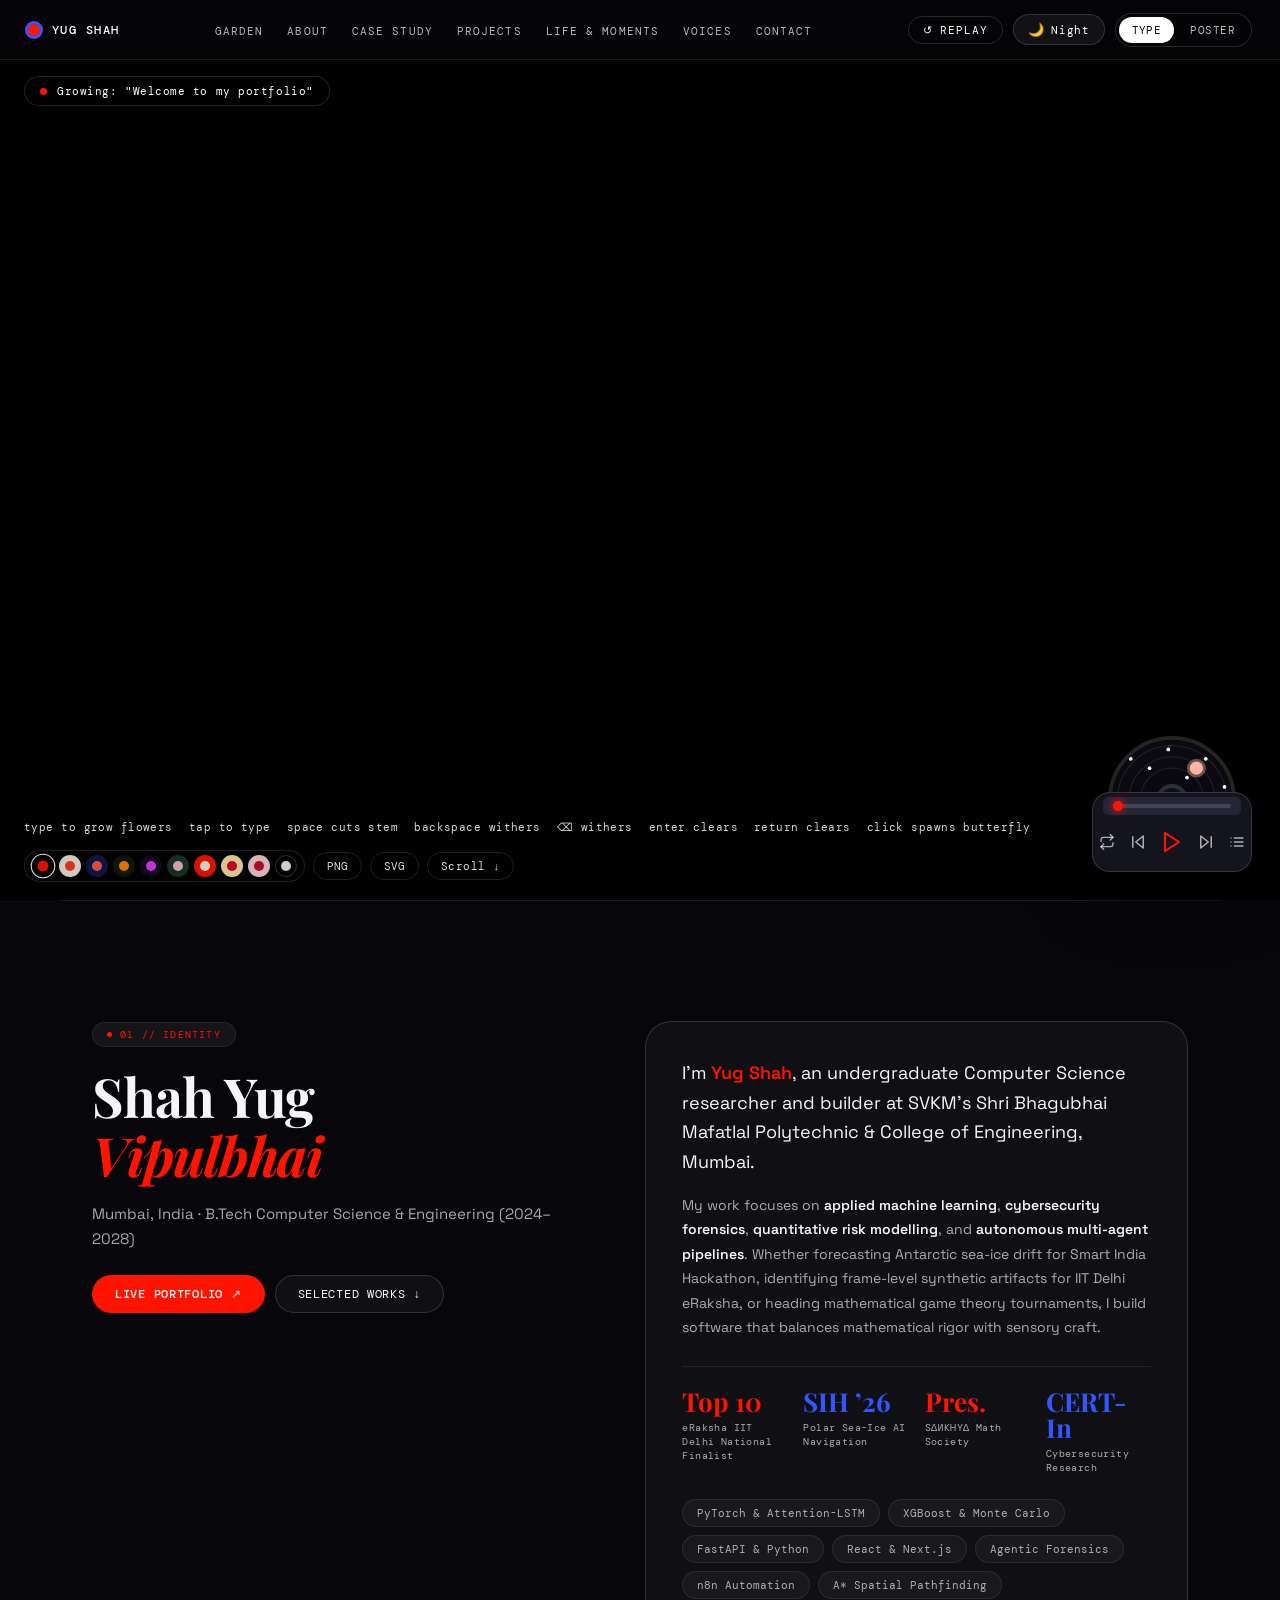
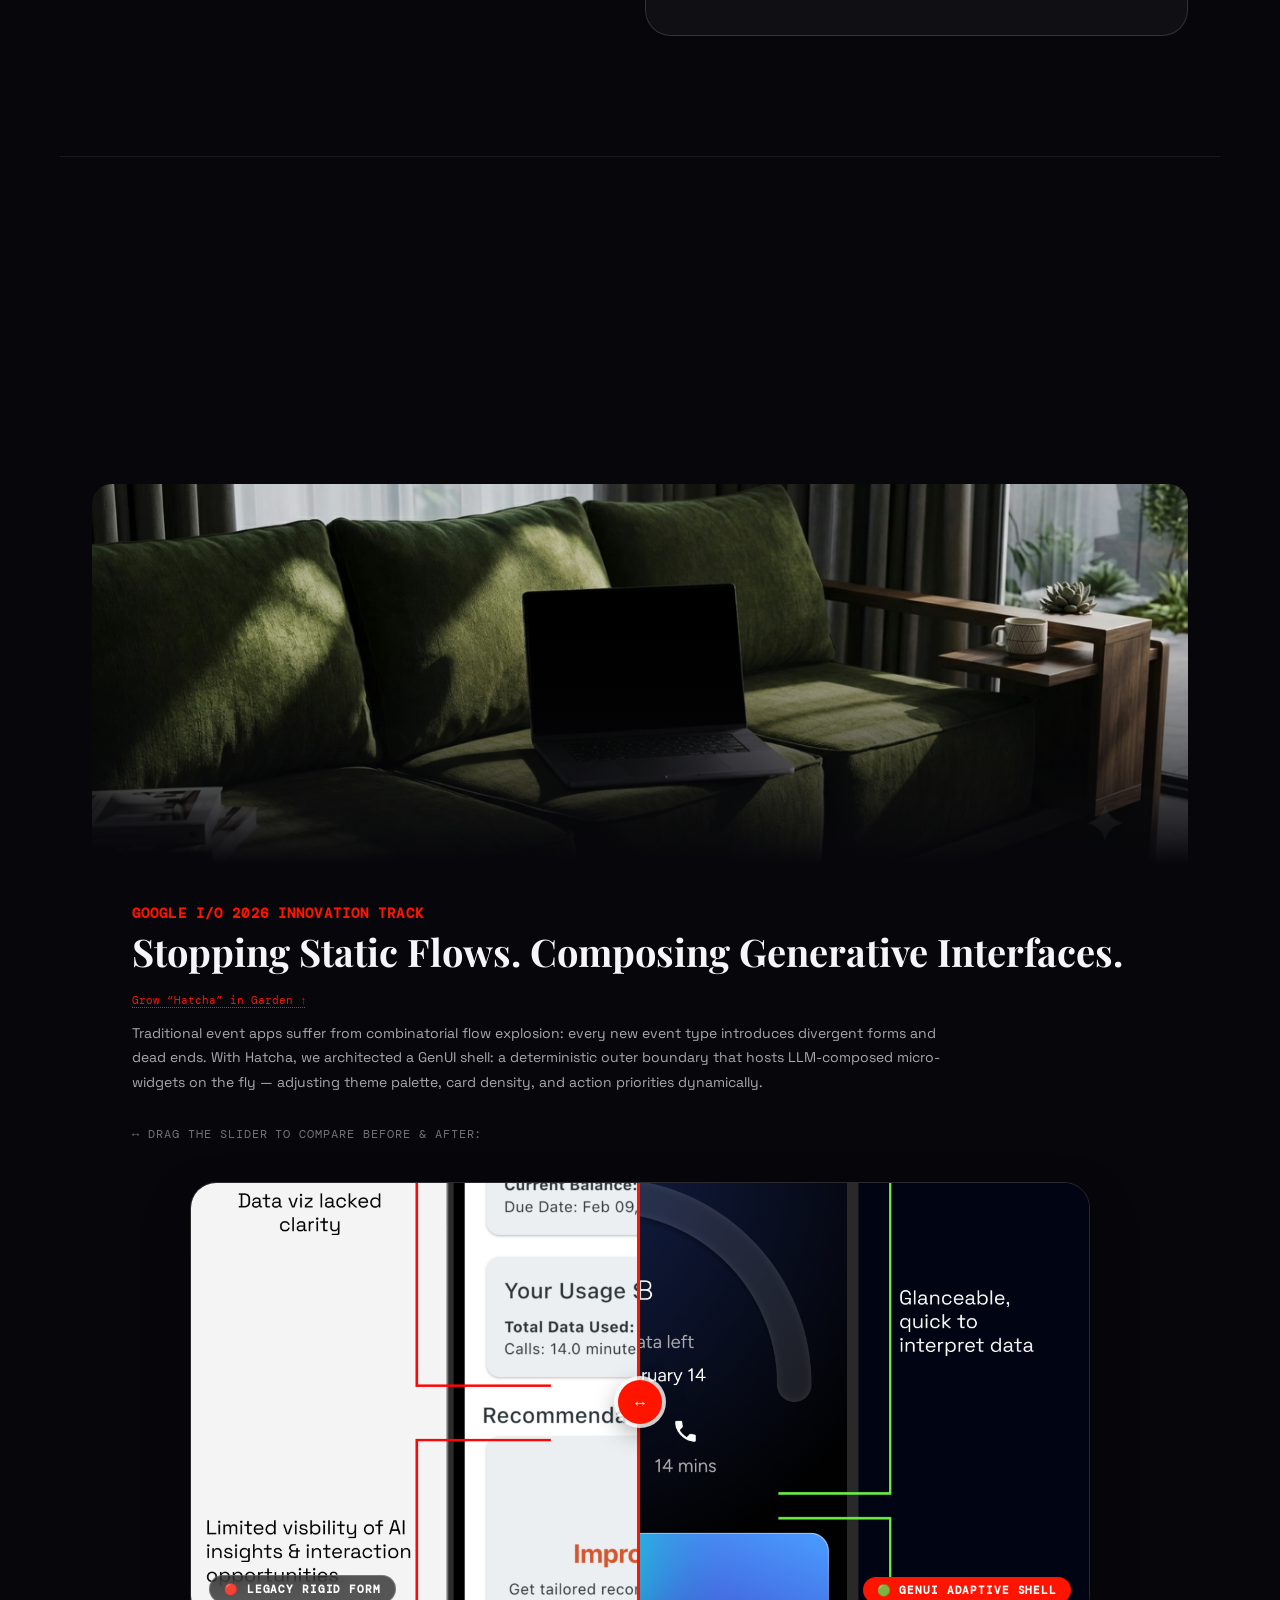
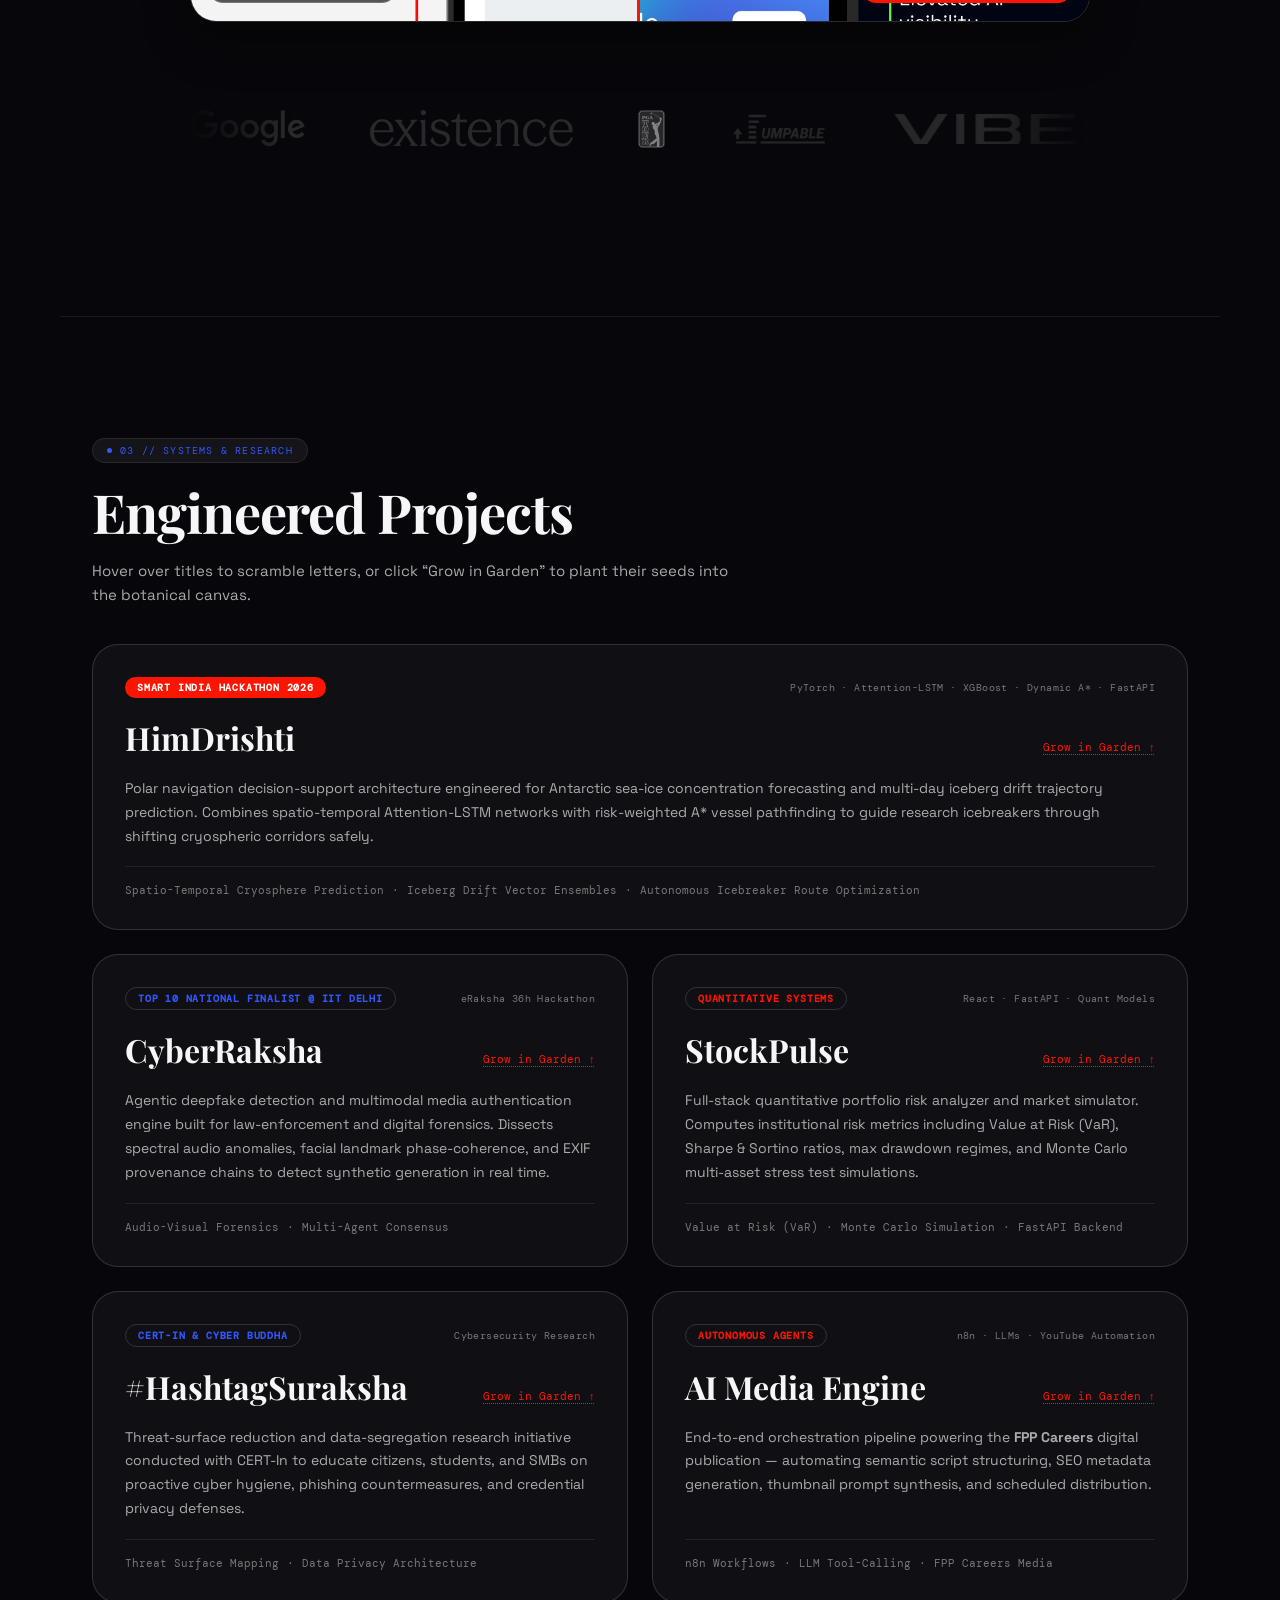
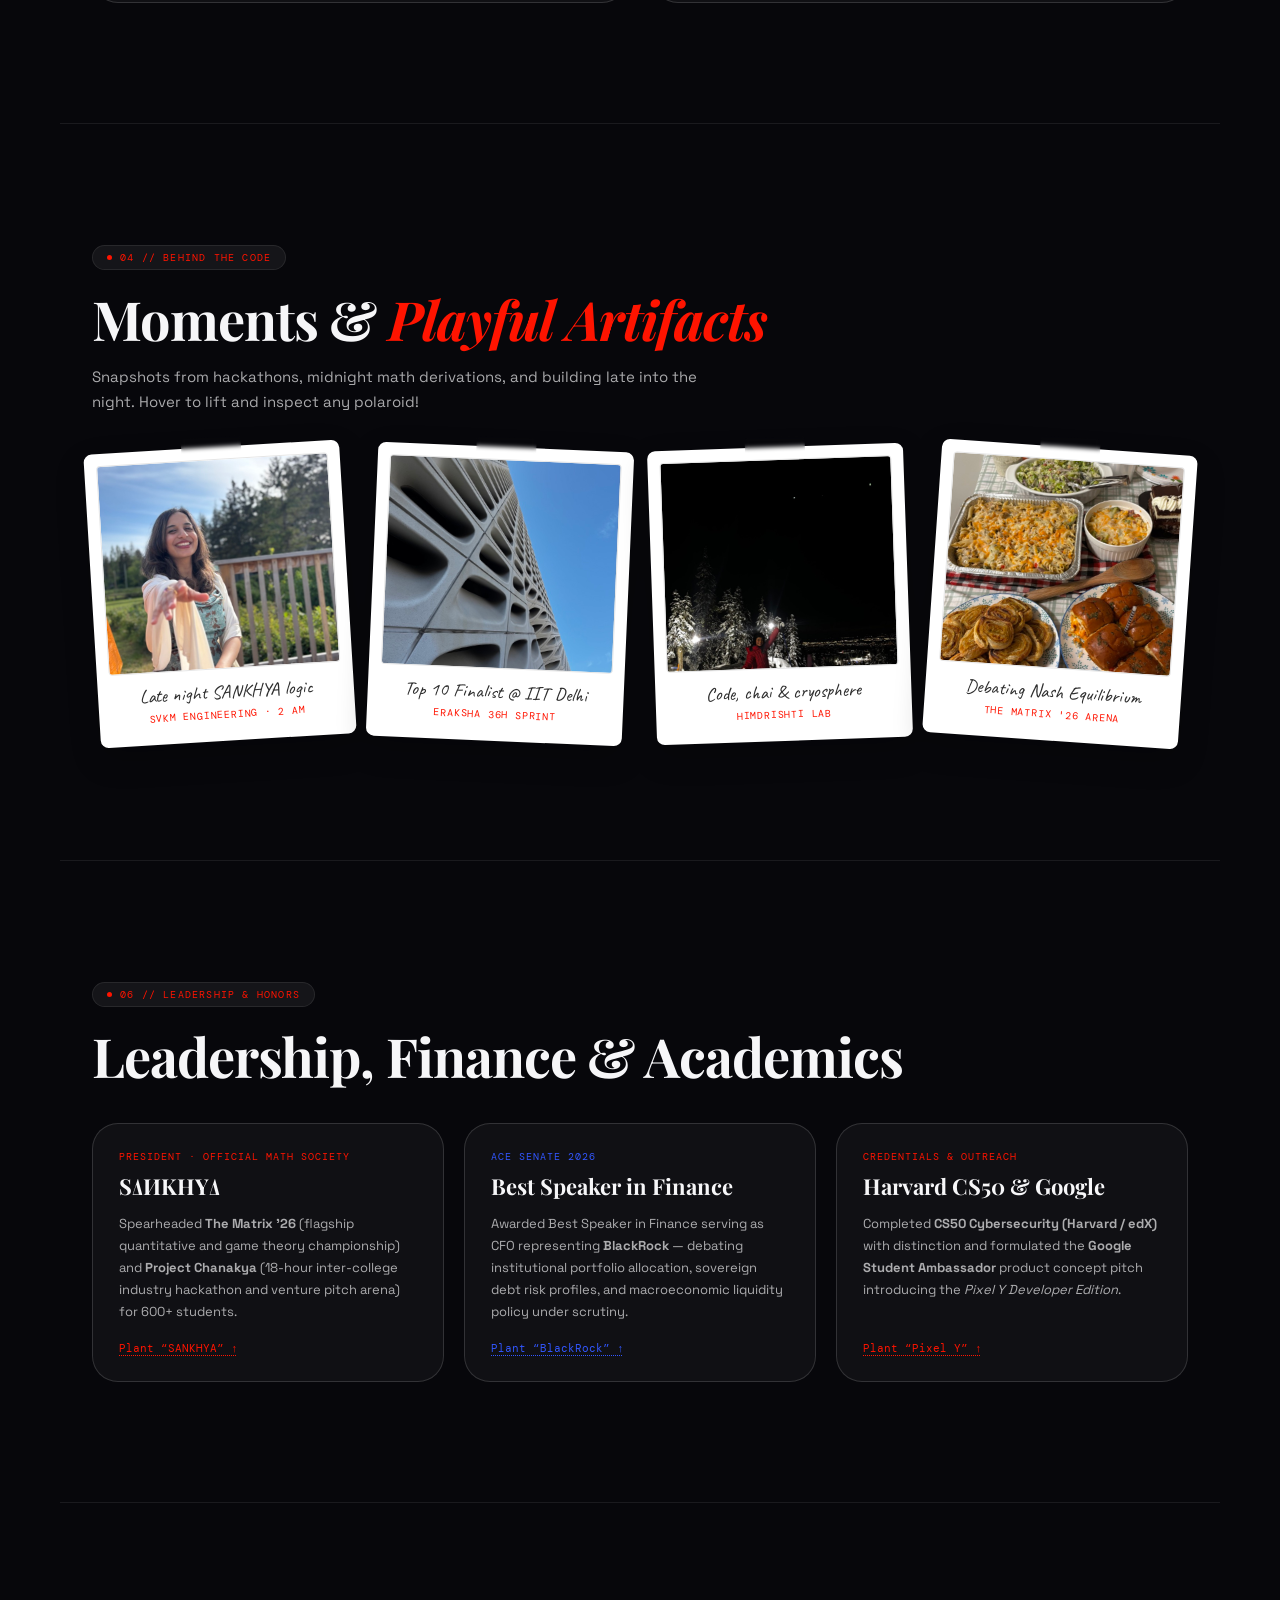
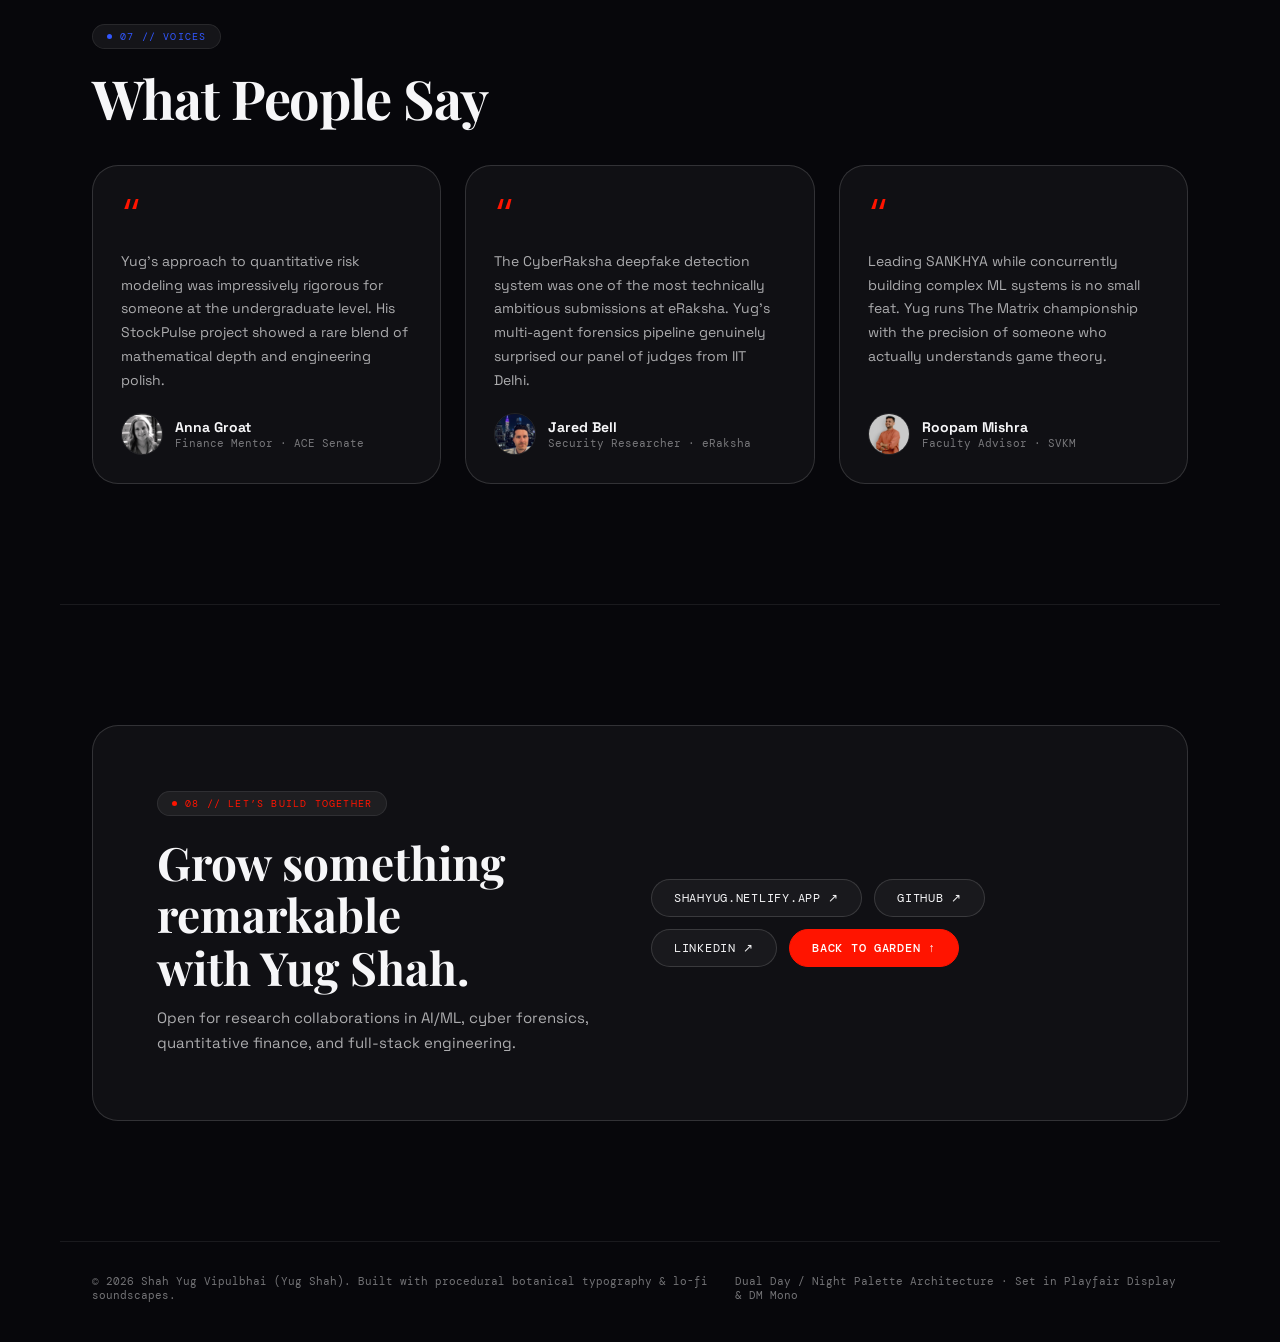
==== index.html @ ced17c8a "feat: add portfolio assets, styling, and navigation components" ====
<!DOCTYPE html>
<html lang="en">

<head>
  <meta charset="UTF-8">
  <meta name="viewport" content="width=device-width, initial-scale=1.0">
  <title>Yug Shah — Interactive Type Garden & Playful Portfolio</title>
  <meta name="description"
    content="Shah Yug Vipulbhai (Yug Shah) — Computer Science & Engineering researcher, AI/ML builder, quantitative systems developer. Interactive procedural botanical typography, lo-fi music player, and creative works.">
  <link rel="icon" type="image/webp" href="./index_files/favicon.webp">

  <!-- Google Fonts: DM Mono, Playfair Display, Space Grotesk, Caveat for playful notes -->
  <link rel="preconnect" href="https://fonts.googleapis.com">
  <link rel="preconnect" href="https://fonts.gstatic.com" crossorigin>
  <link
    href="https://fonts.googleapis.com/css2?family=Caveat:wght@600;700&family=DM+Mono:ital,wght@0,300;0,400;0,500;1,400&family=Playfair+Display:ital,wght@0,400;0,600;0,700;1,400;1,700&family=Space+Grotesk:wght@300;400;500;600;700&display=swap"
    rel="stylesheet">

  <style>
    /* ══════════════════════════════════════════════════
       DESIGN TOKENS — BOTANICAL DAY & NIGHT THEMES
       ══════════════════════════════════════════════════ */
    :root {
      --flower: #FF1400;
      --stem: #3257FF;
      --line: #FFB4A8;
      --garden-bg: #000000;
      --garden-text: #FFFFFF;
      --flower-glow: rgba(255, 20, 0, 0.4);
      --stem-glow: rgba(50, 87, 255, 0.4);

      --bg-base: #07070B;
      --bg-surface: #0E0E16;
      --bg-card: rgba(255, 255, 255, 0.04);
      --bg-card-hover: rgba(255, 255, 255, 0.08);
      --border: rgba(255, 255, 255, 0.13);
      --border-subtle: rgba(255, 255, 255, 0.08);
      --border-accent: rgba(255, 20, 0, 0.5);
      --text-primary: #F6F6F8;
      --text-secondary: rgba(246, 246, 248, 0.68);
      --text-muted: rgba(246, 246, 248, 0.45);
      --nav-bg: rgba(7, 7, 11, 0.65);
      --badge-bg: rgba(255, 255, 255, 0.06);

      --player-card-bg: #14141F;
      --player-card-text: #FFFFFF;
      --player-bar-bg: #252538;

      --ease-out: cubic-bezier(0.16, 1, 0.3, 1);
      --ease-spring: cubic-bezier(0.34, 1.56, 0.64, 1);
      --radius-sm: 10px;
      --radius-md: 18px;
      --radius-lg: 26px;
      --radius-full: 999px;
    }

    html.day {
      --flower: #E8320F;
      --stem: #1A3ECC;
      --line: #FFAA99;
      --garden-bg: #FDF8F0;
      --garden-text: #1A1A1A;
      --flower-glow: rgba(232, 50, 15, 0.28);
      --stem-glow: rgba(26, 62, 204, 0.28);

      --bg-base: #FBF7F0;
      --bg-surface: #FFFFFF;
      --bg-card: rgba(0, 0, 0, 0.035);
      --bg-card-hover: rgba(0, 0, 0, 0.065);
      --border: rgba(0, 0, 0, 0.12);
      --border-subtle: rgba(0, 0, 0, 0.07);
      --border-accent: rgba(232, 50, 15, 0.4);
      --text-primary: #18181B;
      --text-secondary: rgba(24, 24, 27, 0.72);
      --text-muted: rgba(24, 24, 27, 0.48);
      --nav-bg: rgba(251, 247, 240, 0.75);
      --badge-bg: rgba(0, 0, 0, 0.05);

      --player-card-bg: #FFFFFF;
      --player-card-text: #18181B;
      --player-bar-bg: #EBE8E1;
    }

    /* ══ BASE RESET ══ */
    *,
    *::before,
    *::after {
      box-sizing: border-box;
      margin: 0;
      padding: 0;
    }

    html {
      scroll-behavior: smooth;
      -webkit-font-smoothing: antialiased;
    }

    body {
      background-color: var(--bg-base);
      color: var(--text-primary);
      font-family: 'DM Mono', ui-monospace, monospace;
      overflow-x: hidden;
      overscroll-behavior-y: none;
      transition: background-color 0.45s ease, color 0.45s ease;
    }

    a {
      color: inherit;
      text-decoration: none;
    }

    img {
      display: block;
      max-width: 100%;
    }

    button {
      cursor: pointer;
      font: inherit;
      background: none;
      border: none;
    }

    input[type=range] {
      accent-color: var(--flower);
    }

    .font-serif {
      font-family: 'Playfair Display', Georgia, serif;
      font-weight: 700;
    }

    .font-sans {
      font-family: 'Space Grotesk', system-ui, sans-serif;
    }

    .font-mono {
      font-family: 'DM Mono', ui-monospace, monospace;
    }

    .font-hand {
      font-family: 'Caveat', cursive;
      font-size: 1.15em;
    }

    /* ════ TOP NAVBAR ════ */
    #top-nav {
      position: fixed;
      top: 0;
      left: 0;
      right: 0;
      z-index: 100;
      height: 60px;
      padding: 0 28px;
      display: flex;
      align-items: center;
      justify-content: space-between;
      background: var(--nav-bg);
      backdrop-filter: blur(16px);
      -webkit-backdrop-filter: blur(16px);
      border-bottom: 1px solid var(--border-subtle);
      transition: background 0.4s ease, border-color 0.4s ease;
    }

    .nav-brand {
      display: flex;
      align-items: center;
      gap: 12px;
    }

    .nav-flower-dot {
      width: 12px;
      height: 12px;
      border-radius: 50%;
      background: var(--flower);
      box-shadow: 0 0 0 3px var(--stem);
      transition: transform 0.3s var(--ease-spring), background 0.3s ease;
    }

    .nav-brand:hover .nav-flower-dot {
      transform: scale(1.35) rotate(45deg);
    }

    .nav-brand-title {
      font-size: 12px;
      font-weight: 500;
      letter-spacing: 0.12em;
      text-transform: uppercase;
      color: var(--garden-text);
    }

    .nav-brand-title span {
      opacity: 0.5;
      font-size: 11px;
      margin-left: 6px;
    }

    .nav-links {
      display: flex;
      align-items: center;
      gap: 24px;
      list-style: none;
    }

    @media (max-width: 1024px) {
      .nav-links {
        display: none;
      }
    }

    .nav-links a {
      font-size: 11px;
      letter-spacing: 0.1em;
      text-transform: uppercase;
      color: var(--garden-text);
      opacity: 0.72;
      transition: opacity 0.2s, color 0.2s;
    }

    .nav-links a:hover {
      opacity: 1;
      color: var(--flower);
    }

    .nav-controls {
      display: flex;
      align-items: center;
      gap: 10px;
    }

    .nav-btn {
      font-size: 11px;
      letter-spacing: 0.08em;
      text-transform: uppercase;
      padding: 6px 14px;
      border-radius: var(--radius-full);
      border: 1px solid var(--border);
      color: var(--garden-text);
      transition: all 0.2s ease;
      display: inline-flex;
      align-items: center;
      gap: 6px;
    }

    .nav-btn:hover {
      border-color: var(--flower);
      color: var(--flower);
      transform: translateY(-1px);
    }

    /* Equalizer in Nav */
    .nav-music-pill {
      border: 1px solid var(--border);
      background: var(--badge-bg);
      border-radius: var(--radius-full);
      padding: 5px 12px;
      font-size: 11px;
      color: var(--garden-text);
      display: flex;
      align-items: center;
      gap: 7px;
      cursor: pointer;
      transition: all 0.2s ease;
    }

    .nav-music-pill:hover {
      border-color: var(--flower);
      color: var(--flower);
    }

    .eq-bars {
      display: flex;
      align-items: flex-end;
      gap: 2px;
      height: 12px;
    }

    .eq-bar {
      width: 2.5px;
      height: 100%;
      background: var(--flower);
      border-radius: 1px;
      animation: eqBounce 1s ease-in-out infinite alternate;
    }

    .eq-bar:nth-child(1) {
      height: 40%;
      animation-delay: 0.1s;
    }

    .eq-bar:nth-child(2) {
      height: 90%;
      animation-delay: 0.3s;
    }

    .eq-bar:nth-child(3) {
      height: 60%;
      animation-delay: 0.2s;
    }

    .eq-bar:nth-child(4) {
      height: 100%;
      animation-delay: 0.4s;
    }

    .eq-paused .eq-bar {
      animation: none;
      height: 35% !important;
      opacity: 0.5;
    }

    @keyframes eqBounce {
      0% {
        height: 20%;
      }

      100% {
        height: 100%;
      }
    }

    #theme-toggle {
      border: 1px solid var(--border);
      background: var(--badge-bg);
      border-radius: var(--radius-full);
      padding: 6px 14px;
      font-size: 11px;
      letter-spacing: 0.06em;
      color: var(--garden-text);
      display: flex;
      align-items: center;
      gap: 7px;
      transition: all 0.25s ease;
    }

    #theme-toggle:hover {
      border-color: var(--flower);
    }

    .toggle-icon {
      font-size: 13px;
      transition: transform 0.4s var(--ease-spring);
    }

    #theme-toggle:hover .toggle-icon {
      transform: rotate(20deg) scale(1.15);
    }

    #modes {
      display: flex;
      gap: 3px;
      padding: 3px;
      border: 1px solid var(--border);
      border-radius: var(--radius-full);
      background: rgba(0, 0, 0, 0.25);
    }

    html.day #modes {
      background: rgba(0, 0, 0, 0.04);
    }

    #modes button {
      border: 0;
      border-radius: var(--radius-full);
      padding: 5px 12px;
      font-size: 11px;
      letter-spacing: 0.06em;
      text-transform: uppercase;
      background: transparent;
      color: var(--text-secondary);
      transition: all 0.15s ease;
    }

    #modes button.active {
      background: var(--garden-text);
      color: var(--garden-bg);
      font-weight: 500;
    }

    /* ════ HERO: INTERACTIVE TYPE GARDEN ════ */
    #garden {
      position: relative;
      width: 100%;
      height: 100vh;
      overflow: hidden;
      background-color: var(--garden-bg);
      transition: background-color 0.45s ease;
    }

    #app {
      position: absolute;
      inset: 0;
      background-color: var(--garden-bg);
      cursor: text;
      font-family: 'DM Mono', monospace;
      transition: background-color 0.45s ease;
    }

    #cv {
      position: absolute;
      inset: 0;
      width: 100%;
      height: 100%;
      display: block;
    }

    #peers {
      position: absolute;
      inset: 0;
      pointer-events: none;
      overflow: hidden;
      z-index: 4;
    }

    #inp {
      position: fixed;
      left: 0;
      top: 0;
      width: 1px;
      height: 1px;
      margin: 0;
      padding: 0;
      border: 0;
      opacity: 0;
      font-size: 16px;
      color: transparent;
      background: transparent;
      caret-color: transparent;
      pointer-events: none;
    }

    .hero-sky-glow {
      position: absolute;
      inset: 0;
      pointer-events: none;
      z-index: 0;
      opacity: 0;
      transition: opacity 1.2s ease;
    }

    html.day .hero-sky-glow {
      opacity: 1;
      background: radial-gradient(ellipse 900px 700px at 75% 15%, rgba(255, 210, 120, 0.35) 0%, rgba(253, 248, 240, 0) 70%);
    }

    .hero-stars {
      position: absolute;
      inset: 0;
      pointer-events: none;
      z-index: 0;
      opacity: 0;
      transition: opacity 1.5s ease;
      background-image:
        radial-gradient(1px 1px at 12% 20%, rgba(255, 255, 255, 0.7) 0%, transparent 100%),
        radial-gradient(1.5px 1.5px at 70% 15%, rgba(255, 255, 255, 0.6) 0%, transparent 100%),
        radial-gradient(1px 1px at 40% 55%, rgba(255, 255, 255, 0.5) 0%, transparent 100%),
        radial-gradient(1.5px 1.5px at 85% 40%, rgba(255, 255, 255, 0.65) 0%, transparent 100%),
        radial-gradient(1px 1px at 28% 78%, rgba(255, 255, 255, 0.4) 0%, transparent 100%),
        radial-gradient(1.5px 1.5px at 58% 30%, rgba(255, 255, 255, 0.55) 0%, transparent 100%),
        radial-gradient(2px 2px at 92% 75%, rgba(255, 255, 255, 0.7) 0%, transparent 100%);
    }

    html:not(.day) .hero-stars {
      opacity: 1;
    }

    #intro-badge {
      position: absolute;
      top: 76px;
      left: 24px;
      z-index: 10;
      display: flex;
      align-items: center;
      gap: 10px;
      padding: 7px 15px;
      border-radius: var(--radius-full);
      font-size: 11px;
      letter-spacing: 0.05em;
      pointer-events: none;
      background: rgba(0, 0, 0, 0.55);
      border: 1px solid var(--border);
      backdrop-filter: blur(10px);
      color: var(--garden-text);
      transition: opacity 0.3s ease;
    }

    html.day #intro-badge {
      background: rgba(253, 248, 240, 0.75);
    }

    #intro-dot {
      width: 7px;
      height: 7px;
      border-radius: 50%;
      background: var(--flower);
      animation: tg-pulse 2.2s ease-in-out infinite;
    }

    @keyframes tg-pulse {

      0%,
      100% {
        opacity: 1;
        transform: scale(1);
      }

      50% {
        opacity: 0.25;
        transform: scale(0.85);
      }
    }

    #hero-prompt {
      position: absolute;
      left: 50%;
      bottom: 84px;
      transform: translateX(-50%);
      z-index: 10;
      width: min(92%, 660px);
      padding: 16px 22px;
      border-radius: var(--radius-md);
      display: flex;
      align-items: center;
      justify-content: space-between;
      gap: 14px;
      background: rgba(10, 10, 14, 0.82);
      border: 1px solid var(--border);
      box-shadow: 0 16px 40px rgba(0, 0, 0, 0.4);
      backdrop-filter: blur(16px);
      color: #FFFFFF;
      opacity: 0;
      pointer-events: none;
      transition: opacity 0.5s ease, transform 0.5s ease;
      animation: floatBanner 3.6s ease-in-out infinite;
    }

    html.day #hero-prompt {
      background: rgba(253, 248, 240, 0.92);
      color: var(--text-primary);
      box-shadow: 0 16px 40px rgba(0, 0, 0, 0.1);
    }

    @keyframes floatBanner {

      0%,
      100% {
        transform: translateX(-50%) translateY(0);
      }

      50% {
        transform: translateX(-50%) translateY(-6px);
      }
    }

    .prompt-text {
      font-size: 12px;
      line-height: 1.6;
    }

    .prompt-text strong {
      color: var(--flower);
      font-weight: 600;
    }

    .prompt-buttons {
      display: flex;
      align-items: center;
      gap: 8px;
      flex-shrink: 0;
    }

    #prompt-clear-btn {
      padding: 7px 15px;
      border-radius: var(--radius-full);
      border: 1px solid var(--border);
      font-size: 11px;
      letter-spacing: 0.05em;
      color: inherit;
      transition: all 0.2s;
    }

    #prompt-clear-btn:hover {
      border-color: var(--flower);
      color: var(--flower);
    }

    #prompt-scroll-btn {
      padding: 7px 16px;
      border-radius: var(--radius-full);
      background: var(--flower);
      color: #FFFFFF;
      font-size: 11px;
      font-weight: 500;
      letter-spacing: 0.05em;
      transition: transform 0.2s, filter 0.2s;
    }

    #prompt-scroll-btn:hover {
      transform: scale(1.05);
      filter: brightness(1.1);
    }

    #bar {
      position: absolute;
      left: 24px;
      right: 24px;
      bottom: 18px;
      z-index: 10;
      display: flex;
      justify-content: space-between;
      align-items: center;
      gap: 16px;
      flex-wrap: wrap;
      font-size: 11px;
      letter-spacing: 0.04em;
      color: var(--garden-text);
      opacity: 0.85;
    }

    [data-tg="hints"] {
      display: flex;
      gap: 16px;
      flex-wrap: wrap;
      align-items: center;
    }

    [data-tg="ctrls"] {
      display: flex;
      gap: 8px;
      align-items: center;
    }

    #type-pal {
      display: flex;
      gap: 5px;
      align-items: center;
      padding: 4px 7px;
      border: 1px solid var(--border);
      border-radius: var(--radius-full);
      background: rgba(0, 0, 0, 0.3);
    }

    html.day #type-pal {
      background: rgba(255, 255, 255, 0.6);
    }

    [data-tg="btn"] {
      background: transparent;
      border: 1px solid var(--border);
      color: var(--garden-text);
      font: inherit;
      padding: 6px 13px;
      border-radius: var(--radius-full);
      cursor: pointer;
      transition: all 0.2s;
    }

    [data-tg="btn"]:hover {
      border-color: var(--flower);
      color: var(--flower);
    }

    #poster {
      position: absolute;
      inset: 0;
      padding-top: 60px;
      display: none;
      grid-template-columns: minmax(280px, 340px) 1fr;
      background: #000000;
      cursor: default;
      color: #EDEDED;
      font-size: 12px;
      z-index: 20;
    }

    [data-tg="panel"] {
      border-right: 1px solid #1E1E1E;
      overflow-y: auto;
      overflow-x: hidden;
      padding: 24px 20px 32px;
      display: flex;
      flex-direction: column;
      gap: 22px;
      background: #0A0A0A;
    }

    [data-tg="stage"] {
      display: flex;
      align-items: center;
      justify-content: center;
      padding: 28px;
    }

    #pcv {
      width: min(100%, calc(100vh - 120px));
      height: auto;
      aspect-ratio: 1 / 1;
      display: block;
      border: 1px solid #1E1E1E;
    }

    #p-text {
      background: #000;
      border: 1px solid #2A2A2A;
      border-radius: 10px;
      color: #FFFFFF;
      font-family: 'Playfair Display', serif;
      font-weight: 700;
      font-size: 20px;
      padding: 10px 12px;
      outline: none;
      width: 100%;
    }

    #p-text:focus {
      border-color: #FFFFFF;
    }

    #btn-reshuffle {
      background: transparent;
      border: 1px solid #2A2A2A;
      color: #EDEDED;
      font: inherit;
      padding: 7px 12px;
      border-radius: var(--radius-full);
      cursor: pointer;
      align-self: flex-start;
    }

    #btn-reshuffle:hover {
      border-color: #FFFFFF;
    }

    #poster-presets {
      display: grid;
      grid-template-columns: 1fr 1fr;
      gap: 7px;
    }

    #poster-palettes {
      display: grid;
      grid-template-columns: 1fr 1fr;
      gap: 7px;
    }

    #btn-export-video {
      background: #FFFFFF;
      border: 0;
      color: #000000;
      font: inherit;
      font-weight: 600;
      padding: 11px 14px;
      border-radius: var(--radius-full);
      cursor: pointer;
      width: 100%;
    }

    #btn-export-frames {
      background: transparent;
      border: 1px solid #3A3A3A;
      color: #EDEDED;
      font: inherit;
      padding: 10px 14px;
      border-radius: var(--radius-full);
      cursor: pointer;
      width: 100%;
    }

    #btn-export-frames:hover {
      border-color: #FFFFFF;
    }

    #export-status {
      color: #8C8C8C;
      min-height: 16px;
      font-size: 11px;
    }

    .tg-peer {
      position: absolute;
      left: 0;
      top: 0;
      will-change: transform;
      transition: opacity .45s;
      font-family: 'DM Mono', monospace;
      font-size: 11px;
    }

    .tg-peer svg {
      display: block;
      overflow: visible;
    }

    .tg-peer span {
      position: absolute;
      left: 14px;
      top: 18px;
      padding: 3px 8px;
      border-radius: 999px;
      color: #000;
      white-space: nowrap;
    }

    [data-tg="count"]:empty {
      display: none;
    }

    [data-tg="count"]::before {
      content: "";
      display: inline-block;
      width: 6px;
      height: 6px;
      border-radius: 50%;
      background: currentColor;
      margin-right: 7px;
      vertical-align: 1px;
      animation: tg-pulse 2.2s ease-in-out infinite;
    }

    /* ══════════════════════════════════════════════════
       UIVERSE.IO PLAYFUL VINYL MUSIC PLAYER
       ══════════════════════════════════════════════════ */
    .music-widget-fixed {
      position: fixed;
      right: 28px;
      bottom: 28px;
      z-index: 90;
      transition: transform 0.3s var(--ease-spring);
    }

    @media (max-width: 640px) {
      .music-widget-fixed {
        right: 14px;
        bottom: 14px;
      }
    }

    /* Outer Wrapper with Hover Transition */
    .player-uiverse-wrap {
      display: flex;
      flex-direction: column;
      align-items: center;
      user-select: none;
      -webkit-user-select: none;
      filter: drop-shadow(0 14px 32px rgba(0, 0, 0, 0.45));
    }

    .player-disc-peek {
      position: relative;
      z-index: 0;
      height: 64px;
      margin-bottom: -8px;
      transition: all 0.25s cubic-bezier(0.4, 0, 0.2, 1);
    }

    .player-uiverse-wrap:hover .player-disc-peek {
      height: 0px;
      margin-bottom: 0px;
      opacity: 0;
      pointer-events: none;
    }

    /* Spinning vinyl animation */
    .vinyl-spinning {
      animation: vinylSpin 3s linear infinite;
    }

    .vinyl-paused {
      animation-play-state: paused !important;
    }

    @keyframes vinylSpin {
      0% {
        transform: rotate(0deg);
      }

      100% {
        transform: rotate(360deg);
      }
    }

    /* Expandable Card */
    .player-card-box {
      z-index: 30;
      display: flex;
      flex-direction: column;
      width: 160px;
      height: 80px;
      border-radius: 18px;
      background: var(--player-card-bg);
      color: var(--player-card-text);
      border: 1px solid var(--border);
      box-shadow: 0 10px 30px rgba(0, 0, 0, 0.25);
      transition: width 0.3s var(--ease-spring), height 0.3s var(--ease-spring), background 0.3s ease;
      overflow: hidden;
      padding-bottom: 6px;
    }

    .player-uiverse-wrap:hover .player-card-box {
      width: 290px;
      height: 160px;
    }

    /* Top info row */
    .player-info-row {
      display: flex;
      flex-direction: row;
      width: 100%;
      height: 0px;
      overflow: hidden;
      transition: height 0.3s ease;
    }

    .player-uiverse-wrap:hover .player-info-row {
      height: 80px;
    }

    .player-disc-mini-wrap {
      position: relative;
      display: flex;
      align-items: center;
      justify-content: center;
      width: 88px;
      height: 88px;
      top: 0px;
      left: 0px;
      opacity: 0;
      transition: all 0.2s ease;
    }

    .player-uiverse-wrap:hover .player-disc-mini-wrap {
      top: -12px;
      left: -10px;
      opacity: 1;
    }

    .player-track-meta {
      display: flex;
      flex-direction: column;
      justify-content: center;
      width: 100%;
      padding-left: 10px;
      margin-left: -70px;
      white-space: nowrap;
      transition: margin-left 0.25s ease;
    }

    .player-uiverse-wrap:hover .player-track-meta {
      margin-left: -6px;
    }

    .player-title-text {
      font-size: 15px;
      font-weight: 700;
      line-height: 1.2;
      color: var(--text-primary);
      font-family: 'Space Grotesk', sans-serif;
    }

    .player-artist-text {
      font-size: 11px;
      color: var(--text-muted);
      font-family: 'DM Mono', monospace;
    }

    /* Scrubber Slider */
    .player-scrubber-row {
      display: flex;
      flex-direction: row;
      align-items: center;
      margin: 4px 10px;
      background: var(--player-bar-bg);
      border-radius: 6px;
      min-height: 18px;
      padding: 2px 6px;
      transition: margin-top 0.2s ease;
    }

    .player-uiverse-wrap:hover .player-scrubber-row {
      margin-top: 0;
    }

    .player-time-badge {
      display: none;
      font-size: 10px;
      color: var(--text-secondary);
      padding: 0 4px;
    }

    .player-uiverse-wrap:hover .player-time-badge {
      display: inline-block;
    }

    .player-range-input {
      width: 80px;
      flex-grow: 1;
      height: 4px;
      margin: auto 4px;
      background: var(--border);
      border-radius: var(--radius-full);
      appearance: none;
      -webkit-appearance: none;
      outline: none;
      cursor: pointer;
    }

    .player-range-input::-webkit-slider-thumb {
      appearance: none;
      -webkit-appearance: none;
      width: 10px;
      height: 10px;
      background: var(--flower);
      border-radius: 50%;
      box-shadow: 0 0 8px var(--flower);
      cursor: pointer;
    }

    /* Controls Row */
    .player-controls-row {
      display: flex;
      flex-direction: row;
      align-items: center;
      justify-content: center;
      flex-grow: 1;
      margin: 0 10px;
      gap: 14px;
    }

    .player-ctrl-btn {
      display: flex;
      align-items: center;
      justify-content: center;
      cursor: pointer;
      color: var(--text-secondary);
      transition: color 0.15s, transform 0.15s;
    }

    .player-ctrl-btn:hover {
      color: var(--flower);
      transform: scale(1.15);
    }

    .player-play-btn {
      color: var(--flower);
      transform: scale(1.1);
    }

    /* ════ MAIN CONTENT LAYOUT ════ */
    main {
      position: relative;
      z-index: 10;
      background-color: var(--bg-base);
      transition: background-color 0.45s ease;
    }

    .section-wrap {
      max-width: 1160px;
      margin: 0 auto;
      padding: 120px 32px;
      border-top: 1px solid var(--border-subtle);
      position: relative;
      z-index: 1;
    }

    @media (max-width: 640px) {
      .section-wrap {
        padding: 80px 20px;
      }
    }

    .eyebrow {
      display: inline-flex;
      align-items: center;
      gap: 8px;
      padding: 5px 14px;
      border-radius: var(--radius-full);
      border: 1px solid var(--border-subtle);
      background: var(--badge-bg);
      font-size: 10px;
      letter-spacing: 0.12em;
      text-transform: uppercase;
      color: var(--flower);
      margin-bottom: 20px;
    }

    .eyebrow-dot {
      width: 5px;
      height: 5px;
      border-radius: 50%;
      background: var(--flower);
    }

    .eyebrow.stem {
      color: var(--stem);
    }

    .eyebrow.stem .eyebrow-dot {
      background: var(--stem);
    }

    .section-title {
      font-family: 'Playfair Display', Georgia, serif;
      font-weight: 700;
      font-size: clamp(34px, 4.8vw, 54px);
      line-height: 1.1;
      letter-spacing: -0.02em;
      color: var(--text-primary);
      margin-bottom: 16px;
    }

    .section-title em {
      font-style: italic;
      color: var(--flower);
    }

    .section-subtitle {
      font-family: 'Space Grotesk', sans-serif;
      font-size: 15px;
      line-height: 1.65;
      color: var(--text-secondary);
      max-width: 640px;
    }

    .reveal {
      opacity: 0;
      transform: translateY(28px);
      transition: opacity 0.75s var(--ease-out), transform 0.75s var(--ease-out);
    }

    .reveal.in-view {
      opacity: 1;
      transform: none;
    }

    .delay-1 {
      transition-delay: 0.1s;
    }

    .delay-2 {
      transition-delay: 0.2s;
    }

    .delay-3 {
      transition-delay: 0.35s;
    }

    /* ─── ABOUT & IDENTITY ─── */
    .about-grid {
      display: grid;
      grid-template-columns: 1fr 1.1fr;
      gap: 60px;
      align-items: start;
    }

    @media (max-width: 880px) {
      .about-grid {
        grid-template-columns: 1fr;
        gap: 40px;
      }
    }

    .about-bio-card {
      background: var(--bg-card);
      border: 1px solid var(--border);
      border-radius: var(--radius-lg);
      padding: clamp(24px, 4vw, 36px);
      transition: border-color 0.3s;
    }

    .about-bio-card:hover {
      border-color: var(--border-accent);
    }

    .bio-lead {
      font-family: 'Space Grotesk', sans-serif;
      font-size: 18px;
      line-height: 1.65;
      color: var(--text-primary);
      margin-bottom: 16px;
    }

    .bio-lead strong {
      color: var(--flower);
      font-weight: 600;
    }

    .bio-body {
      font-family: 'Space Grotesk', sans-serif;
      font-size: 14px;
      line-height: 1.75;
      color: var(--text-secondary);
    }

    .bio-body strong {
      color: var(--text-primary);
      font-weight: 600;
    }

    .about-metrics {
      display: grid;
      grid-template-columns: repeat(4, 1fr);
      gap: 16px;
      margin-top: 26px;
      padding-top: 22px;
      border-top: 1px solid var(--border-subtle);
    }

    @media (max-width: 640px) {
      .about-metrics {
        grid-template-columns: repeat(2, 1fr);
        gap: 18px;
      }
    }

    .metric-value {
      font-family: 'Playfair Display', serif;
      font-weight: 700;
      font-size: 26px;
      color: var(--flower);
      line-height: 1;
    }

    .metric-value.stem {
      color: var(--stem);
    }

    .metric-label {
      font-size: 10px;
      color: var(--text-secondary);
      letter-spacing: 0.04em;
      margin-top: 6px;
      line-height: 1.4;
    }

    .skills-cluster {
      display: flex;
      flex-wrap: wrap;
      gap: 8px;
      margin-top: 24px;
    }

    .skill-badge {
      padding: 6px 14px;
      border-radius: var(--radius-full);
      border: 1px solid var(--border-subtle);
      background: var(--bg-card);
      font-size: 11px;
      color: var(--text-secondary);
      transition: all 0.2s;
    }

    .skill-badge:hover {
      border-color: var(--flower);
      color: var(--flower);
      transform: translateY(-2px);
    }

    /* ══════════════════════════════════════════════════
       PLAYFUL POLAROID PHOTO PILE (ABOUT_FILES)
       ══════════════════════════════════════════════════ */
    .polaroid-pile-section {
      margin-top: 64px;
      position: relative;
    }

    .polaroid-grid {
      display: grid;
      grid-template-columns: repeat(4, 1fr);
      gap: 24px;
      margin-top: 32px;
    }

    @media (max-width: 900px) {
      .polaroid-grid {
        grid-template-columns: repeat(2, 1fr);
      }
    }

    @media (max-width: 520px) {
      .polaroid-grid {
        grid-template-columns: 1fr;
      }
    }

    .polaroid-card {
      background: #FFFFFF;
      color: #1A1A1A;
      border-radius: 8px;
      padding: 12px 12px 20px 12px;
      box-shadow: 0 12px 30px rgba(0, 0, 0, 0.22);
      transition: transform 0.35s var(--ease-spring), box-shadow 0.35s ease, z-index 0s;
      position: relative;
      cursor: pointer;
      text-align: center;
    }

    .polaroid-card:hover {
      transform: scale(1.08) rotate(0deg) !important;
      z-index: 20;
      box-shadow: 0 24px 50px rgba(0, 0, 0, 0.35), 0 0 0 2px var(--flower);
    }

    .polaroid-card:nth-child(1) {
      transform: rotate(-3.5deg);
    }

    .polaroid-card:nth-child(2) {
      transform: rotate(2.5deg);
    }

    .polaroid-card:nth-child(3) {
      transform: rotate(-2deg);
    }

    .polaroid-card:nth-child(4) {
      transform: rotate(4deg);
    }

    .polaroid-photo {
      width: 100%;
      height: 210px;
      object-fit: cover;
      border-radius: 4px;
      border: 1px solid rgba(0, 0, 0, 0.1);
    }

    .polaroid-tape {
      position: absolute;
      top: -10px;
      left: 50%;
      transform: translateX(-50%);
      width: 60px;
      height: 18px;
      background: rgba(255, 230, 160, 0.7);
      backdrop-filter: blur(2px);
      border-radius: 2px;
      box-shadow: 0 2px 4px rgba(0, 0, 0, 0.1);
    }

    .polaroid-caption {
      margin-top: 12px;
      font-family: 'Caveat', cursive;
      font-size: 19px;
      color: #2D2D2D;
      line-height: 1.2;
    }

    .polaroid-tag {
      font-size: 10px;
      letter-spacing: 0.08em;
      text-transform: uppercase;
      color: var(--flower);
      font-family: 'DM Mono', monospace;
      margin-top: 4px;
    }

    /* ══════════════════════════════════════════════════
       INTERACTIVE BEFORE / AFTER SLIDER (GENUI)
       ══════════════════════════════════════════════════ */
    .compare-container {
      position: relative;
      width: 100%;
      max-width: 900px;
      height: 440px;
      margin: 40px auto 0;
      border-radius: var(--radius-lg);
      overflow: hidden;
      border: 1px solid var(--border);
      box-shadow: 0 20px 48px rgba(0, 0, 0, 0.3);
      user-select: none;
      -webkit-user-select: none;
    }

    @media (max-width: 640px) {
      .compare-container {
        height: 280px;
      }
    }

    .compare-img {
      position: absolute;
      inset: 0;
      width: 100%;
      height: 100%;
      object-fit: cover;
    }

    .compare-overlay {
      position: absolute;
      inset: 0;
      width: 50%;
      overflow: hidden;
      border-right: 3px solid var(--flower);
    }

    .compare-overlay img {
      position: absolute;
      top: 0;
      left: 0;
      height: 100%;
      width: 900px;
      max-width: none;
      object-fit: cover;
    }

    @media (max-width: 640px) {
      .compare-overlay img {
        width: 100vw;
      }
    }

    .compare-handle {
      position: absolute;
      top: 50%;
      left: 50%;
      transform: translate(-50%, -50%);
      width: 44px;
      height: 44px;
      border-radius: 50%;
      background: var(--flower);
      color: #FFF;
      display: flex;
      align-items: center;
      justify-content: center;
      font-size: 16px;
      box-shadow: 0 0 0 4px rgba(255, 255, 255, 0.8), 0 8px 24px rgba(0, 0, 0, 0.4);
      cursor: ew-resize;
      pointer-events: none;
    }

    .compare-badge {
      position: absolute;
      bottom: 18px;
      padding: 6px 14px;
      border-radius: var(--radius-full);
      font-size: 11px;
      letter-spacing: 0.08em;
      text-transform: uppercase;
      font-weight: 600;
      backdrop-filter: blur(8px);
      z-index: 5;
    }

    .compare-badge.before {
      left: 18px;
      background: rgba(0, 0, 0, 0.65);
      color: #FFF;
      border: 1px solid rgba(255, 255, 255, 0.2);
    }

    .compare-badge.after {
      right: 18px;
      background: var(--flower);
      color: #FFF;
    }

    /* ══════════════════════════════════════════════════
       EXPEDITION / HIKES CARDS (ABOUT-HIKE-1..3)
       ══════════════════════════════════════════════════ */
    .hike-grid {
      display: grid;
      grid-template-columns: repeat(3, 1fr);
      gap: 24px;
      margin-top: 36px;
    }

    @media (max-width: 860px) {
      .hike-grid {
        grid-template-columns: 1fr;
      }
    }

    .hike-card {
      background: var(--bg-card);
      border: 1px solid var(--border);
      border-radius: var(--radius-lg);
      overflow: hidden;
      transition: transform 0.3s var(--ease-out), border-color 0.3s ease;
    }

    .hike-card:hover {
      transform: translateY(-5px);
      border-color: var(--flower);
    }

    .hike-img {
      width: 100%;
      height: 230px;
      object-fit: cover;
    }

    .hike-content {
      padding: 22px 24px;
    }

    .hike-title {
      font-family: 'Playfair Display', serif;
      font-size: 20px;
      font-weight: 700;
      color: var(--text-primary);
    }

    .hike-meta {
      display: flex;
      gap: 12px;
      font-size: 11px;
      color: var(--flower);
      margin: 6px 0 10px;
    }

    .hike-desc {
      font-family: 'Space Grotesk', sans-serif;
      font-size: 13px;
      line-height: 1.65;
      color: var(--text-secondary);
    }

    /* ══════════════════════════════════════════════════
       SCROLL-DRIVEN PAPER AIRPLANE & FLIGHT TRAIL
       ══════════════════════════════════════════════════ */
    .plane-fly {
      position: absolute;
      top: 0;
      left: 50%;
      transform: translateX(-50%);
      width: min(100vw, 1536px);
      height: 3200px;
      pointer-events: none;
      overflow: visible;
      z-index: 0;
    }

    .plane-trail-svg {
      position: absolute;
      inset: 0;
      width: 100%;
      height: 100%;
      pointer-events: none;
      overflow: visible;
    }

    #planeTrailPath {
      stroke: var(--flower);
      stroke-width: 2.2px;
      stroke-dasharray: 10 7;
      stroke-linecap: round;
      fill: none;
      pointer-events: none;
      transition: stroke 0.4s ease;
      filter: drop-shadow(0 2px 8px rgba(255, 20, 0, 0.45));
    }

    html.day #planeTrailPath {
      stroke: var(--flower);
      filter: drop-shadow(0 2px 6px rgba(232, 50, 15, 0.35));
    }

    .plane-sprite {
      position: absolute;
      top: 0;
      left: 0;
      width: 68px;
      height: auto;
      transform-origin: center center;
      transform: translate(-50%, -50%);
      will-change: transform, opacity;
      pointer-events: none;
      filter: drop-shadow(0 8px 18px rgba(255, 20, 0, 0.45));
      transition: filter 0.3s ease;
      opacity: 0;
    }

    html.day .plane-sprite {
      filter: drop-shadow(0 8px 16px rgba(0, 0, 0, 0.35));
    }

    /* ════ PROJECTS GRID & SCRAMBLE ════ */
    .projects-grid {
      display: grid;
      grid-template-columns: repeat(2, 1fr);
      gap: 24px;
      margin-top: 36px;
    }

    @media (max-width: 840px) {
      .projects-grid {
        grid-template-columns: 1fr;
      }
    }

    .project-card {
      background: var(--bg-card);
      border: 1px solid var(--border);
      border-radius: var(--radius-lg);
      padding: 32px;
      display: flex;
      flex-direction: column;
      justify-content: space-between;
      gap: 18px;
      transition: border-color 0.3s, transform 0.3s var(--ease-out), box-shadow 0.3s;
    }

    .project-card:hover {
      border-color: var(--flower);
      transform: translateY(-5px);
      box-shadow: 0 20px 48px -18px var(--flower-glow);
    }

    .project-card.featured {
      grid-column: 1 / -1;
    }

    .project-top-row {
      display: flex;
      align-items: center;
      justify-content: space-between;
      gap: 12px;
      flex-wrap: wrap;
    }

    .project-badge {
      padding: 4px 12px;
      border-radius: var(--radius-full);
      font-size: 10px;
      letter-spacing: 0.08em;
      text-transform: uppercase;
      font-weight: 600;
    }

    .project-badge.flower {
      background: var(--flower);
      color: #FFFFFF;
    }

    .project-badge.stem {
      border: 1px solid var(--border);
      color: var(--stem);
    }

    .project-badge.subtle {
      border: 1px solid var(--border);
      color: var(--flower);
    }

    .project-meta {
      font-size: 10px;
      color: var(--text-muted);
      letter-spacing: 0.04em;
    }

    .project-name-row {
      display: flex;
      align-items: baseline;
      justify-content: space-between;
      gap: 14px;
    }

    .project-name {
      font-family: 'Playfair Display', serif;
      font-weight: 700;
      font-size: clamp(22px, 2.6vw, 32px);
      color: var(--text-primary);
      cursor: pointer;
    }

    .grow-btn {
      font-size: 11px;
      color: var(--flower);
      text-decoration: underline dotted;
      text-underline-offset: 3px;
      cursor: pointer;
      transition: opacity 0.2s;
      white-space: nowrap;
      flex-shrink: 0;
    }

    .grow-btn:hover {
      opacity: 0.75;
    }

    .project-description {
      font-family: 'Space Grotesk', sans-serif;
      font-size: 14px;
      line-height: 1.7;
      color: var(--text-secondary);
      flex: 1;
    }

    .project-tags {
      display: flex;
      flex-wrap: wrap;
      gap: 8px;
      padding-top: 16px;
      border-top: 1px solid var(--border-subtle);
      font-size: 11px;
      color: var(--text-muted);
    }

    /* ════ PARTNER LOGO MARQUEE ════ */
    .marquee-container {
      position: relative;
      overflow: hidden;
      margin: 48px auto;
      max-width: 900px;
    }

    .marquee-container::before,
    .marquee-container::after {
      content: '';
      position: absolute;
      top: 0;
      bottom: 0;
      width: 100px;
      z-index: 2;
      pointer-events: none;
    }

    .marquee-container::before {
      left: 0;
      background: linear-gradient(to right, var(--bg-base), transparent);
    }

    .marquee-container::after {
      right: 0;
      background: linear-gradient(to left, var(--bg-base), transparent);
    }

    .marquee-track {
      display: flex;
      align-items: center;
      gap: 64px;
      width: max-content;
      animation: marqueeScroll 26s linear infinite;
    }

    .marquee-track:hover {
      animation-play-state: paused;
    }

    @keyframes marqueeScroll {
      0% {
        transform: translateX(0);
      }

      100% {
        transform: translateX(-50%);
      }
    }

    .marquee-logo {
      height: 38px;
      width: auto;
      object-fit: contain;
      filter: grayscale(1) opacity(0.5);
      transition: filter 0.3s, opacity 0.3s;
    }

    .marquee-logo:hover {
      filter: grayscale(0) opacity(1);
    }

    html.day .marquee-logo {
      filter: grayscale(1) opacity(0.4);
    }

    html.day .marquee-logo:hover {
      filter: grayscale(0) opacity(0.85);
    }

    /* ════ LEADERSHIP, VOICES & CONTACT ════ */
    .leadership-grid {
      display: grid;
      grid-template-columns: repeat(3, 1fr);
      gap: 20px;
      margin-top: 36px;
    }

    @media (max-width: 860px) {
      .leadership-grid {
        grid-template-columns: 1fr;
      }
    }

    .lead-card {
      background: var(--bg-card);
      border: 1px solid var(--border);
      border-radius: var(--radius-lg);
      padding: 26px;
      display: flex;
      flex-direction: column;
      justify-content: space-between;
      transition: border-color 0.3s, transform 0.3s var(--ease-out);
    }

    .lead-card:hover {
      border-color: var(--flower);
      transform: translateY(-4px);
    }

    .lead-role {
      font-size: 10px;
      letter-spacing: 0.1em;
      text-transform: uppercase;
      color: var(--flower);
      margin-bottom: 8px;
    }

    .lead-role.stem {
      color: var(--stem);
    }

    .lead-title {
      font-family: 'Playfair Display', serif;
      font-weight: 700;
      font-size: 22px;
      color: var(--text-primary);
      margin-bottom: 12px;
    }

    .lead-body {
      font-family: 'Space Grotesk', sans-serif;
      font-size: 13px;
      line-height: 1.7;
      color: var(--text-secondary);
    }

    .testimonials-grid {
      display: grid;
      grid-template-columns: repeat(3, 1fr);
      gap: 24px;
      margin-top: 36px;
    }

    @media (max-width: 860px) {
      .testimonials-grid {
        grid-template-columns: 1fr;
      }
    }

    .t-card {
      background: var(--bg-card);
      border: 1px solid var(--border);
      border-radius: var(--radius-lg);
      padding: 28px;
      display: flex;
      flex-direction: column;
      justify-content: space-between;
      gap: 20px;
      transition: border-color 0.3s, transform 0.3s var(--ease-out);
    }

    .t-card:hover {
      border-color: var(--border-accent);
      transform: translateY(-3px);
    }

    .t-quote-symbol {
      font-size: 36px;
      color: var(--flower);
      line-height: 1;
    }

    .t-quote {
      font-family: 'Space Grotesk', sans-serif;
      font-size: 14px;
      line-height: 1.7;
      color: var(--text-secondary);
      flex: 1;
    }

    .t-author {
      display: flex;
      align-items: center;
      gap: 12px;
    }

    .t-avatar {
      width: 42px;
      height: 42px;
      border-radius: 50%;
      object-fit: cover;
      border: 1px solid var(--border-subtle);
      flex-shrink: 0;
    }

    .t-name {
      font-family: 'Space Grotesk', sans-serif;
      font-size: 14px;
      font-weight: 700;
      color: var(--text-primary);
    }

    .t-role {
      font-size: 11px;
      color: var(--text-muted);
    }

    .contact-box {
      background: var(--bg-card);
      border: 1px solid var(--border);
      border-radius: var(--radius-lg);
      padding: clamp(32px, 5vw, 64px);
      display: flex;
      flex-direction: column;
      gap: 32px;
      position: relative;
      overflow: hidden;
    }

    @media (min-width: 860px) {
      .contact-box {
        flex-direction: row;
        align-items: center;
        justify-content: space-between;
      }
    }

    .contact-cta-title {
      font-family: 'Playfair Display', serif;
      font-weight: 700;
      font-size: clamp(28px, 4vw, 46px);
      color: var(--text-primary);
      line-height: 1.15;
    }

    .contact-links {
      display: flex;
      flex-wrap: wrap;
      gap: 12px;
    }

    .contact-pill {
      padding: 10px 22px;
      border-radius: var(--radius-full);
      border: 1px solid var(--border);
      background: var(--bg-card);
      font-size: 12px;
      letter-spacing: 0.06em;
      text-transform: uppercase;
      color: var(--text-primary);
      transition: all 0.2s ease;
      white-space: nowrap;
    }

    .contact-pill:hover {
      border-color: var(--flower);
      color: var(--flower);
      transform: translateY(-2px);
    }

    .contact-pill.primary {
      background: var(--flower);
      border-color: var(--flower);
      color: #FFFFFF;
      font-weight: 500;
    }

    .contact-pill.primary:hover {
      filter: brightness(1.1);
      transform: scale(1.04);
    }

    footer {
      padding: 32px 32px 40px;
      border-top: 1px solid var(--border-subtle);
      display: flex;
      align-items: center;
      justify-content: space-between;
      gap: 16px;
      font-size: 11px;
      color: var(--text-muted);
      max-width: 1160px;
      margin: 0 auto;
    }

    @media (max-width: 640px) {
      footer {
        flex-direction: column;
        text-align: center;
      }
    }
  </style>
</head>

<body>

  <!-- ════ TOP NAVIGATION ════ -->
  <header id="top-nav">
    <a href="#garden" class="nav-brand">
      <span class="nav-flower-dot"></span>
      <span class="nav-brand-title">Yug Shah
    </a>

    <nav>
      <ul class="nav-links">
        <li><a href="#garden">Garden</a></li>
        <li><a href="#about">About</a></li>
        <li><a href="#case-study">Case Study</a></li>
        <li><a href="#projects">Projects</a></li>
        <li><a href="#polaroids">Life &amp; Moments</a></li>
        <li><a href="#testimonials">Voices</a></li>
        <li><a href="#contact">Contact</a></li>
      </ul>
    </nav>

    <div class="nav-controls">

      <button id="nav-replay-btn" class="nav-btn" title="Replay flower typing animation">
        ↺ Replay
      </button>

      <button id="theme-toggle" aria-label="Toggle day or night theme">
        <span class="toggle-icon" id="theme-icon">🌙</span>
        <span id="theme-label">Night</span>
      </button>

      <div id="modes"></div>
    </div>
  </header>

  <!-- ════ HERO: INTERACTIVE TYPE GARDEN ════ -->
  <section id="garden">
    <div id="app" data-tg="app">
      <div class="hero-sky-glow"></div>
      <div class="hero-stars"></div>
      <canvas id="cv"></canvas>
      <div id="peers" data-tg="peers" aria-hidden="true"></div>
      <input id="inp" data-tg="input" aria-label="Type to grow a garden" autocapitalize="off" autocomplete="off"
        autocorrect="off" spellcheck="false">

      <div id="intro-badge">
        <span id="intro-dot"></span>
        <span id="intro-status-text">Growing intro sequence… (press any key to take over)</span>
      </div>

      <div id="hero-prompt">
        <div class="prompt-text">
          <span
            style="display:inline-block;width:8px;height:8px;border-radius:50%;background:var(--flower);margin-right:6px;vertical-align:middle;"></span>
          <strong>Start typing anything</strong> to grow your botanical letters &mdash; or scroll down to explore my
          engineering works ↓
        </div>
        <div class="prompt-buttons">
          <button id="prompt-clear-btn" type="button">Type Now</button>
          <a href="#about" id="prompt-scroll-btn">Explore Works ↓</a>
        </div>
      </div>

      <div id="bar" data-tg="bar">
        <div data-tg="hints">
          <span data-tg="fine">type to grow flowers</span><span data-tg="coarse">tap to type</span>
          <span>space cuts stem</span>
          <span data-tg="fine">backspace withers</span><span data-tg="coarse">⌫ withers</span>
          <span data-tg="fine">enter clears</span><span data-tg="coarse">return clears</span>
          <span data-tg="fine" class="hidden xl:inline">click spawns butterfly</span>
          <span data-tg="count"></span>
        </div>
        <div data-tg="ctrls">
          <div id="type-pal" data-tg="pal"></div>
          <button id="btn-png" data-tg="btn">PNG</button>
          <button id="btn-svg" data-tg="btn">SVG</button>
          <a href="#about" data-tg="btn">Scroll ↓</a>
        </div>
      </div>

      <div id="poster" data-tg="poster" hidden>
        <div data-tg="panel">
          <div>
            <div style="font-family:'Playfair Display',Georgia,serif;font-weight:700;font-size:24px;color:#FFFFFF">
              Poster Studio</div>
            <div id="info-label" style="color:#8C8C8C;font-size:11px;margin-top:4px">1:1 · 3s loop · 30 fps</div>
          </div>
          <div style="display:flex;flex-direction:column;gap:8px">
            <div style="color:#8C8C8C;text-transform:uppercase;font-size:10px;letter-spacing:0.08em">Words</div>
            <input id="p-text" value="Yug Shah" spellcheck="false">
            <button id="btn-reshuffle">Regrow garden</button>
          </div>
          <div style="display:flex;flex-direction:column;gap:8px">
            <div style="color:#8C8C8C;text-transform:uppercase;font-size:10px;letter-spacing:0.08em">Motion Preset</div>
            <div id="poster-presets"></div>
          </div>
          <div style="display:flex;flex-direction:column;gap:8px">
            <div style="color:#8C8C8C;text-transform:uppercase;font-size:10px;letter-spacing:0.08em">Botanical Palette
            </div>
            <div id="poster-palettes"></div>
          </div>
          <div style="display:flex;flex-direction:column;gap:8px;border-top:1px solid #1E1E1E;padding-top:16px">
            <div style="color:#8C8C8C;text-transform:uppercase;font-size:10px;letter-spacing:0.08em">Export Loop</div>
            <button id="btn-export-video">Export loop (MP4/WebM)</button>
            <button id="btn-export-frames">PNG frames (.zip)</button>
            <div id="export-status"></div>
          </div>
        </div>
        <div data-tg="stage">
          <canvas id="pcv" width="1080" height="1080"></canvas>
        </div>
      </div>
    </div>
  </section>

  <!-- ════ MAIN PORTFOLIO SECTIONS ════ -->
  <main>

    <!-- ══════════════════════════════════════════════════
         SCROLL-DRIVEN PAPER AIRPLANE & FLIGHT TRAIL
         ══════════════════════════════════════════════════ -->
    <div class="plane-fly" id="plane-fly" aria-hidden="true">
      <svg class="plane-trail-svg" id="plane-svg" viewBox="0 0 1536 3200" fill="none" preserveAspectRatio="none">
        <defs>
          <mask id="planeTrailMask" maskUnits="userSpaceOnUse" x="0" y="0" width="1536" height="3200">
            <path id="planeTrailMaskPath" fill="none" stroke="#FFFFFF" stroke-width="48" stroke-linecap="round"
              style="stroke-dasharray: 8250; stroke-dashoffset: 8250;"
              d="M 257.6 130.4 C 157.6 220.4 117.6 345.4 135.6 430.4 C 150.6 508.4 239.6 548.4 302.6 575.4 C 666.7 731.5 888.5 686.4 1265.0 809.7 C 1437.6 866.2 1445.8 1128.4 1218.0 1217.6 C 979.4 1311.0 833.7 1224.5 577.6 1233.3 C 397.3 1239.5 47.7 1394.5 172.1 1783.4 C 238.4 1910.4 481.0 2074.5 733.7 1906.1 C 1092.4 1667.2 1440.0 1710.5 1440.0 2038.1 C 1440.0 2370.0 1131.5 2424.7 873.1 2344.7 C 614.8 2264.8 334.3 2238.9 259.8 2523.2 C 180.7 2824.8 603.6 2969.2 847.1 2813.1 C 1090.6 2657.0 1430.7 2852.1 1293.2 3145.8">
            </path>
          </mask>
        </defs>
        <!-- Continuous invisible motion path -->
        <path id="planeMotionPath" fill="none" stroke="none"
          d="M 257.6 130.4 C 157.6 220.4 117.6 345.4 135.6 430.4 C 150.6 508.4 239.6 548.4 302.6 575.4 C 666.7 731.5 888.5 686.4 1265.0 809.7 C 1437.6 866.2 1445.8 1128.4 1218.0 1217.6 C 979.4 1311.0 833.7 1224.5 577.6 1233.3 C 397.3 1239.5 47.7 1394.5 172.1 1783.4 C 238.4 1910.4 481.0 2074.5 733.7 1906.1 C 1092.4 1667.2 1440.0 1710.5 1440.0 2038.1 C 1440.0 2370.0 1131.5 2424.7 873.1 2344.7 C 614.8 2264.8 334.3 2238.9 259.8 2523.2 C 180.7 2824.8 603.6 2969.2 847.1 2813.1 C 1090.6 2657.0 1430.7 2852.1 1293.2 3145.8">
        </path>
        <!-- Visible dashed trail that gets unmasked as plane moves -->
        <path id="planeTrailPath" mask="url(#planeTrailMask)"
          d="M 257.6 130.4 C 157.6 220.4 117.6 345.4 135.6 430.4 C 150.6 508.4 239.6 548.4 302.6 575.4 C 666.7 731.5 888.5 686.4 1265.0 809.7 C 1437.6 866.2 1445.8 1128.4 1218.0 1217.6 C 979.4 1311.0 833.7 1224.5 577.6 1233.3 C 397.3 1239.5 47.7 1394.5 172.1 1783.4 C 238.4 1910.4 481.0 2074.5 733.7 1906.1 C 1092.4 1667.2 1440.0 1710.5 1440.0 2038.1 C 1440.0 2370.0 1131.5 2424.7 873.1 2344.7 C 614.8 2264.8 334.3 2238.9 259.8 2523.2 C 180.7 2824.8 603.6 2969.2 847.1 2813.1 C 1090.6 2657.0 1430.7 2852.1 1293.2 3145.8">
        </path>
      </svg>
      <img class="plane-sprite" id="plane-sprite" src="./index_files/plane.svg" alt="Paper airplane">
    </div>

    <!-- ── 01. ABOUT & IDENTITY ── -->
    <section id="about" class="section-wrap">
      <div class="about-grid">
        <div class="reveal">
          <div class="eyebrow"><span class="eyebrow-dot"></span>01 // Identity</div>
          <h1 class="section-title">Shah Yug<br><em>Vipulbhai</em></h1>
          <p class="section-subtitle">
            Mumbai, India &middot; B.Tech Computer Science &amp; Engineering (2024&ndash;2028)
          </p>
          <div style="margin-top: 24px; display: flex; flex-wrap: wrap; gap: 10px;">
            <a href="https://shahyug.netlify.app" target="_blank" rel="noopener" class="contact-pill primary">Live
              Portfolio &#8599;</a>
            <a href="#projects" class="contact-pill">Selected Works &#8595;</a>
          </div>
        </div>

        <div class="about-bio-card reveal delay-1">
          <p class="bio-lead">
            I’m <strong>Yug Shah</strong>, an undergraduate Computer Science researcher and builder at SVKM’s Shri
            Bhagubhai Mafatlal Polytechnic &amp; College of Engineering, Mumbai.
          </p>
          <p class="bio-body">
            My work focuses on <strong>applied machine learning</strong>, <strong>cybersecurity forensics</strong>,
            <strong>quantitative risk modelling</strong>, and <strong>autonomous multi-agent pipelines</strong>. Whether
            forecasting Antarctic sea-ice drift for Smart India Hackathon, identifying frame-level synthetic artifacts
            for IIT Delhi eRaksha, or heading mathematical game theory tournaments, I build software that balances
            mathematical rigor with sensory craft.
          </p>

          <div class="about-metrics">
            <div>
              <div class="metric-value">Top 10</div>
              <div class="metric-label">eRaksha IIT Delhi National Finalist</div>
            </div>
            <div>
              <div class="metric-value stem">SIH ’26</div>
              <div class="metric-label">Polar Sea-Ice AI Navigation</div>
            </div>
            <div>
              <div class="metric-value">Pres.</div>
              <div class="metric-label">SΔИKHYΔ Math Society</div>
            </div>
            <div>
              <div class="metric-value stem">CERT-In</div>
              <div class="metric-label">Cybersecurity Research</div>
            </div>
          </div>

          <div class="skills-cluster">
            <span class="skill-badge">PyTorch &amp; Attention-LSTM</span>
            <span class="skill-badge">XGBoost &amp; Monte Carlo</span>
            <span class="skill-badge">FastAPI &amp; Python</span>
            <span class="skill-badge">React &amp; Next.js</span>
            <span class="skill-badge">Agentic Forensics</span>
            <span class="skill-badge">n8n Automation</span>
            <span class="skill-badge">A* Spatial Pathfinding</span>
          </div>
        </div>
      </div>
    </section>

    <!-- ── 02. FLAGSHIP CASE STUDY: HATCHA + BEFORE/AFTER SLIDER ── -->
    <section id="case-study" class="section-wrap">
      <div class="reveal">
        <div class="eyebrow"><span class="eyebrow-dot"></span>02 // Flagship Case Study</div>
        <h2 class="section-title">Hatcha &mdash; <em>Generative UI Engine</em></h2>
        <p class="section-subtitle">
          An event planner that dynamically reconstructs its user interface around real-time context. Shipped at Google
          I/O 2026.
        </p>
      </div>

      <div class="case-card reveal delay-1" style="margin-top: 36px;">
        <div class="case-hero-banner"
          style="position:relative;height:380px;overflow:hidden;border-radius:20px 20px 0 0;">
          <img src="./index_files/hero-plate.jpg" alt="Hatcha Generative UI Hero Showcase"
            style="width:100%;height:100%;object-fit:cover;">
          <div
            style="position:absolute;inset:0;background:linear-gradient(to top, var(--bg-base) 0%, transparent 60%);">
          </div>
        </div>

        <div style="padding: clamp(24px, 4vw, 40px);">
          <div
            style="display:flex;align-items:baseline;justify-content:space-between;gap:16px;flex-wrap:wrap;margin-bottom:14px;">
            <div>
              <div
                style="font-size:14px;color:var(--flower);font-weight:600;text-transform:uppercase;letter-spacing:0.08em;">
                Google I/O 2026 Innovation Track</div>
              <h3
                style="font-family:'Playfair Display',serif;font-size:clamp(26px,3.5vw,38px);color:var(--text-primary);margin-top:4px;">
                Stopping Static Flows. Composing Generative Interfaces.</h3>
            </div>
            <button type="button" class="grow-btn" data-plant-word="Hatcha">Grow &ldquo;Hatcha&rdquo; in Garden
              &#8593;</button>
          </div>

          <p
            style="font-family:'Space Grotesk',sans-serif;font-size:14px;line-height:1.75;color:var(--text-secondary);max-width:820px;">
            Traditional event apps suffer from combinatorial flow explosion: every new event type introduces divergent
            forms and dead ends. With Hatcha, we architected a GenUI shell: a deterministic outer boundary that hosts
            LLM-composed micro-widgets on the fly &mdash; adjusting theme palette, card density, and action priorities
            dynamically.
          </p>

          <!-- Interactive Before / After Slider -->
          <div style="margin-top: 32px;">
            <div
              style="font-size:12px;letter-spacing:0.08em;text-transform:uppercase;color:var(--text-muted);margin-bottom:8px;">
              ↔ Drag the slider to compare Before &amp; After:
            </div>
            <div class="compare-container" id="genui-slider">
              <!-- After (Background) -->
              <img src="./index_files/after.png" class="compare-img" alt="GenUI Adaptive Interface (After)">
              <div class="compare-badge after">🟢 GenUI Adaptive Shell</div>

              <!-- Before (Foreground overlay) -->
              <div class="compare-overlay" id="compare-clip">
                <img src="./index_files/before.png" alt="Static Rigid Forms (Before)">
              </div>
              <div class="compare-badge before">🔴 Legacy Rigid Form</div>

              <!-- Handle -->
              <div class="compare-handle" id="compare-knob">↔</div>
            </div>
          </div>
        </div>
      </div>

      <!-- Partner Marquee -->
      <div class="marquee-container reveal delay-2">
        <div class="marquee-track">
          <img src="./index_files/logo-google.svg" class="marquee-logo" alt="Google" loading="lazy">
          <img src="./index_files/logo-existence.svg" class="marquee-logo" alt="Existence" loading="lazy">
          <img src="./index_files/logo-pga.png" class="marquee-logo" alt="PGA" loading="lazy">
          <img src="./index_files/logo-jumpable.png" class="marquee-logo" alt="Jumpable" loading="lazy">
          <img src="./index_files/logo-vibes.png" class="marquee-logo" alt="Vibes" loading="lazy">
          <!-- Duplicated for seamless loop -->
          <img src="./index_files/logo-google.svg" class="marquee-logo" alt="Google" loading="lazy">
          <img src="./index_files/logo-existence.svg" class="marquee-logo" alt="Existence" loading="lazy">
          <img src="./index_files/logo-pga.png" class="marquee-logo" alt="PGA" loading="lazy">
          <img src="./index_files/logo-jumpable.png" class="marquee-logo" alt="Jumpable" loading="lazy">
          <img src="./index_files/logo-vibes.png" class="marquee-logo" alt="Vibes" loading="lazy">
        </div>
      </div>
    </section>

    <!-- ── 03. SELECTED SYSTEMS (WITH INTERACTIVE SCRAMBLE) ── -->
    <section id="projects" class="section-wrap">
      <div class="reveal">
        <div class="eyebrow stem"><span class="eyebrow-dot"></span>03 // Systems &amp; Research</div>
        <h2 class="section-title">Engineered Projects</h2>
        <p class="section-subtitle">
          Hover over titles to scramble letters, or click &ldquo;Grow in Garden&rdquo; to plant their seeds into the
          botanical canvas.
        </p>
      </div>

      <div class="projects-grid">
        <article class="project-card featured reveal">
          <div class="project-top-row">
            <span class="project-badge flower">Smart India Hackathon 2026</span>
            <span class="project-meta">PyTorch &middot; Attention-LSTM &middot; XGBoost &middot; Dynamic A* &middot;
              FastAPI</span>
          </div>
          <div class="project-name-row">
            <h3 class="project-name scramble-target" data-original="HimDrishti">HimDrishti</h3>
            <button type="button" class="grow-btn" data-plant-word="HimDrishti">Grow in Garden &#8593;</button>
          </div>
          <p class="project-description">
            Polar navigation decision-support architecture engineered for Antarctic sea-ice concentration forecasting
            and multi-day iceberg drift trajectory prediction. Combines spatio-temporal Attention-LSTM networks with
            risk-weighted A* vessel pathfinding to guide research icebreakers through shifting cryospheric corridors
            safely.
          </p>
          <div class="project-tags">
            <span>Spatio-Temporal Cryosphere Prediction</span>
            <span>&middot;</span>
            <span>Iceberg Drift Vector Ensembles</span>
            <span>&middot;</span>
            <span>Autonomous Icebreaker Route Optimization</span>
          </div>
        </article>

        <article class="project-card reveal delay-1">
          <div class="project-top-row">
            <span class="project-badge stem">Top 10 National Finalist @ IIT Delhi</span>
            <span class="project-meta">eRaksha 36h Hackathon</span>
          </div>
          <div class="project-name-row">
            <h3 class="project-name scramble-target" data-original="CyberRaksha">CyberRaksha</h3>
            <button type="button" class="grow-btn" data-plant-word="CyberRaksha">Grow in Garden &#8593;</button>
          </div>
          <p class="project-description">
            Agentic deepfake detection and multimodal media authentication engine built for law-enforcement and digital
            forensics. Dissects spectral audio anomalies, facial landmark phase-coherence, and EXIF provenance chains to
            detect synthetic generation in real time.
          </p>
          <div class="project-tags">
            <span>Audio-Visual Forensics</span>
            <span>&middot;</span>
            <span>Multi-Agent Consensus</span>
          </div>
        </article>

        <article class="project-card reveal delay-2">
          <div class="project-top-row">
            <span class="project-badge subtle">Quantitative Systems</span>
            <span class="project-meta">React &middot; FastAPI &middot; Quant Models</span>
          </div>
          <div class="project-name-row">
            <h3 class="project-name scramble-target" data-original="StockPulse">StockPulse</h3>
            <button type="button" class="grow-btn" data-plant-word="StockPulse">Grow in Garden &#8593;</button>
          </div>
          <p class="project-description">
            Full-stack quantitative portfolio risk analyzer and market simulator. Computes institutional risk metrics
            including Value at Risk (VaR), Sharpe &amp; Sortino ratios, max drawdown regimes, and Monte Carlo
            multi-asset stress test simulations.
          </p>
          <div class="project-tags">
            <span>Value at Risk (VaR)</span>
            <span>&middot;</span>
            <span>Monte Carlo Simulation</span>
            <span>&middot;</span>
            <span>FastAPI Backend</span>
          </div>
        </article>

        <article class="project-card reveal delay-1">
          <div class="project-top-row">
            <span class="project-badge stem">CERT-In &amp; Cyber Buddha</span>
            <span class="project-meta">Cybersecurity Research</span>
          </div>
          <div class="project-name-row">
            <h3 class="project-name scramble-target" data-original="#HashtagSuraksha">#HashtagSuraksha</h3>
            <button type="button" class="grow-btn" data-plant-word="Suraksha">Grow in Garden &#8593;</button>
          </div>
          <p class="project-description">
            Threat-surface reduction and data-segregation research initiative conducted with CERT-In to educate
            citizens, students, and SMBs on proactive cyber hygiene, phishing countermeasures, and credential privacy
            defenses.
          </p>
          <div class="project-tags">
            <span>Threat Surface Mapping</span>
            <span>&middot;</span>
            <span>Data Privacy Architecture</span>
          </div>
        </article>

        <article class="project-card reveal delay-2">
          <div class="project-top-row">
            <span class="project-badge subtle">Autonomous Agents</span>
            <span class="project-meta">n8n &middot; LLMs &middot; YouTube Automation</span>
          </div>
          <div class="project-name-row">
            <h3 class="project-name scramble-target" data-original="AI Media Engine">AI Media Engine</h3>
            <button type="button" class="grow-btn" data-plant-word="FPP Careers">Grow in Garden &#8593;</button>
          </div>
          <p class="project-description">
            End-to-end orchestration pipeline powering the <strong>FPP Careers</strong> digital publication &mdash;
            automating semantic script structuring, SEO metadata generation, thumbnail prompt synthesis, and scheduled
            distribution.
          </p>
          <div class="project-tags">
            <span>n8n Workflows</span>
            <span>&middot;</span>
            <span>LLM Tool-Calling</span>
            <span>&middot;</span>
            <span>FPP Careers Media</span>
          </div>
        </article>
      </div>
    </section>

    <!-- ── 04. PLAYFUL POLAROID PHOTO PILE (FROM ABOUT_FILES) ── -->
    <section id="polaroids" class="section-wrap">
      <div class="reveal">
        <div class="eyebrow"><span class="eyebrow-dot"></span>04 // Behind the Code</div>
        <h2 class="section-title">Moments &amp; <em>Playful Artifacts</em></h2>
        <p class="section-subtitle">
          Snapshots from hackathons, midnight math derivations, and building late into the night. Hover to lift and
          inspect any polaroid!
        </p>
      </div>

      <div class="polaroid-grid reveal delay-1">
        <div class="polaroid-card">
          <div class="polaroid-tape"></div>
          <img src="./index_files/about-photo-1.jpg" class="polaroid-photo" alt="Late night session" loading="lazy">
          <div class="polaroid-caption">Late night SANKHYA logic</div>
          <div class="polaroid-tag">SVKM Engineering &middot; 2 AM</div>
        </div>

        <div class="polaroid-card">
          <div class="polaroid-tape"></div>
          <img src="./index_files/about-photo-2.jpg" class="polaroid-photo" alt="IIT Delhi eRaksha Final"
            loading="lazy">
          <div class="polaroid-caption">Top 10 Finalist @ IIT Delhi</div>
          <div class="polaroid-tag">eRaksha 36h Sprint</div>
        </div>

        <div class="polaroid-card">
          <div class="polaroid-tape"></div>
          <img src="./index_files/about-photo-3.jpg" class="polaroid-photo" alt="Algorithms and chai" loading="lazy">
          <div class="polaroid-caption">Code, chai &amp; cryosphere</div>
          <div class="polaroid-tag">HimDrishti Lab</div>
        </div>

        <div class="polaroid-card">
          <div class="polaroid-tape"></div>
          <img src="./index_files/about-photo-4.jpg" class="polaroid-photo" alt="Debating game theory" loading="lazy">
          <div class="polaroid-caption">Debating Nash Equilibrium</div>
          <div class="polaroid-tag">The Matrix &apos;26 Arena</div>
        </div>
      </div>
    </section>

    <!-- ── 06. LEADERSHIP & HONORS ── -->
    <section id="leadership" class="section-wrap">
      <div class="reveal">
        <div class="eyebrow"><span class="eyebrow-dot"></span>06 // Leadership &amp; Honors</div>
        <h2 class="section-title">Leadership, Finance &amp; Academics</h2>
      </div>

      <div class="leadership-grid">
        <div class="lead-card reveal delay-1">
          <div>
            <div class="lead-role">President &middot; Official Math Society</div>
            <h3 class="lead-title">SΔИKHYΔ</h3>
            <p class="lead-body">Spearheaded <strong>The Matrix ’26</strong> (flagship quantitative and game theory
              championship) and <strong>Project Chanakya</strong> (18-hour inter-college industry hackathon and venture
              pitch arena) for 600+ students.</p>
          </div>
          <button type="button" class="grow-btn" data-plant-word="SANKHYA"
            style="margin-top: 18px; align-self: flex-start;">
            Plant &ldquo;SANKHYA&rdquo; &#8593;
          </button>
        </div>

        <div class="lead-card reveal delay-2">
          <div>
            <div class="lead-role stem">ACE Senate 2026</div>
            <h3 class="lead-title">Best Speaker in Finance</h3>
            <p class="lead-body">Awarded Best Speaker in Finance serving as CFO representing <strong>BlackRock</strong>
              &mdash; debating institutional portfolio allocation, sovereign debt risk profiles, and macroeconomic
              liquidity policy under scrutiny.</p>
          </div>
          <button type="button" class="grow-btn" data-plant-word="BlackRock"
            style="margin-top: 18px; align-self: flex-start; color: var(--stem);">
            Plant &ldquo;BlackRock&rdquo; &#8593;
          </button>
        </div>

        <div class="lead-card reveal delay-3">
          <div>
            <div class="lead-role">Credentials &amp; Outreach</div>
            <h3 class="lead-title">Harvard CS50 &amp; Google</h3>
            <p class="lead-body">Completed <strong>CS50 Cybersecurity (Harvard / edX)</strong> with distinction and
              formulated the <strong>Google Student Ambassador</strong> product concept pitch introducing the <em>Pixel
                Y Developer Edition</em>.</p>
          </div>
          <button type="button" class="grow-btn" data-plant-word="Pixel Y"
            style="margin-top: 18px; align-self: flex-start;">
            Plant &ldquo;Pixel Y&rdquo; &#8593;
          </button>
        </div>
      </div>
    </section>

    <!-- ── 07. TESTIMONIALS (FROM INDEX_FILES) ── -->
    <section id="testimonials" class="section-wrap">
      <div class="reveal">
        <div class="eyebrow stem"><span class="eyebrow-dot"></span>07 // Voices</div>
        <h2 class="section-title">What People Say</h2>
      </div>

      <div class="testimonials-grid">
        <div class="t-card reveal delay-1">
          <div class="t-quote-symbol">&ldquo;</div>
          <p class="t-quote">Yug’s approach to quantitative risk modeling was impressively rigorous for someone at the
            undergraduate level. His StockPulse project showed a rare blend of mathematical depth and engineering
            polish.</p>
          <div class="t-author">
            <img src="./index_files/t-anna-groat.jpeg" class="t-avatar" alt="Anna Groat" loading="lazy">
            <div>
              <div class="t-name">Anna Groat</div>
              <div class="t-role">Finance Mentor &middot; ACE Senate</div>
            </div>
          </div>
        </div>

        <div class="t-card reveal delay-2">
          <div class="t-quote-symbol">&ldquo;</div>
          <p class="t-quote">The CyberRaksha deepfake detection system was one of the most technically ambitious
            submissions at eRaksha. Yug’s multi-agent forensics pipeline genuinely surprised our panel of judges from
            IIT Delhi.</p>
          <div class="t-author">
            <img src="./index_files/t-jared-bell.jpeg" class="t-avatar" alt="Jared Bell" loading="lazy">
            <div>
              <div class="t-name">Jared Bell</div>
              <div class="t-role">Security Researcher &middot; eRaksha</div>
            </div>
          </div>
        </div>

        <div class="t-card reveal delay-3">
          <div class="t-quote-symbol">&ldquo;</div>
          <p class="t-quote">Leading SANKHYA while concurrently building complex ML systems is no small feat. Yug runs
            The Matrix championship with the precision of someone who actually understands game theory.</p>
          <div class="t-author">
            <img src="./index_files/t-roopam-mishra.jpeg" class="t-avatar" alt="Roopam Mishra" loading="lazy">
            <div>
              <div class="t-name">Roopam Mishra</div>
              <div class="t-role">Faculty Advisor &middot; SVKM</div>
            </div>
          </div>
        </div>
      </div>
    </section>

    <!-- ── 08. CONTACT ── -->
    <section id="contact" class="section-wrap">

      <div class="contact-box reveal">
        <div>
          <div class="eyebrow"><span class="eyebrow-dot"></span>08 // Let&rsquo;s Build Together</div>
          <h2 class="contact-cta-title">Grow something remarkable<br>with Yug Shah.</h2>
          <p class="section-subtitle" style="margin-top: 12px;">
            Open for research collaborations in AI/ML, cyber forensics, quantitative finance, and full-stack
            engineering.
          </p>
        </div>

        <div class="contact-links">
          <a href="https://shahyug.netlify.app" target="_blank" rel="noopener" class="contact-pill">shahyug.netlify.app
            &#8599;</a>
          <a href="https://github.com/Yug-the-pirate-king" target="_blank" rel="noopener" class="contact-pill">GitHub
            &#8599;</a>
          <a href="https://www.linkedin.com/in/yug-shah26" target="_blank" rel="noopener" class="contact-pill">LinkedIn
            &#8599;</a>
          <a href="#garden" id="footer-back-top" class="contact-pill primary">Back to Garden &#8593;</a>
        </div>
      </div>
    </section>

  </main>

  <!-- ════ DOCKED / FLOATING UIVERSE.IO VINYL MUSIC PLAYER ════ -->
  <aside class="music-widget-fixed" id="music-widget" aria-label="Lo-fi Music Player">
    <!-- From Uiverse.io by hoshikawamaki (Adapted for Type Garden Dual Theme) -->
    <div class="player-uiverse-wrap">
      <!-- Peeking top vinyl: disappears when card expands on hover -->
      <div class="player-disc-peek">
        <svg width="128" height="128" viewBox="0 0 128 128" class="vinyl-spinning vinyl-disc-art" id="vinyl-peek-svg"
          style="border: 4px solid var(--border); border-radius: 50%; box-shadow: 0 8px 24px rgba(0,0,0,0.4); display: block;">
          <rect width="128" height="128" fill="#0A0A10"></rect>
          <!-- Celestial Botanical Vinyl Grooves & Art in Type Garden Colors -->
          <circle cx="64" cy="64" r="58" fill="none" stroke="rgba(255,255,255,0.08)" stroke-width="1.5"></circle>
          <circle cx="64" cy="64" r="46" fill="none" stroke="rgba(255,255,255,0.08)" stroke-width="1.5"></circle>
          <circle cx="64" cy="64" r="34" fill="none" stroke="rgba(255,255,255,0.08)" stroke-width="1.5"></circle>
          <circle cx="20" cy="20" r="2" fill="#FFFFFF"></circle>
          <circle cx="40" cy="30" r="2" fill="#FFFFFF"></circle>
          <circle cx="60" cy="10" r="2" fill="#FFFFFF"></circle>
          <circle cx="80" cy="40" r="2" fill="#FFFFFF"></circle>
          <circle cx="100" cy="20" r="2" fill="#FFFFFF"></circle>
          <circle cx="120" cy="50" r="2" fill="#FFFFFF"></circle>
          <circle cx="90" cy="30" r="10" fill="var(--line)" fill-opacity="0.4"></circle>
          <circle cx="90" cy="30" r="7" fill="var(--line)"></circle>
          <path d="M0 128 Q32 64 64 128 T128 128" fill="var(--stem)" stroke="#000" stroke-width="1"></path>
          <path d="M0 128 Q32 48 64 128 T128 128" fill="var(--flower)" stroke="#000" stroke-width="1"></path>
          <path d="M0 128 Q32 32 64 128 T128 128" fill="var(--line)" stroke="#000" stroke-width="1"></path>
          <path d="M0 128 Q16 64 32 128 T64 128" fill="var(--stem)" stroke="#000" stroke-width="1"></path>
          <path d="M64 128 Q80 64 96 128 T128 128" fill="var(--flower)" stroke="#000" stroke-width="1"></path>
        </svg>
        <div
          style="position: absolute; z-index: 10; width: 32px; height: 32px; background: var(--bg-surface); border: 4px solid var(--border); border-radius: 50%; top: 48px; left: 48px;">
        </div>
      </div>

      <!-- Player Card Box -->
      <div class="player-card-box">
        <!-- Top Info Row (Revealed on hover) -->
        <div class="player-info-row">
          <div class="player-disc-mini-wrap">
            <!-- Custom Thumbnail Container or Default Theme SVG -->
            <div id="player-thumb-slot"
              style="width: 80px; height: 80px; border-radius: 50%; overflow: hidden; position: relative;">
              <svg width="80" height="80" viewBox="0 0 128 128" class="vinyl-spinning vinyl-disc-art"
                id="vinyl-card-svg" style="border: 3px solid var(--border); border-radius: 50%;">
                <rect width="128" height="128" fill="#0A0A10"></rect>
                <circle cx="64" cy="64" r="58" fill="none" stroke="rgba(255,255,255,0.08)" stroke-width="1.5"></circle>
                <circle cx="64" cy="64" r="46" fill="none" stroke="rgba(255,255,255,0.08)" stroke-width="1.5"></circle>
                <circle cx="20" cy="20" r="2" fill="#FFFFFF"></circle>
                <circle cx="40" cy="30" r="2" fill="#FFFFFF"></circle>
                <circle cx="60" cy="10" r="2" fill="#FFFFFF"></circle>
                <circle cx="80" cy="40" r="2" fill="#FFFFFF"></circle>
                <circle cx="90" cy="30" r="8" fill="var(--line)"></circle>
                <path d="M0 128 Q32 64 64 128 T128 128" fill="var(--stem)" stroke="#000" stroke-width="1"></path>
                <path d="M0 128 Q32 48 64 128 T128 128" fill="var(--flower)" stroke="#000" stroke-width="1"></path>
                <path d="M0 128 Q32 32 64 128 T128 128" fill="var(--line)" stroke="#000" stroke-width="1"></path>
              </svg>
              <!-- Center spindle hole -->
              <div
                style="position: absolute; z-index: 10; width: 20px; height: 20px; background: var(--bg-surface); border: 3px solid var(--border); border-radius: 50%; top: 30px; left: 30px;">
              </div>
            </div>
          </div>

          <div class="player-track-meta">
            <p class="player-title-text" id="player-title">Botanical Lo-Fi</p>
            <p class="player-artist-text" id="player-artist">Yug Shah &middot; Type Garden</p>
          </div>
        </div>

        <!-- Progress bar row -->
        <div class="player-scrubber-row">
          <span class="player-time-badge" id="player-cur-time">0:00</span>
          <input type="range" min="0" max="100" value="0" class="player-range-input" id="player-seek-slider"
            aria-label="Seek track position">
          <span class="player-time-badge" id="player-dur-time">2:30</span>
        </div>

        <!-- Buttons row -->
        <div class="player-controls-row">
          <!-- Mode (Loop/Shuffle) -->
          <div class="player-ctrl-btn" id="btn-player-mode" title="Toggle Loop Mode">
            <svg width="16" height="16" viewBox="0 0 24 24" fill="none" stroke="currentColor" stroke-width="2"
              stroke-linecap="round" stroke-linejoin="round">
              <polyline points="17 1 21 5 17 9"></polyline>
              <path d="M3 11V9a4 4 0 0 1 4-4h14"></path>
              <polyline points="7 23 3 19 7 15"></polyline>
              <path d="M21 13v2a4 4 0 0 1-4 4H3"></path>
            </svg>
          </div>

          <!-- Prev Track -->
          <div class="player-ctrl-btn" id="btn-player-prev" title="Previous Track">
            <svg width="18" height="18" viewBox="0 0 24 24" fill="none" stroke="currentColor" stroke-width="2"
              stroke-linecap="round" stroke-linejoin="round">
              <polygon points="19 20 9 12 19 4 19 20"></polygon>
              <line x1="5" y1="19" x2="5" y2="5"></line>
            </svg>
          </div>

          <!-- Play / Pause -->
          <div class="player-ctrl-btn player-play-btn" id="btn-player-play" title="Play / Pause">
            <svg id="icon-play" width="22" height="22" viewBox="0 0 24 24" fill="none" stroke="currentColor"
              stroke-width="2" stroke-linecap="round" stroke-linejoin="round">
              <polygon points="5 3 19 12 5 21 5 3"></polygon>
            </svg>
            <svg id="icon-pause" width="22" height="22" viewBox="0 0 24 24" fill="none" stroke="currentColor"
              stroke-width="2" stroke-linecap="round" stroke-linejoin="round" style="display:none;">
              <rect x="6" y="4" width="4" height="16"></rect>
              <rect x="14" y="4" width="4" height="16"></rect>
            </svg>
          </div>

          <!-- Next Track -->
          <div class="player-ctrl-btn" id="btn-player-next" title="Next Track">
            <svg width="18" height="18" viewBox="0 0 24 24" fill="none" stroke="currentColor" stroke-width="2"
              stroke-linecap="round" stroke-linejoin="round">
              <polygon points="5 4 15 12 5 20 5 4"></polygon>
              <line x1="19" y1="5" x2="19" y2="19"></line>
            </svg>
          </div>

          <!-- Tracklist / Sound mode -->
          <div class="player-ctrl-btn" id="btn-player-sound" title="Sound Source: Audio File / Ambient Synth">
            <svg width="16" height="16" viewBox="0 0 24 24" fill="none" stroke="currentColor" stroke-width="2"
              stroke-linecap="round" stroke-linejoin="round">
              <line x1="8" y1="6" x2="21" y2="6"></line>
              <line x1="8" y1="12" x2="21" y2="12"></line>
              <line x1="8" y1="18" x2="21" y2="18"></line>
              <line x1="3" y1="6" x2="3.01" y2="6"></line>
              <line x1="3" y1="12" x2="3.01" y2="12"></line>
              <line x1="3" y1="18" x2="3.01" y2="18"></line>
            </svg>
          </div>
        </div>
      </div>
    </div>
  </aside>

  <!-- ════ FOOTER ════ -->
  <footer>
    <div>&copy; 2026 Shah Yug Vipulbhai (Yug Shah). Built with procedural botanical typography &amp; lo-fi soundscapes.
    </div>
    <div>Dual Day / Night Palette Architecture &middot; Set in Playfair Display &amp; DM Mono</div>
  </footer>

  <!-- ════ JAVASCRIPT: BOTANICAL ENGINE, LO-FI AUDIO & INTERACTIONS ════ -->
  <script>


    /* ══════════════════════════════════════════════════
       1. THEME SYSTEM & SYNC
       ══════════════════════════════════════════════════ */
    (function () {
      var saved = localStorage.getItem('portfolio-theme') || 'night';
      if (saved === 'day') document.documentElement.classList.add('day');
    })();

    function initThemeSync(tgInstance) {
      var toggleBtn = document.getElementById('theme-toggle');
      var icon = document.getElementById('theme-icon');
      var label = document.getElementById('theme-label');
      if (!toggleBtn) return;

      var isDay = document.documentElement.classList.contains('day');
      icon.textContent = isDay ? '☀️' : '🌙';
      label.textContent = isDay ? 'Day' : 'Night';
      if (tgInstance && isDay && tgInstance.state.palette === 0) {
        tgInstance.state.palette = 1;
      }

      toggleBtn.addEventListener('click', function () {
        isDay = document.documentElement.classList.toggle('day');
        localStorage.setItem('portfolio-theme', isDay ? 'day' : 'night');
        icon.textContent = isDay ? '☀️' : '🌙';
        label.textContent = isDay ? 'Day' : 'Night';

        if (tgInstance) {
          if (isDay && tgInstance.state.palette === 0) tgInstance.setState({ palette: 1 });
          else if (!isDay && tgInstance.state.palette === 1) tgInstance.setState({ palette: 0 });
          tgInstance.syncDOM();
        }
      });
    }

    /* ══════════════════════════════════════════════════
       2. SCROLL REVEAL OBSERVER
       ══════════════════════════════════════════════════ */
    (function () {
      var observer = new IntersectionObserver(function (entries) {
        entries.forEach(function (entry) {
          if (entry.isIntersecting) {
            entry.target.classList.add('in-view');
            observer.unobserve(entry.target);
          }
        });
      }, { threshold: 0.12, rootMargin: '0px 0px -40px 0px' });

      document.querySelectorAll('.reveal').forEach(function (el) { observer.observe(el); });
    })();

    /* ══════════════════════════════════════════════════
       SCROLL-DRIVEN PAPER AIRPLANE & FLIGHT TRAIL
       ══════════════════════════════════════════════════ */
    function initPaperPlaneFlight() {
      var flyZone = document.getElementById('plane-fly');
      var motionPath = document.getElementById('planeMotionPath');
      var maskPath = document.getElementById('planeTrailMaskPath');
      var planeSprite = document.getElementById('plane-sprite');
      if (!flyZone || !motionPath || !maskPath || !planeSprite) return;

      var motionLen = motionPath.getTotalLength();
      maskPath.style.strokeDasharray = motionLen;
      maskPath.style.strokeDashoffset = motionLen;

      var ticking = false;

      function updatePlane() {
        ticking = false;
        var rect = flyZone.getBoundingClientRect();
        var vh = window.innerHeight;

        // Flight begins as user leaves the hero section and enters main:
        var enterAt = vh * 0.75;
        var totalTravel = rect.height; // 3200px flight span
        var scrolled = enterAt - rect.top;
        var progress = scrolled / totalTravel;
        progress = Math.max(0, Math.min(1, progress));

        var d = progress * motionLen;
        var pt = motionPath.getPointAtLength(d);

        var sampleDelta = 2;
        var pPrev = motionPath.getPointAtLength(Math.max(0, d - sampleDelta));
        var pNext = motionPath.getPointAtLength(Math.min(motionLen, d + sampleDelta));

        var w = flyZone.clientWidth;
        var h = flyZone.clientHeight;
        var scaleX = w / 1536;
        var scaleY = h / 3200;

        var actualX = pt.x * scaleX;
        var actualY = pt.y * scaleY;
        var dx = (pNext.x - pPrev.x) * scaleX;
        var dy = (pNext.y - pPrev.y) * scaleY;
        var angle = Math.atan2(dy, dx) * 180 / Math.PI;

        var PLANE_OFFSET = -31;
        planeSprite.style.transform = 'translate(' + actualX.toFixed(1) + 'px, ' + actualY.toFixed(1) + 'px) translate(-50%, -50%) rotate(' + (angle + PLANE_OFFSET).toFixed(1) + 'deg)';

        // Reveal the dotted trail exactly behind the paper plane:
        maskPath.style.strokeDashoffset = (motionLen - d).toFixed(1);

        // Opacity control: fade in upon entering main, fade out at end of flight path
        if (progress <= 0.002) {
          planeSprite.style.opacity = '0';
        } else if (progress >= 0.985) {
          planeSprite.style.opacity = Math.max(0, (1 - progress) * 65).toFixed(2);
        } else {
          planeSprite.style.opacity = Math.min(1, progress * 16).toFixed(2);
        }
      }

      function onScroll() {
        if (!ticking) {
          requestAnimationFrame(updatePlane);
          ticking = true;
        }
      }

      window.addEventListener('scroll', onScroll, { passive: true });
      window.addEventListener('resize', onScroll, { passive: true });
      updatePlane();
    }

    /* ══════════════════════════════════════════════════
       3. BEFORE / AFTER INTERACTIVE SLIDER
       ══════════════════════════════════════════════════ */
    function initBeforeAfterSlider() {
      var container = document.getElementById('genui-slider');
      var clip = document.getElementById('compare-clip');
      var knob = document.getElementById('compare-knob');
      if (!container || !clip || !knob) return;

      var isDown = false;
      function update(clientX) {
        var rect = container.getBoundingClientRect();
        var x = clientX - rect.left;
        var pct = Math.max(0, Math.min(100, (x / rect.width) * 100));
        clip.style.width = pct + '%';
        knob.style.left = pct + '%';
      }

      container.addEventListener('mousedown', function (e) { isDown = true; update(e.clientX); });
      window.addEventListener('mouseup', function () { isDown = false; });
      window.addEventListener('mousemove', function (e) { if (isDown) update(e.clientX); });

      container.addEventListener('touchstart', function (e) { isDown = true; update(e.touches[0].clientX); }, { passive: true });
      window.addEventListener('touchend', function () { isDown = false; });
      window.addEventListener('touchmove', function (e) { if (isDown) update(e.touches[0].clientX); }, { passive: true });
    }

    /* ══════════════════════════════════════════════════
       4. PLAYFUL TEXT SCRAMBLE EFFECT
       ══════════════════════════════════════════════════ */
    function initTextScramble() {
      var glyphs = 'ABCDEF0123456789§±#*~+';
      document.querySelectorAll('.scramble-target').forEach(function (el) {
        var orig = el.getAttribute('data-original') || el.textContent;
        var timer = null;

        el.addEventListener('mouseenter', function () {
          var count = 0;
          clearInterval(timer);
          timer = setInterval(function () {
            var str = '';
            for (var i = 0; i < orig.length; i++) {
              if (i < count) {
                str += orig[i];
              } else {
                str += glyphs[Math.floor(Math.random() * glyphs.length)];
              }
            }
            el.textContent = str;
            if (count >= orig.length) {
              clearInterval(timer);
              el.textContent = orig;
            }
            count += 1 / 2;
          }, 35);
        });
      });
    }

    /* ══════════════════════════════════════════════════
       5. PLANT CUSTOM WORD BUTTONS
       ══════════════════════════════════════════════════ */
    function bindPlantButtons(tgInstance) {
      document.querySelectorAll('[data-plant-word]').forEach(function (btn) {
        btn.addEventListener('click', function (e) {
          e.preventDefault();
          var word = btn.getAttribute('data-plant-word');
          if (word && tgInstance && typeof tgInstance.plantCustomPhrase === 'function') {
            tgInstance.plantCustomPhrase(word);
          }
        });
      });
    }

    function initBackToTop(tgInstance) {
      var btn = document.getElementById('footer-back-top');
      if (!btn) return;
      btn.addEventListener('click', function (e) {
        e.preventDefault();
        if (tgInstance && tgInstance.state.mode !== 'type') tgInstance.setState({ mode: 'type' });
        window.scrollTo({ top: 0, behavior: 'smooth' });
        setTimeout(function () {
          if (tgInstance) {
            tgInstance.prepareForUserTyping();
            if (tgInstance.inp && tgInstance.inp.current) tgInstance.inp.current.focus({ preventScroll: true });
          }
        }, 450);
      });
    }

    /* ══════════════════════════════════════════════════
       6. LO-FI MUSIC PLAYER ENGINE & THUMBNAIL HANDLER
       ══════════════════════════════════════════════════ */
    var LoFiPlayer = (function () {
      var audioEl = new Audio();
      var isPlaying = false;
      var trackIndex = 0;
      var webAudioCtx = null;
      var synthInterval = null;
      var isWebAudioMode = false;

      var tracks = [
        { title: 'Botanical Lo-Fi', artist: 'Type Garden Ambient', file: './audio/track.mp3', duration: 165 },
        { title: 'Antarctic Drift', artist: 'HimDrishti Soundscape', file: './audio/himdrishti.mp3', duration: 180 },
        { title: 'Cyber Midnight', artist: 'IIT Delhi eRaksha', file: './audio/cyberraksha.mp3', duration: 150 },
        { title: 'Game Theory Chords', artist: 'SANKHYA The Matrix', file: './audio/sankhya.mp3', duration: 195 }
      ];

      // DOM Elements
      var playBtn = document.getElementById('btn-player-play');
      var iconPlay = document.getElementById('icon-play');
      var iconPause = document.getElementById('icon-pause');
      var prevBtn = document.getElementById('btn-player-prev');
      var nextBtn = document.getElementById('btn-player-next');
      var seekSlider = document.getElementById('player-seek-slider');
      var curTimeEl = document.getElementById('player-cur-time');
      var durTimeEl = document.getElementById('player-dur-time');
      var titleEl = document.getElementById('player-title');
      var artistEl = document.getElementById('player-artist');
      var navMusicToggle = document.getElementById('nav-music-toggle');
      var navEq = document.getElementById('nav-eq');
      var vinylPeek = document.getElementById('vinyl-peek-svg');
      var vinylCard = document.getElementById('vinyl-card-svg');
      var thumbSlot = document.getElementById('player-thumb-slot');

      function fmtTime(sec) {
        var m = Math.floor(sec / 60);
        var s = Math.floor(sec % 60);
        return m + ':' + (s < 10 ? '0' : '') + s;
      }

      // Check custom thumbnail in audio folder
      function checkCustomThumbnail() {
        var img = new Image();
        img.src = './audio/cover.jpg';
        img.onload = function () {
          // Custom thumbnail found! Replace inner of thumbSlot
          if (thumbSlot) {
            thumbSlot.innerHTML = '<img src="./audio/cover.jpg" class="vinyl-spinning" style="width:80px;height:80px;border-radius:50%;object-fit:cover;border:3px solid var(--border);display:block;"><div style="position:absolute;z-index:10;width:20px;height:20px;background:var(--bg-surface);border:3px solid var(--border);border-radius:50%;top:30px;left:30px;"></div>';
          }
        };
        img.onerror = function () {
          // No custom thumbnail -> default botanical celestial vinyl theme remains!
        };
      }

      // Web Audio Botanical Lo-Fi Ambient Synthesizer
      function startWebAudioSynth() {
        isWebAudioMode = true;
        try {
          if (!webAudioCtx) {
            var AudioContext = window.AudioContext || window.webkitAudioContext;
            webAudioCtx = new AudioContext();
          }
          if (webAudioCtx.state === 'suspended') {
            webAudioCtx.resume();
          }
        } catch (e) { return; }

        var chords = [
          [261.63, 329.63, 392.00, 493.88], // Cmaj7
          [220.00, 261.63, 329.63, 392.00], // Am7
          [174.61, 220.00, 261.63, 329.63], // Fmaj7
          [196.00, 246.94, 293.66, 349.23]  // G7
        ];
        var cIdx = 0;

        function playChord() {
          if (!isPlaying || !isWebAudioMode || !webAudioCtx) return;
          var notes = chords[cIdx % chords.length];
          cIdx++;
          var now = webAudioCtx.currentTime;

          notes.forEach(function (freq, i) {
            var osc = webAudioCtx.createOscillator();
            var gain = webAudioCtx.createGain();
            var filter = webAudioCtx.createBiquadFilter();

            osc.type = i % 2 === 0 ? 'sine' : 'triangle';
            osc.frequency.setValueAtTime(freq, now + i * 0.08);

            filter.type = 'lowpass';
            filter.frequency.setValueAtTime(600 + Math.random() * 200, now);

            gain.gain.setValueAtTime(0.0001, now);
            gain.gain.linearRampToValueAtTime(0.08, now + 0.3 + i * 0.08);
            gain.gain.exponentialRampToValueAtTime(0.0001, now + 3.2);

            osc.connect(filter);
            filter.connect(gain);
            gain.connect(webAudioCtx.destination);

            osc.start(now + i * 0.08);
            osc.stop(now + 3.5);
          });
        }

        playChord();
        clearInterval(synthInterval);
        synthInterval = setInterval(playChord, 3200);
      }

      function stopWebAudioSynth() {
        clearInterval(synthInterval);
        isWebAudioMode = false;
      }

      function updateTrackMeta() {
        var t = tracks[trackIndex];
        if (titleEl) titleEl.textContent = t.title;
        if (artistEl) artistEl.textContent = t.artist;
        if (durTimeEl) durTimeEl.textContent = fmtTime(t.duration);
      }

      function setPlayingState(playing) {
        isPlaying = playing;
        if (iconPlay) iconPlay.style.display = isPlaying ? 'none' : 'block';
        if (iconPause) iconPause.style.display = isPlaying ? 'block' : 'none';

        if (navEq) {
          if (isPlaying) navEq.classList.remove('eq-paused');
          else navEq.classList.add('eq-paused');
        }

        var discs = document.querySelectorAll('.vinyl-spinning');
        discs.forEach(function (d) {
          if (isPlaying) d.classList.remove('vinyl-paused');
          else d.classList.add('vinyl-paused');
        });
      }

      function playTrack() {
        updateTrackMeta();
        var t = tracks[trackIndex];

        // Try HTML5 audio file
        audioEl.src = t.file;
        var playPromise = audioEl.play();
        if (playPromise !== undefined) {
          playPromise.then(function () {
            stopWebAudioSynth();
            setPlayingState(true);
          }).catch(function () {
            // Audio file not present in audio/ -> fallback to Web Audio Ambient Synthesizer
            startWebAudioSynth();
            setPlayingState(true);
          });
        } else {
          startWebAudioSynth();
          setPlayingState(true);
        }
      }

      function pauseTrack() {
        audioEl.pause();
        stopWebAudioSynth();
        setPlayingState(false);
      }

      function togglePlay() {
        if (isPlaying) pauseTrack();
        else playTrack();
      }

      // Audio element time tracking
      audioEl.addEventListener('timeupdate', function () {
        if (audioEl.duration && !isNaN(audioEl.duration)) {
          var pct = (audioEl.currentTime / audioEl.duration) * 100;
          if (seekSlider) seekSlider.value = pct;
          if (curTimeEl) curTimeEl.textContent = fmtTime(audioEl.currentTime);
          if (durTimeEl) durTimeEl.textContent = fmtTime(audioEl.duration);
        }
      });

      // Simulated progress when in synth mode
      var fakeCur = 0;
      setInterval(function () {
        if (isPlaying && isWebAudioMode) {
          fakeCur = (fakeCur + 1) % tracks[trackIndex].duration;
          if (curTimeEl) curTimeEl.textContent = fmtTime(fakeCur);
          if (seekSlider) seekSlider.value = (fakeCur / tracks[trackIndex].duration) * 100;
        }
      }, 1000);

      if (seekSlider) {
        seekSlider.addEventListener('input', function () {
          if (audioEl.duration && !isNaN(audioEl.duration)) {
            audioEl.currentTime = (seekSlider.value / 100) * audioEl.duration;
          }
        });
      }

      if (playBtn) playBtn.addEventListener('click', togglePlay);
      if (navMusicToggle) navMusicToggle.addEventListener('click', togglePlay);

      if (nextBtn) {
        nextBtn.addEventListener('click', function () {
          trackIndex = (trackIndex + 1) % tracks.length;
          fakeCur = 0;
          playTrack();
        });
      }
      if (prevBtn) {
        prevBtn.addEventListener('click', function () {
          trackIndex = (trackIndex - 1 + tracks.length) % tracks.length;
          fakeCur = 0;
          playTrack();
        });
      }

      return {
        init: function () {
          updateTrackMeta();
          checkCustomThumbnail();
          // Start in paused state
          setPlayingState(false);
        }
      };
    })();

    /* ══════════════════════════════════════════════════
       7. PATCH TYPEGARDEN PROTOTYPE
       ══════════════════════════════════════════════════ */
    function patchTypeGarden() {
      if (typeof TypeGarden === 'undefined') return;

      TypeGarden.prototype.isHeroInView = function () {
        var sect = document.getElementById('garden');
        if (!sect) return true;
        var rect = sect.getBoundingClientRect();
        return rect.bottom > window.innerHeight * 0.25;
      };

      TypeGarden.prototype.plantCustomPhrase = function (phrase) {
        var self = this;
        self.cancelIntroSequence();
        self.awaitingFirstUserKey = false;
        if (self.state.mode !== 'type') self.setState({ mode: 'type' });
        window.scrollTo({ top: 0, behavior: 'smooth' });
        self.letters = [];
        self.layout(true);

        if (self.heroPromptEl) {
          self.heroPromptEl.style.opacity = '0';
          self.heroPromptEl.style.pointerEvents = 'none';
        }
        if (self.introStatusTextEl) {
          self.introStatusTextEl.textContent = 'Growing "' + phrase + '" — keep typing to add more flowers!';
        }

        var delay = 350;
        for (var i = 0; i < phrase.length; i++) {
          (function (ch, d) {
            var id = setTimeout(function () {
              var now = performance.now();
              self.lastKey = now;
              self.add(ch, now);
            }, d);
            self.introTimers.push(id);
          })(phrase[i], delay);
          delay += 85;
        }
      };
    }

    /* ══════════════════════════════════════════════════
       8. BOOT INITIALIZATION
       ══════════════════════════════════════════════════ */
    document.addEventListener('DOMContentLoaded', function () {
      patchTypeGarden();
      window._tg = window.gardenApp = new TypeGarden();

      initThemeSync(window._tg);
      bindPlantButtons(window._tg);
      initBackToTop(window._tg);
      initBeforeAfterSlider();
      initTextScramble();
      initPaperPlaneFlight();
      LoFiPlayer.init();

      var replayBtn = document.getElementById('nav-replay-btn');
      if (replayBtn) {
        replayBtn.addEventListener('click', function () {
          if (window._tg) {
            if (window._tg.state.mode !== 'type') window._tg.setState({ mode: 'type' });
            window.scrollTo({ top: 0, behavior: 'smooth' });
            window._tg.startIntroSequence();
          }
        });
      }
    });


    class TypeGarden {
      constructor() {
        // DOM Elements
        this.heroSection = document.getElementById('garden');
        this.appEl = document.getElementById('app');
        this.cv = { current: document.getElementById('cv') };
        this.inp = { current: document.getElementById('inp') };
        this.pcv = { current: document.getElementById('pcv') };
        this.modesEl = document.getElementById('modes');
        this.barEl = document.getElementById('bar');
        this.typePalEl = document.getElementById('type-pal');
        this.posterEl = document.getElementById('poster');
        this.infoLabelEl = document.getElementById('info-label');
        this.pTextEl = document.getElementById('p-text');
        this.presetsEl = document.getElementById('poster-presets');
        this.posterPalEl = document.getElementById('poster-palettes');
        this.btnVideoEl = document.getElementById('btn-export-video');
        this.btnFramesEl = document.getElementById('btn-export-frames');
        this.statusEl = document.getElementById('export-status');

        this.introBadgeEl = document.getElementById('intro-badge');
        this.introDotEl = document.getElementById('intro-dot');
        this.introStatusTextEl = document.getElementById('intro-status-text');
        this.heroPromptEl = document.getElementById('hero-prompt');

        // Default Props from DCLogic
        this.props = {
          boil: true,
          recoil: 20,
          density: 1,
          showHint: true
        };

        // Intro state tracking
        this.introTimers = [];
        this.introActive = false;
        this.awaitingFirstUserKey = false;

        this.LIVE = { url: '', key: '' };
        this.FLOWERS = ['iris', 'fern', 'poppy', 'tulip', 'violet', 'clover', 'daisy', 'lilac', 'aster', 'peony', 'sorrel', 'yarrow', 'thistle', 'bluebell', 'foxglove', 'primrose'];
        this.TINTS = ['#FF8A00', '#E63CFF', '#7FD18B', '#9FB4FF', '#FFB7C5', '#FFE2B8', '#2FB8A6', '#FFD23F'];
        this.SENT = String.fromCharCode(0x200b);
        this.F = '"Playfair Display",Georgia,serif';
        this.C = { red: '#FF1400', blue: '#3257FF', line: '#FFB4A8', text: '#FFFFFF', vein: '#000000' };
        this.PRESETS = [
          { id: 'breathe', label: 'Breathe', sub: 'Slow sway · 3s', T: 3000 },
          { id: 'grow', label: 'Grow & wither', sub: 'Bloom, then back · 6s', T: 6000 },
          { id: 'typed', label: 'Typed', sub: 'Type, cut, repeat · 5s', T: 5000 },
          { id: 'wind', label: 'Gust', sub: 'Wind sweeps through · 4s', T: 4000 },
          { id: 'reach', label: 'Reach', sub: 'Stems follow a light · 6s', T: 6000 },
          { id: 'scatter', label: 'Scatter', sub: 'Random bloom, fade · 6s', T: 6000 },
          { id: 'visit', label: 'Visitor', sub: 'Butterfly drops by · 7s', T: 7000 }
        ];
        // name, background, flower, stem & leaf, flower line, type
        this.PAL = [
          ['Rose noir', '#000000', '#FF1400', '#3257FF', '#FFB4A8', '#FFFFFF'],
          ['Paper', '#F3EEE4', '#FF3B1F', '#1C2B8F', '#FFD2C4', '#111111'],
          ['Midnight', '#0D1B4C', '#FF5A4E', '#9FB4FF', '#FFD6CF', '#FFFFFF'],
          ['Citrus', '#0E1A12', '#FF8A00', '#1FA463', '#FFE2B8', '#FFF6E8'],
          ['Orchid', '#140A1F', '#E63CFF', '#2FB8A6', '#F9D1FF', '#FFFFFF'],
          ['Moss', '#133A2A', '#FFB7C5', '#7FD18B', '#FFFFFF', '#F6F1E7'],
          ['Tomato', '#FF1400', '#FFF1E0', '#0B0B0B', '#FF1400', '#000000'],
          ['Butter', '#FFE9A8', '#E4002B', '#0F5132', '#FFC2C2', '#1A1A1A'],
          ['Blush', '#FAD4D8', '#C8102E', '#274690', '#FFE3E6', '#1A1A1A'],
          ['Mono', '#000000', '#F2F2F2', '#6E6E6E', '#000000', '#FFFFFF']
        ];
        this.state = { mode: 'type', preset: 'breathe', palette: 0, text: 'Yug Shah', seed: 7, status: '', busy: false };

        this.bindUIEvents();
        this.componentDidMount();
      }

      // Check if hero garden is significantly visible in viewport
      isHeroInView() {
        const rect = this.heroSection.getBoundingClientRect();
        return rect.bottom > window.innerHeight * 0.35;
      }

      // Automated Portfolio Intro Sequence:
      // 1) "Hello I am Yug Shah" -> bloom pause -> 2) clear -> 3) "Welcome to my portfolio" -> show prompt
      startIntroSequence() {
        this.cancelIntroSequence();
        this.letters = [];
        this.layout(true);
        this.introActive = true;
        this.awaitingFirstUserKey = false;

        if (this.heroPromptEl) {
          this.heroPromptEl.style.opacity = '0';
          this.heroPromptEl.style.pointerEvents = 'none';
        }
        if (this.introBadgeEl) {
          this.introBadgeEl.style.opacity = '1';
          this.introDotEl.style.display = 'inline-block';
          this.introStatusTextEl.textContent = 'Growing intro: "Hello I am Yug Shah" · Press any key to type';
        }

        const phrase1 = 'Hello I am Yug Shah';
        const phrase2 = 'Welcome to my portfolio';
        const charDelay = 95;
        let t = 450;

        const schedule = (fn, delay) => {
          const id = setTimeout(fn, delay);
          this.introTimers.push(id);
        };

        // Step 1: Type "Hello I am Yug Shah"
        for (let i = 0; i < phrase1.length; i++) {
          const ch = phrase1[i];
          schedule(() => {
            if (!this.introActive) return;
            const now = performance.now();
            this.lastKey = now;
            this.add(ch, now);
          }, t);
          t += ch === ' ' ? charDelay * 1.35 : charDelay;
        }

        // Spawn a celebratory butterfly mid-bloom
        schedule(() => {
          if (!this.introActive) return;
          this.spawnFly(this.W * 0.65, this.H * 0.38);
        }, t + 500);

        // Step 2: Pause ~2.2 seconds for roses to bloom fully
        t += 2250;

        // Step 3: Smoothly wither all letters (like clearing the garden)
        schedule(() => {
          if (!this.introActive) return;
          const now = performance.now();
          for (const l of this.letters) {
            if (!l.dead) l.dead = now;
          }
          if (this.introStatusTextEl) {
            this.introStatusTextEl.textContent = 'Clearing garden…';
          }
        }, t);

        t += 520;
        schedule(() => {
          if (!this.introActive) return;
          this.letters = [];
          this.layout(true);
          if (this.introStatusTextEl) {
            this.introStatusTextEl.textContent = 'Growing: "Welcome to my portfolio"';
          }
        }, t);

        t += 220;

        // Step 4: Type "Welcome to my portfolio"
        for (let i = 0; i < phrase2.length; i++) {
          const ch = phrase2[i];
          schedule(() => {
            if (!this.introActive) return;
            const now = performance.now();
            this.lastKey = now;
            this.add(ch, now);
          }, t);
          t += ch === ' ' ? charDelay * 1.35 : charDelay;
        }

        // Step 5: Reveal interactive prompt & arm first-key auto-clear
        t += 700;
        schedule(() => {
          if (!this.introActive) return;
          this.introActive = false;
          this.awaitingFirstUserKey = true;
          this.spawnFly(this.W * 0.35, this.H * 0.42);
          if (this.introStatusTextEl) {
            this.introDotEl.style.display = 'none';
            this.introStatusTextEl.textContent = 'Interactive Garden Ready — Type anything or scroll ↓';
          }
          if (this.heroPromptEl) {
            this.heroPromptEl.style.opacity = '1';
            this.heroPromptEl.style.pointerEvents = 'auto';
          }
        }, t);
      }

      cancelIntroSequence() {
        for (const id of this.introTimers) clearTimeout(id);
        this.introTimers = [];
        this.introActive = false;
      }

      prepareForUserTyping() {
        if (this.introActive || this.awaitingFirstUserKey) {
          this.cancelIntroSequence();
          this.awaitingFirstUserKey = false;
          this.letters = [];
          this.layout(true);
          if (this.heroPromptEl) {
            this.heroPromptEl.style.opacity = '0';
            this.heroPromptEl.style.pointerEvents = 'none';
          }
          if (this.introStatusTextEl) {
            this.introDotEl.style.display = 'none';
            this.introStatusTextEl.textContent = 'Your Garden · Space cuts stems, Backspace withers, Enter clears';
          }
        }
      }

      plantCustomPhrase(phrase) {
        this.cancelIntroSequence();
        this.awaitingFirstUserKey = false;
        if (this.state.mode !== 'type') {
          this.setState({ mode: 'type' });
        }
        window.scrollTo({ top: 0, behavior: 'smooth' });
        this.letters = [];
        this.layout(true);
        if (this.heroPromptEl) {
          this.heroPromptEl.style.opacity = '0';
          this.heroPromptEl.style.pointerEvents = 'none';
        }
        if (this.introStatusTextEl) {
          this.introStatusTextEl.textContent = `Growing "${phrase}" — keep typing to add more!`;
        }
        let delay = 350;
        for (const ch of phrase) {
          const id = setTimeout(() => {
            const now = performance.now();
            this.lastKey = now;
            this.add(ch, now);
          }, delay);
          this.introTimers.push(id);
          delay += 90;
        }
      }

      setState(patch, cb) {
        Object.assign(this.state, patch);
        this.syncDOM();
        if (cb) cb();
      }

      forceUpdate() {
        this.syncDOM();
      }

      bindUIEvents() {
        // App pointerdown & click focus
        this.appEl.addEventListener('pointerdown', ev => {
          if (this.state.mode !== 'type' || !this.inp.current) return;
          const touch = ev && ev.pointerType && ev.pointerType !== 'mouse';
          const onCanvas = ev && ev.target === this.cv.current;
          if (touch) {
            if (ev.cancelable && (onCanvas || (ev.target.closest && ev.target.closest('button')))) ev.preventDefault();
          } else if (onCanvas) {
            this.inp.current.focus({ preventScroll: true });
          }
          if (onCanvas) this.spawnFly(ev.clientX, ev.clientY);
        });

        this.appEl.addEventListener('click', ev => {
          if (this.state.mode === 'type' && this.inp.current && this.ptype !== 'mouse' && ev.target === this.cv.current) {
            this.inp.current.focus({ preventScroll: true });
          }
        });

        // Hidden input diffing
        this.inp.current.addEventListener('input', e => this.inputDiff(e.target));

        // PNG & SVG save buttons
        document.getElementById('btn-png').addEventListener('click', () => {
          this.savePNG();
          this.refocus();
        });
        document.getElementById('btn-svg').addEventListener('click', () => {
          this.saveSVG();
          this.refocus();
        });

        // Replay intro & prompt buttons
        document.getElementById('nav-replay-btn').addEventListener('click', () => {
          if (this.state.mode !== 'type') this.setState({ mode: 'type' });
          window.scrollTo({ top: 0, behavior: 'smooth' });
          this.startIntroSequence();
        });

        document.getElementById('prompt-clear-btn').addEventListener('click', e => {
          e.stopPropagation();
          this.prepareForUserTyping();
          if (this.inp.current) this.inp.current.focus({ preventScroll: true });
        });

        document.getElementById('footer-back-top').addEventListener('click', () => {
          if (this.state.mode !== 'type') this.setState({ mode: 'type' });
          window.scrollTo({ top: 0, behavior: 'smooth' });
          setTimeout(() => {
            this.prepareForUserTyping();
            if (this.inp.current) this.inp.current.focus({ preventScroll: true });
          }, 450);
        });

        // Project "Grow in Garden" buttons
        document.querySelectorAll('[data-plant-word]').forEach(btn => {
          btn.addEventListener('click', () => {
            const word = btn.getAttribute('data-plant-word');
            if (word) this.plantCustomPhrase(word);
          });
        });

        // Poster controls
        this.pTextEl.addEventListener('input', e => this.upd({ text: e.target.value }));
        this.pTextEl.addEventListener('change', e => this.upd({ text: e.target.value }));
        document.getElementById('btn-reshuffle').addEventListener('click', () => {
          this.upd({ seed: Math.floor(Math.random() * 1e6) });
        });
        this.btnVideoEl.addEventListener('click', () => this.exportVideo());
        this.btnFramesEl.addEventListener('click', () => this.exportFrames());
      }

      isLightHex(hex) {
        const c = hex.replace('#', '');
        const r = parseInt(c.substring(0, 2), 16);
        const g = parseInt(c.substring(2, 4), 16);
        const b = parseInt(c.substring(4, 6), 16);
        return (r * 0.299 + g * 0.587 + b * 0.114) > 155;
      }

      syncDOM() {
        const s = this.state;
        const isType = s.mode === 'type';
        const pr = this.preset();
        const palObj = this.pal();
        const tint = this.PAL[s.palette];

        if (tint) {
          this._tint = tint;
          const ds = document.documentElement.style;
          const lightBg = this.isLightHex(tint[1]);
          ds.setProperty('--bg', tint[1]);
          ds.setProperty('--flower', tint[2]);
          ds.setProperty('--stem', tint[3]);
          ds.setProperty('--line', tint[4]);
          ds.setProperty('--text', tint[5]);
          ds.setProperty('--surface', lightBg ? 'rgba(0, 0, 0, 0.04)' : 'rgba(255, 255, 255, 0.04)');
          ds.setProperty('--border', lightBg ? 'rgba(0, 0, 0, 0.15)' : 'rgba(255, 255, 255, 0.14)');
          ds.setProperty('--muted', lightBg ? 'rgba(0, 0, 0, 0.65)' : 'rgba(255, 255, 255, 0.65)');
        }

        // Background and colors
        this.appEl.style.background = palObj.bg;
        this.cv.current.style.display = isType ? 'block' : 'none';
        document.getElementById('peers').style.display = isType ? 'block' : 'none';

        // Hint bar
        const showTypeHint = isType && (this.props.showHint ?? true);
        this.barEl.style.display = showTypeHint ? 'flex' : 'none';
        this.barEl.style.color = palObj.C.text;
        this.typePalEl.style.background = palObj.bg;

        // Poster container
        if (isType) {
          this.posterEl.setAttribute('hidden', '');
          this.posterEl.style.display = 'none';
        } else {
          this.posterEl.removeAttribute('hidden');
          this.posterEl.style.display = 'grid';
        }

        // Modes pill
        this.modesEl.innerHTML = '';
        [['type', 'Type'], ['poster', 'Poster']].forEach(([id, label]) => {
          const btn = document.createElement('button');
          const active = s.mode === id;
          btn.textContent = label;
          btn.style.cssText = `border:0;border-radius:999px;padding:6px 13px;font:inherit;font-size:11px;letter-spacing:0.04em;cursor:pointer;background:${active ? '#FFFFFF' : 'transparent'};color:${active ? '#000000' : '#BDBDBD'}`;
          btn.addEventListener('click', e => {
            e.stopPropagation();
            if (id === 'poster' && s.mode !== 'poster') {
              this.cancelIntroSequence();
              this.upd({ mode: 'poster', text: this.liveText() || s.text });
            } else if (id === 'type') {
              this.setState({ mode: 'type' }, () => {
                this.resize();
                if (this.inp.current) this.inp.current.focus({ preventScroll: true });
              });
            }
          });
          this.modesEl.appendChild(btn);
        });

        // Type mode palette swatches
        this.typePalEl.innerHTML = '';
        this.PAL.forEach((p, i) => {
          const active = s.palette === i;
          const ring = active ? palObj.C.text : (p[1] === palObj.bg ? '#3A3A3A' : 'transparent');
          const scale = active ? 1.12 : 1;
          const sw = document.createElement('button');
          sw.setAttribute('data-tg', 'sw');
          sw.setAttribute('aria-label', p[0]);
          sw.setAttribute('title', p[0]);
          sw.style.cssText = `width:22px;height:22px;padding:0;border-radius:999px;cursor:pointer;background:${p[1]};border:1.5px solid ${ring};display:flex;align-items:center;justify-content:center;transform:scale(${scale})`;
          const dot = document.createElement('span');
          dot.setAttribute('data-tg', 'dot');
          dot.style.cssText = `width:10px;height:10px;border-radius:999px;background:${p[2]}`;
          sw.appendChild(dot);
          sw.addEventListener('click', e => {
            e.stopPropagation();
            this.setState({ palette: i }, () => this.refocus());
          });
          this.typePalEl.appendChild(sw);
        });

        // Poster mode UI updates
        this.infoLabelEl.textContent = `1:1 · ${pr.T / 1000}s loop · 30 fps`;
        if (document.activeElement !== this.pTextEl && this.pTextEl.value !== s.text) {
          this.pTextEl.value = s.text;
        }

        // Poster Motion Presets
        this.presetsEl.innerHTML = '';
        this.PRESETS.forEach(p => {
          const active = s.preset === p.id;
          const btn = document.createElement('button');
          btn.style.cssText = `text-align:left;background:${active ? '#161616' : 'transparent'};border:1px solid ${active ? '#FFFFFF' : '#2A2A2A'};color:#FFFFFF;font:inherit;padding:10px 12px;border-radius:10px;cursor:pointer;display:flex;flex-direction:column;gap:4px`;
          btn.innerHTML = `<span style="font-size:13px">${p.label}</span><span style="color:#8C8C8C;font-size:11px">${p.sub}</span>`;
          btn.addEventListener('click', () => this.upd({ preset: p.id }));
          this.presetsEl.appendChild(btn);
        });

        // Poster Palette Cards
        this.posterPalEl.innerHTML = '';
        this.PAL.forEach((p, i) => {
          const active = s.palette === i;
          const btn = document.createElement('button');
          btn.className = 'tg-pal-card';
          btn.setAttribute('aria-label', p[0]);
          btn.style.cssText = `display:flex;flex-direction:column;gap:8px;align-items:stretch;background:transparent;border:1px solid ${active ? '#FFFFFF' : '#2A2A2A'};color:#EDEDED;font:inherit;padding:6px 6px 8px;border-radius:12px;cursor:pointer;text-align:left`;
          btn.innerHTML = `
            <span style="display:flex;align-items:center;justify-content:center;height:44px;border-radius:8px;background:${p[1]}">
              <span style="width:18px;height:18px;border-radius:50%;background:${p[2]}"></span>
              <span style="width:12px;height:12px;border-radius:50%;background:${p[3]};margin-left:-4px"></span>
              <span style="font-family:'Playfair Display',Georgia,serif;font-weight:700;font-size:18px;color:${p[5]};margin-left:8px">Aa</span>
            </span>
            <span style="padding:0 4px">${p[0]}</span>
          `;
          btn.addEventListener('click', e => {
            e.stopPropagation();
            this.setState({ palette: i }, () => this.refocus());
          });
          this.posterPalEl.appendChild(btn);
        });

        // Export buttons & status
        this.btnVideoEl.disabled = s.busy;
        this.btnFramesEl.disabled = s.busy;
        this.btnVideoEl.textContent = this.vmime
          ? (s.busy ? 'Exporting…' : `Export ${this.vmime.includes('mp4') ? 'MP4' : 'WebM'} loop`)
          : 'Video export unavailable';
        this.statusEl.textContent = s.status;
      }

      componentDidMount() {
        this.letters = []; this.uid = 1; this.cache = {}; this.Sd = 0; this.St = 0; this.wrapped = false;
        this.t0 = performance.now(); this.lastKey = 0; this.rand = Math.random;
        this.g = this.cv.current.getContext('2d');
        this.onResize = () => this.resize();
        window.addEventListener('resize', this.onResize);
        this.resize();
        this.onKey = e => this.key(e);
        window.addEventListener('keydown', this.onKey);
        this.fa = {}; this.mx = null; this.flies = []; this.perch = [];
        this.onMove = e => {
          const rect = this.cv.current.getBoundingClientRect();
          this.mx = e.clientX - rect.left;
          this.my = e.clientY - rect.top;
        };
        this.onLeave = () => { this.mx = null; };
        window.addEventListener('pointermove', this.onMove);
        // ---------- phone ----------
        this.touch = !!(window.matchMedia && matchMedia('(pointer: coarse)').matches);
        if (this.touch) document.documentElement.setAttribute('data-touch', '');
        this.ptype = 'mouse';
        this.onPD = e => { this.ptype = e.pointerType || 'mouse'; };
        window.addEventListener('pointerdown', this.onPD, true);
        this.onUp = e => { if (e.pointerType && e.pointerType !== 'mouse') this.mx = null; };
        window.addEventListener('pointerup', this.onUp);
        window.addEventListener('pointercancel', this.onUp);
        const fld = this.inp.current;
        this.iv = this.SENT; if (fld) fld.value = this.SENT;
        this.onCS = () => { this.composing = true; };
        this.onCE = () => { this.composing = false; setTimeout(() => { const f = this.inp.current; if (f && !this.composing) this.inputDiff(f); }, 0); };
        if (fld) { fld.addEventListener('compositionstart', this.onCS); fld.addEventListener('compositionend', this.onCE); }
        this.peers = new Map(); this.gifts = []; this.liveInit();
        document.addEventListener('pointerleave', this.onLeave);
        if (document.fonts) {
          document.fonts.load(`700 100px ${this.F}`).then(() => {
            this.cache = {};
            this.layout();
            this.buildPoster();
          }).catch(() => { });
        }
        this.vmime = typeof MediaRecorder !== 'undefined' ? ['video/mp4;codecs=avc1.42E01E', 'video/mp4', 'video/webm;codecs=vp9', 'video/webm'].find(m => MediaRecorder.isTypeSupported(m)) : null;
        this.buildPoster();
        const loop = () => { this.raf = requestAnimationFrame(loop); this.frame(); };
        loop();
        setTimeout(() => this.glyphs(), 1500);
        if (!this.touch) setTimeout(() => this.inp.current && this.inp.current.focus({ preventScroll: true }), 50);
        this.forceUpdate();

        // Start automated portfolio greeting sequence!
        this.startIntroSequence();
      }

      spawnFly(cx, cy) {
        if (this.flies.length >= 6) { const o = this.flies.find(f => f.st !== 'leave'); if (o) this.flyOff(o); }
        const taken = new Set(this.flies.filter(f => f.st !== 'leave').map(f => f.pid));
        let best = null, bd = 1e9;
        for (const p of this.perch) { if (taken.has(p.id)) continue; const d = Math.hypot(p.x - cx, p.y - cy); if (d < bd) { bd = d; best = p; } }
        const left = cx < this.W / 2, sz = Math.max(9, this.Sd * 0.09);
        this.flies.push({
          x: left ? -40 : this.W + 40, y: cy + (Math.random() - 0.5) * this.H * 0.4, vx: 0, vy: 0,
          st: best ? 'fly' : 'wander', pid: best ? best.id : null, hx: cx, hy: cy, t0: performance.now(), ph: Math.random() * 6, sz, seed: Math.random() * 100, ang: 0
        });
      }

      flyOff(f) { f.st = 'leave'; f.pid = null; f.ex = f.x < this.W / 2 ? -80 : this.W + 80; f.ey = f.y - this.H * 0.3; }

      drawFlies(B, now, C) {
        const dt = Math.min(48, now - (this._fl || now)); this._fl = now;
        const byId = {}; for (const p of this.perch) byId[p.id] = p;
        this.flies = this.flies.filter(f => {
          const t = (now - f.t0) / 1000;
          let tx, ty;
          if (f.st === 'sit' || f.st === 'fly') {
            const p = byId[f.pid];
            if (!p) { this.flyOff(f); }
            else { tx = p.x + p.R * 0.05; ty = p.y - p.R * 0.55; }
          }
          if (f.st === 'wander') {
            tx = f.hx + Math.sin(t * 1.3 + f.seed) * 70; ty = f.hy + Math.sin(t * 2.1 + f.seed) * 40;
            if (t > 3.5) this.flyOff(f);
          }
          if (f.st === 'leave') { tx = f.ex; ty = f.ey; }
          if (f.st === 'sit') {
            f.x += (tx - f.x) * 0.35; f.y += (ty - f.y) * 0.35; f.ang *= 0.85;
            f.ph += dt * 0.004;
            const burst = Math.sin(now / 1000 * 0.9 + f.seed) > 0.75;
            f.open = burst ? 0.2 + 0.8 * Math.abs(Math.cos(now / 1000 * 9 + f.seed)) : 0.25 + 0.15 * Math.sin(f.ph);
          } else {
            const dx = tx - f.x, dy = ty - f.y, d = Math.hypot(dx, dy) || 1, sp = f.st === 'leave' ? 0.42 : Math.min(0.34, 0.06 + d * 0.0016);
            const flut = Math.sin(t * 7 + f.seed) * 0.12, wob = Math.cos(t * 4.3 + f.seed) * 0.1;
            const ax = (dx / d * sp + wob) - f.vx, ay = (dy / d * sp + flut) - f.vy;
            f.vx += ax * 0.06 * dt / 16; f.vy += ay * 0.06 * dt / 16;
            f.x += f.vx * dt; f.y += f.vy * dt + Math.sin(t * 13 + f.seed) * 0.6;
            f.ang += (Math.max(-0.5, Math.min(0.5, f.vx * 1.4)) - f.ang) * 0.1;
            f.open = Math.abs(Math.cos(t * 17 + f.seed));
            if (f.st === 'fly' && d < 5) { f.st = 'sit'; f.ph = 0; }
            if (f.st === 'leave' && (f.x < -60 || f.x > this.W + 60 || f.y < -60)) return false;
          }
          this.butterfly(B, f.x, f.y, f.sz, f.ang, f.open, C);
          return true;
        });
      }

      butterfly(B, x, y, s, ang, o, C) {
        const ca = Math.cos(ang), sa = Math.sin(ang), T = (px, py) => [x + (px * ca - py * sa) * s, y + (px * sa + py * ca) * s];
        const wing = (cx, cy, rx, ry, a, side) => {
          const pts = [], c = Math.cos(a), sn = Math.sin(a);
          for (let k = 0; k < 22; k++) { const th = k / 22 * Math.PI * 2, r = 1 + 0.08 * Math.sin(th * 3), lx = Math.cos(th) * rx * r, ly = Math.sin(th) * ry * r; pts.push(T(side * (cx + lx * c - ly * sn) * (0.12 + 0.88 * o), cy + lx * sn + ly * c)); }
          return pts;
        };
        for (const sd of [-1, 1]) {
          B.fill(wing(0.46, 0.28, 0.36, 0.3, 0.5 * sd * sd, sd), C.text);
          B.fill(wing(0.55, -0.32, 0.55, 0.36, -0.55, sd), C.text);
          if (o > 0.35) B.fill(wing(0.66, -0.4, 0.13, 0.11, 0, sd), C.red);
        }
        const body = []; for (let k = 0; k < 18; k++) { const th = k / 18 * Math.PI * 2; body.push(T(Math.cos(th) * 0.08, Math.sin(th) * 0.48)); }
        B.fill(body, C.blue);
        const lw = Math.max(0.8, s * 0.05);
        B.stroke([T(0, -0.42), T(-0.14, -0.72), T(-0.24, -0.86)], C.blue, lw);
        B.stroke([T(0, -0.42), T(0.14, -0.72), T(0.24, -0.86)], C.blue, lw);
      }

      faceTurn(e, x, y) {
        let wx = 0, wy = 0;
        const A = this.near(x, y);
        if (A) {
          const dx = A[0] - x, dy = A[1] - y, d = Math.hypot(dx, dy), reach = 300;
          if (d < reach && d > 0.001) {
            const w = 1 - d / reach, s = w * w * (3 - 2 * w) * Math.min(1, d / 40);
            wx = dx / d * s; wy = dy / d * s;
          }
        }
        const c = this.fa[e.id] || [0, 0];
        c[0] += (wx - c[0]) * 0.09; c[1] += (wy - c[1]) * 0.09;
        this.fa[e.id] = c;
        return c;
      }

      upd(patch) { this.setState(patch, () => this.buildPoster()); }

      // ---------- math ----------
      h(n) { const x = Math.sin(n) * 43758.5453; return x - Math.floor(x); }
      spr(t, k = 7, w = 16) { if (t <= 0) return 0; return 1 - Math.exp(-t * k) * Math.cos(t * w); }
      eo(t) { if (t <= 0) return 0; if (t >= 1) return 1; return 1 - Math.pow(1 - t, 3); }
      eb(t) { if (t <= 0) return 0; if (t >= 1) return 1; const c1 = 1.70158, c3 = c1 + 1; return 1 + c3 * Math.pow(t - 1, 3) + c1 * Math.pow(t - 1, 2); }
      rng(seed) {
        let s = seed | 0;
        return () => { s = (s + 0x6D2B79F5) | 0; let t = Math.imul(s ^ (s >>> 15), 1 | s); t = (t + Math.imul(t ^ (t >>> 7), 61 | t)) ^ t; return ((t ^ (t >>> 14)) >>> 0) / 4294967296; };
      }
      bez(a, b, c, d, n) {
        const P = [];
        for (let i = 0; i <= n; i++) {
          const t = i / n, u = 1 - t;
          P.push([u * u * u * a[0] + 3 * u * u * t * b[0] + 3 * u * t * t * c[0] + t * t * t * d[0], u * u * u * a[1] + 3 * u * u * t * b[1] + 3 * u * t * t * c[1] + t * t * t * d[1]]);
        }
        return P;
      }
      at(P, u) {
        const n = P.length; const i = Math.min(n - 2, Math.max(1, Math.round(u * (n - 1))));
        return [P[i], Math.atan2(P[i + 1][1] - P[i - 1][1], P[i + 1][0] - P[i - 1][0])];
      }
      jit(id, f, amp) {
        if (!amp) return [0, 0, 0];
        return [(this.h(id * 1.37 + f * 7.13) * 2 - 1) * amp, (this.h(id * 2.71 + f * 3.11) * 2 - 1) * amp, (this.h(id * 5.3 + f * 1.7) * 2 - 1) * 0.035];
      }
      path(c, p, closed) {
        const n = p.length; if (n < 2) return;
        const m = (a, b) => [(a[0] + b[0]) / 2, (a[1] + b[1]) / 2];
        if (closed) {
          const s = m(p[n - 1], p[0]); c.moveTo(s[0], s[1]);
          for (let i = 0; i < n; i++) { const q = m(p[i], p[(i + 1) % n]); c.quadraticCurveTo(p[i][0], p[i][1], q[0], q[1]); }
          c.closePath();
        } else {
          c.moveTo(p[0][0], p[0][1]);
          for (let i = 1; i < n - 1; i++) { const q = m(p[i], p[i + 1]); c.quadraticCurveTo(p[i][0], p[i][1], q[0], q[1]); }
          c.lineTo(p[n - 1][0], p[n - 1][1]);
        }
      }
      backend(g) {
        return {
          fill: (p, col) => { g.beginPath(); this.path(g, p, true); g.fillStyle = col; g.fill(); },
          stroke: (p, col, w) => { g.beginPath(); this.path(g, p, false); g.strokeStyle = col; g.lineWidth = w; g.lineCap = 'round'; g.lineJoin = 'round'; g.stroke(); },
          rect: (x, y, w, h, col) => { g.fillStyle = col; g.fillRect(x, y, w, h); },
          text: (ch, x, y, S, col) => { g.font = `700 ${S}px ${this.F}`; g.textAlign = 'center'; g.textBaseline = 'alphabetic'; g.fillStyle = col; g.fillText(ch, x, y); }
        };
      }
      vine(base, dir, len, amp, waves, ph, bend, n) {
        n = n || 40; const P = [[base[0], base[1]]], step = len / n; let x = base[0], y = base[1];
        for (let i = 1; i <= n; i++) {
          const u = i / n, a = dir + bend * u + amp * Math.sin(u * Math.PI * waves + ph) * Math.min(1, u * 3);
          x += Math.cos(a) * step; y += Math.sin(a) * step; P.push([x, y]);
        }
        return P;
      }
      curl(P, sign, rad) {
        const n = P.length, e = P[n - 1], a = Math.atan2(e[1] - P[n - 2][1], e[0] - P[n - 2][0]);
        const c = [e[0] - Math.sin(a) * sign * rad, e[1] + Math.cos(a) * sign * rad];
        const a0 = Math.atan2(e[1] - c[1], e[0] - c[0]);
        for (let i = 1; i <= 14; i++) { const u = i / 14, t = a0 + sign * u * Math.PI * 1.6, rr = rad * (1 - 0.5 * u); P.push([c[0] + Math.cos(t) * rr, c[1] + Math.sin(t) * rr]); }
        return P;
      }
      weave(r, startLayer) {
        const cuts = []; const nc = 1 + Math.floor(r() * 3);
        for (let i = 0; i < nc; i++) cuts.push(0.15 + r() * 0.7);
        cuts.sort((a, b) => a - b);
        const segs = []; let u0 = 0, layer = startLayer;
        for (const c of cuts) {
          if (c <= u0) continue;
          segs.push({ u0, u1: c, layer });
          if (r() < 0.3) { const g = 0.02 + r() * 0.03; u0 = Math.min(0.98, c + g); } else u0 = c;
          layer = 1 - layer;
        }
        segs.push({ u0, u1: 1, layer });
        return segs;
      }
      layerAt(segs, u) { for (const s of segs) if (u >= s.u0 && u <= s.u1) return s.layer; return segs[segs.length - 1].layer; }

      // ---------- layout ----------
      resize() {
        const c = this.cv.current, r = c.getBoundingClientRect(), d = window.devicePixelRatio || 1;
        if (!r.width) return;
        this.W = r.width; this.H = r.height; this.dpr = d;
        c.width = Math.round(r.width * d); c.height = Math.round(r.height * d);
        this.layout(true);
      }
      mw(ch) {
        if (this.cache[ch] != null) return this.cache[ch];
        this.g.font = `700 100px ${this.F}`;
        let w = this.g.measureText(ch).width / 100;
        if (ch === ' ') w *= 1.4;
        return (this.cache[ch] = w);
      }
      layoutCore(A, W, H, prevWrapped) {
        const maxW = W * 0.8, S0 = H * 0.28, LH = 2.1;
        const ws = A.map(l => this.mw(l.ch));
        const words = []; let cur = null;
        A.forEach((l, i) => {
          if (l.ch === ' ') { if (cur) { words.push(cur); cur = null; } words.push({ sp: true, idx: [i] }); }
          else { if (!cur) cur = { idx: [] }; cur.idx.push(i); }
        });
        if (cur) words.push(cur);
        const lineW = (li, S) => { let e = li.length; while (e > 0 && A[li[e - 1]].ch === ' ') e--; let w = 0; for (let k = 0; k < e; k++) w += ws[li[k]]; return w * S; };
        const wrap = S => {
          const lines = [[]]; let lw = 0;
          for (const w of words) {
            const ww = w.idx.reduce((s, i) => s + ws[i], 0) * S;
            if (!w.sp && lw > 0 && lw + ww > maxW) { lines.push([]); lw = 0; }
            lines[lines.length - 1].push(...w.idx); lw += ww;
          }
          return lines;
        };
        let lines = [A.map((_, i) => i)];
        const unit = lineW(lines[0], 1);
        let S = unit > 0 ? Math.min(S0, maxW / unit) : S0;
        const multi = words.filter(w => !w.sp).length > 1;
        let wrapped = multi && (S < H * 0.1 || (prevWrapped && S < H * 0.14));
        if (wrapped) {
          let lo = H * 0.03, hi = H * 0.15;
          for (let k = 0; k < 22; k++) {
            const mid = (lo + hi) / 2, ls = wrap(mid);
            const ok = ls.every(li => lineW(li, mid) <= maxW) && ls.length * LH * mid <= H * 0.82;
            if (ok) lo = mid; else hi = mid;
          }
          S = lo; lines = wrap(S);
          if (lines.length < 2) wrapped = false;
        }
        const n = lines.length, lh = LH * S;
        lines.forEach((li, k) => {
          let x = W / 2 - lineW(li, S) / 2;
          const y = H / 2 + (k - (n - 1) / 2) * lh + 0.33 * S;
          li.forEach(i => { const l = A[i], w = ws[i] * S; l.tx = x + w / 2; l.ty = y; l.tw = w; l.line = k; x += w; });
        });
        return { S, wrapped, n };
      }
      layout(snap) {
        if (!this.W) return;
        const A = this.letters.filter(l => !l.dead);
        const res = this.layoutCore(A, this.W, this.H, this.wrapped);
        this.wrapped = res.wrapped;
        A.forEach(l => { if (l.x == null) { l.x = l.tx; l.y = l.ty; } });
        const S = res.S, last = A[A.length - 1];
        this.St = S;
        this.ctx_ = last ? last.tx + last.tw / 2 + 0.07 * S : this.W / 2;
        this.cty = last ? last.ty - 0.33 * S : this.H / 2;
        if (snap || !this.Sd) { this.Sd = S; this.cx = this.ctx_; this.cy = this.cty; A.forEach(l => { l.x = l.tx; l.y = l.ty; }); }
      }

      // ---------- live: other gardeners ----------
      liveInit() {
        const pick = a => a[Math.floor(Math.random() * a.length)];
        this.me = { id: Math.random().toString(36).slice(2, 10), n: pick(this.FLOWERS), c: pick(this.TINTS) };
        this.others = 0; this.lastSend = 0; this.sentX = null; this.sentY = null; this.roster = {};
        this.onPlant = e => {
          if (this.state.mode !== 'type' || e.target !== this.cv.current) return;
          const rect = this.cv.current.getBoundingClientRect();
          const cx = e.clientX - rect.left, cy = e.clientY - rect.top;
          const now = performance.now(), lp = this.lastTap;
          this.lastTap = { t: now, x: cx, y: cy };
          if (lp && now - lp.t < 340 && Math.hypot(cx - lp.x, cy - lp.y) < 40 && now - (this.lastPlant || 0) > 1800) {
            this.lastPlant = now; this.lastTap = null;
            const g = { x: Math.round(cx / this.W * 1000) / 1000, y: Math.round(cy / this.H * 1000) / 1000, s: Math.floor(Math.random() * 1e6) };
            this.liveRose(g); this.liveSend('r', g);
          }
        };
        window.addEventListener('pointerdown', this.onPlant);
        this.onOut = e => { if (!e.relatedTarget) { this.mx = null; this.sentX = null; this.liveSend('p', { i: this.me.id, h: 1 }); } };
        document.addEventListener('mouseout', this.onOut);
        this.onVis = () => {
          if (document.hidden) { this.liveSend('p', { i: this.me.id, h: 1 }); this._idleT = setTimeout(() => this.liveClose(), 60000); }
          else { clearTimeout(this._idleT); if (!this.net) this.liveConnect(); }
        };
        document.addEventListener('visibilitychange', this.onVis);
        setTimeout(() => this.liveConnect(), 1200);
      }
      liveConnect() {
        if (this.net || this._connecting) return;
        if (/[?&]tglocal/.test(location.search) || (!this.LIVE.url && typeof BroadcastChannel !== 'undefined')) return this.liveLocal();
      }
      liveLocal() {
        try {
          const bc = new BroadcastChannel('tg-live'), roster = new Map();
          const publish = () => { const now = Date.now(), out = {}; for (const [k, v] of roster) { if (now - v.t > 3500) roster.delete(k); else out[k] = { n: v.n, c: v.c }; } this.livePresence(out); };
          const beat = () => { roster.set(this.me.id, { n: this.me.n, c: this.me.c, t: Date.now() }); bc.postMessage({ k: 'hello', id: this.me.id, n: this.me.n, c: this.me.c }); publish(); };
          bc.onmessage = ({ data: d }) => {
            if (d.k === 'hello') { const had = roster.has(d.id); roster.set(d.id, { n: d.n, c: d.c, t: Date.now() }); if (!had) publish(); }
            else if (d.k === 'bye') { roster.delete(d.id); publish(); }
            else if (d.k === 'p') this.livePeer(d.payload);
            else if (d.k === 'r') this.liveRose(d.payload);
          };
          beat(); this._beat = setInterval(beat, 1000);
          this.net = { send: (ev, payload) => bc.postMessage({ k: ev, payload }), close: () => { bc.postMessage({ k: 'bye', id: this.me.id }); clearInterval(this._beat); bc.close(); } };
        } catch (e) { }
      }
      liveClose() {
        if (this.net) { this.net.close(); this.net = null; }
        for (const id of [...this.peers.keys()]) this.peerDrop(id);
        this.others = 0; this.liveCount(1);
      }
      liveSend(ev, payload) { if (this.net && this.others > 0) { try { this.net.send(ev, payload); } catch (e) { } } }
      livePresence(meta) {
        this.roster = meta || {};
        const n = new Set([...Object.keys(this.roster), this.me.id]).size;
        this.others = n - 1;
        for (const id of [...this.peers.keys()]) if (!this.roster[id]) this.peerDrop(id);
        for (const [id, p] of this.peers) { const r = this.roster[id]; if (r && (r.n !== p.n || r.c !== p.c)) this.peerStyle(p, r); }
        this.liveCount(n);
      }
      liveCount(n) {
        const el = document.querySelector('[data-tg="count"]');
        if (el) el.textContent = n > 1 ? n + ' gardeners here' : '';
      }
      livePeer(d) {
        if (!d || typeof d.i !== 'string' || d.i === this.me.id) return;
        let p = this.peers.get(d.i);
        if (!p) { if (this.peers.size >= 40) return; p = this.peerMake(d.i); }
        p.t = performance.now(); p.h = !!d.h;
        if (!d.h && typeof d.x === 'number' && typeof d.y === 'number') {
          p.tx = Math.min(1.02, Math.max(-0.02, d.x)); p.ty = Math.min(1.02, Math.max(-0.02, d.y));
          if (p.x == null) { p.x = p.tx * this.W; p.y = p.ty * this.H; }
        }
      }
      peerMake(id) {
        const el = document.createElement('div');
        el.className = 'tg-peer'; el.style.opacity = '0';
        el.innerHTML = '<svg width="18" height="20" viewBox="0 0 18 20"><path d="M1 1L1 16L5.5 12L8.5 19L11.5 17.6L8.6 11H15Z" stroke="#000" stroke-width="1.2" stroke-linejoin="round"/></svg><span></span>';
        const layer = document.querySelector('[data-tg="peers"]'); if (layer) layer.appendChild(el);
        const p = { id, el, x: null, y: null, tx: 0, ty: 0, t: 0, h: true, op: 0 };
        this.peers.set(id, p); this.peerStyle(p, this.roster[id] || {});
        return p;
      }
      peerStyle(p, r) {
        p.n = r.n || 'visitor'; p.c = /^#[0-9A-Fa-f]{6}$/.test(r.c || '') ? r.c : '#FFFFFF';
        p.el.querySelector('path').setAttribute('fill', p.c);
        const s = p.el.querySelector('span'); s.textContent = p.n; s.style.background = p.c;
      }
      peerDrop(id) { const p = this.peers.get(id); if (p) { p.el.remove(); this.peers.delete(id); } }
      liveStep(now, dt) {
        const N = this.others + 1, iv = Math.min(10000, Math.max(125, (1000 * N * N) / 40));
        if (this.net && this.others > 0 && this.mx != null && !document.hidden && now - this.lastSend >= iv) {
          const x = Math.round((this.mx / this.W) * 1000) / 1000, y = Math.round((this.my / this.H) * 1000) / 1000;
          if (x !== this.sentX || y !== this.sentY) { this.lastSend = now; this.sentX = x; this.sentY = y; this.liveSend('p', { i: this.me.id, x, y }); }
        }
        if (!this.peers.size) return;
        const tau = Math.min(900, Math.max(70, 0.55 * iv)), k = 1 - Math.exp(-dt / tau);
        let shown = 0;
        for (const p of [...this.peers.values()].sort((a, b) => b.t - a.t)) {
          const idle = now - p.t, vis = !p.h && p.x != null && idle < 45000 && shown < 24;
          if (vis) {
            shown++;
            p.x += (p.tx * this.W - p.x) * k; p.y += (p.ty * this.H - p.y) * k;
            p.el.style.transform = `translate(${p.x.toFixed(1)}px,${p.y.toFixed(1)}px)`;
          }
          const op = !vis ? 0 : idle < 8000 ? 1 : 0.35;
          if (p.op !== op) { p.op = op; p.el.style.opacity = String(op); }
        }
      }
      near(x, y) {
        let best = this.mx != null ? [this.mx, this.my] : null, bd = best ? Math.hypot(best[0] - x, best[1] - y) : 1e9;
        if (this.peers && this.peers.size) {
          const now = performance.now();
          for (const p of this.peers.values()) {
            if (p.h || p.x == null || now - p.t > 8000) continue;
            const d = Math.hypot(p.x - x, p.y - y); if (d < bd) { bd = d; best = [p.x, p.y]; }
          }
        }
        return best;
      }
      liveRose(g) {
        if (!g || typeof g.x !== 'number' || typeof g.y !== 'number') return;
        const r = this.rng((g.s | 0) || 1);
        this.gifts.push({
          x: Math.min(1, Math.max(0, g.x)), y: Math.min(1, Math.max(0, g.y)), t0: performance.now(), rot: (r() - 0.5) * 0.8,
          e: { ph1: r() * 6.283, ph2: r() * 6.283, turns: 1.4 + r() * 0.5 }
        });
        if (this.gifts.length > 14) this.gifts.shift();
      }

      refocus() { if (this.ptype === 'mouse' && this.state.mode === 'type' && this.isHeroInView() && this.inp.current) this.inp.current.focus({ preventScroll: true }); }
      liveText() { return (this.letters || []).filter(l => !l.dead).map(l => l.ch).join('').trim(); }
      wither(now) {
        const A = this.letters.filter(l => !l.dead), last = A[A.length - 1];
        if (!last) return;
        last.dead = now;
        const pv = A[A.length - 2];
        if (pv && pv.ch !== ' ') { pv.cut = null; pv.endEls = null; pv.tb = now; }
        this.layout();
      }
      inputDiff(el) {
        const S = this.SENT;
        if (this.state.mode !== 'type' || this._kd) { this.iv = this.composing ? el.value : S; if (!this.composing) el.value = S; return; }
        this.prepareForUserTyping();
        const old = this.iv == null ? S : this.iv, cur = el.value;
        let p = 0; while (p < old.length && p < cur.length && old[p] === cur[p]) p++;
        let dels = old.length - p;
        if (p === 0 && old[0] === S && old.length > 1) dels -= 1;
        const now = performance.now(); this.lastKey = now;
        for (let i = 0; i < dels; i++) this.wither(now);
        for (const ch of cur.slice(p)) {
          if (ch === S) continue;
          if (ch.charCodeAt(0) === 10) { this.letters = []; this.layout(); } else this.add(ch, now);
        }
        if (this.composing) this.iv = cur; else { el.value = S; this.iv = S; }
      }

      // ---------- input ----------
      key(e) {
        if (this.state.mode !== 'type') return;
        // Allow normal scrolling keys when user is browsing portfolio or pressing Down/PageDown
        if (!this.isHeroInView()) return;
        if (e.target && (e.target.tagName === 'INPUT' && e.target !== this.inp.current)) return;

        if (e.metaKey || e.ctrlKey || e.altKey) {
          if ((e.metaKey || e.ctrlKey) && e.key.toLowerCase() === 's') { e.preventDefault(); e.shiftKey ? this.saveSVG() : this.savePNG(); }
          return;
        }
        if (e.target && e.target.tagName === 'BUTTON' && (e.key === 'Enter' || e.key === ' ')) return;
        if (e.key === 'ArrowDown' || e.key === 'ArrowUp' || e.key === 'PageDown' || e.key === 'PageUp') return;

        const now = performance.now();
        if (e.key === 'Backspace') {
          e.preventDefault();
          this.mark();
          if (this.introActive || this.awaitingFirstUserKey) {
            this.prepareForUserTyping();
            return;
          }
          const A = this.letters.filter(l => !l.dead), last = A[A.length - 1];
          if (!last) return;
          last.dead = now;
          const pv = A[A.length - 2];
          if (pv && pv.ch !== ' ') { pv.cut = null; pv.endEls = null; pv.tb = now; }
          this.layout(); return;
        }
        if (e.key === 'Enter') {
          e.preventDefault();
          this.mark();
          this.cancelIntroSequence();
          this.awaitingFirstUserKey = false;
          this.letters = [];
          this.layout();
          return;
        }
        if (e.key.length !== 1) return;
        e.preventDefault();
        this.mark();
        this.prepareForUserTyping();
        this.add(e.key, now);
      }
      mark() { this.lastKey = performance.now(); this._kd = true; setTimeout(() => { this._kd = false; }, 0); }
      add(ch, now) {
        const A = this.letters.filter(l => !l.dead), last = A[A.length - 1];
        if (ch === ' ') {
          if (last && last.ch !== ' ') { last.cut = now; this.genEnd(last, now - last.birth); }
          this.letters.push({ ch: ' ', id: this.uid++, birth: now, els: [] });
          this.layout(); return;
        }
        const same = last && last.ch !== ' ';
        const l = { ch, id: this.uid++, birth: now, tb: now, ws: same ? last.ws : Math.floor(this.rand() * 1e9), wi: same ? last.wi + 1 : 0, prev: same ? last : null };
        this.gen(l);
        this.letters.push(l);
        this.layout();
      }

      // ---------- growth ----------
      wordParams(ws) {
        const r = this.rng(ws * 7 + 13), dens = this.props.density ?? 1;
        return { roseP: 0.3 + r() * 0.3, leafy: (0.6 + r() * 0.8) * dens, dens, lean: (r() - 0.5) * 0.6, big: 0.85 + r() * 0.45, curvy: 0.8 + r() * 0.6, bridgeP: Math.min(0.95, (0.45 + r() * 0.35) * dens), w: 0.5 };
      }
      grow(r, E, nid, p, o) {
        const tip = o.tip || (r() < p.roseP ? 'rose' : r() < 0.45 ? 'fan' : r() < 0.6 ? 'leaf' : 'curl');
        let P = o.pts || this.vine(o.base, o.dir, o.len, (0.35 + r() * 0.45) * p.curvy, 1 + r() * 1.6, r() * 6.28, (r() - 0.5) * 1.2, 40);
        if (tip === 'curl') P = this.curl(P, r() < 0.5 ? -1 : 1, 0.05 + r() * 0.05);
        const segs = this.weave(r, o.layer0 != null ? o.layer0 : (r() < 0.5 ? 0 : 1));
        const dur = Math.max(320, (o.len || 0.8) * 620);
        const thorns = []; const nt = Math.floor(r() * 2.5);
        for (let i = 0; i < nt; i++) thorns.push({ u: 0.15 + r() * 0.65, s: r() < 0.5 ? -1 : 1 });
        E.push({ t: 'stem', id: nid(), pts: P, segs, d0: o.d0, dur, w: o.depth ? 0.82 : 1, thorns });
        const nl = Math.floor(r() * 2.8 * p.leafy);
        let sd = r() < 0.5 ? -1 : 1;
        for (let i = 0; i < nl; i++) {
          const u = 0.25 + r() * 0.6, [q, a] = this.at(P, u); sd = -sd;
          E.push({ t: 'leaf', id: nid(), x: q[0], y: q[1], a: a + sd * (0.55 + r() * 0.5), L: (0.14 + r() * 0.2) * (o.depth ? 0.8 : 1), bend: (r() - 0.5) * 1.2, layer: this.layerAt(segs, u), d0: o.d0 + dur * u });
        }
        const [tp, ta] = this.at(P, 1), td = o.d0 + dur * 0.8, tl = this.layerAt(segs, 1);
        if (tip === 'rose') {
          const R = (0.13 + r() * 0.15) * p.big * (o.depth ? 0.75 : 1);
          const over = tp[1] > -0.78 && tp[1] < 0.05 && Math.abs(tp[0]) < p.w * 0.5;
          const layer = over ? (r() < 0.22 ? 1 : 0) : (r() < 0.6 ? 1 : tl);
          E.push({ t: 'rose', id: nid(), x: tp[0], y: tp[1], R, rot: (r() - 0.5) * 1.0, ph1: r() * 6.28, ph2: r() * 6.28, turns: 1.8 + r() * 1, layer, d0: td });
          if (r() < 0.2) { const oo = ta + (r() < 0.5 ? 1 : -1) * 1.3; E.push({ t: 'rose', id: nid(), x: tp[0] + Math.cos(oo) * R * 1.4, y: tp[1] + Math.sin(oo) * R * 1.4, R: R * (0.6 + r() * 0.3), rot: (r() - 0.5) * 1.2, ph1: r() * 6.28, ph2: r() * 6.28, turns: 1.8 + r(), layer, d0: td + 120 }); }
        } else if (tip === 'fan') {
          const spread = 0.6 + r() * 0.3;
          for (let j = 0; j < 2; j++) E.push({ t: 'leaf', id: nid(), x: tp[0], y: tp[1], a: ta + (j - 0.5) * spread, L: 0.2 + r() * 0.2, bend: (j - 0.5) * 0.8, layer: tl, d0: td + j * 60 });
        } else if (tip === 'leaf') {
          E.push({ t: 'leaf', id: nid(), x: tp[0], y: tp[1], a: ta + (r() - 0.5) * 0.3, L: 0.16 + r() * 0.16, bend: (r() - 0.5), layer: tl, d0: td });
        }
        if (!o.depth && r() < 0.3) {
          const u = 0.35 + r() * 0.35, [q, a] = this.at(P, u);
          this.grow(r, E, nid, p, { base: q, dir: a + (r() < 0.5 ? -1 : 1) * (0.7 + r() * 0.4), len: (o.len || 0.8) * (0.35 + r() * 0.2), d0: o.d0 + dur * u, depth: 1, layer0: this.layerAt(segs, u) });
        }
        return P;
      }
      gen(l) {
        const r = this.rng((l.ws ^ Math.imul(l.wi + 1, 2654435761)) + Math.floor(this.rand() * 1e6));
        const p = this.wordParams(l.ws), E = []; let k0 = 0; const nid = () => l.id * 100 + (k0++);
        const w = this.mw(l.ch), inX = () => (r() - 0.5) * w * 0.7; p.w = w;
        const nUp = 1 + (r() < 0.45 * p.dens ? 1 : 0);
        for (let i = 0; i < nUp; i++) {
          this.grow(r, E, nid, p, { base: [inX(), -r() * 0.3], dir: -Math.PI / 2 + p.lean * 0.5 + (r() - 0.5) * 0.7, len: 0.6 + r() * 0.5, d0: 40 + i * 130, tip: l.wi === 0 && i === 0 ? 'rose' : null });
        }
        if (r() < 0.4 * p.dens) this.grow(r, E, nid, p, { base: [inX(), -0.1 - r() * 0.35], dir: Math.PI / 2 + (r() - 0.5) * 0.8, len: 0.35 + r() * 0.35, d0: 160 });
        if (l.prev && r() < p.bridgeP) {
          const px = -(this.mw(l.prev.ch) + w) / 2;
          const a = [inX(), -0.05 - r() * 0.55], b = [px + (r() - 0.5) * 0.25, -0.05 - r() * 0.55];
          const bulge = (r() < 0.55 ? -1 : 1) * (0.4 + r() * 0.4), dx = b[0] - a[0];
          let P = this.bez(a, [a[0] + dx * 0.15, a[1] + bulge], [b[0] - dx * 0.15, b[1] + bulge * 0.9], b, 40);
          if (r() < 0.45) P = P.slice(0, Math.floor(P.length * (0.7 + r() * 0.2)));
          this.grow(r, E, nid, p, { pts: P, len: Math.abs(dx) + Math.abs(bulge), d0: 90, tip: r() < 0.5 ? 'curl' : r() < 0.5 ? 'leaf' : 'rose' });
        }
        if (l.wi === 0) this.grow(r, E, nid, p, { base: [-w * 0.3, -0.15 - r() * 0.4], dir: Math.PI + (r() - 0.5) * 1.2, len: 0.45 + r() * 0.3, d0: 120, tip: 'curl' });
        l.els = E;
        l.endEls = null;
        const T = [], tr = this.rng(l.id * 977 + Math.floor(this.rand() * 1e6));
        this.grow(tr, T, () => l.id * 100 + 90 + T.length, p, { base: [w * 0.25, -0.1 - tr() * 0.45], dir: (tr() - 0.5) * 1.4, len: 0.45 + tr() * 0.25, d0: 0, tip: 'curl', depth: 1 });
        l.tend = T.filter(e => e.t === 'stem').slice(0, 1);
      }
      genEnd(l, rel) {
        const r = this.rng(l.ws + l.wi * 31 + Math.floor(this.rand() * 1e6)), p = this.wordParams(l.ws), E = [];
        let k0 = 50; const nid = () => l.id * 100 + (k0++);
        const w = this.mw(l.ch), n = 1 + Math.floor(r() * 2.5); p.w = w;
        for (let i = 0; i < n; i++) {
          const dir = -Math.PI / 2 + 0.6 + (i - (n - 1) / 2) * 0.9 + (r() - 0.5) * 0.4;
          this.grow(r, E, nid, p, { base: [(r() - 0.2) * w * 0.6, -r() * 0.5], dir, len: 0.4 + r() * 0.45, d0: rel + 40 + i * 90, depth: 1, tip: i === 0 || r() < 0.5 ? 'rose' : 'fan' });
        }
        l.endEls = E;
      }

      strokeRange(B, P, a, b, col, w) {
        const n = P.length - 1, ia = a * n, ib = b * n;
        const lerp = t => { const i = Math.min(n - 1, Math.floor(t)), f = t - i; return [P[i][0] + (P[i + 1][0] - P[i][0]) * f, P[i][1] + (P[i + 1][1] - P[i][1]) * f]; };
        const pts = [lerp(ia)];
        for (let i = Math.floor(ia) + 1; i < ib; i++) pts.push(P[i]);
        pts.push(lerp(ib));
        if (pts.length >= 2) B.stroke(pts, col, w);
      }
      thorn(B, P, u, s, S) {
        const [p, a] = this.at(P, u), d = a + s * 2.3, L = S * 0.045;
        B.stroke([p, [p[0] + Math.cos(d) * L, p[1] + Math.sin(d) * L]], this.cc.blue, S * 0.022);
      }
      leaf(B, bx, by, a, L, bend) {
        if (L < 0.5) return;
        const ca = Math.cos(a), sa = Math.sin(a), px = -sa, py = ca;
        const ax = u => { const b = Math.sin(Math.PI * u) * bend * 0.15 * L; return [bx + ca * u * L + px * b, by + sa * u * L + py * b]; };
        const hw = u => L * 0.18 * Math.sin(Math.PI * Math.pow(u, 0.8));
        const N = 12, s1 = [], s2 = [];
        for (let i = 0; i <= N; i++) { const u = i / N, c = ax(u), w = hw(u); s1.push([c[0] + px * w, c[1] + py * w]); s2.push([c[0] - px * w, c[1] - py * w]); }
        const tip = ax(1), base = ax(0);
        B.fill([base, ...s1.slice(1, N), tip, tip, ...s2.slice(1, N).reverse(), base], this.cc.blue);
        if (L > 6) { const v = []; for (let i = 0; i <= 8; i++) v.push(ax(0.08 + 0.72 * i / 8)); B.stroke(v, this.cc.vein, Math.max(0.8, L * 0.03)); }
      }
      rose(B, cx, cy, R, rot, e, a, tl) {
        const cr = Math.cos(rot), sr = Math.sin(rot);
        const tm = tl ? Math.hypot(tl[0], tl[1]) : 0, ux = tm ? tl[0] / tm : 0, uy = tm ? tl[1] / tm : 0, sq = -0.28 * tm;
        const T = (x, y, z = 0) => {
          let dx = x * cr - y * sr, dy = x * sr + y * cr;
          if (tm) { const k = (dx * ux + dy * uy) * sq; dx += k * ux + tl[0] * R * z; dy += k * uy + tl[1] * R * z; }
          return [cx + dx, cy + dy];
        };
        const P = [
          [0, -0.36, 0.56, 0.54, 0, 0, 0],
          [-0.5, -0.06, 0.6, 0.6, -0.35, 0, 0],
          [0.52, -0.06, 0.6, 0.6, 0.35, 0, 0],
          [-0.42, 0.3, 0.62, 0.48, 0.2, 0.12, 1],
          [0.47, 0.3, 0.62, 0.48, -0.2, 0.12, 1],
          [0.05, 0.42, 0.56, 0.38, 0, 0.14, 0]
        ];
        const ax0 = 0, ay0 = 0.5, lw = Math.max(0.8, R * 0.045), st = 85;
        P.forEach((q, i) => {
          const s = this.spr((a - i * st) / 1000, 8, 14); if (s <= 0.001) return;
          const open = (1 - Math.min(1, s)) * (q[0] < 0 ? 0.5 : -0.5), ang = q[4] + open, ca = Math.cos(ang), sa = Math.sin(ang);
          const pt = (th, j) => {
            const rr = 1 + 0.08 * Math.sin(3 * th + e.ph1 + i) + 0.04 * Math.sin(5 * th + e.ph2);
            const lx = Math.cos(th) * q[2] * rr, ly = Math.sin(th) * q[3] * rr;
            const px = q[0] + lx * ca - ly * sa, py = q[1] + lx * sa + ly * ca;
            return T((ax0 + (px - ax0) * s) * R, (ay0 + (py - ay0) * s) * R, q[5]);
          };
          const pts = []; for (let k = 0; k < 26; k++) pts.push(pt(k / 26 * Math.PI * 2));
          B.fill(pts, this.cc.red);
          if (q[6] && R >= 12 && s > 0.4) {
            const arc = []; for (let k = 0; k <= 14; k++) arc.push(pt(Math.PI * (1.18 + 0.64 * k / 14)));
            this.strokeRange(B, arc, 0, Math.min(1, (s - 0.4) / 0.5), this.cc.line, lw * 0.8);
          }
        });
        const fr = this.eo((a - P.length * st - 80) / 520);
        if (fr > 0 && R > 3) {
          const sp = [], scl = [];
          const turns = R < 20 ? Math.min(e.turns, 1.3) : R < 32 ? e.turns * 0.8 : e.turns;
          for (let i = 0; i <= 70; i++) { const u = i / 70, th = e.ph1 + u * turns * Math.PI * 2, rr = R * (0.08 + 0.57 * u); sp.push(T(Math.cos(th) * rr * 1.05, Math.sin(th) * rr * 0.72 - 0.12 * R, 0.34 - 0.24 * u)); }
          this.strokeRange(B, sp, 0, fr, this.cc.line, lw);
          if (R >= 14) {
            for (let i = 0; i <= 36; i++) { const u = i / 36; scl.push(T((-0.72 + 1.5 * u) * R, 0.36 * R + 0.16 * R * Math.abs(Math.sin(u * Math.PI * 3)), 0.18)); }
            this.strokeRange(B, scl, 0, fr, this.cc.line, lw);
          }
        }
      }

      // ---------- render ----------
      frame() {
        const now = performance.now(), dt = Math.min(64, now - (this.lt || now)); this.lt = now;
        if (this.state.mode === 'poster') {
          const c = this.pcv.current;
          if (c && !this.state.busy) this.posterDraw(c.getContext('2d'), now - (this.pt0 || 0));
          return;
        }
        const k = 1 - Math.exp(-dt / 80);
        this.Sd += (this.St - this.Sd) * k;
        this.cx += (this.ctx_ - this.cx) * k; this.cy += (this.cty - this.cy) * k;
        for (const l of this.letters) if (!l.dead && l.tx != null) { l.x += (l.tx - l.x) * k; l.y += (l.ty - l.y) * k; }
        this.letters = this.letters.filter(l => !(l.dead && now - l.dead > 300));
        this.liveStep(now, dt);
        this.paint(now, true);
      }
      pal() { const p = this.PAL[this.state.palette] || this.PAL[0]; return { bg: p[1], C: { red: p[2], blue: p[3], line: p[4], text: p[5], vein: p[1] } }; }
      mainState() { return { letters: this.letters, S: this.Sd, C: this.pal().C, boil: this.props.boil ?? true, recoil: this.props.recoil ?? 20, speed: 1, wither: 260, face: true }; }
      paint(now, caret) {
        const g = this.g, d = this.dpr;
        g.setTransform(d, 0, 0, d, 0, 0); g.fillStyle = this.pal().bg; g.fillRect(0, 0, this.W, this.H);
        const B = this.backend(g), st = this.mainState();
        this.render(B, now, st);
        this.drawFlies(B, now, st.C);
        if (caret && this.gifts && this.gifts.length) {
          const LIFE = 60000; this.gifts = this.gifts.filter(gf => now - gf.t0 < LIFE);
          for (const gf of this.gifts) {
            const age = now - gf.t0, w = 1 - this.eo((age - (LIFE - 2200)) / 2200);
            g.globalAlpha = Math.max(0, w);
            this.rose(B, gf.x * this.W, gf.y * this.H + (1 - w) * this.Sd * 0.3, this.Sd * 0.24 * (0.65 + 0.35 * w), gf.rot + (1 - w) * 0.6, gf.e, age, null);
          }
          g.globalAlpha = 1;
        }
        if (caret) {
          const S = this.Sd, on = now - this.lastKey < 500 || Math.floor(now / 530) % 2 === 0, hf = this.eo((now - this.t0) / 600);
          if (on && hf > 0) { const h = 0.8 * S * hf, w = Math.max(2, S * 0.03); B.rect(this.cx - w / 2, this.cy - h / 2, w, h, st.C.text); }
        }
      }
      render(B, now, st) {
        const S = st.S, L = st.letters, act = L.filter(l => !l.dead), sp = st.speed || 1;
        this.cc = st.C; this._now = now; if (st.face) this.perch = [];
        if (st.face) for (const l of L) {
          let tx = 0, ty = 0;
          const A = !l.dead && l.ch !== ' ' ? this.near(l.x, l.y - S * 0.6) : null;
          if (A) {
            const dx = A[0] - l.x, dy = A[1] - (l.y - S * 0.6), d = Math.hypot(dx, dy), reach = Math.max(260, S * 3.2);
            if (d < reach && d > 1) { const w = 1 - d / reach, s = w * w * (3 - 2 * w); tx = dx / d * s; ty = dy / d * s; }
          }
          const c = l.lean || (l.lean = [0, 0]);
          c[0] += (tx - c[0]) * 0.07; c[1] += (ty - c[1]) * 0.07;
        }
        const f = st.boil ? Math.floor(now / 120) : 0, amp = st.boil ? Math.max(0.8, S * 0.01) : 0;
        const kd = l => l.dead ? 1 - this.eo((now - l.dead) / st.wither) : 1;
        const draw = layer => {
          for (const l of L) {
            if (l.ch === ' ' || !l.els) continue;
            const age = (now - l.birth) * sp, kk = kd(l);
            const each = e => { if (e.t === 'stem') this.drawStem(B, e, l, age, kk, st, f, amp, layer); else if (e.layer === layer) this.drawEl(B, e, l, age, kk, st, f, amp); };
            l.els.forEach(each);
            if (l.endEls) l.endEls.forEach(each);
            const i = act.indexOf(l), nx = i >= 0 ? act[i + 1] : null;
            if (l.tend && (l.dead || !nx || nx.ch === ' ')) {
              let fr = this.eo(((now - l.tb) * sp - 150) / 450);
              if (l.cut != null) fr *= 1 - this.eo((now - l.cut) * sp / 150) * Math.min(0.85, st.recoil / (0.6 * S));
              for (const e of l.tend) this.drawStem(B, e, l, age, kk, st, f, amp, layer, fr * kk);
            }
          }
        };
        draw(0);
        for (const l of L) if (l.ch !== ' ' && (st.textAll || !l.dead)) B.text(l.ch, l.x, l.y, S, st.C.text);
        draw(1);
      }
      wpt(st, l, x, y) {
        if (l.birth != null && this._now != null) {
          const t = (this._now - l.birth) * (st.speed || 1) / 1000;
          if (t > 0 && t < 2.5) {
            const hh = Math.max(0, (l.y - y) / st.S), dmp = Math.exp(-t * 3.2), dir = (l.id % 2 ? 1 : -1);
            x += st.S * 0.07 * hh * dmp * Math.sin(t * 11) * dir;
            y += st.S * 0.035 * hh * dmp * Math.sin(t * 11 + 1.2);
          }
        }
        if (st.face && l.lean) {
          const hh = Math.min(2.5, Math.max(0, (l.y - y) / st.S)), f = hh * hh * 0.5 + hh * 0.5;
          x += l.lean[0] * st.S * 0.1 * f;
          y += l.lean[1] * st.S * 0.05 * f;
        }
        return st.warp ? st.warp(x, y, l) : [x, y];
      }
      drawStem(B, e, l, age, kk, st, f, amp, layer, frO) {
        const S = st.S, fr = frO != null ? frO : this.eo((age - e.d0) / e.dur) * kk; if (fr <= 0) return;
        const j = this.jit(e.id, f, amp);
        const P = e.pts.map(p => this.wpt(st, l, l.x + p[0] * S + j[0], l.y + p[1] * S + j[1]));
        for (const sg of e.segs) {
          if (sg.layer !== layer) continue;
          const b = Math.min(sg.u1, fr); if (b <= sg.u0) continue;
          this.strokeRange(B, P, sg.u0, b, st.C.blue, S * 0.022 * (e.w || 1));
        }
        for (const th of e.thorns) if (fr > th.u && this.layerAt(e.segs, th.u) === layer) this.thorn(B, P, th.u, th.s, S);
      }
      drawEl(B, e, l, age, kk, st, f, amp) {
        const S = st.S, j = this.jit(e.id, f, amp), wx = (x, y) => this.wpt(st, l, l.x + x * S + j[0], l.y + y * S + j[1]);
        const rw = st.rotw ? st.rotw(e) : 0;
        if (e.t === 'leaf') {
          const sc = this.spr((age - e.d0) / 1000, 7, 15) * kk; if (sc <= 0) return;
          const p = wx(e.x, e.y); this.leaf(B, p[0], p[1], e.a + j[2] + rw, e.L * S * sc, e.bend);
        } else if (e.t === 'rose') {
          const a = age - e.d0; if (a < 0) return;
          if (kk <= 0.001) return;
          const p = wx(e.x, e.y), tl = st.face ? this.faceTurn(e, p[0], p[1]) : null;
          if ((st.face || st.perchOn) && !l.dead && a > 700) this.perch.push({ id: e.id, x: p[0], y: p[1], R: e.R * S * kk });
          this.rose(B, p[0], p[1], e.R * S * kk, e.rot + j[2] + rw + (tl ? tl[0] * 0.22 : 0), e, a, tl);
        }
      }

      // ---------- poster ----------
      preset() { return this.PRESETS.find(p => p.id === this.state.preset) || this.PRESETS[0]; }
      buildPoster() {
        if (!this.g) return;
        const s = this.state, pr = this.preset(), text = (s.text || '').slice(0, 40) || ' ';
        this.rand = this.rng(s.seed * 7919 + 1);
        const L = []; let prev = null, uid = 1;
        for (const ch of text) {
          if (ch === ' ') { const sp = { ch: ' ', id: 9000 + uid++, els: [] }; L.push(sp); prev = sp; continue; }
          const same = prev && prev.ch !== ' ';
          const l = { ch, id: 9000 + uid++, ws: same ? prev.ws : Math.floor(this.rand() * 1e9), wi: same ? prev.wi + 1 : 0, prev: same ? prev : null };
          this.gen(l); L.push(l); prev = l;
        }
        const n = L.length;
        const step = pr.id === 'reference' ? 30 : pr.id === 'grow' ? Math.min(110, 3000 / n) : pr.id === 'typed' ? Math.min(85, 3600 / n) : 0;
        const off = pr.id === 'grow' ? 200 : pr.id === 'typed' ? 300 : 0;
        L.forEach((l, i) => { l.b = off + i * step; });
        if (pr.id === 'scatter') { const r = this.rng(s.seed * 31 + 5); L.forEach(l => { l.b = 150 + r() * 2400; }); }
        const wd = Math.min(60, 900 / n);
        L.forEach((l, i) => {
          l.d = pr.id === 'scatter' ? 4700 + i * 8 : 4200 + (n - 1 - i) * wd;
          const nx = L[i + 1];
          l.cutRel = null;
          if (pr.id !== 'scatter' && l.ch !== ' ' && nx && nx.ch === ' ') { l.cutRel = Math.max(30, nx.b - l.b); this.genEnd(l, l.cutRel); }
        });
        this.rand = Math.random;
        const res = this.layoutCore(L, 1080, 1080, false);
        let S = res.S, x0 = 1e9, y0 = 1e9, x1 = -1e9, y1 = -1e9;
        const addP = (l, x, y, r) => { const X = l.tx + x * S, Y = l.ty + y * S, R = (r || 0) * S; x0 = Math.min(x0, X - R); x1 = Math.max(x1, X + R); y0 = Math.min(y0, Y - R); y1 = Math.max(y1, Y + R); };
        for (const l of L) {
          if (l.ch === ' ') continue;
          addP(l, -l.tw / S / 2, -0.75); addP(l, l.tw / S / 2, 0.1);
          const all = [...l.els, ...(l.endEls || [])];
          for (const e of all) {
            if (e.t === 'stem') e.pts.forEach(q => addP(l, q[0], q[1], 0.02));
            else if (e.t === 'leaf') addP(l, e.x, e.y, e.L);
            else addP(l, e.x, e.y, e.R * 1.15);
          }
        }
        let tx0 = 1e9, tx1 = -1e9, ty0 = 1e9, ty1 = -1e9;
        for (const l of L) if (l.ch !== ' ') { tx0 = Math.min(tx0, l.tx - l.tw / 2); tx1 = Math.max(tx1, l.tx + l.tw / 2); ty0 = Math.min(ty0, l.ty - 0.72 * S); ty1 = Math.max(ty1, l.ty); }
        const Z = 1080, half = Z * 0.44, bcx = (tx0 + tx1) / 2, bcy = (ty0 + ty1) / 2;
        const k = Math.min(1.25, half / Math.max(1, bcx - x0, x1 - bcx), half / Math.max(1, bcy - y0, y1 - bcy));
        L.forEach(l => { l.tx = Z / 2 + (l.tx - bcx) * k; l.ty = Z / 2 + (l.ty - bcy) * k; l.tw *= k; l.x = l.tx; l.y = l.ty; });
        this.P = { letters: L, S: S * k, T: pr.T, preset: pr.id };
        this.pt0 = performance.now();
      }
      posterFly(B, tt, P, C) {
        const ps = this.perch.slice().sort((a, b) => a.x - b.x);
        if (!ps.length) return;
        const p1 = ps[Math.floor(ps.length * 0.25)], p2 = ps[Math.min(ps.length - 1, Math.floor(ps.length * 0.75))];
        const A = [-80, 300], s1 = [p1.x, p1.y - p1.R * 0.55], s2 = [p2.x, p2.y - p2.R * 0.55], E = [1160, 260];
        const sz = Math.max(12, P.S * 0.09), t = tt / 1000, eo = v => this.eo(Math.max(0, Math.min(1, v)));
        const leg = (a, b, u, lift) => { const e = eo(u); return [a[0] + (b[0] - a[0]) * e, a[1] + (b[1] - a[1]) * e - Math.sin(e * Math.PI) * lift]; };
        let p, flying = true, vx = 0;
        if (t < 1.8) { p = leg(A, s1, t / 1.8, 160); vx = 1; }
        else if (t < 3.4) { p = s1; flying = false; }
        else if (t < 4.6) { p = leg(s1, s2, (t - 3.4) / 1.2, 140); vx = s2[0] > s1[0] ? 1 : -1; }
        else if (t < 5.8) { p = s2; flying = false; }
        else { p = leg(s2, E, (t - 5.8) / 1.2, 60); vx = 1; }
        let o, ang;
        if (flying) { o = Math.abs(Math.cos(t * 17)); p = [p[0] + Math.sin(t * 7) * 6, p[1] + Math.sin(t * 13) * 4]; ang = vx * 0.3; }
        else { const burst = (t > 2.4 && t < 2.8) || (t > 5 && t < 5.3); o = burst ? 0.2 + 0.8 * Math.abs(Math.cos(t * 9)) : 0.3 + 0.1 * Math.sin(t * 3); ang = 0; }
        this.butterfly(B, p[0], p[1], sz, ang, o, C);
      }
      drawBg(g, Z) { g.fillStyle = this.pal().bg; g.fillRect(0, 0, Z, Z); }
      bars(B, P, st, spread, hf) {
        const S = P.S, byLine = {};
        for (const l of P.letters) { if (l.ch === ' ') continue; const b = byLine[l.line] || (byLine[l.line] = { a: 1e9, z: -1e9, y: l.ty }); b.a = Math.min(b.a, l.tx - l.tw / 2); b.z = Math.max(b.z, l.tx + l.tw / 2); }
        const w = Math.max(2, S * 0.035), h = 1.0 * S * hf;
        for (const k in byLine) {
          const b = byLine[k], cx = (b.a + b.z) / 2, half = (b.z - b.a) / 2 + 0.14 * S, cy = b.y - 0.33 * S;
          B.rect(cx - half * spread - w / 2, cy - h / 2, w, h, st.C.text);
          B.rect(cx + half * spread - w / 2, cy - h / 2, w, h, st.C.text);
        }
      }
      posterDraw(g, t) {
        const P = this.P; if (!P) return;
        const Z = 1080, pc = this.pal();
        g.setTransform(1, 0, 0, 1, 0, 0);
        this.drawBg(g, Z);
        const tt = ((t % P.T) + P.T) % P.T, L = P.letters, B = this.backend(g);
        const st = { letters: L, S: P.S, C: pc.C, boil: this.props.boil ?? true, recoil: this.props.recoil ?? 20, speed: 1, wither: 600, textAll: true };
        L.forEach(l => { l.x = l.tx; l.y = l.ty; l.dead = null; });
        const set = base => L.forEach(l => { l.birth = base + l.b; l.tb = l.birth; l.cut = l.cutRel != null ? l.birth + l.cutRel : null; });
        let bars = null;
        if (P.preset === 'reference') {
          if (tt < 1950) { set(-1e5); bars = 1; }
          else if (tt < 2050) return;
          else if (tt < 2600) { this.bars(B, P, st, 0, this.eo((tt - 2050) / 550)); return; }
          else {
            const e = this.eo((tt - 2600) / 400); const lc = {}; L.forEach(l => { if (l.ch === ' ') return; const b = lc[l.line] || (lc[l.line] = [1e9, -1e9]); b[0] = Math.min(b[0], l.tx - l.tw / 2); b[1] = Math.max(b[1], l.tx + l.tw / 2); });
            L.forEach(l => { const b = lc[l.line], c = b ? (b[0] + b[1]) / 2 : 540; l.x = c + (l.tx - c) * e; }); set(3000); st.speed = 2.2; bars = e;
          }
        } else if (P.preset === 'breathe') {
          set(-1e5);
          const ph = tt / P.T * Math.PI * 2, S = P.S;
          st.warp = (x, y, l) => { const h = Math.max(0, (l.y - y) / S); return [x + Math.sin(ph + l.x * 0.004 + h * 1.1) * S * 0.03 * h, y + Math.cos(ph + x * 0.003) * S * 0.008 * h]; };
          st.rotw = e => Math.sin(ph + e.id * 0.7) * 0.12;
        } else if (P.preset === 'grow' || P.preset === 'scatter') {
          set(0);
          L.forEach(l => { if (tt >= l.d) l.dead = l.d; });
        } else if (P.preset === 'wind') {
          set(-1e5);
          const S = P.S, u = tt / P.T, front = -0.35 + u * 1.9;
          st.warp = (x, y, l) => {
            const hh = Math.max(0, (l.y - y) / S), d = l.x / 1080 - front;
            const g = d < 0 ? Math.exp(d * 2.2) * Math.cos(-d * 9) : Math.exp(-d * d * 30);
            const idle = Math.sin(tt / 1000 * 1.6 + l.x * 0.01) * 0.012;
            return [x + (g * 0.13 + idle) * S * hh * hh * 0.6 + (g * 0.13 + idle) * S * hh * 0.4, y + Math.abs(g) * 0.02 * S * hh];
          };
          st.rotw = e => { const d = e.x / 1080 - front; return (d < 0 ? Math.exp(d * 2.2) * Math.cos(-d * 9) : Math.exp(-d * d * 30)) * 0.35; };
        } else if (P.preset === 'reach') {
          set(-1e5);
          const S = P.S, ph = tt / P.T * Math.PI * 2, lx = 540 + Math.sin(ph) * 430, ly = 540 + Math.sin(ph * 2) * 260;
          this._light = [lx, ly];
          st.warp = (x, y, l) => {
            const dx = lx - l.x, dy = ly - (l.y - S * 0.6), d = Math.hypot(dx, dy) || 1, w = Math.max(0, 1 - d / 560), s = w * w * (3 - 2 * w);
            const hh = Math.min(2.5, Math.max(0, (l.y - y) / S)), f = hh * hh * 0.5 + hh * 0.5;
            return [x + dx / d * s * S * 0.12 * f, y + dy / d * s * S * 0.06 * f];
          };
          st.rotw = e => { const a = Math.atan2(ly - e.y, lx - e.x); return Math.sin(a) * 0.15; };
        } else if (P.preset === 'visit') {
          set(-1e5);
          st.perchOn = true; this.perch = [];
          const ph = tt / P.T * Math.PI * 2;
          st.warp = (x, y, l) => { const hh = Math.max(0, (l.y - y) / P.S); return [x + Math.sin(ph + l.x * 0.004 + hh) * P.S * 0.015 * hh, y]; };
        } else {
          if (tt >= 4400) return;
          set(0);
          st.letters = L.filter(l => tt >= l.birth);
          st.textAll = false;
        }
        this.render(B, tt, st);
        if (bars != null) this.bars(B, P, st, bars, 1);
        if (P.preset === 'reach') {
          const [lx, ly] = this._light, r = P.S * 0.09, pts = [];
          for (let k = 0; k < 20; k++) { const a = k / 20 * Math.PI * 2; pts.push([lx + Math.cos(a) * r, ly + Math.sin(a) * r]); }
          B.fill(pts, st.C.line);
        }
        if (P.preset === 'visit') this.posterFly(B, tt, P, st.C);
        if (P.preset === 'typed') {
          const born = st.letters, last = born[born.length - 1], S = P.S;
          if (Math.floor(tt / 400) % 2 === 0 || (last && tt - last.birth < 300)) {
            const x = last ? last.tx + last.tw / 2 + 0.07 * S : 540, y = last ? last.ty - 0.33 * S : 540, w = Math.max(2, S * 0.03), h = 0.8 * S;
            B.rect(x - w / 2, y - h / 2, w, h, st.C.text);
          }
        }
      }

      // ---------- export ----------
      dl(blob, name) {
        const a = document.createElement('a'); a.href = URL.createObjectURL(blob); a.download = name;
        document.body.appendChild(a); a.click(); a.remove(); setTimeout(() => URL.revokeObjectURL(a.href), 4000);
      }
      savePNG() {
        this.paint(performance.now(), false);
        this.cv.current.toBlob(b => b && this.dl(b, 'yug-shah-garden.png'));
      }
      glyphs() {
        if (!this._glp) this._glp = Promise.resolve(this._gl = null);
        return this._glp;
      }
      glyphPath(ch, x, y, S) {
        const F = (this._gl && this._gl.faces) || [], f = F.find(o => o.g[ch]), g = f && f.g[ch];
        if (!g) return null;
        const k = S / f.upm, x0 = x - (g[0] * k) / 2, n = v => Math.round(v * 100) / 100;
        let d = '', px = null, sep = '';
        for (const tok of g[1].match(/[MLCQZ]|-?[0-9.]+/g) || []) {
          if (tok >= 'A') { d += tok; sep = ''; continue; }
          const v = +tok;
          if (px === null) { px = v; continue; }
          d += sep + n(x0 + px * k) + ' ' + n(y - v * k); sep = ' '; px = null;
        }
        return d;
      }
      saveSVG() {
        if (this._gl === undefined) { this.glyphs().then(() => this.saveSVG()); return; }
        const seen = {}, lid = ch => {
          const b = ch.toLowerCase() !== ch.toUpperCase() ? ch : /[0-9]/.test(ch) ? 'digit-' + ch : 'glyph';
          seen[b] = (seen[b] || 0) + 1;
          return seen[b] > 1 ? b + '-' + seen[b] : b;
        };
        const parts = [], n = v => Math.round(v * 100) / 100;
        const pb = () => ({ d: '', moveTo(x, y) { this.d += `M${n(x)} ${n(y)}`; }, lineTo(x, y) { this.d += `L${n(x)} ${n(y)}`; }, quadraticCurveTo(a, b, x, y) { this.d += `Q${n(a)} ${n(b)} ${n(x)} ${n(y)}`; }, closePath() { this.d += 'Z'; } });
        const esc = s => s.replace(/&/g, '&amp;').replace(/</g, '&lt;').replace(/>/g, '&gt;').replace(/"/g, '&quot;');
        const B = {
          fill: (p, col) => { const b = pb(); this.path(b, p, true); parts.push(`<path d="${b.d}" fill="${col}"/>`); },
          stroke: (p, col, w) => { const b = pb(); this.path(b, p, false); parts.push(`<path d="${b.d}" fill="none" stroke="${col}" stroke-width="${n(w)}" stroke-linecap="round" stroke-linejoin="round"/>`); },
          rect: () => { },
          text: (ch, x, y, S, col) => {
            const d = this.glyphPath(ch, x, y, S);
            if (d) parts.push(`<path id="${lid(ch)}" d="${d}" fill="${col}"/>`);
            else parts.push(`<text x="${n(x)}" y="${n(y)}" text-anchor="middle" font-family="Playfair Display, Georgia, serif" font-weight="700" font-size="${n(S)}" fill="${col}">${esc(ch)}</text>`);
          }
        };
        this.render(B, performance.now(), this.mainState());
        const svg = `<svg xmlns="http://www.w3.org/2000/svg" width="${n(this.W)}" height="${n(this.H)}" viewBox="0 0 ${n(this.W)} ${n(this.H)}"><rect width="100%" height="100%" fill="${this.pal().bg}"/>${parts.join('')}</svg>`;
        this.dl(new Blob([svg], { type: 'image/svg+xml' }), 'yug-shah-garden.svg');
      }
      fname() { return 'garden-' + (this.state.text || 'loop').trim().replace(/[^a-z0-9]+/gi, '-').toLowerCase().slice(0, 24) + '-' + this.state.preset; }
      async exportVideo() {
        if (!this.vmime || this.state.busy) { this.setState({ status: 'Video export isn’t supported in this browser — use PNG frames.' }); return; }
        const P = this.P, c = document.createElement('canvas'); c.width = c.height = 1080;
        const g = c.getContext('2d'), stream = c.captureStream(0), track = stream.getVideoTracks()[0];
        const rec = new MediaRecorder(stream, { mimeType: this.vmime, videoBitsPerSecond: 14e6 }), chunks = [];
        rec.ondataavailable = e => e.data && e.data.size && chunks.push(e.data);
        const done = new Promise(r => { rec.onstop = r; });
        this.setState({ busy: true, status: 'Recording…' });
        this.posterDraw(g, 0); rec.start();
        const N = Math.round(P.T / 1000 * 30), wait = ms => new Promise(r => setTimeout(r, ms));
        const t0 = performance.now();
        for (let i = 0; i < N; i++) {
          this.posterDraw(g, i * 1000 / 30);
          if (track.requestFrame) track.requestFrame();
          if (i % 15 === 0) this.setState({ status: `Recording ${Math.round(i / N * 100)}%` });
          const target = t0 + (i + 1) * 1000 / 30; await wait(Math.max(0, target - performance.now()));
        }
        rec.stop(); await done;
        const ext = this.vmime.includes('mp4') ? 'mp4' : 'webm';
        this.dl(new Blob(chunks, { type: this.vmime.split(';')[0] }), `${this.fname()}.${ext}`);
        this.setState({ busy: false, status: `Saved ${ext.toUpperCase()} · ${N} frames` });
      }
      async exportFrames() {
        if (this.state.busy) return;
        const P = this.P, c = document.createElement('canvas'); c.width = c.height = 1080;
        const g = c.getContext('2d'), N = Math.round(P.T / 1000 * 30), files = [];
        this.setState({ busy: true, status: 'Rendering frames…' });
        for (let i = 0; i < N; i++) {
          this.posterDraw(g, i * 1000 / 30);
          const b = await new Promise(r => c.toBlob(r, 'image/png'));
          files.push({ name: `frame_${String(i + 1).padStart(4, '0')}.png`, data: new Uint8Array(await b.arrayBuffer()) });
          if (i % 10 === 0) this.setState({ status: `Rendering ${Math.round(i / N * 100)}%` });
        }
        this.dl(this.zip(files), `${this.fname()}-frames.zip`);
        this.setState({ busy: false, status: `Saved ${N} PNG frames · 30 fps` });
      }
      zip(files) {
        const crcT = this._crcT || (this._crcT = (() => { const t = new Uint32Array(256); for (let n = 0; n < 256; n++) { let c = n; for (let k = 0; k < 8; k++) c = c & 1 ? 0xEDB88320 ^ (c >>> 1) : c >>> 1; t[n] = c >>> 0; } return t; })());
        const crc = d => { let c = 0xFFFFFFFF; for (let i = 0; i < d.length; i++) c = crcT[(c ^ d[i]) & 255] ^ (c >>> 8); return (c ^ 0xFFFFFFFF) >>> 0; };
        const enc = new TextEncoder(), parts = [], cen = []; let off = 0;
        for (const f of files) {
          const nm = enc.encode(f.name), cr = crc(f.data), sz = f.data.length;
          const h = new DataView(new ArrayBuffer(30));
          h.setUint32(0, 0x04034b50, true); h.setUint16(4, 20, true); h.setUint16(8, 0, true); h.setUint16(12, 33, true);
          h.setUint32(14, cr, true); h.setUint32(18, sz, true); h.setUint32(22, sz, true); h.setUint16(26, nm.length, true);
          parts.push(h.buffer, nm, f.data);
          const c = new DataView(new ArrayBuffer(46));
          c.setUint32(0, 0x02014b50, true); c.setUint16(4, 20, true); c.setUint16(6, 20, true); c.setUint16(14, 33, true);
          c.setUint32(16, cr, true); c.setUint32(20, sz, true); c.setUint32(24, sz, true); c.setUint16(28, nm.length, true); c.setUint32(42, off, true);
          cen.push(c.buffer, nm);
          off += 30 + nm.length + sz;
        }
        const cs = cen.reduce((s, b) => s + (b.byteLength || b.length), 0);
        const e = new DataView(new ArrayBuffer(22));
        e.setUint32(0, 0x06054b50, true); e.setUint16(8, files.length, true); e.setUint16(10, files.length, true); e.setUint32(12, cs, true); e.setUint32(16, off, true);
        return new Blob([...parts, ...cen, e.buffer], { type: 'application/zip' });
      }
    }

    // TypeGarden boot handled by portfolio initialization

  </script>
</body>

</html>
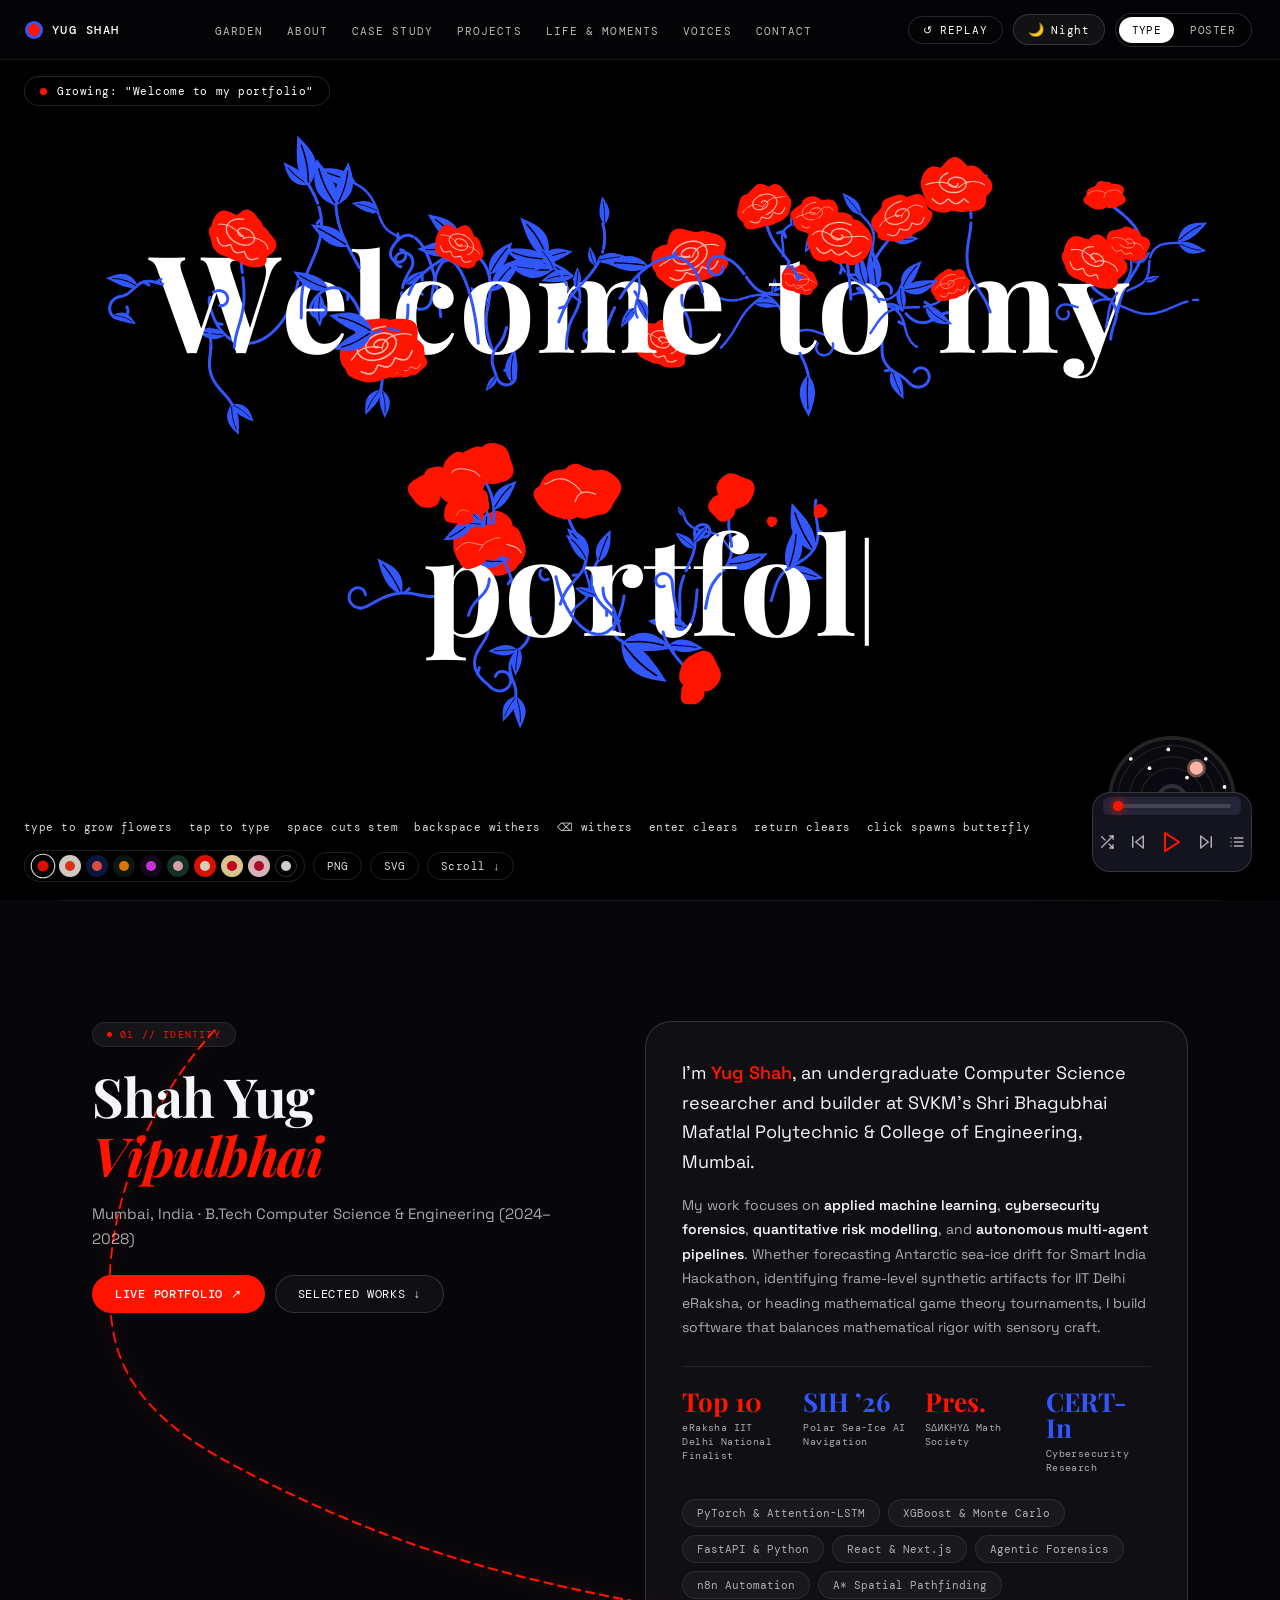
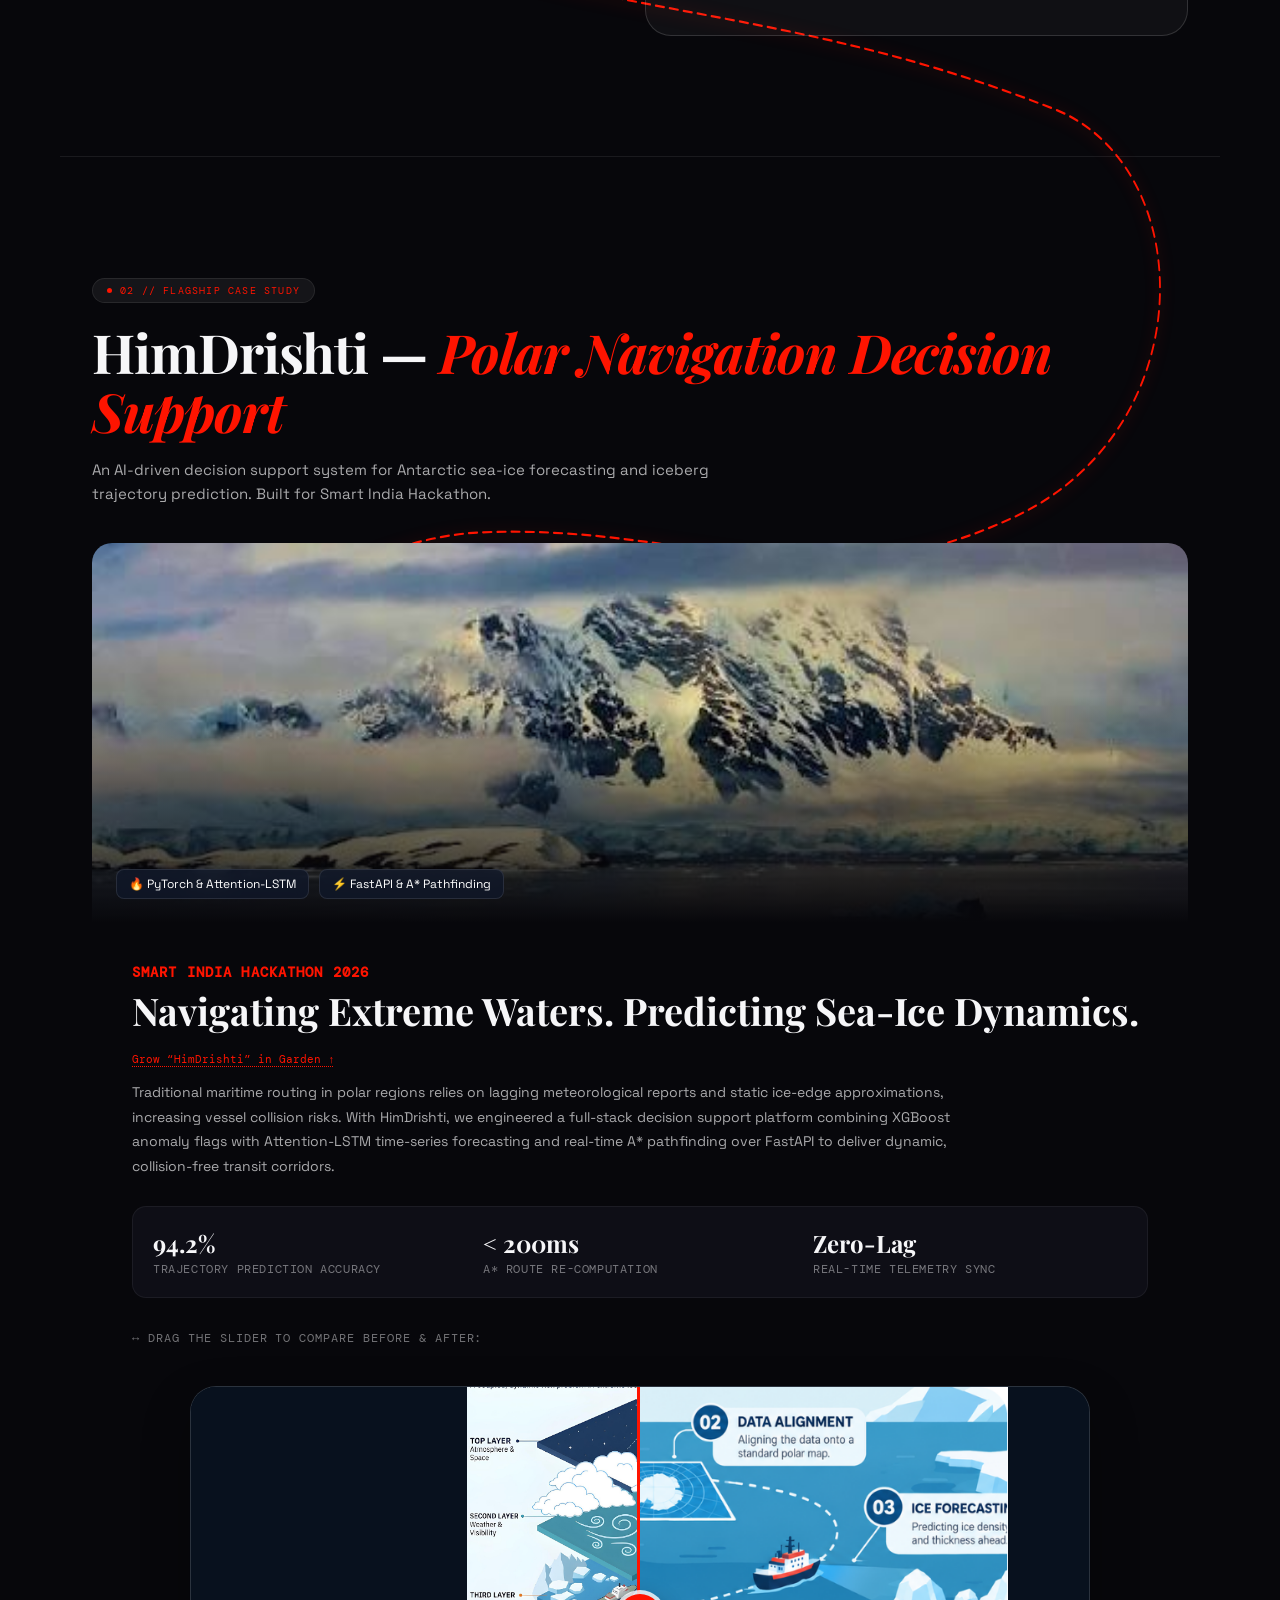
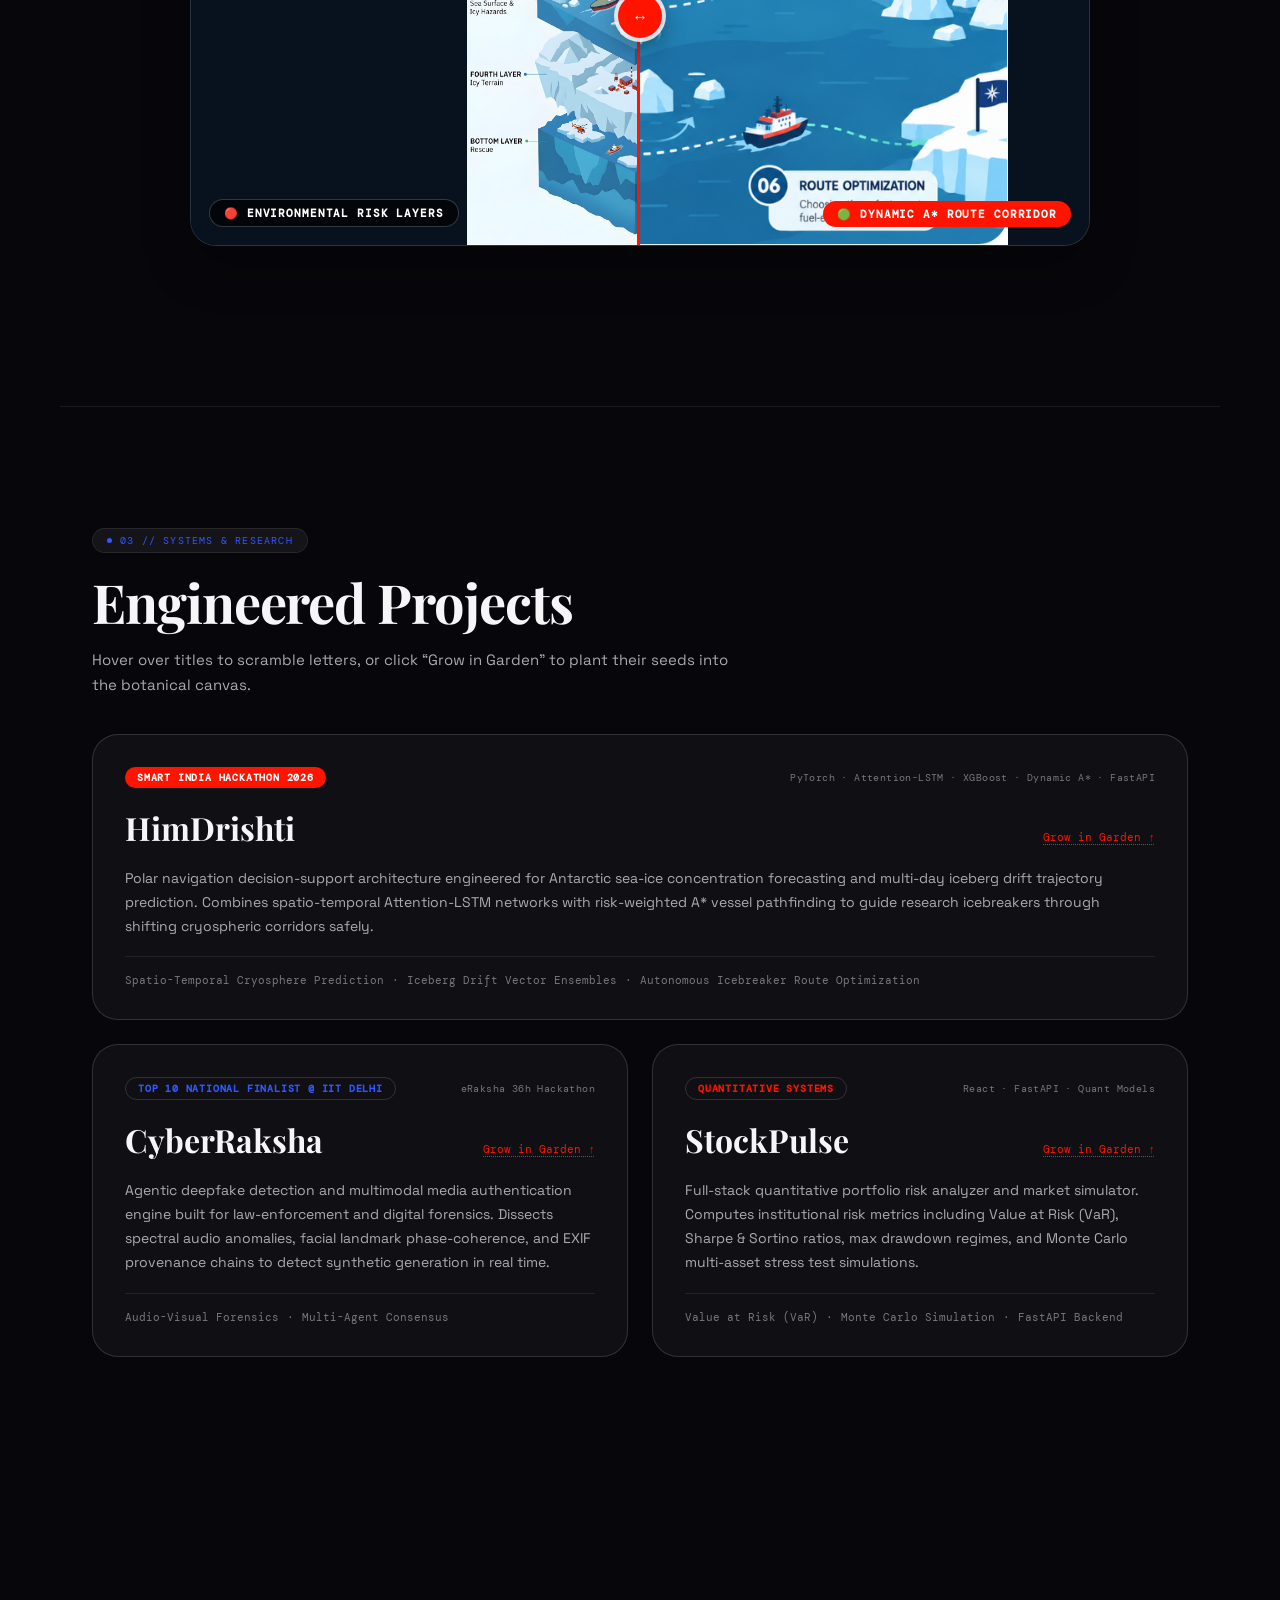
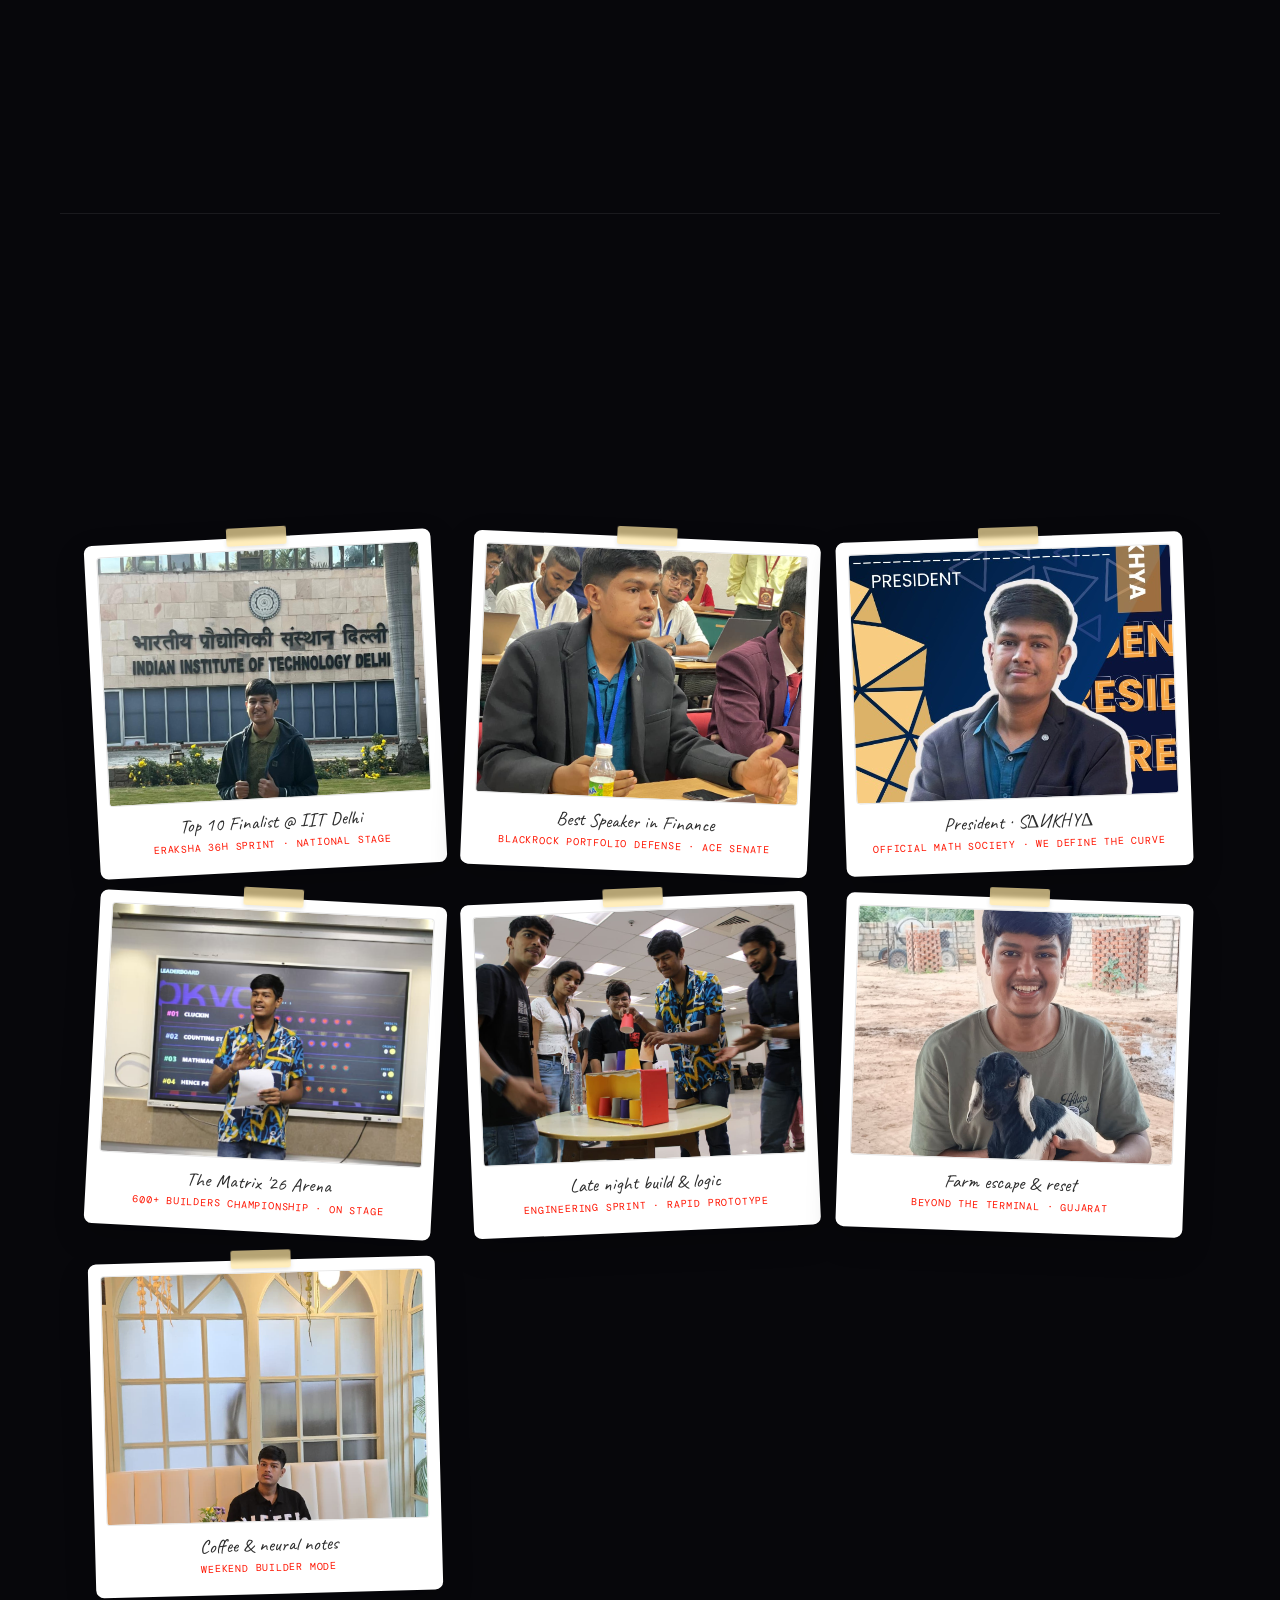
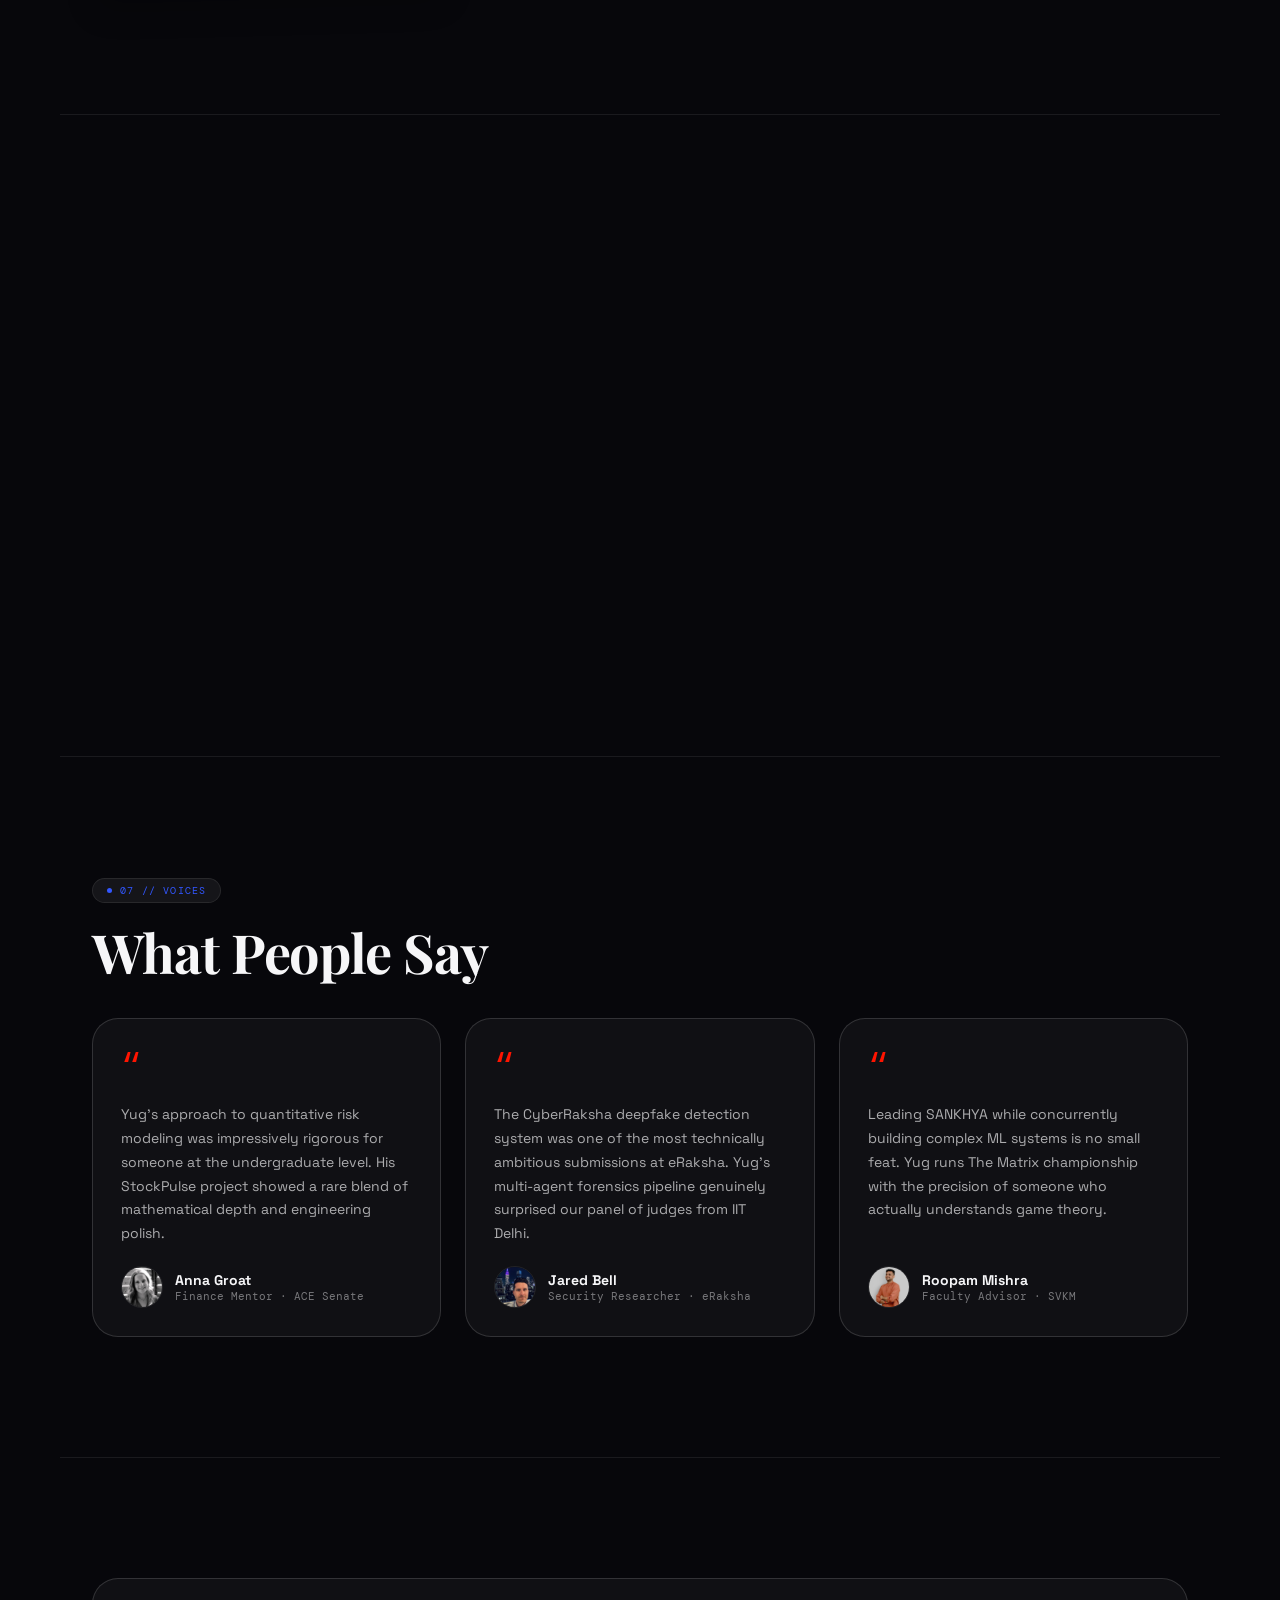
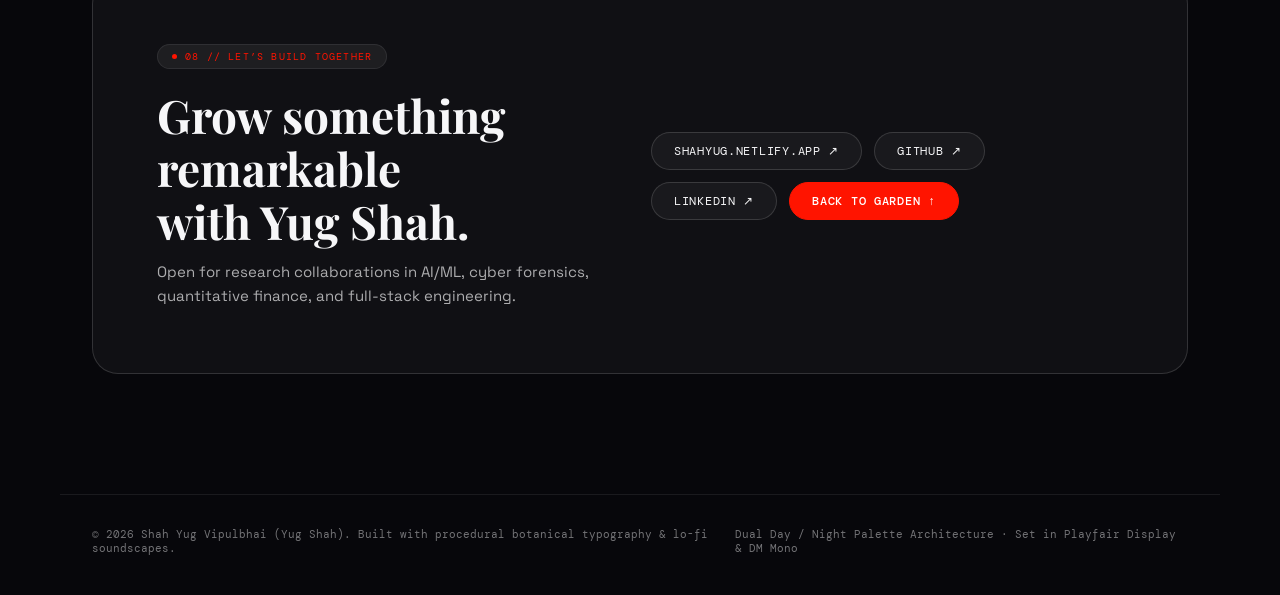
==== commit 22251ce6: "feat: add music player playlist UI and update polaroid grid layout" ====
--- a/index.html
+++ b/index.html
@@ -1032,7 +1032,7 @@
       justify-content: center;
       cursor: pointer;
       color: var(--text-secondary);
-      transition: color 0.15s, transform 0.15s;
+      transition: color 0.15s, transform 0.15s, filter 0.15s;
     }
 
     .player-ctrl-btn:hover {
@@ -1040,9 +1040,279 @@
       transform: scale(1.15);
     }
 
+    .player-ctrl-btn.active {
+      color: var(--flower) !important;
+      filter: drop-shadow(0 0 6px var(--flower));
+    }
+
     .player-play-btn {
       color: var(--flower);
       transform: scale(1.1);
+    }
+
+    /* ════ PLAYLIST & UP NEXT POPUP MENU ════ */
+    .player-playlist-menu {
+      position: absolute;
+      bottom: calc(100% + 14px);
+      right: 0;
+      width: 320px;
+      max-width: calc(100vw - 32px);
+      background: var(--player-card-bg);
+      border: 1px solid var(--border);
+      border-radius: 20px;
+      box-shadow: 0 18px 45px rgba(0, 0, 0, 0.45);
+      backdrop-filter: blur(20px);
+      -webkit-backdrop-filter: blur(20px);
+      padding: 14px;
+      z-index: 100;
+      opacity: 0;
+      visibility: hidden;
+      pointer-events: none;
+      transform: translateY(12px) scale(0.96);
+      transition: opacity 0.25s var(--ease-out), transform 0.25s var(--ease-out), visibility 0.25s;
+      user-select: none;
+      -webkit-user-select: none;
+    }
+
+    .player-playlist-menu.show {
+      opacity: 1;
+      visibility: visible;
+      pointer-events: auto;
+      transform: translateY(0) scale(1);
+    }
+
+    .playlist-header {
+      display: flex;
+      align-items: center;
+      justify-content: space-between;
+      padding-bottom: 10px;
+      border-bottom: 1px solid var(--border-subtle);
+      margin-bottom: 10px;
+    }
+
+    .playlist-header-title {
+      display: flex;
+      align-items: center;
+      gap: 7px;
+      font-size: 13px;
+      font-weight: 700;
+      font-family: 'Space Grotesk', sans-serif;
+      color: var(--text-primary);
+      letter-spacing: 0.02em;
+    }
+
+    .playlist-header-title svg {
+      color: var(--flower);
+    }
+
+    .playlist-close-btn {
+      width: 24px;
+      height: 24px;
+      display: flex;
+      align-items: center;
+      justify-content: center;
+      border: none;
+      background: transparent;
+      color: var(--text-muted);
+      font-size: 18px;
+      line-height: 1;
+      border-radius: 50%;
+      cursor: pointer;
+      transition: color 0.15s, background-color 0.15s;
+    }
+
+    .playlist-close-btn:hover {
+      color: var(--text-primary);
+      background: var(--bg-card-hover);
+    }
+
+    /* Up Next Banner Box */
+    .playlist-upnext-card {
+      display: flex;
+      align-items: center;
+      gap: 10px;
+      padding: 8px 12px;
+      border-radius: 12px;
+      background: var(--player-bar-bg);
+      border: 1px solid var(--border-subtle);
+      margin-bottom: 12px;
+      transition: border-color 0.2s ease;
+    }
+
+    .playlist-upnext-card:hover {
+      border-color: var(--border-accent);
+    }
+
+    .upnext-badge {
+      display: inline-flex;
+      align-items: center;
+      gap: 5px;
+      font-size: 9px;
+      font-weight: 700;
+      font-family: 'DM Mono', monospace;
+      letter-spacing: 0.08em;
+      padding: 3px 7px;
+      border-radius: var(--radius-full);
+      background: var(--flower);
+      color: #FFFFFF;
+      white-space: nowrap;
+      flex-shrink: 0;
+    }
+
+    .upnext-info {
+      flex: 1;
+      min-width: 0;
+      overflow: hidden;
+    }
+
+    .upnext-title {
+      font-size: 12px;
+      font-weight: 600;
+      color: var(--text-primary);
+      white-space: nowrap;
+      overflow: hidden;
+      text-overflow: ellipsis;
+      font-family: 'Space Grotesk', sans-serif;
+    }
+
+    .upnext-artist {
+      font-size: 10px;
+      color: var(--text-muted);
+      white-space: nowrap;
+      overflow: hidden;
+      text-overflow: ellipsis;
+      font-family: 'DM Mono', monospace;
+    }
+
+    /* Tracklist items */
+    .playlist-track-list {
+      display: flex;
+      flex-direction: column;
+      gap: 4px;
+      max-height: 290px;
+      overflow-y: auto;
+      padding-right: 2px;
+    }
+
+    .playlist-track-list::-webkit-scrollbar {
+      width: 4px;
+    }
+
+    .playlist-track-list::-webkit-scrollbar-thumb {
+      background: var(--border);
+      border-radius: 4px;
+    }
+
+    .playlist-item {
+      display: flex;
+      align-items: center;
+      gap: 10px;
+      padding: 7px 10px;
+      border-radius: 10px;
+      cursor: pointer;
+      transition: background 0.15s ease, transform 0.15s ease;
+    }
+
+    .playlist-item:hover {
+      background: var(--bg-card-hover);
+      transform: translateX(2px);
+    }
+
+    .playlist-item.active {
+      background: rgba(255, 20, 0, 0.12);
+      border-left: 3px solid var(--flower);
+    }
+
+    html.day .playlist-item.active {
+      background: rgba(232, 50, 15, 0.08);
+      border-left: 3px solid var(--flower);
+    }
+
+    .playlist-item-num {
+      width: 18px;
+      font-size: 11px;
+      font-family: 'DM Mono', monospace;
+      color: var(--text-muted);
+      text-align: center;
+      flex-shrink: 0;
+      display: flex;
+      align-items: center;
+      justify-content: center;
+    }
+
+    .playlist-item.active .playlist-item-num {
+      color: var(--flower);
+      font-weight: 700;
+    }
+
+    .playlist-item-info {
+      flex: 1;
+      min-width: 0;
+    }
+
+    .playlist-item-title {
+      font-size: 12px;
+      font-weight: 600;
+      color: var(--text-primary);
+      white-space: nowrap;
+      overflow: hidden;
+      text-overflow: ellipsis;
+      font-family: 'Space Grotesk', sans-serif;
+    }
+
+    .playlist-item.active .playlist-item-title {
+      color: var(--flower);
+    }
+
+    .playlist-item-artist {
+      font-size: 10px;
+      color: var(--text-muted);
+      white-space: nowrap;
+      overflow: hidden;
+      text-overflow: ellipsis;
+      font-family: 'DM Mono', monospace;
+    }
+
+    .playlist-item-dur {
+      font-size: 10px;
+      color: var(--text-muted);
+      font-family: 'DM Mono', monospace;
+      flex-shrink: 0;
+    }
+
+    /* Fixed open state while playlist menu is displayed */
+    .music-widget-fixed.playlist-open .player-card-box {
+      width: 290px;
+      height: 160px;
+    }
+
+    .music-widget-fixed.playlist-open .player-disc-peek {
+      height: 0px;
+      margin-bottom: 0px;
+      opacity: 0;
+      pointer-events: none;
+    }
+
+    .music-widget-fixed.playlist-open .player-info-row {
+      height: 80px;
+    }
+
+    .music-widget-fixed.playlist-open .player-disc-mini-wrap {
+      top: -12px;
+      left: -10px;
+      opacity: 1;
+    }
+
+    .music-widget-fixed.playlist-open .player-track-meta {
+      margin-left: -6px;
+    }
+
+    .music-widget-fixed.playlist-open .player-time-badge {
+      display: inline-block;
+    }
+
+    .music-widget-fixed.playlist-open .player-scrubber-row {
+      margin-top: 0;
     }
 
     /* ════ MAIN CONTENT LAYOUT ════ */
@@ -1265,20 +1535,15 @@
 
     .polaroid-grid {
       display: grid;
-      grid-template-columns: repeat(4, 1fr);
-      gap: 24px;
+      grid-template-columns: repeat(auto-fill, minmax(260px, 1fr));
+      gap: 28px;
       margin-top: 32px;
     }
 
-    @media (max-width: 900px) {
-      .polaroid-grid {
-        grid-template-columns: repeat(2, 1fr);
-      }
-    }
-
-    @media (max-width: 520px) {
+    @media (max-width: 640px) {
       .polaroid-grid {
         grid-template-columns: 1fr;
+        gap: 24px;
       }
     }
 
@@ -1295,13 +1560,13 @@
     }
 
     .polaroid-card:hover {
-      transform: scale(1.08) rotate(0deg) !important;
+      transform: scale(1.06) rotate(0deg) !important;
       z-index: 20;
       box-shadow: 0 24px 50px rgba(0, 0, 0, 0.35), 0 0 0 2px var(--flower);
     }
 
     .polaroid-card:nth-child(1) {
-      transform: rotate(-3.5deg);
+      transform: rotate(-3deg);
     }
 
     .polaroid-card:nth-child(2) {
@@ -1313,13 +1578,26 @@
     }
 
     .polaroid-card:nth-child(4) {
-      transform: rotate(4deg);
+      transform: rotate(3deg);
+    }
+
+    .polaroid-card:nth-child(5) {
+      transform: rotate(-2.5deg);
+    }
+
+    .polaroid-card:nth-child(6) {
+      transform: rotate(2deg);
+    }
+
+    .polaroid-card:nth-child(7) {
+      transform: rotate(-1.5deg);
     }
 
     .polaroid-photo {
       width: 100%;
-      height: 210px;
+      height: 250px;
       object-fit: cover;
+      object-position: center 25%;
       border-radius: 4px;
       border: 1px solid rgba(0, 0, 0, 0.1);
     }
@@ -1355,13 +1633,13 @@
     }
 
     /* ══════════════════════════════════════════════════
-       INTERACTIVE BEFORE / AFTER SLIDER (GENUI)
+       INTERACTIVE BEFORE / AFTER SLIDER (HIMDRISHTI)
        ══════════════════════════════════════════════════ */
     .compare-container {
       position: relative;
       width: 100%;
       max-width: 900px;
-      height: 440px;
+      height: 460px;
       margin: 40px auto 0;
       border-radius: var(--radius-lg);
       overflow: hidden;
@@ -1369,6 +1647,7 @@
       box-shadow: 0 20px 48px rgba(0, 0, 0, 0.3);
       user-select: none;
       -webkit-user-select: none;
+      background: #08111e;
     }
 
     @media (max-width: 640px) {
@@ -1382,7 +1661,8 @@
       inset: 0;
       width: 100%;
       height: 100%;
-      object-fit: cover;
+      object-fit: contain;
+      background: #08111e;
     }
 
     .compare-overlay {
@@ -1391,6 +1671,7 @@
       width: 50%;
       overflow: hidden;
       border-right: 3px solid var(--flower);
+      background: #08111e;
     }
 
     .compare-overlay img {
@@ -1400,7 +1681,8 @@
       height: 100%;
       width: 900px;
       max-width: none;
-      object-fit: cover;
+      object-fit: contain;
+      background: #08111e;
     }
 
     @media (max-width: 640px) {
@@ -1521,10 +1803,11 @@
     .plane-fly {
       position: absolute;
       top: 0;
+      bottom: 0;
       left: 50%;
       transform: translateX(-50%);
       width: min(100vw, 1536px);
-      height: 3200px;
+      height: 100%;
       pointer-events: none;
       overflow: visible;
       z-index: 0;
@@ -2105,22 +2388,21 @@
          SCROLL-DRIVEN PAPER AIRPLANE & FLIGHT TRAIL
          ══════════════════════════════════════════════════ -->
     <div class="plane-fly" id="plane-fly" aria-hidden="true">
-      <svg class="plane-trail-svg" id="plane-svg" viewBox="0 0 1536 3200" fill="none" preserveAspectRatio="none">
+      <svg class="plane-trail-svg" id="plane-svg" viewBox="0 0 1536 7600" fill="none" preserveAspectRatio="none">
         <defs>
-          <mask id="planeTrailMask" maskUnits="userSpaceOnUse" x="0" y="0" width="1536" height="3200">
+          <mask id="planeTrailMask" maskUnits="userSpaceOnUse" x="0" y="0" width="1536" height="7600">
             <path id="planeTrailMaskPath" fill="none" stroke="#FFFFFF" stroke-width="48" stroke-linecap="round"
-              style="stroke-dasharray: 8250; stroke-dashoffset: 8250;"
-              d="M 257.6 130.4 C 157.6 220.4 117.6 345.4 135.6 430.4 C 150.6 508.4 239.6 548.4 302.6 575.4 C 666.7 731.5 888.5 686.4 1265.0 809.7 C 1437.6 866.2 1445.8 1128.4 1218.0 1217.6 C 979.4 1311.0 833.7 1224.5 577.6 1233.3 C 397.3 1239.5 47.7 1394.5 172.1 1783.4 C 238.4 1910.4 481.0 2074.5 733.7 1906.1 C 1092.4 1667.2 1440.0 1710.5 1440.0 2038.1 C 1440.0 2370.0 1131.5 2424.7 873.1 2344.7 C 614.8 2264.8 334.3 2238.9 259.8 2523.2 C 180.7 2824.8 603.6 2969.2 847.1 2813.1 C 1090.6 2657.0 1430.7 2852.1 1293.2 3145.8">
+              d="M 257.6 130.4 C 157.6 220.4 117.6 345.4 135.6 430.4 C 150.6 508.4 239.6 548.4 302.6 575.4 C 666.7 731.5 888.5 686.4 1265.0 809.7 C 1437.6 866.2 1445.8 1128.4 1218.0 1217.6 C 979.4 1311.0 833.7 1224.5 577.6 1233.3 C 397.3 1239.5 47.7 1394.5 172.1 1783.4 C 238.4 1910.4 481.0 2074.5 733.7 1906.1 C 1092.4 1667.2 1440.0 1710.5 1440.0 2038.1 C 1440.0 2370.0 1131.5 2424.7 873.1 2344.7 C 614.8 2264.8 334.3 2238.9 259.8 2523.2 C 180.7 2824.8 603.6 2969.2 847.1 2813.1 C 1090.6 2657.0 1430.7 2852.1 1293.2 3145.8 C 1197 3351 880 3580 560 3540 C 280 3500 110 3680 160 3950 C 200 4180 560 4350 940 4220 C 1280 4100 1460 4280 1420 4580 C 1380 4860 1020 5000 680 4940 C 360 4880 130 5100 180 5420 C 230 5720 650 5840 1040 5680 C 1360 5540 1480 5800 1380 6100 C 1290 6380 960 6520 620 6440 C 320 6360 120 6580 200 6840 C 270 7060 680 7200 1080 7100 C 1420 7010 1460 7320 1260 7460 C 1080 7580 780 7590 540 7520">
             </path>
           </mask>
         </defs>
         <!-- Continuous invisible motion path -->
         <path id="planeMotionPath" fill="none" stroke="none"
-          d="M 257.6 130.4 C 157.6 220.4 117.6 345.4 135.6 430.4 C 150.6 508.4 239.6 548.4 302.6 575.4 C 666.7 731.5 888.5 686.4 1265.0 809.7 C 1437.6 866.2 1445.8 1128.4 1218.0 1217.6 C 979.4 1311.0 833.7 1224.5 577.6 1233.3 C 397.3 1239.5 47.7 1394.5 172.1 1783.4 C 238.4 1910.4 481.0 2074.5 733.7 1906.1 C 1092.4 1667.2 1440.0 1710.5 1440.0 2038.1 C 1440.0 2370.0 1131.5 2424.7 873.1 2344.7 C 614.8 2264.8 334.3 2238.9 259.8 2523.2 C 180.7 2824.8 603.6 2969.2 847.1 2813.1 C 1090.6 2657.0 1430.7 2852.1 1293.2 3145.8">
+          d="M 257.6 130.4 C 157.6 220.4 117.6 345.4 135.6 430.4 C 150.6 508.4 239.6 548.4 302.6 575.4 C 666.7 731.5 888.5 686.4 1265.0 809.7 C 1437.6 866.2 1445.8 1128.4 1218.0 1217.6 C 979.4 1311.0 833.7 1224.5 577.6 1233.3 C 397.3 1239.5 47.7 1394.5 172.1 1783.4 C 238.4 1910.4 481.0 2074.5 733.7 1906.1 C 1092.4 1667.2 1440.0 1710.5 1440.0 2038.1 C 1440.0 2370.0 1131.5 2424.7 873.1 2344.7 C 614.8 2264.8 334.3 2238.9 259.8 2523.2 C 180.7 2824.8 603.6 2969.2 847.1 2813.1 C 1090.6 2657.0 1430.7 2852.1 1293.2 3145.8 C 1197 3351 880 3580 560 3540 C 280 3500 110 3680 160 3950 C 200 4180 560 4350 940 4220 C 1280 4100 1460 4280 1420 4580 C 1380 4860 1020 5000 680 4940 C 360 4880 130 5100 180 5420 C 230 5720 650 5840 1040 5680 C 1360 5540 1480 5800 1380 6100 C 1290 6380 960 6520 620 6440 C 320 6360 120 6580 200 6840 C 270 7060 680 7200 1080 7100 C 1420 7010 1460 7320 1260 7460 C 1080 7580 780 7590 540 7520">
         </path>
         <!-- Visible dashed trail that gets unmasked as plane moves -->
         <path id="planeTrailPath" mask="url(#planeTrailMask)"
-          d="M 257.6 130.4 C 157.6 220.4 117.6 345.4 135.6 430.4 C 150.6 508.4 239.6 548.4 302.6 575.4 C 666.7 731.5 888.5 686.4 1265.0 809.7 C 1437.6 866.2 1445.8 1128.4 1218.0 1217.6 C 979.4 1311.0 833.7 1224.5 577.6 1233.3 C 397.3 1239.5 47.7 1394.5 172.1 1783.4 C 238.4 1910.4 481.0 2074.5 733.7 1906.1 C 1092.4 1667.2 1440.0 1710.5 1440.0 2038.1 C 1440.0 2370.0 1131.5 2424.7 873.1 2344.7 C 614.8 2264.8 334.3 2238.9 259.8 2523.2 C 180.7 2824.8 603.6 2969.2 847.1 2813.1 C 1090.6 2657.0 1430.7 2852.1 1293.2 3145.8">
+          d="M 257.6 130.4 C 157.6 220.4 117.6 345.4 135.6 430.4 C 150.6 508.4 239.6 548.4 302.6 575.4 C 666.7 731.5 888.5 686.4 1265.0 809.7 C 1437.6 866.2 1445.8 1128.4 1218.0 1217.6 C 979.4 1311.0 833.7 1224.5 577.6 1233.3 C 397.3 1239.5 47.7 1394.5 172.1 1783.4 C 238.4 1910.4 481.0 2074.5 733.7 1906.1 C 1092.4 1667.2 1440.0 1710.5 1440.0 2038.1 C 1440.0 2370.0 1131.5 2424.7 873.1 2344.7 C 614.8 2264.8 334.3 2238.9 259.8 2523.2 C 180.7 2824.8 603.6 2969.2 847.1 2813.1 C 1090.6 2657.0 1430.7 2852.1 1293.2 3145.8 C 1197 3351 880 3580 560 3540 C 280 3500 110 3680 160 3950 C 200 4180 560 4350 940 4220 C 1280 4100 1460 4280 1420 4580 C 1380 4860 1020 5000 680 4940 C 360 4880 130 5100 180 5420 C 230 5720 650 5840 1040 5680 C 1360 5540 1480 5800 1380 6100 C 1290 6380 960 6520 620 6440 C 320 6360 120 6580 200 6840 C 270 7060 680 7200 1080 7100 C 1420 7010 1460 7320 1260 7460 C 1080 7580 780 7590 540 7520">
         </path>
       </svg>
       <img class="plane-sprite" id="plane-sprite" src="./index_files/plane.svg" alt="Paper airplane">
@@ -2188,23 +2470,34 @@
     </section>
 
     <!-- ── 02. FLAGSHIP CASE STUDY: HATCHA + BEFORE/AFTER SLIDER ── -->
+    <!-- ── 02. FLAGSHIP CASE STUDY: HIMDRISHTI + BEFORE/AFTER SLIDER ── -->
     <section id="case-study" class="section-wrap">
       <div class="reveal">
         <div class="eyebrow"><span class="eyebrow-dot"></span>02 // Flagship Case Study</div>
-        <h2 class="section-title">Hatcha &mdash; <em>Generative UI Engine</em></h2>
+        <h2 class="section-title">HimDrishti &mdash; <em>Polar Navigation Decision Support</em></h2>
         <p class="section-subtitle">
-          An event planner that dynamically reconstructs its user interface around real-time context. Shipped at Google
-          I/O 2026.
+          An AI-driven decision support system for Antarctic sea-ice forecasting and iceberg trajectory prediction.
+          Built for Smart India Hackathon.
         </p>
       </div>
 
       <div class="case-card reveal delay-1" style="margin-top: 36px;">
         <div class="case-hero-banner"
           style="position:relative;height:380px;overflow:hidden;border-radius:20px 20px 0 0;">
-          <img src="./index_files/hero-plate.jpg" alt="Hatcha Generative UI Hero Showcase"
-            style="width:100%;height:100%;object-fit:cover;">
+          <img src="./index_files/himdrishti-polar-hero.jpg" alt="HimDrishti Antarctic Polar Navigation Showcase"
+            style="width:100%;height:100%;object-fit:cover;object-position:center 60%;">
           <div
             style="position:absolute;inset:0;background:linear-gradient(to top, var(--bg-base) 0%, transparent 60%);">
+          </div>
+
+          <!-- Floating Technical Badge Overlay -->
+          <div style="position:absolute;bottom:24px;left:24px;display:flex;gap:10px;flex-wrap:wrap;z-index:2;">
+            <span
+              style="background:rgba(15, 23, 42, 0.75);backdrop-filter:blur(8px);border:1px solid rgba(255,255,255,0.1);padding:6px 12px;border-radius:8px;font-size:12px;color:#fff;font-family:'Space Grotesk',sans-serif;">🔥
+              PyTorch &amp; Attention-LSTM</span>
+            <span
+              style="background:rgba(15, 23, 42, 0.75);backdrop-filter:blur(8px);border:1px solid rgba(255,255,255,0.1);padding:6px 12px;border-radius:8px;font-size:12px;color:#fff;font-family:'Space Grotesk',sans-serif;">⚡
+              FastAPI &amp; A* Pathfinding</span>
           </div>
         </div>
 
@@ -2214,22 +2507,51 @@
             <div>
               <div
                 style="font-size:14px;color:var(--flower);font-weight:600;text-transform:uppercase;letter-spacing:0.08em;">
-                Google I/O 2026 Innovation Track</div>
+                Smart India Hackathon 2026</div>
               <h3
                 style="font-family:'Playfair Display',serif;font-size:clamp(26px,3.5vw,38px);color:var(--text-primary);margin-top:4px;">
-                Stopping Static Flows. Composing Generative Interfaces.</h3>
+                Navigating Extreme Waters. Predicting Sea-Ice Dynamics.</h3>
             </div>
-            <button type="button" class="grow-btn" data-plant-word="Hatcha">Grow &ldquo;Hatcha&rdquo; in Garden
+            <button type="button" class="grow-btn" data-plant-word="HimDrishti">Grow &ldquo;HimDrishti&rdquo; in Garden
               &#8593;</button>
           </div>
 
           <p
             style="font-family:'Space Grotesk',sans-serif;font-size:14px;line-height:1.75;color:var(--text-secondary);max-width:820px;">
-            Traditional event apps suffer from combinatorial flow explosion: every new event type introduces divergent
-            forms and dead ends. With Hatcha, we architected a GenUI shell: a deterministic outer boundary that hosts
-            LLM-composed micro-widgets on the fly &mdash; adjusting theme palette, card density, and action priorities
-            dynamically.
+            Traditional maritime routing in polar regions relies on lagging meteorological reports and static ice-edge
+            approximations, increasing vessel collision risks. With HimDrishti, we engineered a full-stack decision
+            support platform combining XGBoost anomaly flags with Attention-LSTM time-series forecasting and real-time
+            A* pathfinding over FastAPI to deliver dynamic, collision-free transit corridors.
           </p>
+
+          <!-- Real-World Engineering Metrics Grid -->
+          <div
+            style="display:grid;grid-template-columns:repeat(auto-fit, minmax(200px, 1fr));gap:16px;margin:28px 0;padding:20px;background:var(--bg-surface, rgba(255,255,255,0.03));border:1px solid var(--border-color, rgba(255,255,255,0.06));border-radius:14px;">
+            <div>
+              <div
+                style="font-family:'Playfair Display',serif;font-size:24px;color:var(--text-primary);font-weight:700;">
+                94.2%</div>
+              <div
+                style="font-size:12px;color:var(--text-muted);text-transform:uppercase;letter-spacing:0.05em;margin-top:2px;">
+                Trajectory Prediction Accuracy</div>
+            </div>
+            <div>
+              <div
+                style="font-family:'Playfair Display',serif;font-size:24px;color:var(--text-primary);font-weight:700;">
+                &lt; 200ms</div>
+              <div
+                style="font-size:12px;color:var(--text-muted);text-transform:uppercase;letter-spacing:0.05em;margin-top:2px;">
+                A* Route Re-computation</div>
+            </div>
+            <div>
+              <div
+                style="font-family:'Playfair Display',serif;font-size:24px;color:var(--text-primary);font-weight:700;">
+                Zero-Lag</div>
+              <div
+                style="font-size:12px;color:var(--text-muted);text-transform:uppercase;letter-spacing:0.05em;margin-top:2px;">
+                Real-Time Telemetry Sync</div>
+            </div>
+          </div>
 
           <!-- Interactive Before / After Slider -->
           <div style="margin-top: 32px;">
@@ -2239,36 +2561,19 @@
             </div>
             <div class="compare-container" id="genui-slider">
               <!-- After (Background) -->
-              <img src="./index_files/after.png" class="compare-img" alt="GenUI Adaptive Interface (After)">
-              <div class="compare-badge after">🟢 GenUI Adaptive Shell</div>
+              <img src="./index_files/himdrishti-routing-architecture.png" class="compare-img" alt="HimDrishti Dynamic A* Corridor Optimization">
+              <div class="compare-badge after">🟢 Dynamic A* Route Corridor</div>
 
               <!-- Before (Foreground overlay) -->
               <div class="compare-overlay" id="compare-clip">
-                <img src="./index_files/before.png" alt="Static Rigid Forms (Before)">
+                <img src="./index_files/himdrishti-polar-layers.png" alt="Multi-Layer Polar Risk Environment">
               </div>
-              <div class="compare-badge before">🔴 Legacy Rigid Form</div>
+              <div class="compare-badge before">🔴 Environmental Risk Layers</div>
 
               <!-- Handle -->
               <div class="compare-handle" id="compare-knob">↔</div>
             </div>
           </div>
-        </div>
-      </div>
-
-      <!-- Partner Marquee -->
-      <div class="marquee-container reveal delay-2">
-        <div class="marquee-track">
-          <img src="./index_files/logo-google.svg" class="marquee-logo" alt="Google" loading="lazy">
-          <img src="./index_files/logo-existence.svg" class="marquee-logo" alt="Existence" loading="lazy">
-          <img src="./index_files/logo-pga.png" class="marquee-logo" alt="PGA" loading="lazy">
-          <img src="./index_files/logo-jumpable.png" class="marquee-logo" alt="Jumpable" loading="lazy">
-          <img src="./index_files/logo-vibes.png" class="marquee-logo" alt="Vibes" loading="lazy">
-          <!-- Duplicated for seamless loop -->
-          <img src="./index_files/logo-google.svg" class="marquee-logo" alt="Google" loading="lazy">
-          <img src="./index_files/logo-existence.svg" class="marquee-logo" alt="Existence" loading="lazy">
-          <img src="./index_files/logo-pga.png" class="marquee-logo" alt="PGA" loading="lazy">
-          <img src="./index_files/logo-jumpable.png" class="marquee-logo" alt="Jumpable" loading="lazy">
-          <img src="./index_files/logo-vibes.png" class="marquee-logo" alt="Vibes" loading="lazy">
         </div>
       </div>
     </section>
@@ -2412,33 +2717,60 @@
       </div>
 
       <div class="polaroid-grid reveal delay-1">
+        <!-- 01. IIT Delhi National Finalist -->
         <div class="polaroid-card">
           <div class="polaroid-tape"></div>
-          <img src="./index_files/about-photo-1.jpg" class="polaroid-photo" alt="Late night session" loading="lazy">
-          <div class="polaroid-caption">Late night SANKHYA logic</div>
-          <div class="polaroid-tag">SVKM Engineering &middot; 2 AM</div>
+          <img src="./index_files/yug-iit-delhi.jpg" class="polaroid-photo" alt="Top 10 Finalist @ IIT Delhi eRaksha" loading="lazy">
+          <div class="polaroid-caption">Top 10 Finalist @ IIT Delhi</div>
+          <div class="polaroid-tag">eRaksha 36h Sprint &middot; National Stage</div>
         </div>
 
+        <!-- 02. Best Speaker in Finance at BlackRock Debate -->
         <div class="polaroid-card">
           <div class="polaroid-tape"></div>
-          <img src="./index_files/about-photo-2.jpg" class="polaroid-photo" alt="IIT Delhi eRaksha Final"
-            loading="lazy">
-          <div class="polaroid-caption">Top 10 Finalist @ IIT Delhi</div>
-          <div class="polaroid-tag">eRaksha 36h Sprint</div>
+          <img src="./index_files/yug-blackrock-debate.jpg" class="polaroid-photo" alt="Yug Shah Best Speaker in Finance BlackRock" loading="lazy">
+          <div class="polaroid-caption">Best Speaker in Finance</div>
+          <div class="polaroid-tag">BlackRock Portfolio Defense &middot; ACE Senate</div>
         </div>
 
+        <!-- 03. President of SΔИKHYΔ Math Society -->
         <div class="polaroid-card">
           <div class="polaroid-tape"></div>
-          <img src="./index_files/about-photo-3.jpg" class="polaroid-photo" alt="Algorithms and chai" loading="lazy">
-          <div class="polaroid-caption">Code, chai &amp; cryosphere</div>
-          <div class="polaroid-tag">HimDrishti Lab</div>
+          <img src="./index_files/yug-sankhya-president.jpg" class="polaroid-photo" alt="Yug Shah President of SANKHYA" loading="lazy">
+          <div class="polaroid-caption">President &middot; SΔИKHYΔ</div>
+          <div class="polaroid-tag">Official Math Society &middot; We Define The Curve</div>
         </div>
 
+        <!-- 04. Leading The Matrix '26 Arena -->
         <div class="polaroid-card">
           <div class="polaroid-tape"></div>
-          <img src="./index_files/about-photo-4.jpg" class="polaroid-photo" alt="Debating game theory" loading="lazy">
-          <div class="polaroid-caption">Debating Nash Equilibrium</div>
-          <div class="polaroid-tag">The Matrix &apos;26 Arena</div>
+          <img src="./index_files/yug-matrix-presentation.jpg" class="polaroid-photo" alt="Yug Shah Presenting The Matrix Arena" loading="lazy">
+          <div class="polaroid-caption">The Matrix &apos;26 Arena</div>
+          <div class="polaroid-tag">600+ Builders Championship &middot; On Stage</div>
+        </div>
+
+        <!-- 05. Rapid Hackathon Prototyping -->
+        <div class="polaroid-card">
+          <div class="polaroid-tape"></div>
+          <img src="./index_files/yug-hackathon-prototype.jpg" class="polaroid-photo" alt="Late night hackathon build" loading="lazy">
+          <div class="polaroid-caption">Late night build &amp; logic</div>
+          <div class="polaroid-tag">Engineering Sprint &middot; Rapid Prototype</div>
+        </div>
+
+        <!-- 06. Life & Farm Reset -->
+        <div class="polaroid-card">
+          <div class="polaroid-tape"></div>
+          <img src="./index_files/yug-outdoors-goat.jpg" class="polaroid-photo" alt="Farm escape with a friend" loading="lazy">
+          <div class="polaroid-caption">Farm escape &amp; reset</div>
+          <div class="polaroid-tag">Beyond the terminal &middot; Gujarat</div>
+        </div>
+
+        <!-- 07. Deep Work & System Design -->
+        <div class="polaroid-card">
+          <div class="polaroid-tape"></div>
+          <img src="./index_files/yug-cafe-portrait.jpg" class="polaroid-photo" alt="Deep work & system design" loading="lazy">
+          <div class="polaroid-caption">Coffee &amp; neural notes</div>
+          <div class="polaroid-tag">Weekend builder mode</div>
         </div>
       </div>
     </section>
@@ -2575,6 +2907,37 @@
 
   <!-- ════ DOCKED / FLOATING UIVERSE.IO VINYL MUSIC PLAYER ════ -->
   <aside class="music-widget-fixed" id="music-widget" aria-label="Lo-fi Music Player">
+    <!-- Playlist & Up Next Queue Popup Panel -->
+    <div class="player-playlist-menu" id="player-playlist-menu" aria-label="Playlist &amp; Up Next Queue">
+      <div class="playlist-header">
+        <div class="playlist-header-title">
+          <svg width="15" height="15" viewBox="0 0 24 24" fill="none" stroke="currentColor" stroke-width="2"
+            stroke-linecap="round" stroke-linejoin="round">
+            <path d="M9 18V5l12-2v13"></path>
+            <circle cx="6" cy="18" r="3"></circle>
+            <circle cx="18" cy="16" r="3"></circle>
+          </svg>
+          <span>Playlist &amp; Queue</span>
+        </div>
+        <button type="button" class="playlist-close-btn" id="playlist-close-btn"
+          aria-label="Close Playlist">&times;</button>
+      </div>
+
+      <!-- Up Next Song Preview Card -->
+      <div class="playlist-upnext-card" id="playlist-upnext-card">
+        <span class="upnext-badge">&#9654; UP NEXT</span>
+        <div class="upnext-info">
+          <div class="upnext-title" id="upnext-title">double take</div>
+          <div class="upnext-artist" id="upnext-artist">dhruv</div>
+        </div>
+      </div>
+
+      <!-- Dynamic Tracklist -->
+      <div class="playlist-track-list" id="playlist-track-list">
+        <!-- Injected by JavaScript -->
+      </div>
+    </div>
+
     <!-- From Uiverse.io by hoshikawamaki (Adapted for Type Garden Dual Theme) -->
     <div class="player-uiverse-wrap">
       <!-- Peeking top vinyl: disappears when card expands on hover -->
@@ -2650,14 +3013,15 @@
 
         <!-- Buttons row -->
         <div class="player-controls-row">
-          <!-- Mode (Loop/Shuffle) -->
-          <div class="player-ctrl-btn" id="btn-player-mode" title="Toggle Loop Mode">
+          <!-- Shuffle Mode Button -->
+          <div class="player-ctrl-btn" id="btn-player-mode" title="Shuffle: OFF" aria-label="Toggle Shuffle Mode">
             <svg width="16" height="16" viewBox="0 0 24 24" fill="none" stroke="currentColor" stroke-width="2"
               stroke-linecap="round" stroke-linejoin="round">
-              <polyline points="17 1 21 5 17 9"></polyline>
-              <path d="M3 11V9a4 4 0 0 1 4-4h14"></path>
-              <polyline points="7 23 3 19 7 15"></polyline>
-              <path d="M21 13v2a4 4 0 0 1-4 4H3"></path>
+              <polyline points="16 3 21 3 21 8"></polyline>
+              <line x1="4" y1="20" x2="21" y2="3"></line>
+              <polyline points="21 16 21 21 16 21"></polyline>
+              <line x1="15" y1="15" x2="21" y2="21"></line>
+              <line x1="4" y1="4" x2="9" y2="9"></line>
             </svg>
           </div>
 
@@ -2692,8 +3056,9 @@
             </svg>
           </div>
 
-          <!-- Tracklist / Sound mode -->
-          <div class="player-ctrl-btn" id="btn-player-sound" title="Sound Source: Audio File / Ambient Synth">
+          <!-- Tracklist / Playlist Menu Toggle -->
+          <div class="player-ctrl-btn" id="btn-player-sound" title="Playlist &amp; Up Next"
+            aria-label="Toggle Playlist and Queue">
             <svg width="16" height="16" viewBox="0 0 24 24" fill="none" stroke="currentColor" stroke-width="2"
               stroke-linecap="round" stroke-linejoin="round">
               <line x1="8" y1="6" x2="21" y2="6"></line>
@@ -2785,31 +3150,25 @@
       maskPath.style.strokeDasharray = motionLen;
       maskPath.style.strokeDashoffset = motionLen;
 
-      var ticking = false;
-
-      function updatePlane() {
-        ticking = false;
-        var rect = flyZone.getBoundingClientRect();
-        var vh = window.innerHeight;
-
-        // Flight begins as user leaves the hero section and enters main:
-        var enterAt = vh * 0.75;
-        var totalTravel = rect.height; // 3200px flight span
-        var scrolled = enterAt - rect.top;
-        var progress = scrolled / totalTravel;
-        progress = Math.max(0, Math.min(1, progress));
-
+      var VIRTUAL_HEIGHT = 7600;
+      var PLANE_OFFSET = -31;
+
+      var targetProgress = 0;
+      var currentProgress = 0;
+      var isAnimating = false;
+
+      function renderPlane(progress) {
         var d = progress * motionLen;
         var pt = motionPath.getPointAtLength(d);
 
-        var sampleDelta = 2;
+        var sampleDelta = 3;
         var pPrev = motionPath.getPointAtLength(Math.max(0, d - sampleDelta));
         var pNext = motionPath.getPointAtLength(Math.min(motionLen, d + sampleDelta));
 
         var w = flyZone.clientWidth;
         var h = flyZone.clientHeight;
         var scaleX = w / 1536;
-        var scaleY = h / 3200;
+        var scaleY = h / VIRTUAL_HEIGHT;
 
         var actualX = pt.x * scaleX;
         var actualY = pt.y * scaleY;
@@ -2817,32 +3176,67 @@
         var dy = (pNext.y - pPrev.y) * scaleY;
         var angle = Math.atan2(dy, dx) * 180 / Math.PI;
 
-        var PLANE_OFFSET = -31;
-        planeSprite.style.transform = 'translate(' + actualX.toFixed(1) + 'px, ' + actualY.toFixed(1) + 'px) translate(-50%, -50%) rotate(' + (angle + PLANE_OFFSET).toFixed(1) + 'deg)';
+        planeSprite.style.transform = 'translate3d(' + actualX.toFixed(1) + 'px, ' + actualY.toFixed(1) + 'px, 0) translate(-50%, -50%) rotate(' + (angle + PLANE_OFFSET).toFixed(1) + 'deg)';
 
         // Reveal the dotted trail exactly behind the paper plane:
-        maskPath.style.strokeDashoffset = (motionLen - d).toFixed(1);
-
-        // Opacity control: fade in upon entering main, fade out at end of flight path
-        if (progress <= 0.002) {
+        maskPath.style.strokeDashoffset = Math.max(0, motionLen - d).toFixed(1);
+
+        // Opacity control: smooth entry fade-in, persistent across main sections, graceful exit near footer
+        if (progress <= 0.003) {
           planeSprite.style.opacity = '0';
         } else if (progress >= 0.985) {
           planeSprite.style.opacity = Math.max(0, (1 - progress) * 65).toFixed(2);
         } else {
-          planeSprite.style.opacity = Math.min(1, progress * 16).toFixed(2);
-        }
-      }
-
-      function onScroll() {
-        if (!ticking) {
-          requestAnimationFrame(updatePlane);
-          ticking = true;
-        }
-      }
-
-      window.addEventListener('scroll', onScroll, { passive: true });
-      window.addEventListener('resize', onScroll, { passive: true });
-      updatePlane();
+          planeSprite.style.opacity = Math.min(1, progress * 18).toFixed(2);
+        }
+      }
+
+      function flightLoop() {
+        var diff = targetProgress - currentProgress;
+        // Calm, silky-smooth aerodynamic damping (lerp)
+        currentProgress += diff * 0.065;
+
+        if (Math.abs(diff) < 0.0001) {
+          currentProgress = targetProgress;
+        }
+
+        renderPlane(currentProgress);
+
+        if (Math.abs(targetProgress - currentProgress) >= 0.0001) {
+          requestAnimationFrame(flightLoop);
+        } else {
+          isAnimating = false;
+        }
+      }
+
+      function updateTarget() {
+        var rect = flyZone.getBoundingClientRect();
+        var vh = window.innerHeight;
+
+        // Flight begins as user leaves the hero section and enters main:
+        var enterAt = vh * 0.75;
+        // Span flight smoothly across the entire height of main through all sections:
+        var totalTravel = rect.height - vh * 0.4;
+        if (totalTravel <= 0) totalTravel = 1;
+
+        var scrolled = enterAt - rect.top;
+        var progress = scrolled / totalTravel;
+        targetProgress = Math.max(0, Math.min(1, progress));
+
+        if (!isAnimating) {
+          isAnimating = true;
+          requestAnimationFrame(flightLoop);
+        }
+      }
+
+      window.addEventListener('scroll', updateTarget, { passive: true });
+      window.addEventListener('resize', function() {
+        motionLen = motionPath.getTotalLength();
+        maskPath.style.strokeDasharray = motionLen;
+        updateTarget();
+      }, { passive: true });
+
+      updateTarget();
     }
 
     /* ══════════════════════════════════════════════════
@@ -2853,6 +3247,15 @@
       var clip = document.getElementById('compare-clip');
       var knob = document.getElementById('compare-knob');
       if (!container || !clip || !knob) return;
+
+      var overlayImg = clip.querySelector('img');
+      function syncWidth() {
+        if (overlayImg && container) {
+          overlayImg.style.width = container.clientWidth + 'px';
+        }
+      }
+      syncWidth();
+      window.addEventListener('resize', syncWidth);
 
       var isDown = false;
       function update(clientX) {
@@ -2936,29 +3339,35 @@
     }
 
     /* ══════════════════════════════════════════════════
-       6. LO-FI MUSIC PLAYER ENGINE & THUMBNAIL HANDLER
+       6. LO-FI MUSIC PLAYER ENGINE & PLAYLIST HANDLER
        ══════════════════════════════════════════════════ */
     var LoFiPlayer = (function () {
       var audioEl = new Audio();
       var isPlaying = false;
       var trackIndex = 0;
+      var isShuffle = false;
       var webAudioCtx = null;
       var synthInterval = null;
       var isWebAudioMode = false;
 
       var tracks = [
-        { title: 'Botanical Lo-Fi', artist: 'Type Garden Ambient', file: './audio/track.mp3', duration: 165 },
-        { title: 'Antarctic Drift', artist: 'HimDrishti Soundscape', file: './audio/himdrishti.mp3', duration: 180 },
-        { title: 'Cyber Midnight', artist: 'IIT Delhi eRaksha', file: './audio/cyberraksha.mp3', duration: 150 },
-        { title: 'Game Theory Chords', artist: 'SANKHYA The Matrix', file: './audio/sankhya.mp3', duration: 195 }
+        { title: 'Loverboy', artist: 'A-Wall', file: './audio/loverboy.mp3', duration: 112 },
+        { title: 'double take', artist: 'dhruv', file: './audio/double_take.mp3', duration: 170 },
+        { title: 'Earrings', artist: 'Malcolm Todd', file: './audio/earrings.mp3', duration: 152 },
+        { title: 'Man I Need', artist: 'Olivia Dean', file: './audio/man_i_need.mp3', duration: 184 },
+        { title: 'So Easy (To Fall In Love)', artist: 'Olivia Dean', file: './audio/so_easy.mp3', duration: 169 },
+        { title: 'The Less I Know The Better', artist: 'Tame Impala', file: './audio/the_less_i_know_the_better.mp3', duration: 218 }
       ];
 
       // DOM Elements
+      var musicWidget = document.getElementById('music-widget');
       var playBtn = document.getElementById('btn-player-play');
       var iconPlay = document.getElementById('icon-play');
       var iconPause = document.getElementById('icon-pause');
       var prevBtn = document.getElementById('btn-player-prev');
       var nextBtn = document.getElementById('btn-player-next');
+      var btnMode = document.getElementById('btn-player-mode');
+      var btnSound = document.getElementById('btn-player-sound');
       var seekSlider = document.getElementById('player-seek-slider');
       var curTimeEl = document.getElementById('player-cur-time');
       var durTimeEl = document.getElementById('player-dur-time');
@@ -2970,10 +3379,111 @@
       var vinylCard = document.getElementById('vinyl-card-svg');
       var thumbSlot = document.getElementById('player-thumb-slot');
 
+      // Playlist & Up Next DOM elements
+      var playlistMenu = document.getElementById('player-playlist-menu');
+      var playlistCloseBtn = document.getElementById('playlist-close-btn');
+      var playlistTrackList = document.getElementById('playlist-track-list');
+      var upnextTitle = document.getElementById('upnext-title');
+      var upnextArtist = document.getElementById('upnext-artist');
+
       function fmtTime(sec) {
+        if (!sec || isNaN(sec)) return '0:00';
         var m = Math.floor(sec / 60);
         var s = Math.floor(sec % 60);
         return m + ':' + (s < 10 ? '0' : '') + s;
+      }
+
+      function getNextIndex() {
+        if (isShuffle && tracks.length > 1) {
+          var nextIdx;
+          do {
+            nextIdx = Math.floor(Math.random() * tracks.length);
+          } while (nextIdx === trackIndex);
+          return nextIdx;
+        }
+        return (trackIndex + 1) % tracks.length;
+      }
+
+      function getPrevIndex() {
+        return (trackIndex - 1 + tracks.length) % tracks.length;
+      }
+
+      function updateUpNext() {
+        var nIdx = getNextIndex();
+        var nextTrack = tracks[nIdx];
+        if (upnextTitle) upnextTitle.textContent = nextTrack.title;
+        if (upnextArtist) upnextArtist.textContent = nextTrack.artist;
+      }
+
+      function renderPlaylist() {
+        if (!playlistTrackList) return;
+        playlistTrackList.innerHTML = '';
+        tracks.forEach(function (t, i) {
+          var item = document.createElement('div');
+          var isCurrent = (i === trackIndex);
+          item.className = 'playlist-item' + (isCurrent ? ' active' : '');
+          item.setAttribute('role', 'button');
+          item.setAttribute('tabindex', '0');
+
+          var numCol = isCurrent
+            ? '<svg width="12" height="12" viewBox="0 0 24 24" fill="currentColor"><polygon points="5 3 19 12 5 21 5 3"></polygon></svg>'
+            : (i + 1);
+
+          item.innerHTML =
+            '<div class="playlist-item-num">' + numCol + '</div>' +
+            '<div class="playlist-item-info">' +
+            '<div class="playlist-item-title">' + t.title + '</div>' +
+            '<div class="playlist-item-artist">' + t.artist + '</div>' +
+            '</div>' +
+            '<div class="playlist-item-dur">' + fmtTime(t.duration) + '</div>';
+
+          item.addEventListener('click', function () {
+            trackIndex = i;
+            fakeCur = 0;
+            playTrack();
+          });
+          playlistTrackList.appendChild(item);
+        });
+        updateUpNext();
+      }
+
+      function toggleShuffle() {
+        isShuffle = !isShuffle;
+        if (btnMode) {
+          if (isShuffle) {
+            btnMode.classList.add('active');
+            btnMode.setAttribute('title', 'Shuffle: ON');
+          } else {
+            btnMode.classList.remove('active');
+            btnMode.setAttribute('title', 'Shuffle: OFF');
+          }
+        }
+        updateUpNext();
+      }
+
+      function openPlaylistMenu() {
+        if (!playlistMenu) return;
+        renderPlaylist();
+        playlistMenu.classList.add('show');
+        if (btnSound) btnSound.classList.add('active');
+        if (musicWidget) musicWidget.classList.add('playlist-open');
+      }
+
+      function closePlaylistMenu() {
+        if (!playlistMenu) return;
+        playlistMenu.classList.remove('show');
+        if (btnSound) btnSound.classList.remove('active');
+        if (musicWidget) musicWidget.classList.remove('playlist-open');
+      }
+
+      function togglePlaylistMenu(e) {
+        if (e) e.stopPropagation();
+        if (!playlistMenu) return;
+        if (playlistMenu.classList.contains('show')) {
+          closePlaylistMenu();
+        } else {
+          openPlaylistMenu();
+        }
       }
 
       // Check custom thumbnail in audio folder
@@ -2981,14 +3491,11 @@
         var img = new Image();
         img.src = './audio/cover.jpg';
         img.onload = function () {
-          // Custom thumbnail found! Replace inner of thumbSlot
           if (thumbSlot) {
             thumbSlot.innerHTML = '<img src="./audio/cover.jpg" class="vinyl-spinning" style="width:80px;height:80px;border-radius:50%;object-fit:cover;border:3px solid var(--border);display:block;"><div style="position:absolute;z-index:10;width:20px;height:20px;background:var(--bg-surface);border:3px solid var(--border);border-radius:50%;top:30px;left:30px;"></div>';
           }
         };
-        img.onerror = function () {
-          // No custom thumbnail -> default botanical celestial vinyl theme remains!
-        };
+        img.onerror = function () { };
       }
 
       // Web Audio Botanical Lo-Fi Ambient Synthesizer
@@ -3057,6 +3564,7 @@
         if (titleEl) titleEl.textContent = t.title;
         if (artistEl) artistEl.textContent = t.artist;
         if (durTimeEl) durTimeEl.textContent = fmtTime(t.duration);
+        updateUpNext();
       }
 
       function setPlayingState(playing) {
@@ -3078,9 +3586,9 @@
 
       function playTrack() {
         updateTrackMeta();
+        renderPlaylist();
         var t = tracks[trackIndex];
 
-        // Try HTML5 audio file
         audioEl.src = t.file;
         var playPromise = audioEl.play();
         if (playPromise !== undefined) {
@@ -3088,7 +3596,6 @@
             stopWebAudioSynth();
             setPlayingState(true);
           }).catch(function () {
-            // Audio file not present in audio/ -> fallback to Web Audio Ambient Synthesizer
             startWebAudioSynth();
             setPlayingState(true);
           });
@@ -3119,6 +3626,19 @@
         }
       });
 
+      audioEl.addEventListener('loadedmetadata', function () {
+        if (audioEl.duration && !isNaN(audioEl.duration) && isFinite(audioEl.duration)) {
+          if (durTimeEl) durTimeEl.textContent = fmtTime(audioEl.duration);
+        }
+      });
+
+      // Seamless Auto-play Next Song when Track Ends
+      audioEl.addEventListener('ended', function () {
+        trackIndex = getNextIndex();
+        fakeCur = 0;
+        playTrack();
+      });
+
       // Simulated progress when in synth mode
       var fakeCur = 0;
       setInterval(function () {
@@ -3142,24 +3662,34 @@
 
       if (nextBtn) {
         nextBtn.addEventListener('click', function () {
-          trackIndex = (trackIndex + 1) % tracks.length;
+          trackIndex = getNextIndex();
           fakeCur = 0;
           playTrack();
         });
       }
       if (prevBtn) {
         prevBtn.addEventListener('click', function () {
-          trackIndex = (trackIndex - 1 + tracks.length) % tracks.length;
+          trackIndex = getPrevIndex();
           fakeCur = 0;
           playTrack();
         });
       }
 
+      if (btnMode) btnMode.addEventListener('click', toggleShuffle);
+      if (btnSound) btnSound.addEventListener('click', togglePlaylistMenu);
+      if (playlistCloseBtn) playlistCloseBtn.addEventListener('click', closePlaylistMenu);
+
+      document.addEventListener('click', function (e) {
+        if (musicWidget && !musicWidget.contains(e.target)) {
+          closePlaylistMenu();
+        }
+      });
+
       return {
         init: function () {
           updateTrackMeta();
+          renderPlaylist();
           checkCustomThumbnail();
-          // Start in paused state
           setPlayingState(false);
         }
       };
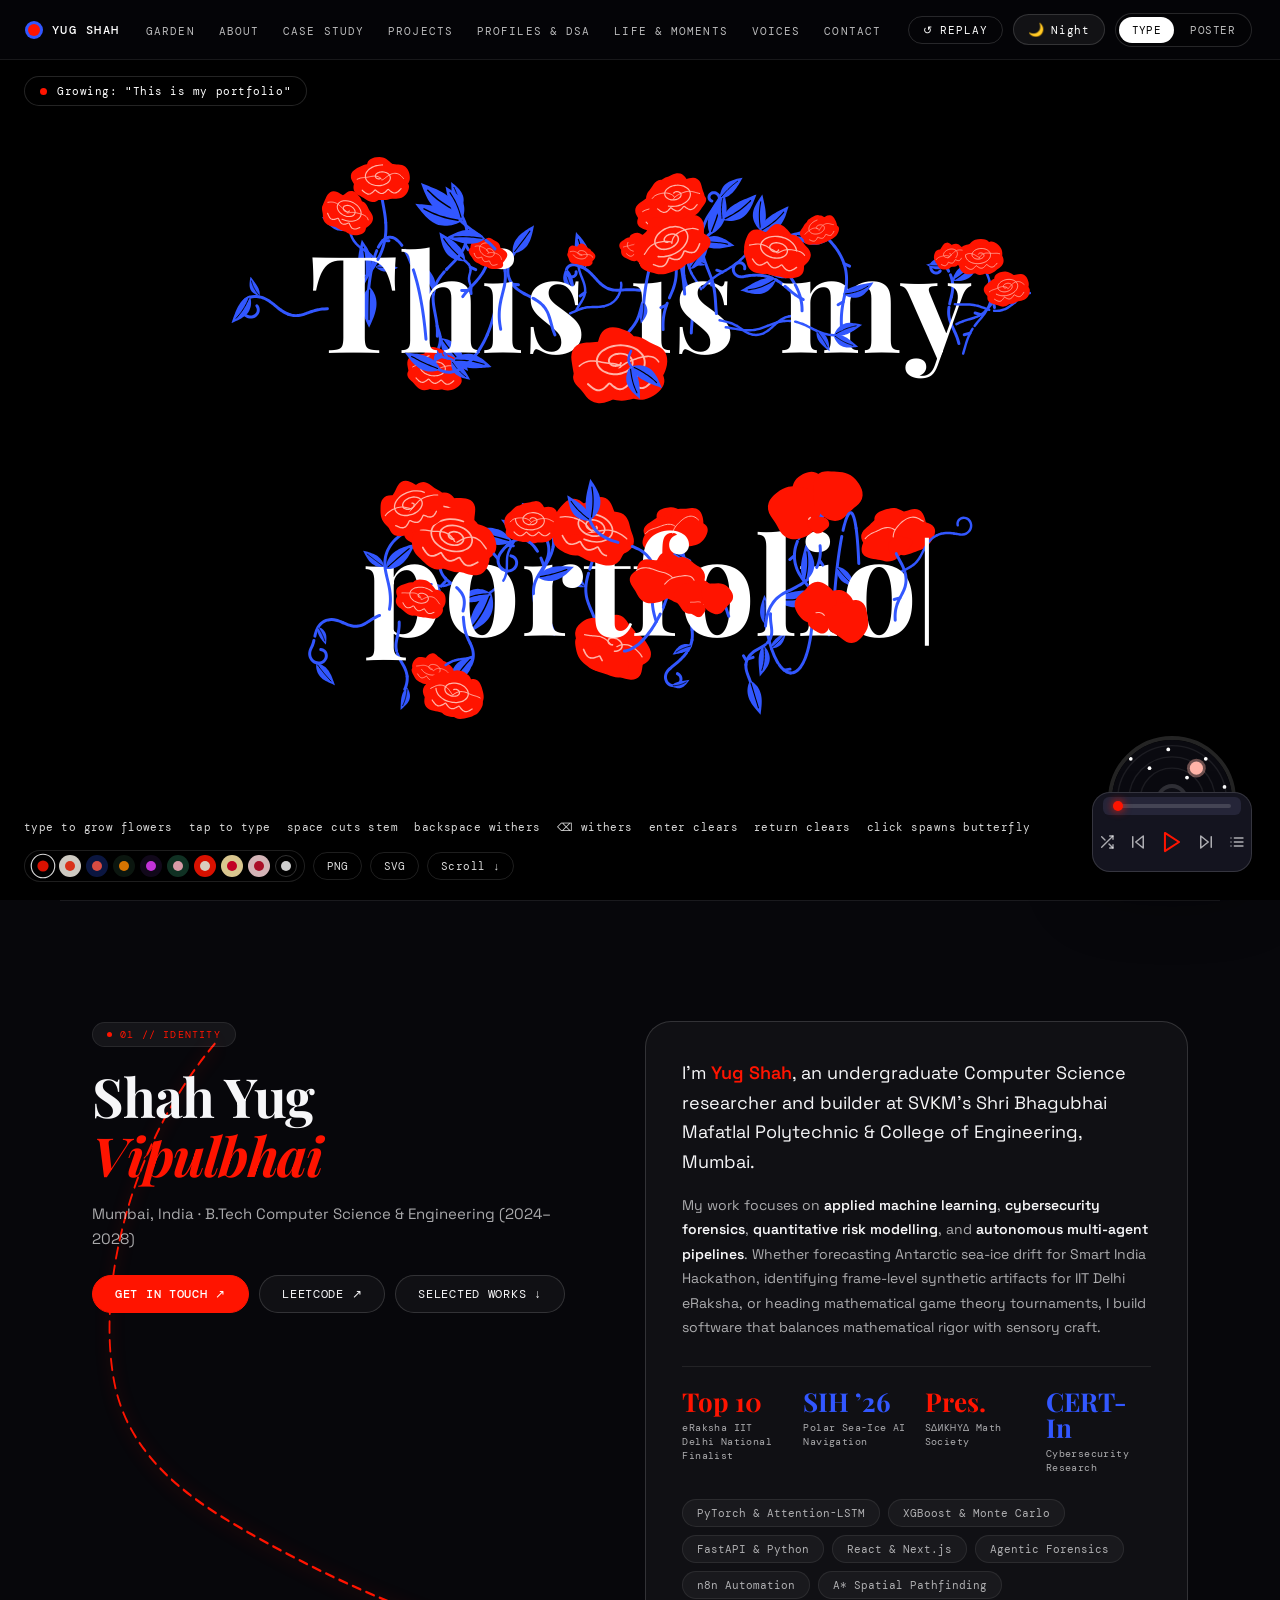
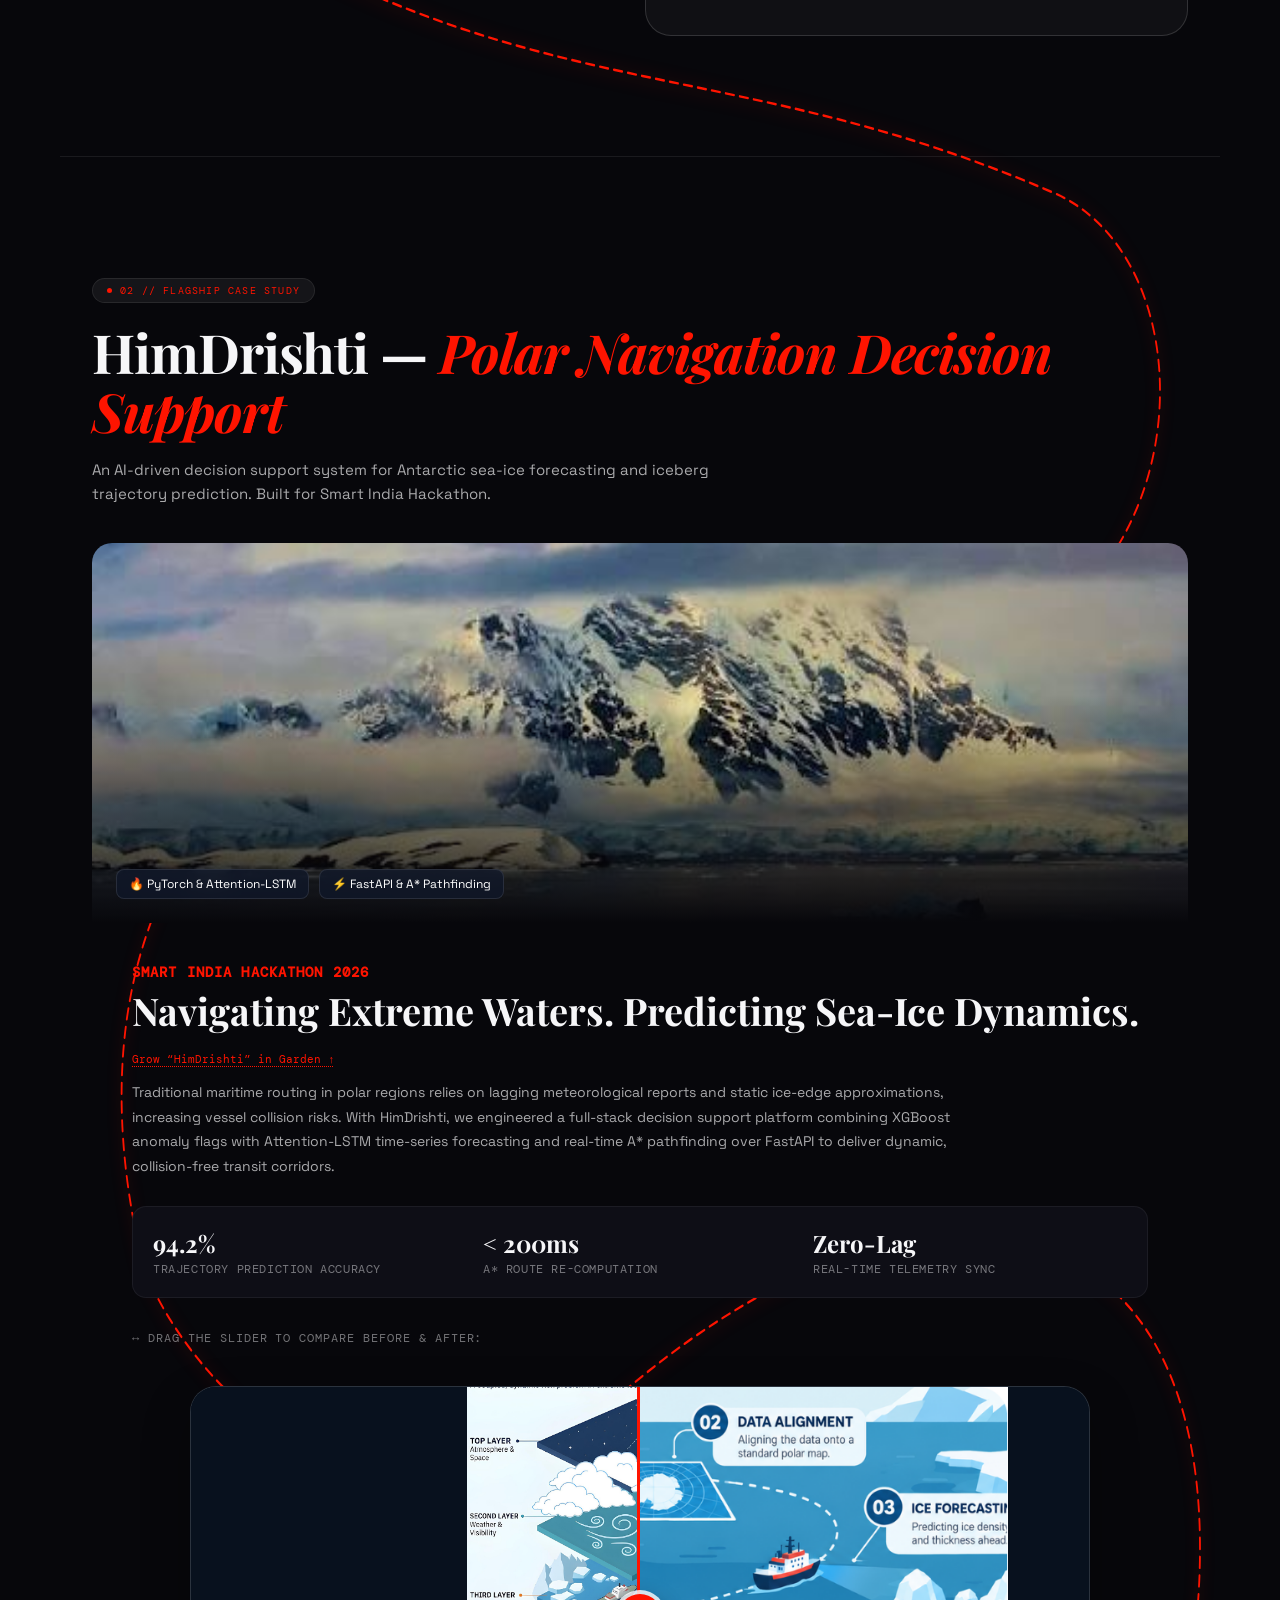
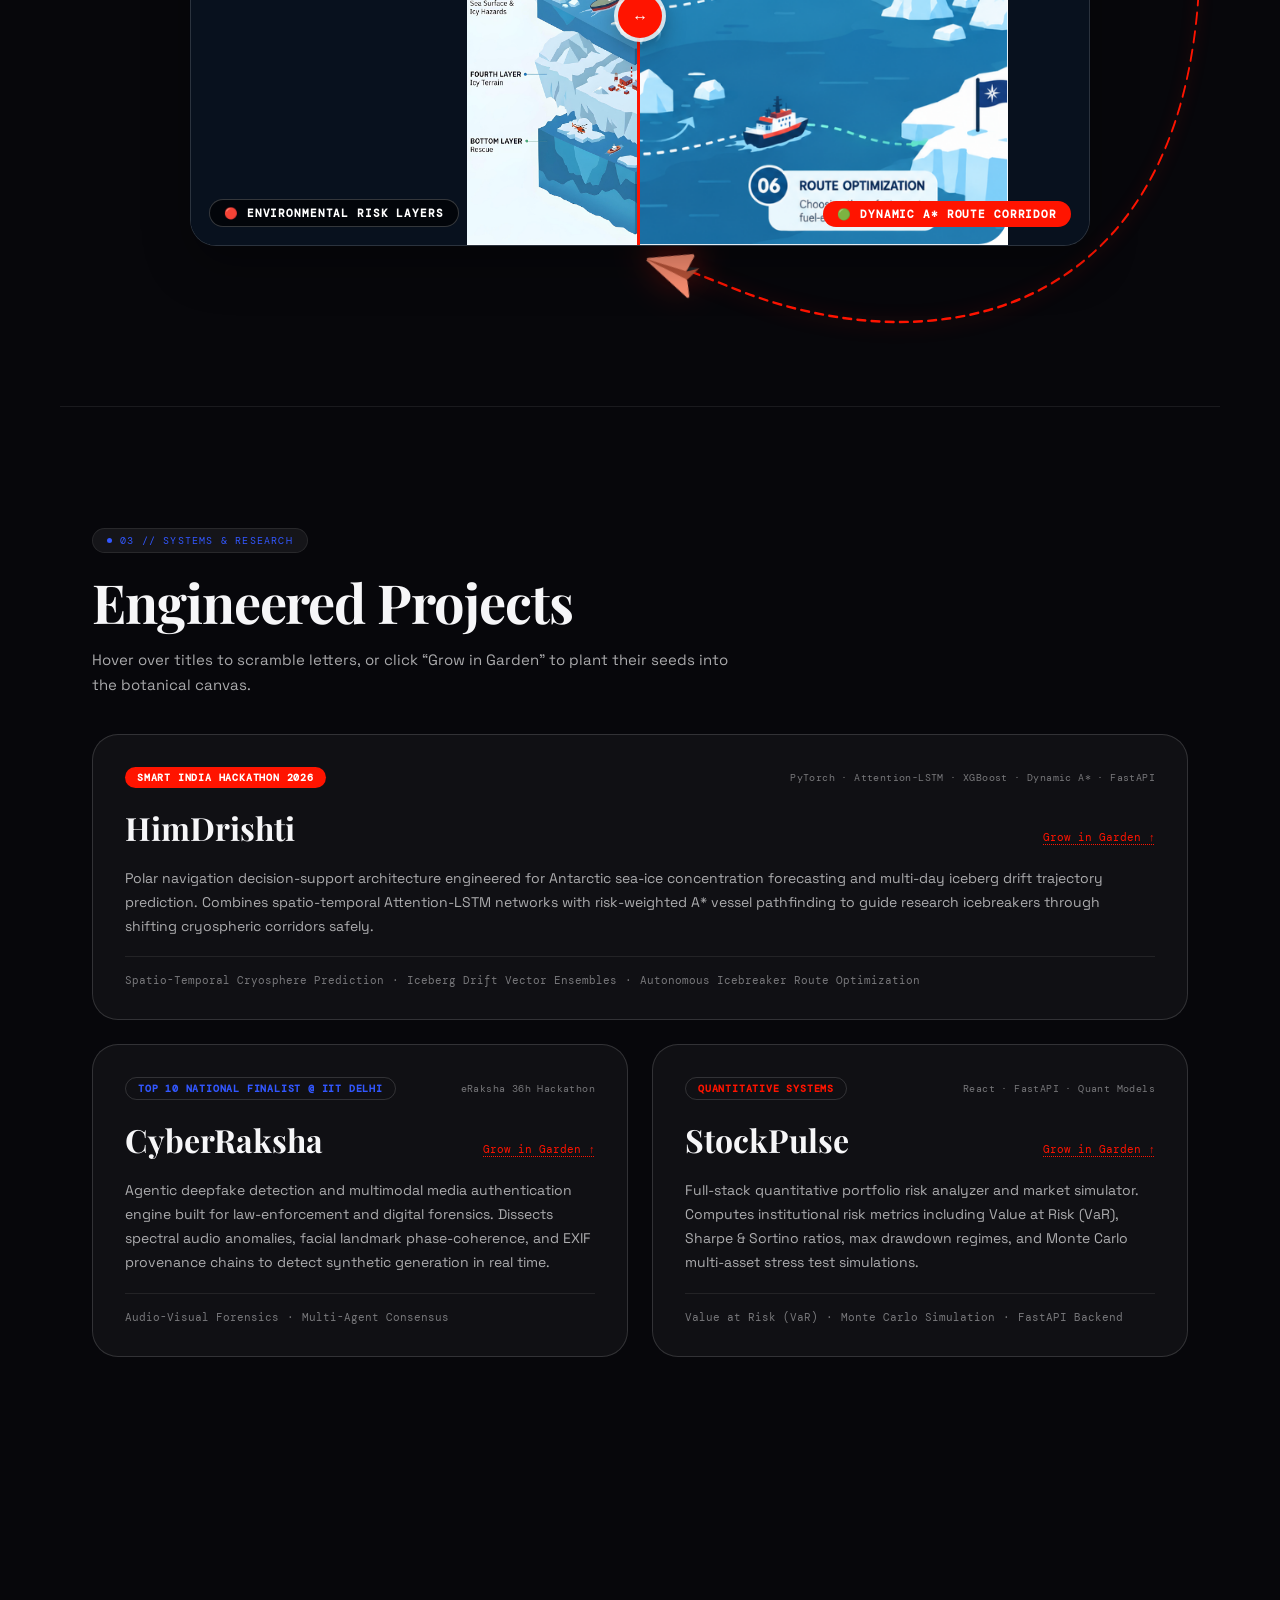
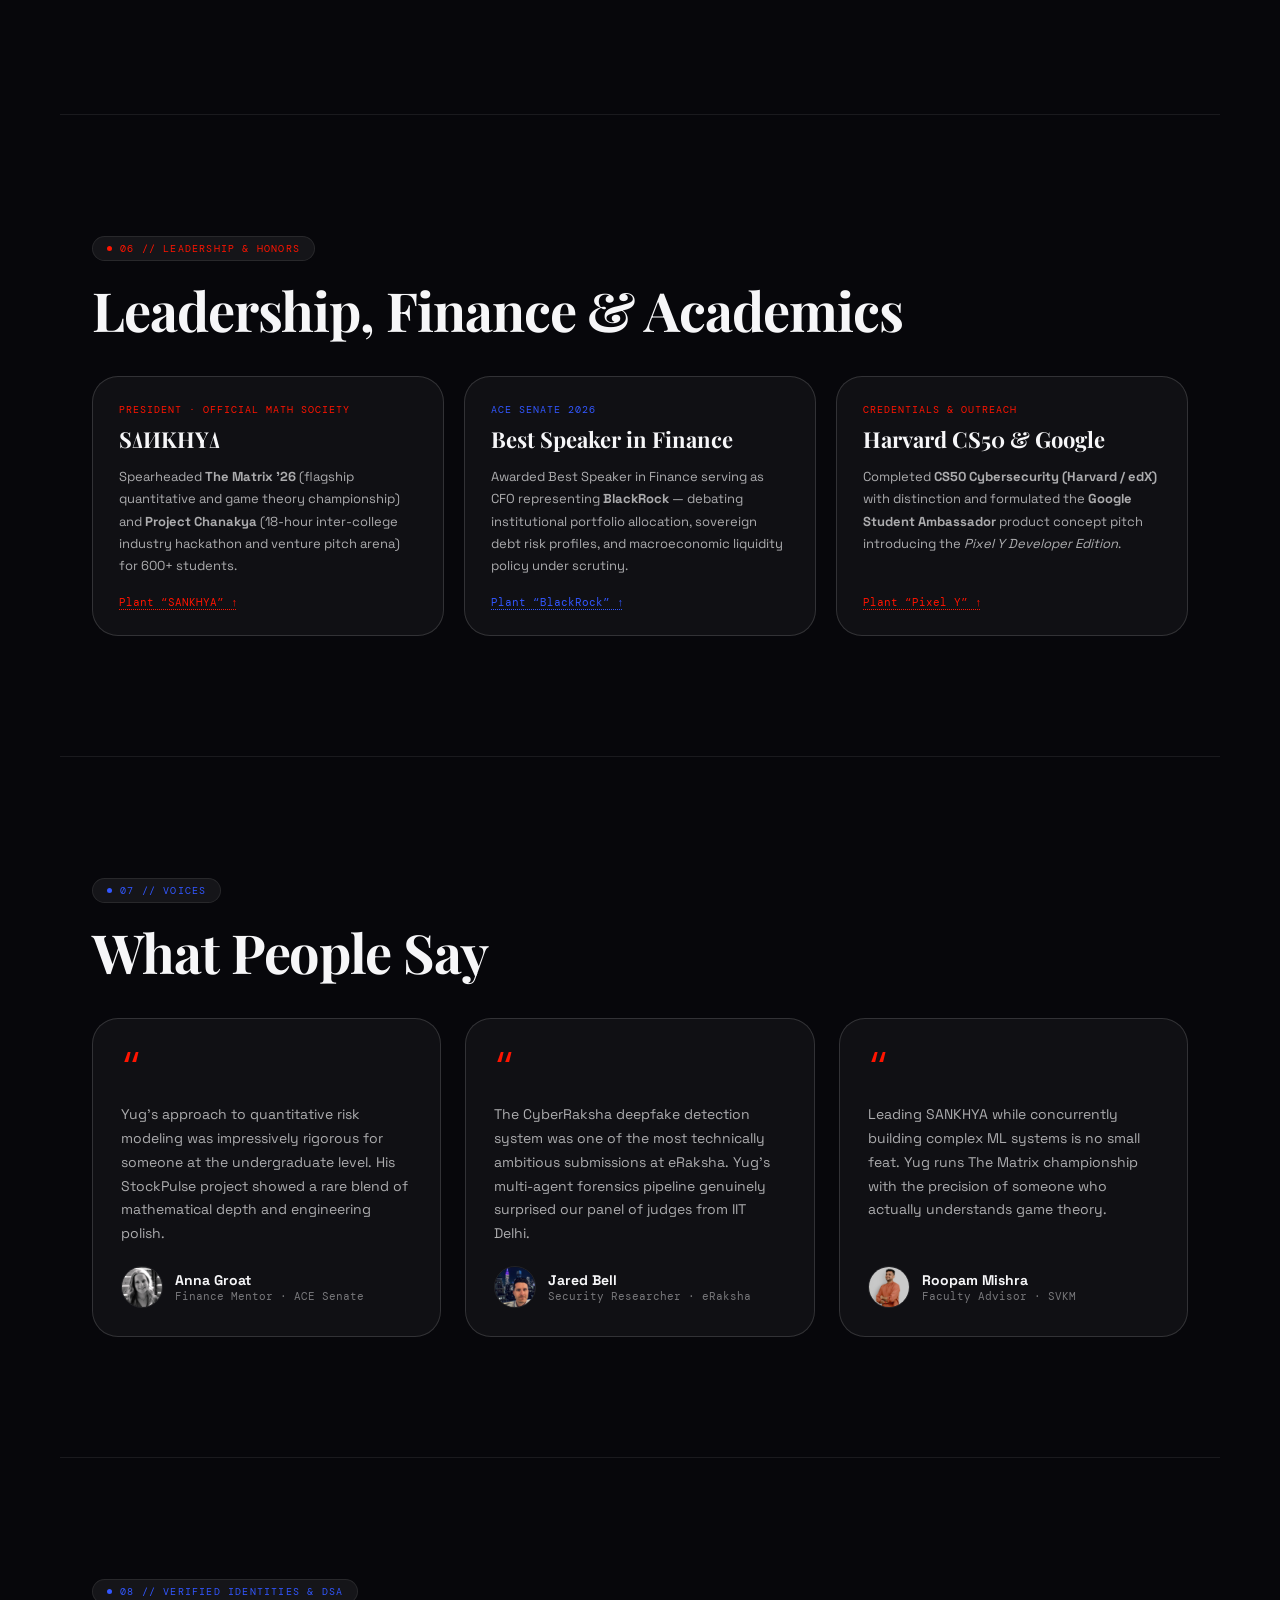
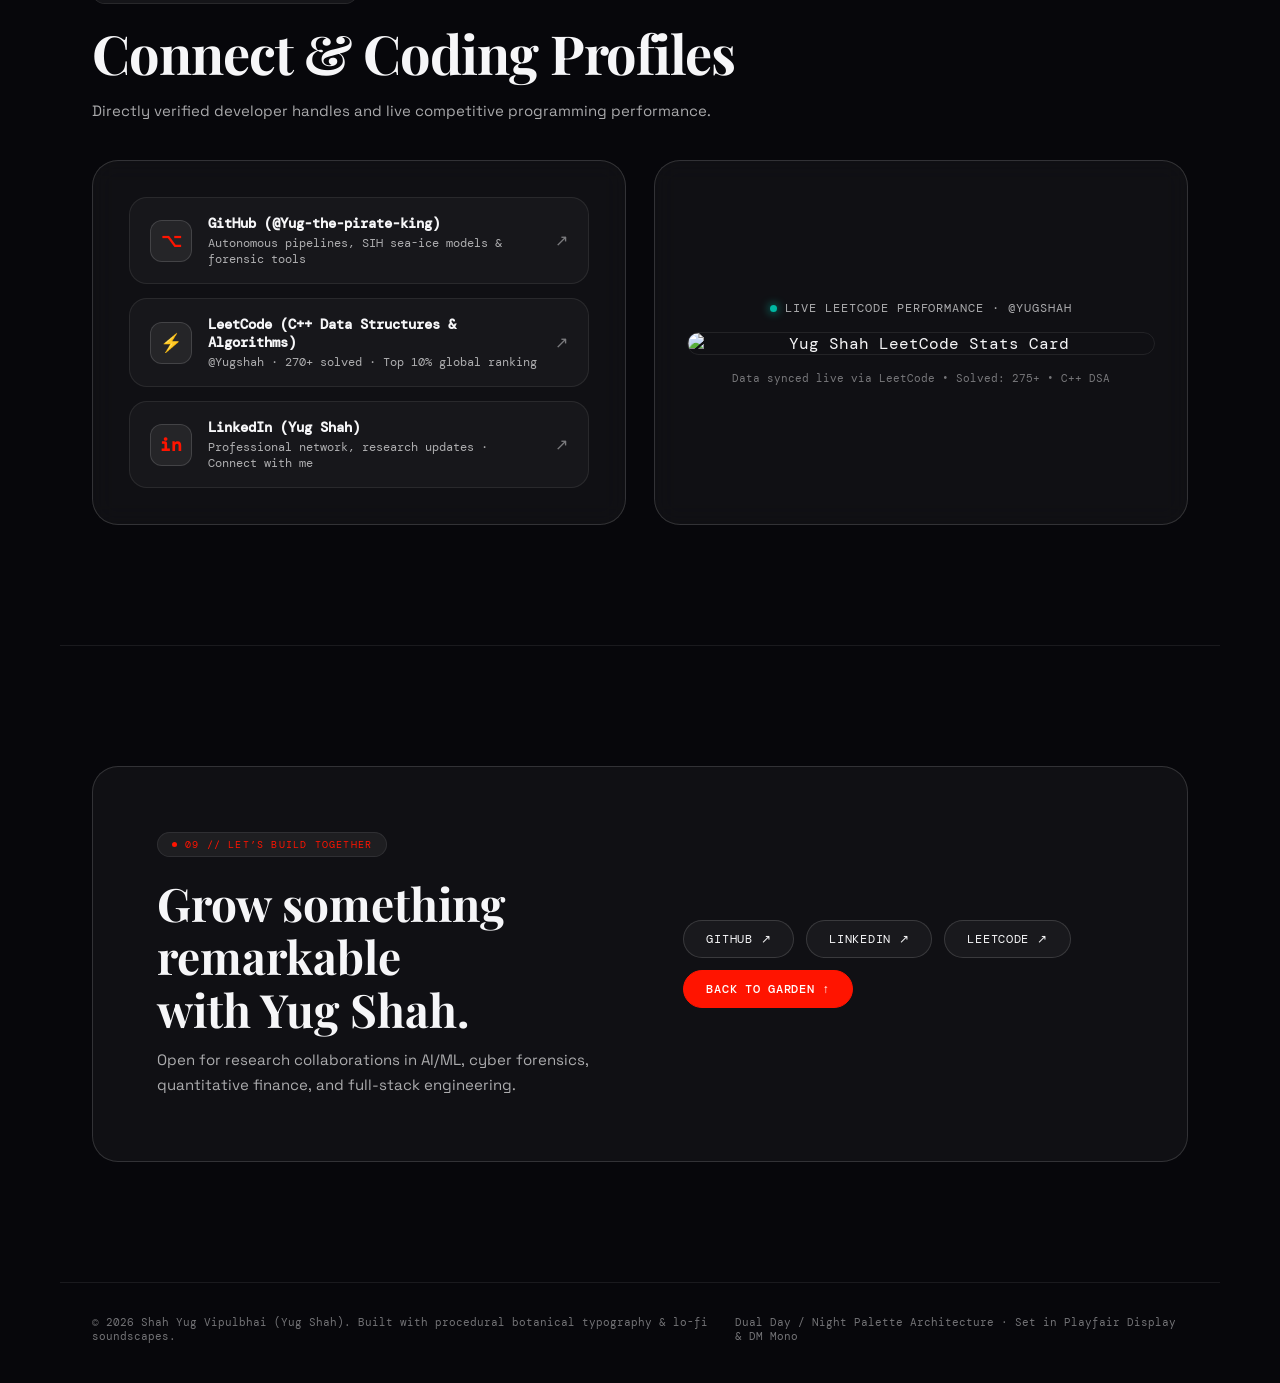
==== commit 0f246bf7: "feat: add mobile navigation overlay, responsive layout improvements, and audio playback fixes" ====
--- a/index.html
+++ b/index.html
@@ -4,10 +4,60 @@
 <head>
   <meta charset="UTF-8">
   <meta name="viewport" content="width=device-width, initial-scale=1.0">
-  <title>Yug Shah — Interactive Type Garden & Playful Portfolio</title>
+
+  <!-- Primary SEO Title & Description -->
+  <title>Yug Shah (Shah Yug Vipulbhai) | CS Developer, LeetCode &amp; Portfolio</title>
   <meta name="description"
-    content="Shah Yug Vipulbhai (Yug Shah) — Computer Science & Engineering researcher, AI/ML builder, quantitative systems developer. Interactive procedural botanical typography, lo-fi music player, and creative works.">
+    content="Official portfolio of Yug Shah (Shah Yug Vipulbhai), a B.Tech Computer Science and Engineering student in Mumbai specializing in C++ DSA, Full-Stack Development, Cybersecurity, and AI.">
+  <meta name="author" content="Yug Shah">
+  <meta name="robots" content="index, follow">
+  <link rel="canonical" href="https://yugshah.xyz/">
   <link rel="icon" type="image/webp" href="./index_files/favicon.webp">
+
+  <!-- Open Graph (Social Preview for LinkedIn, WhatsApp, Discord) -->
+  <meta property="og:type" content="website">
+  <meta property="og:title" content="Yug Shah | Developer Portfolio &amp; Digital Garden">
+  <meta property="og:description"
+    content="Explore the software engineering, C++ DSA, AI, and cybersecurity projects of Yug Shah.">
+  <meta property="og:url" content="https://yugshah.xyz/">
+  <meta property="og:site_name" content="Yug Shah">
+
+  <!-- Google Knowledge Graph Schema (Connects GitHub, LinkedIn & LeetCode) -->
+  <script type="application/ld+json">
+  {
+    "@context": "https://schema.org",
+    "@type": "Person",
+    "name": "Yug Shah",
+    "alternateName": "Shah Yug Vipulbhai",
+    "url": "https://yugshah.xyz/",
+    "jobTitle": "Computer Science & Engineering Student and Developer",
+    "address": {
+      "@type": "PostalAddress",
+      "addressLocality": "Mumbai",
+      "addressRegion": "Maharashtra",
+      "addressCountry": "IN"
+    },
+    "affiliation": {
+      "@type": "CollegeOrUniversity",
+      "name": "SVKM's Shri Bhagubhai Mafatlal Polytechnic and College of Engineering"
+    },
+    "knowsAbout": [
+      "Data Structures and Algorithms",
+      "C++",
+      "Python",
+      "React",
+      "Full-Stack Web Development",
+      "Cybersecurity",
+      "Machine Learning",
+      "Quantitative Finance"
+    ],
+    "sameAs": [
+      "https://github.com/Yug-the-pirate-king",
+      "https://leetcode.com/u/Yugshah/",
+      "https://www.linkedin.com/in/yug-shah26"
+    ]
+  }
+  </script>
 
   <!-- Google Fonts: DM Mono, Playfair Display, Space Grotesk, Caveat for playful notes -->
   <link rel="preconnect" href="https://fonts.googleapis.com">
@@ -208,6 +258,110 @@
       }
     }
 
+    /* ════ HAMBURGER MENU BUTTON ════ */
+    .hamburger-btn {
+      display: none;
+      flex-direction: column;
+      justify-content: center;
+      align-items: center;
+      gap: 5px;
+      width: 36px;
+      height: 36px;
+      padding: 6px;
+      border: 1px solid var(--border);
+      border-radius: 8px;
+      background: var(--badge-bg);
+      cursor: pointer;
+      transition: all 0.25s ease;
+      z-index: 110;
+    }
+
+    .hamburger-btn:hover {
+      border-color: var(--flower);
+    }
+
+    .hamburger-btn span {
+      display: block;
+      width: 18px;
+      height: 2px;
+      background: var(--garden-text);
+      border-radius: 2px;
+      transition: all 0.3s ease;
+    }
+
+    .hamburger-btn.open span:nth-child(1) {
+      transform: rotate(45deg) translate(5px, 5px);
+    }
+    .hamburger-btn.open span:nth-child(2) {
+      opacity: 0;
+    }
+    .hamburger-btn.open span:nth-child(3) {
+      transform: rotate(-45deg) translate(5px, -5px);
+    }
+
+    @media (max-width: 1024px) {
+      .hamburger-btn {
+        display: flex;
+      }
+    }
+
+    /* ════ MOBILE NAV OVERLAY ════ */
+    .mobile-nav-overlay {
+      position: fixed;
+      top: 60px;
+      left: 0;
+      right: 0;
+      bottom: 0;
+      background: var(--bg-base);
+      z-index: 99;
+      display: flex;
+      flex-direction: column;
+      align-items: center;
+      justify-content: flex-start;
+      padding-top: 40px;
+      gap: 8px;
+      opacity: 0;
+      visibility: hidden;
+      transform: translateY(-20px);
+      transition: opacity 0.35s var(--ease-out), transform 0.35s var(--ease-out), visibility 0.35s;
+      backdrop-filter: blur(20px);
+      -webkit-backdrop-filter: blur(20px);
+    }
+
+    .mobile-nav-overlay.open {
+      opacity: 1;
+      visibility: visible;
+      transform: translateY(0);
+    }
+
+    .mobile-nav-overlay a {
+      font-size: 16px;
+      font-family: 'Space Grotesk', sans-serif;
+      letter-spacing: 0.06em;
+      text-transform: uppercase;
+      color: var(--text-primary);
+      padding: 14px 32px;
+      border-radius: var(--radius-md);
+      transition: all 0.2s ease;
+      width: 80%;
+      max-width: 360px;
+      text-align: center;
+      border: 1px solid transparent;
+    }
+
+    .mobile-nav-overlay a:hover,
+    .mobile-nav-overlay a:active {
+      color: var(--flower);
+      border-color: var(--border);
+      background: var(--bg-card);
+    }
+
+    .mobile-nav-controls {
+      display: flex;
+      gap: 10px;
+      margin-top: 24px;
+    }
+
     .nav-links a {
       font-size: 11px;
       letter-spacing: 0.1em;
@@ -226,6 +380,24 @@
       display: flex;
       align-items: center;
       gap: 10px;
+    }
+
+    @media (max-width: 640px) {
+      .nav-controls {
+        gap: 6px;
+      }
+      #nav-replay-btn {
+        display: none;
+      }
+      #modes {
+        display: none;
+      }
+      #theme-toggle span:last-child {
+        display: none;
+      }
+      #theme-toggle {
+        padding: 6px 10px;
+      }
     }
 
     .nav-btn {
@@ -482,6 +654,16 @@
       backdrop-filter: blur(10px);
       color: var(--garden-text);
       transition: opacity 0.3s ease;
+    }
+
+    @media (max-width: 640px) {
+      #intro-badge {
+        top: 68px;
+        left: 12px;
+        right: 12px;
+        font-size: 10px;
+        padding: 6px 12px;
+      }
     }
 
     html.day #intro-badge {
@@ -534,6 +716,20 @@
       animation: floatBanner 3.6s ease-in-out infinite;
     }
 
+    @media (max-width: 640px) {
+      #hero-prompt {
+        bottom: 64px;
+        padding: 12px 16px;
+        flex-direction: column;
+        gap: 10px;
+        text-align: center;
+      }
+      .prompt-buttons {
+        width: 100%;
+        justify-content: center;
+      }
+    }
+
     html.day #hero-prompt {
       background: rgba(253, 248, 240, 0.92);
       color: var(--text-primary);
@@ -617,6 +813,25 @@
       opacity: 0.85;
     }
 
+    @media (max-width: 640px) {
+      #bar {
+        left: 12px;
+        right: 12px;
+        bottom: 10px;
+        font-size: 9px;
+        gap: 8px;
+      }
+      [data-tg="hints"] {
+        gap: 8px;
+      }
+      [data-tg="ctrls"] {
+        gap: 4px;
+      }
+      [data-tg="fine"] {
+        display: none;
+      }
+    }
+
     [data-tg="hints"] {
       display: flex;
       gap: 16px;
@@ -673,6 +888,12 @@
       z-index: 20;
     }
 
+    @media (max-width: 768px) {
+      #poster {
+        grid-template-columns: 1fr;
+      }
+    }
+
     [data-tg="panel"] {
       border-right: 1px solid #1E1E1E;
       overflow-y: auto;
@@ -689,6 +910,12 @@
       align-items: center;
       justify-content: center;
       padding: 28px;
+    }
+
+    @media (max-width: 768px) {
+      [data-tg="stage"] {
+        padding: 16px;
+      }
     }
 
     #pcv {
@@ -2260,7 +2487,248 @@
       footer {
         flex-direction: column;
         text-align: center;
-      }
+        padding: 24px 20px 32px;
+      }
+    }
+
+    /* ════ ADDITIONAL MOBILE RESPONSIVE OVERRIDES ════ */
+    @media (max-width: 480px) {
+      .section-title {
+        font-size: clamp(26px, 7vw, 34px);
+      }
+      .section-subtitle {
+        font-size: 13px;
+      }
+      .bio-lead {
+        font-size: 15px;
+      }
+      .bio-body {
+        font-size: 13px;
+      }
+      .project-card {
+        padding: 22px;
+      }
+      .lead-card {
+        padding: 20px;
+      }
+      .t-card {
+        padding: 20px;
+      }
+      .contact-cta-title {
+        font-size: clamp(22px, 6vw, 34px);
+      }
+      .contact-links {
+        flex-direction: column;
+        align-items: stretch;
+      }
+      .contact-pill {
+        text-align: center;
+      }
+      .hike-img {
+        height: 180px;
+      }
+      .polaroid-photo {
+        height: 200px;
+      }
+      .compare-container {
+        height: 220px;
+      }
+      .metric-value {
+        font-size: 20px;
+      }
+      .player-card-box {
+        width: 140px;
+        height: 72px;
+      }
+    }
+
+    @media (max-width: 640px) {
+      #top-nav {
+        padding: 0 14px;
+        height: 56px;
+      }
+    }
+
+    /* ════ PROFILES & LEETCODE SECTION ════ */
+    .profiles-grid {
+      display: grid;
+      grid-template-columns: 1fr 1fr;
+      gap: 28px;
+      margin-top: 36px;
+      align-items: stretch;
+    }
+
+    @media (max-width: 900px) {
+      .profiles-grid {
+        grid-template-columns: 1fr;
+        gap: 22px;
+      }
+    }
+
+    .profiles-card {
+      background: var(--bg-card);
+      border: 1px solid var(--border);
+      border-radius: var(--radius-lg);
+      padding: clamp(24px, 4vw, 36px);
+      display: flex;
+      flex-direction: column;
+      justify-content: center;
+      transition: all 0.35s var(--ease-out);
+      backdrop-filter: blur(12px);
+      -webkit-backdrop-filter: blur(12px);
+    }
+
+    .profiles-card:hover {
+      border-color: var(--flower);
+      background: var(--bg-card-hover);
+      transform: translateY(-2px);
+    }
+
+    .profiles-list {
+      list-style: none;
+      padding: 0;
+      margin: 0;
+      display: flex;
+      flex-direction: column;
+      gap: 14px;
+    }
+
+    .profile-link-item {
+      display: flex;
+      align-items: center;
+      gap: 16px;
+      padding: 16px 20px;
+      background: rgba(255, 255, 255, 0.03);
+      border: 1px solid var(--border-subtle);
+      border-radius: var(--radius-md);
+      color: var(--text-primary);
+      text-decoration: none;
+      transition: all 0.25s ease;
+    }
+
+    html.day .profile-link-item {
+      background: rgba(0, 0, 0, 0.03);
+    }
+
+    .profile-link-item:hover {
+      border-color: var(--flower);
+      background: rgba(255, 20, 0, 0.06);
+      transform: translateX(4px);
+    }
+
+    .profile-icon {
+      font-size: 18px;
+      font-weight: 700;
+      width: 42px;
+      height: 42px;
+      border-radius: 12px;
+      background: var(--badge-bg);
+      border: 1px solid var(--border);
+      display: flex;
+      align-items: center;
+      justify-content: center;
+      color: var(--flower);
+      flex-shrink: 0;
+      font-family: 'DM Mono', monospace;
+    }
+
+    .profile-info {
+      flex: 1;
+      display: flex;
+      flex-direction: column;
+      gap: 3px;
+    }
+
+    .profile-info strong {
+      font-size: 14px;
+      font-weight: 600;
+      color: var(--text-primary);
+    }
+
+    .profile-info span {
+      font-size: 12px;
+      color: var(--text-secondary);
+      font-family: 'DM Mono', monospace;
+    }
+
+    .profile-link-item .arrow {
+      font-size: 16px;
+      color: var(--text-muted);
+      transition: transform 0.25s ease, color 0.25s ease;
+    }
+
+    .profile-link-item:hover .arrow {
+      color: var(--flower);
+      transform: translate(2px, -2px);
+    }
+
+    .profiles-stats-card {
+      background: var(--bg-card);
+      border: 1px solid var(--border);
+      border-radius: var(--radius-lg);
+      padding: clamp(24px, 4vw, 32px);
+      display: flex;
+      flex-direction: column;
+      gap: 16px;
+      justify-content: center;
+      align-items: center;
+      text-align: center;
+      transition: all 0.35s var(--ease-out);
+      backdrop-filter: blur(12px);
+      -webkit-backdrop-filter: blur(12px);
+    }
+
+    .profiles-stats-card:hover {
+      border-color: #FFA116;
+      background: var(--bg-card-hover);
+      transform: translateY(-2px);
+    }
+
+    .stats-card-header {
+      display: flex;
+      align-items: center;
+      gap: 8px;
+      font-size: 12px;
+      font-family: 'DM Mono', monospace;
+      text-transform: uppercase;
+      letter-spacing: 0.08em;
+      color: var(--text-secondary);
+    }
+
+    .live-dot {
+      width: 7px;
+      height: 7px;
+      border-radius: 50%;
+      background: #00B8A3;
+      box-shadow: 0 0 10px #00B8A3;
+      display: inline-block;
+      animation: pulseLive 2s infinite ease-in-out;
+    }
+
+    @keyframes pulseLive {
+      0%, 100% { opacity: 1; transform: scale(1); }
+      50% { opacity: 0.4; transform: scale(0.85); }
+    }
+
+    .leetcode-stats-link {
+      display: block;
+      width: 100%;
+      max-width: 480px;
+      border-radius: 12px;
+      overflow: hidden;
+      transition: transform 0.3s ease;
+    }
+
+    .leetcode-stats-link:hover {
+      transform: scale(1.02);
+    }
+
+    .leetcode-card-img {
+      width: 100%;
+      height: auto;
+      display: block;
+      border-radius: 12px;
+      border: 1px solid var(--border-subtle);
     }
   </style>
 </head>
@@ -2280,6 +2748,7 @@
         <li><a href="#about">About</a></li>
         <li><a href="#case-study">Case Study</a></li>
         <li><a href="#projects">Projects</a></li>
+        <li><a href="#profiles">Profiles &amp; DSA</a></li>
         <li><a href="#polaroids">Life &amp; Moments</a></li>
         <li><a href="#testimonials">Voices</a></li>
         <li><a href="#contact">Contact</a></li>
@@ -2298,8 +2767,30 @@
       </button>
 
       <div id="modes"></div>
+
+      <button class="hamburger-btn" id="hamburger-btn" aria-label="Toggle mobile menu">
+        <span></span>
+        <span></span>
+        <span></span>
+      </button>
     </div>
   </header>
+
+  <!-- ════ MOBILE NAV OVERLAY ════ -->
+  <div class="mobile-nav-overlay" id="mobile-nav-overlay">
+    <a href="#garden" class="mobile-nav-link">Garden</a>
+    <a href="#about" class="mobile-nav-link">About</a>
+    <a href="#case-study" class="mobile-nav-link">Case Study</a>
+    <a href="#projects" class="mobile-nav-link">Projects</a>
+    <a href="#profiles" class="mobile-nav-link">Profiles &amp; DSA</a>
+    <a href="#polaroids" class="mobile-nav-link">Life & Moments</a>
+    <a href="#testimonials" class="mobile-nav-link">Voices</a>
+    <a href="#contact" class="mobile-nav-link">Contact</a>
+    <div class="mobile-nav-controls">
+      <button id="mobile-replay-btn" class="nav-btn" title="Replay flower typing animation">↺ Replay</button>
+    </div>
+  </div>
+
 
   <!-- ════ HERO: INTERACTIVE TYPE GARDEN ════ -->
   <section id="garden">
@@ -2418,8 +2909,8 @@
             Mumbai, India &middot; B.Tech Computer Science &amp; Engineering (2024&ndash;2028)
           </p>
           <div style="margin-top: 24px; display: flex; flex-wrap: wrap; gap: 10px;">
-            <a href="https://shahyug.netlify.app" target="_blank" rel="noopener" class="contact-pill primary">Live
-              Portfolio &#8599;</a>
+            <a href="#contact" class="contact-pill primary">Get in Touch &#8599;</a>
+            <a href="https://leetcode.com/u/Yugshah/" target="_blank" rel="me noopener" class="contact-pill">LeetCode &#8599;</a>
             <a href="#projects" class="contact-pill">Selected Works &#8595;</a>
           </div>
         </div>
@@ -2878,12 +3369,73 @@
       </div>
     </section>
 
-    <!-- ── 08. CONTACT ── -->
+    <!-- ── 08. CONNECT & CODING PROFILES (VERIFIED IDENTITIES) ── -->
+    <section id="profiles" class="section-wrap">
+      <div class="reveal">
+        <div class="eyebrow stem"><span class="eyebrow-dot"></span>08 // Verified Identities &amp; DSA</div>
+        <h2 class="section-title">Connect &amp; Coding Profiles</h2>
+        <p class="section-subtitle">
+          Directly verified developer handles and live competitive programming performance.
+        </p>
+      </div>
+
+      <div class="profiles-grid reveal delay-1">
+        <div class="profiles-card">
+          <ul class="profiles-list">
+            <li>
+              <a href="https://github.com/Yug-the-pirate-king" rel="me noopener" target="_blank" class="profile-link-item">
+                <span class="profile-icon">⌥</span>
+                <div class="profile-info">
+                  <strong>GitHub (@Yug-the-pirate-king)</strong>
+                  <span>Autonomous pipelines, SIH sea-ice models &amp; forensic tools</span>
+                </div>
+                <span class="arrow">&#8599;</span>
+              </a>
+            </li>
+            <li>
+              <a href="https://leetcode.com/u/Yugshah/" rel="me noopener" target="_blank" class="profile-link-item">
+                <span class="profile-icon">⚡</span>
+                <div class="profile-info">
+                  <strong>LeetCode (C++ Data Structures &amp; Algorithms)</strong>
+                  <span>@Yugshah &middot; 270+ solved &middot; Top 10% global ranking</span>
+                </div>
+                <span class="arrow">&#8599;</span>
+              </a>
+            </li>
+            <li>
+              <a href="https://www.linkedin.com/in/yug-shah26" rel="me noopener" target="_blank" class="profile-link-item">
+                <span class="profile-icon">in</span>
+                <div class="profile-info">
+                  <strong>LinkedIn (Yug Shah)</strong>
+                  <span>Professional network, research updates &middot; Connect with me</span>
+                </div>
+                <span class="arrow">&#8599;</span>
+              </a>
+            </li>
+          </ul>
+        </div>
+
+        <!-- Live LeetCode Stats Card (Bonus) -->
+        <div class="profiles-stats-card">
+          <div class="stats-card-header">
+            <span class="live-dot"></span> Live LeetCode Performance &middot; @Yugshah
+          </div>
+          <a href="https://leetcode.com/u/Yugshah/" target="_blank" rel="me noopener" class="leetcode-stats-link" title="Visit Yug Shah's LeetCode Profile">
+            <img src="https://leetcard.jacoblin.cool/Yugshah?theme=dark&font=Space%20Grotesk&border=0" alt="Yug Shah LeetCode Stats Card" class="leetcode-card-img" loading="lazy">
+          </a>
+          <div style="font-size: 11px; color: var(--text-muted); font-family: 'DM Mono', monospace;">
+            Data synced live via LeetCode &bull; Solved: 275+ &bull; C++ DSA
+          </div>
+        </div>
+      </div>
+    </section>
+
+    <!-- ── 09. CONTACT ── -->
     <section id="contact" class="section-wrap">
 
       <div class="contact-box reveal">
         <div>
-          <div class="eyebrow"><span class="eyebrow-dot"></span>08 // Let&rsquo;s Build Together</div>
+          <div class="eyebrow"><span class="eyebrow-dot"></span>09 // Let&rsquo;s Build Together</div>
           <h2 class="contact-cta-title">Grow something remarkable<br>with Yug Shah.</h2>
           <p class="section-subtitle" style="margin-top: 12px;">
             Open for research collaborations in AI/ML, cyber forensics, quantitative finance, and full-stack
@@ -2892,11 +3444,11 @@
         </div>
 
         <div class="contact-links">
-          <a href="https://shahyug.netlify.app" target="_blank" rel="noopener" class="contact-pill">shahyug.netlify.app
+          <a href="https://github.com/Yug-the-pirate-king" target="_blank" rel="me noopener" class="contact-pill">GitHub
             &#8599;</a>
-          <a href="https://github.com/Yug-the-pirate-king" target="_blank" rel="noopener" class="contact-pill">GitHub
+          <a href="https://www.linkedin.com/in/yug-shah26" target="_blank" rel="me noopener" class="contact-pill">LinkedIn
             &#8599;</a>
-          <a href="https://www.linkedin.com/in/yug-shah26" target="_blank" rel="noopener" class="contact-pill">LinkedIn
+          <a href="https://leetcode.com/u/Yugshah/" target="_blank" rel="me noopener" class="contact-pill">LeetCode
             &#8599;</a>
           <a href="#garden" id="footer-back-top" class="contact-pill primary">Back to Garden &#8593;</a>
         </div>
@@ -3440,7 +3992,7 @@
           item.addEventListener('click', function () {
             trackIndex = i;
             fakeCur = 0;
-            playTrack();
+            playTrack(true);
           });
           playlistTrackList.appendChild(item);
         });
@@ -3584,12 +4136,16 @@
         });
       }
 
-      function playTrack() {
+      function playTrack(forceReload) {
         updateTrackMeta();
         renderPlaylist();
         var t = tracks[trackIndex];
 
-        audioEl.src = t.file;
+        // Only reset src if we're loading a new track
+        if (forceReload || audioEl.getAttribute('data-current-index') != trackIndex) {
+          audioEl.src = t.file;
+          audioEl.setAttribute('data-current-index', trackIndex);
+        }
         var playPromise = audioEl.play();
         if (playPromise !== undefined) {
           playPromise.then(function () {
@@ -3611,9 +4167,33 @@
         setPlayingState(false);
       }
 
+      function resumeTrack() {
+        var playPromise = audioEl.play();
+        if (playPromise !== undefined) {
+          playPromise.then(function () {
+            stopWebAudioSynth();
+            setPlayingState(true);
+          }).catch(function () {
+            startWebAudioSynth();
+            setPlayingState(true);
+          });
+        } else {
+          startWebAudioSynth();
+          setPlayingState(true);
+        }
+      }
+
       function togglePlay() {
-        if (isPlaying) pauseTrack();
-        else playTrack();
+        if (isPlaying) {
+          pauseTrack();
+        } else {
+          // If audio has a src and we're on the same track, just resume
+          if (audioEl.src && audioEl.getAttribute('data-current-index') == trackIndex) {
+            resumeTrack();
+          } else {
+            playTrack(true);
+          }
+        }
       }
 
       // Audio element time tracking
@@ -3636,7 +4216,7 @@
       audioEl.addEventListener('ended', function () {
         trackIndex = getNextIndex();
         fakeCur = 0;
-        playTrack();
+        playTrack(true);
       });
 
       // Simulated progress when in synth mode
@@ -3664,14 +4244,14 @@
         nextBtn.addEventListener('click', function () {
           trackIndex = getNextIndex();
           fakeCur = 0;
-          playTrack();
+          playTrack(true);
         });
       }
       if (prevBtn) {
         prevBtn.addEventListener('click', function () {
           trackIndex = getPrevIndex();
           fakeCur = 0;
-          playTrack();
+          playTrack(true);
         });
       }
 
@@ -3758,6 +4338,43 @@
       var replayBtn = document.getElementById('nav-replay-btn');
       if (replayBtn) {
         replayBtn.addEventListener('click', function () {
+          if (window._tg) {
+            if (window._tg.state.mode !== 'type') window._tg.setState({ mode: 'type' });
+            window.scrollTo({ top: 0, behavior: 'smooth' });
+            window._tg.startIntroSequence();
+          }
+        });
+      }
+
+      // Mobile Hamburger Navigation Overlay
+      var hamburgerBtn = document.getElementById('hamburger-btn');
+      var mobileNav = document.getElementById('mobile-nav-overlay');
+      if (hamburgerBtn && mobileNav) {
+        function toggleMobileNav(force) {
+          var open = force !== undefined ? force : !hamburgerBtn.classList.contains('open');
+          hamburgerBtn.classList.toggle('open', open);
+          mobileNav.classList.toggle('open', open);
+          document.body.style.overflow = open ? 'hidden' : '';
+        }
+        hamburgerBtn.addEventListener('click', function (e) {
+          e.stopPropagation();
+          toggleMobileNav();
+        });
+        mobileNav.querySelectorAll('.mobile-nav-link').forEach(function (link) {
+          link.addEventListener('click', function () {
+            toggleMobileNav(false);
+          });
+        });
+      }
+
+      var mobileReplayBtn = document.getElementById('mobile-replay-btn');
+      if (mobileReplayBtn) {
+        mobileReplayBtn.addEventListener('click', function () {
+          if (hamburgerBtn && mobileNav) {
+            hamburgerBtn.classList.remove('open');
+            mobileNav.classList.remove('open');
+            document.body.style.overflow = '';
+          }
           if (window._tg) {
             if (window._tg.state.mode !== 'type') window._tg.setState({ mode: 'type' });
             window.scrollTo({ top: 0, behavior: 'smooth' });
@@ -3847,7 +4464,10 @@
       }
 
       // Automated Portfolio Intro Sequence:
-      // 1) "Hello I am Yug Shah" -> bloom pause -> 2) clear -> 3) "Welcome to my portfolio" -> show prompt
+      // 1) "Hello I am Yug Shah" -> bloom
+      // 2) clear -> "This is my portfolio" -> bloom
+      // 3) clear -> "Type anything over here" -> bloom
+      // 4) clear completely so user has a clean canvas and knows they can type!
       startIntroSequence() {
         this.cancelIntroSequence();
         this.letters = [];
@@ -3866,9 +4486,10 @@
         }
 
         const phrase1 = 'Hello I am Yug Shah';
-        const phrase2 = 'Welcome to my portfolio';
-        const charDelay = 95;
-        let t = 450;
+        const phrase2 = 'This is my portfolio';
+        const phrase3 = 'Type anything over here';
+        const charDelay = 75;
+        let t = 400;
 
         const schedule = (fn, delay) => {
           const id = setTimeout(fn, delay);
@@ -3884,19 +4505,19 @@
             this.lastKey = now;
             this.add(ch, now);
           }, t);
-          t += ch === ' ' ? charDelay * 1.35 : charDelay;
+          t += ch === ' ' ? charDelay * 1.3 : charDelay;
         }
 
         // Spawn a celebratory butterfly mid-bloom
         schedule(() => {
           if (!this.introActive) return;
           this.spawnFly(this.W * 0.65, this.H * 0.38);
-        }, t + 500);
-
-        // Step 2: Pause ~2.2 seconds for roses to bloom fully
-        t += 2250;
-
-        // Step 3: Smoothly wither all letters (like clearing the garden)
+        }, t + 350);
+
+        // Pause for phrase1 to bloom
+        t += 1700;
+
+        // Step 2: Smoothly wither all letters
         schedule(() => {
           if (!this.introActive) return;
           const now = performance.now();
@@ -3908,19 +4529,19 @@
           }
         }, t);
 
-        t += 520;
+        t += 480;
         schedule(() => {
           if (!this.introActive) return;
           this.letters = [];
           this.layout(true);
           if (this.introStatusTextEl) {
-            this.introStatusTextEl.textContent = 'Growing: "Welcome to my portfolio"';
+            this.introStatusTextEl.textContent = 'Growing: "This is my portfolio"';
           }
         }, t);
 
-        t += 220;
-
-        // Step 4: Type "Welcome to my portfolio"
+        t += 180;
+
+        // Step 3: Type "This is my portfolio"
         for (let i = 0; i < phrase2.length; i++) {
           const ch = phrase2[i];
           schedule(() => {
@@ -3929,23 +4550,82 @@
             this.lastKey = now;
             this.add(ch, now);
           }, t);
-          t += ch === ' ' ? charDelay * 1.35 : charDelay;
-        }
-
-        // Step 5: Reveal interactive prompt & arm first-key auto-clear
-        t += 700;
+          t += ch === ' ' ? charDelay * 1.3 : charDelay;
+        }
+
+        // Pause for phrase2 to bloom
+        t += 1400;
+
+        // Step 4: Smoothly wither phrase2
         schedule(() => {
           if (!this.introActive) return;
+          const now = performance.now();
+          for (const l of this.letters) {
+            if (!l.dead) l.dead = now;
+          }
+          if (this.introStatusTextEl) {
+            this.introStatusTextEl.textContent = 'Clearing garden…';
+          }
+        }, t);
+
+        t += 480;
+        schedule(() => {
+          if (!this.introActive) return;
+          this.letters = [];
+          this.layout(true);
+          if (this.introStatusTextEl) {
+            this.introStatusTextEl.textContent = 'Notice: "Type anything over here"';
+          }
+        }, t);
+
+        t += 180;
+
+        // Step 5: Type "Type anything over here"
+        for (let i = 0; i < phrase3.length; i++) {
+          const ch = phrase3[i];
+          schedule(() => {
+            if (!this.introActive) return;
+            const now = performance.now();
+            this.lastKey = now;
+            this.add(ch, now);
+          }, t);
+          t += ch === ' ' ? charDelay * 1.3 : charDelay;
+        }
+
+        // Pause so user sees "Type anything over here" in full bloom
+        t += 1750;
+
+        // Step 6: Smoothly wither phrase3 so the canvas is clean and ready for user!
+        schedule(() => {
+          if (!this.introActive) return;
+          const now = performance.now();
+          for (const l of this.letters) {
+            if (!l.dead) l.dead = now;
+          }
+          if (this.introStatusTextEl) {
+            this.introStatusTextEl.textContent = 'Clearing garden for you…';
+          }
+        }, t);
+
+        t += 520;
+        schedule(() => {
+          if (!this.introActive) return;
+          this.letters = [];
+          this.layout(true);
           this.introActive = false;
-          this.awaitingFirstUserKey = true;
-          this.spawnFly(this.W * 0.35, this.H * 0.42);
+          this.awaitingFirstUserKey = false;
+          this.spawnFly(this.W * 0.45, this.H * 0.42);
+
           if (this.introStatusTextEl) {
             this.introDotEl.style.display = 'none';
-            this.introStatusTextEl.textContent = 'Interactive Garden Ready — Type anything or scroll ↓';
+            this.introStatusTextEl.textContent = '✨ Canvas ready — start typing anything on your keyboard!';
           }
           if (this.heroPromptEl) {
             this.heroPromptEl.style.opacity = '1';
             this.heroPromptEl.style.pointerEvents = 'auto';
+          }
+          if (this.inp.current) {
+            this.inp.current.focus({ preventScroll: true });
           }
         }, t);
       }
@@ -4015,18 +4695,15 @@
         // App pointerdown & click focus
         this.appEl.addEventListener('pointerdown', ev => {
           if (this.state.mode !== 'type' || !this.inp.current) return;
-          const touch = ev && ev.pointerType && ev.pointerType !== 'mouse';
           const onCanvas = ev && ev.target === this.cv.current;
-          if (touch) {
-            if (ev.cancelable && (onCanvas || (ev.target.closest && ev.target.closest('button')))) ev.preventDefault();
-          } else if (onCanvas) {
+          if (onCanvas) {
             this.inp.current.focus({ preventScroll: true });
+            this.spawnFly(ev.clientX, ev.clientY);
           }
-          if (onCanvas) this.spawnFly(ev.clientX, ev.clientY);
         });
 
         this.appEl.addEventListener('click', ev => {
-          if (this.state.mode === 'type' && this.inp.current && this.ptype !== 'mouse' && ev.target === this.cv.current) {
+          if (this.state.mode === 'type' && this.inp.current && ev.target === this.cv.current) {
             this.inp.current.focus({ preventScroll: true });
           }
         });
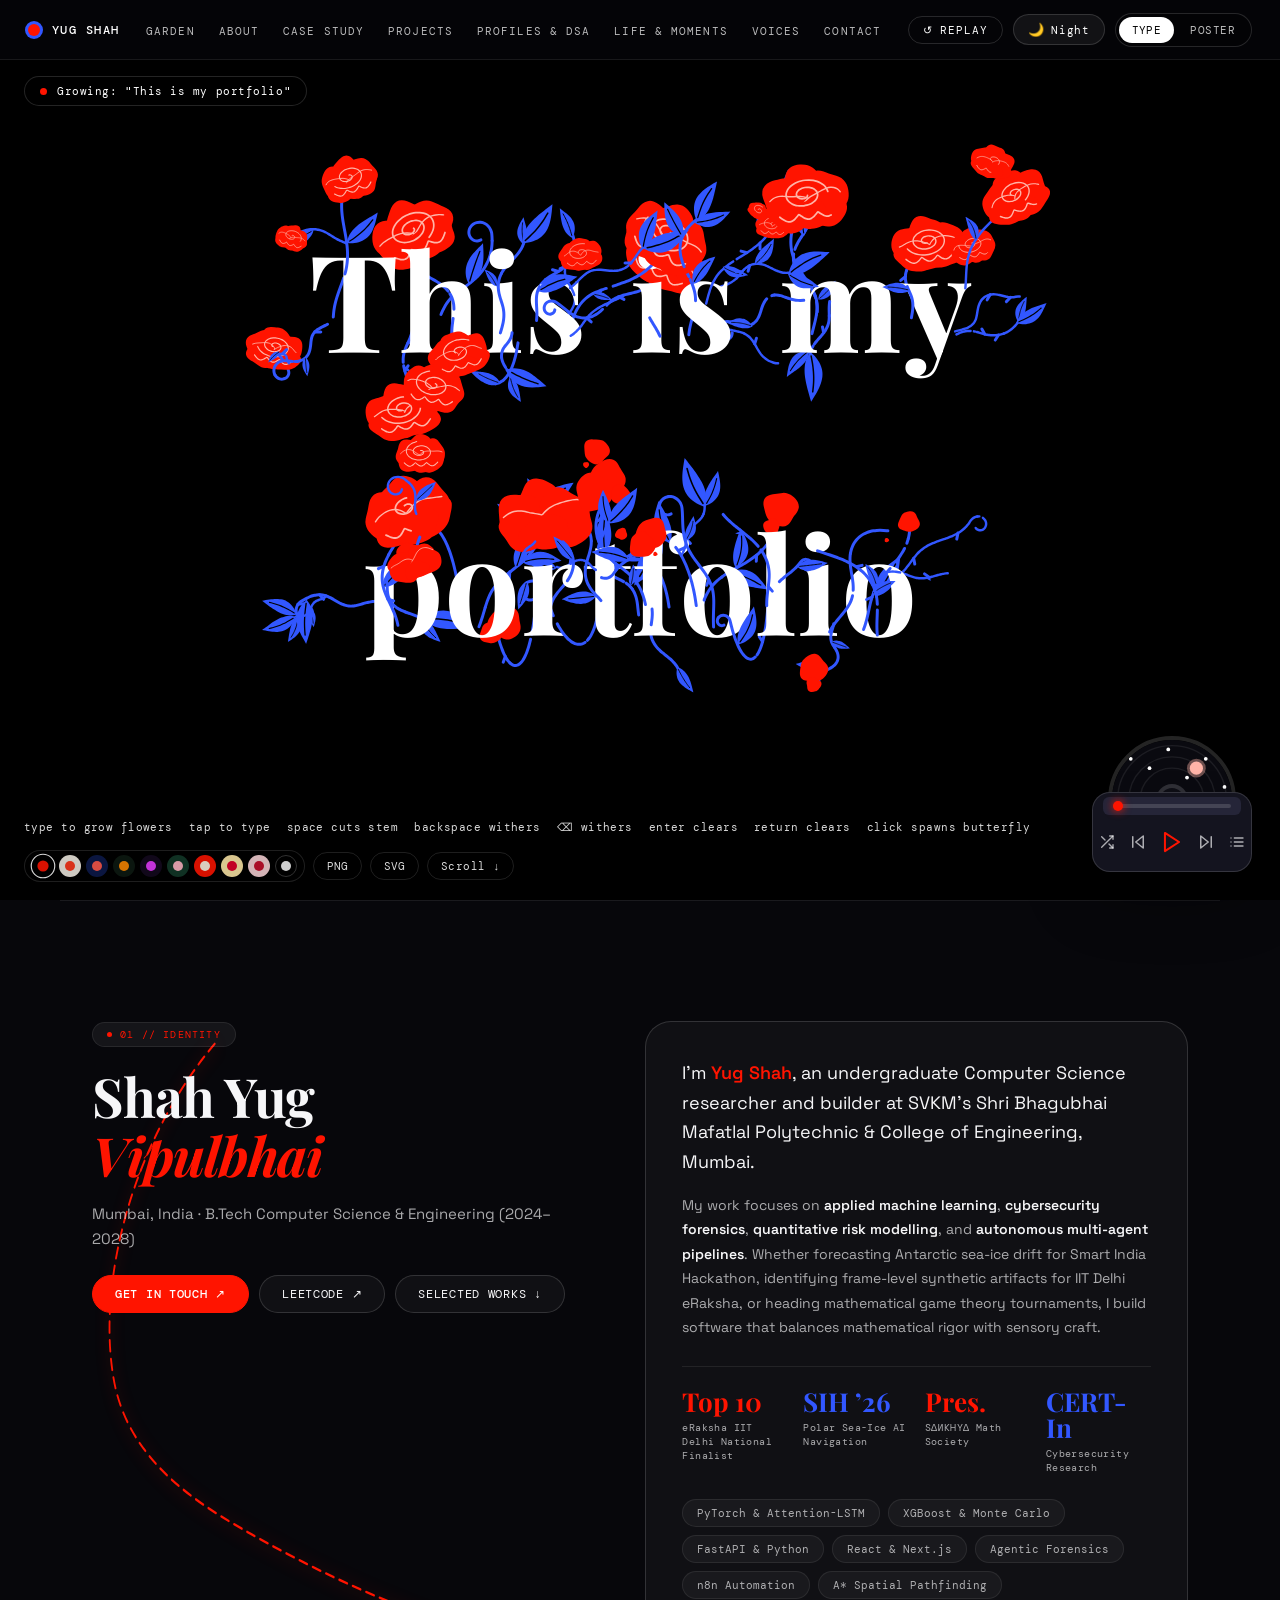
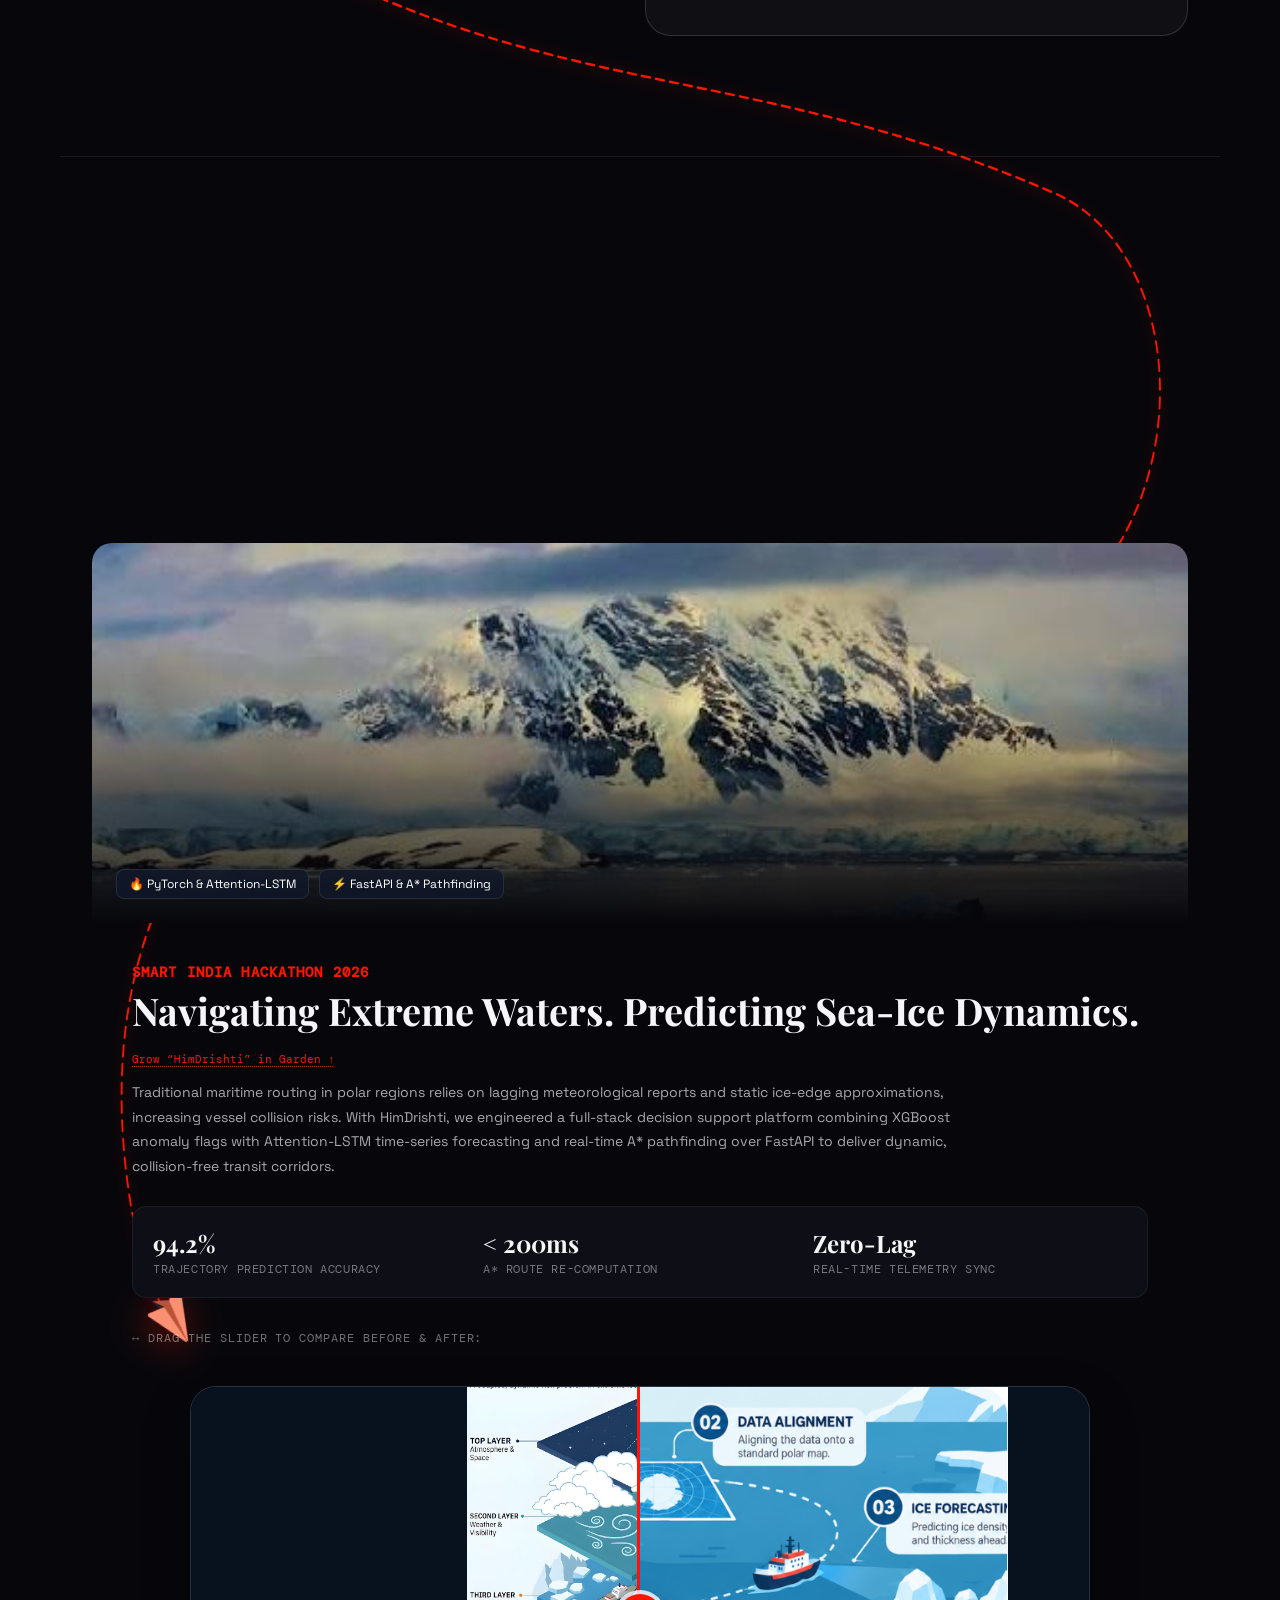
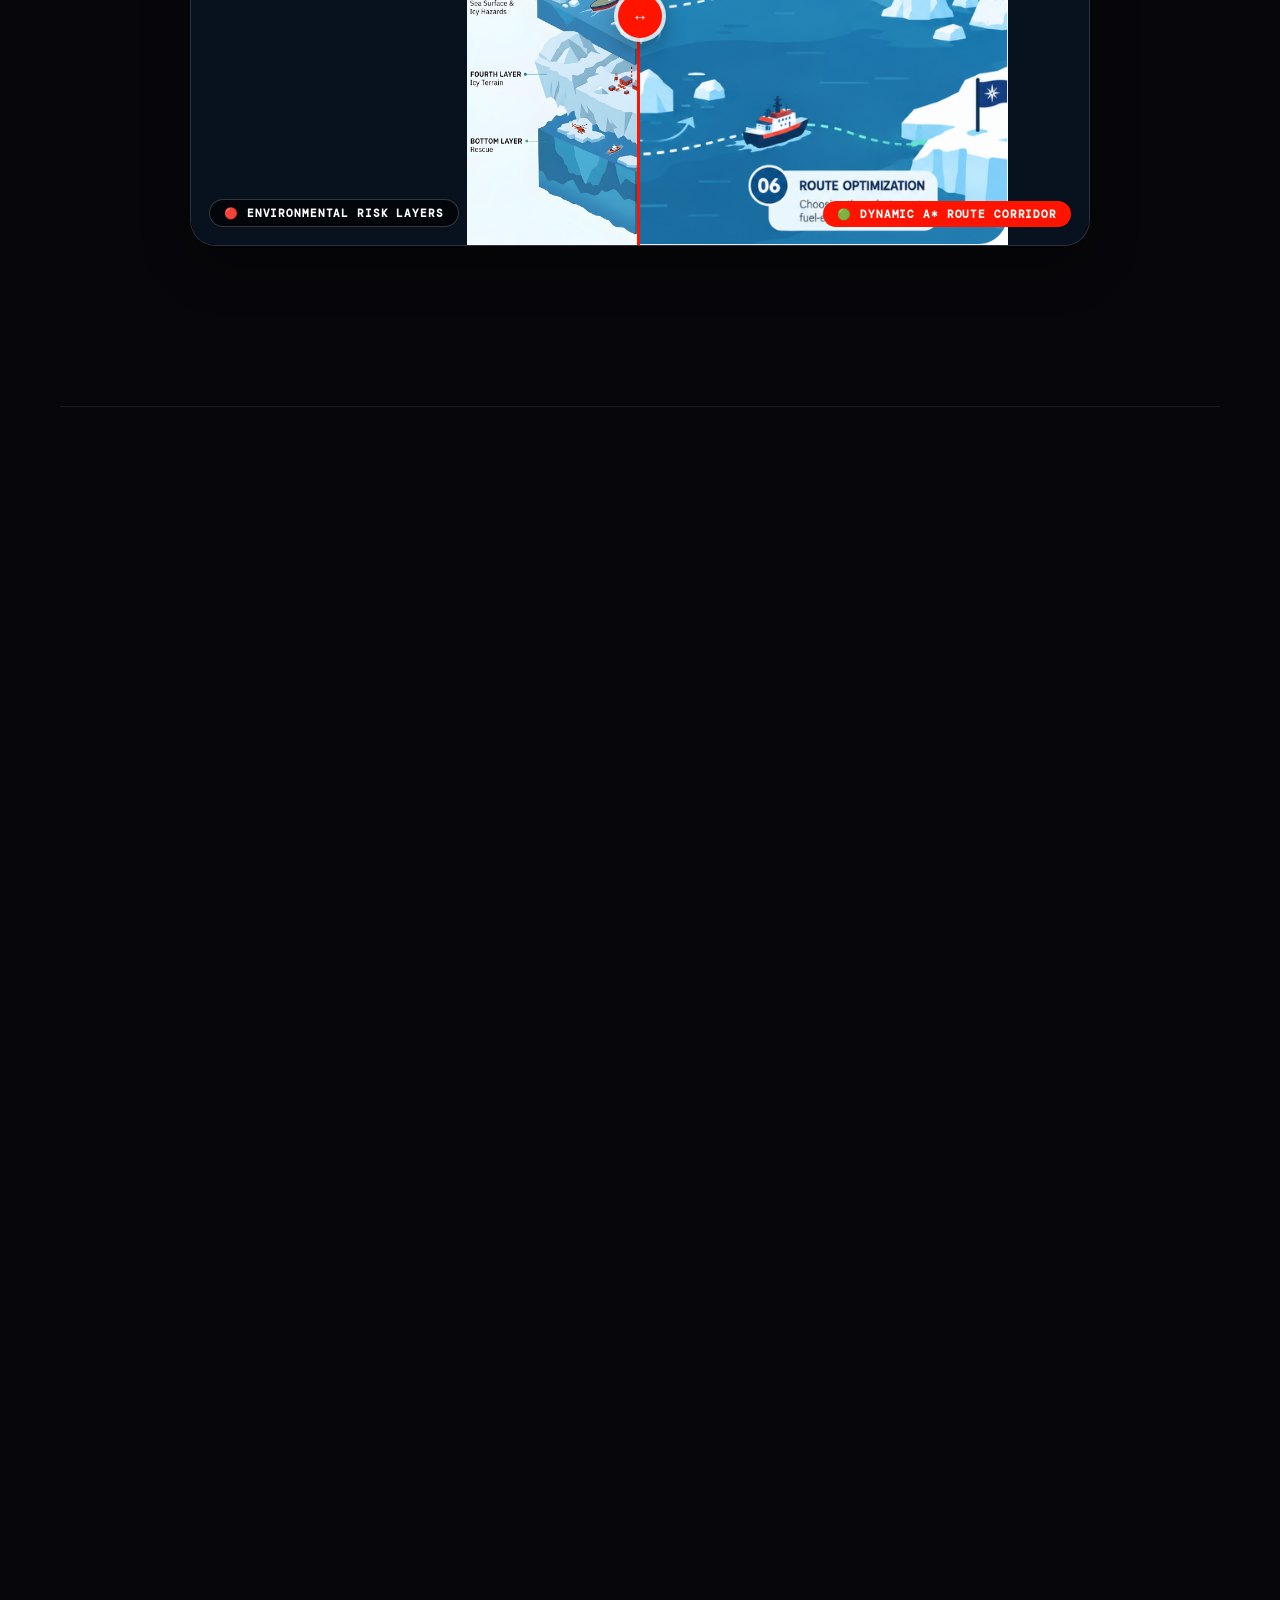
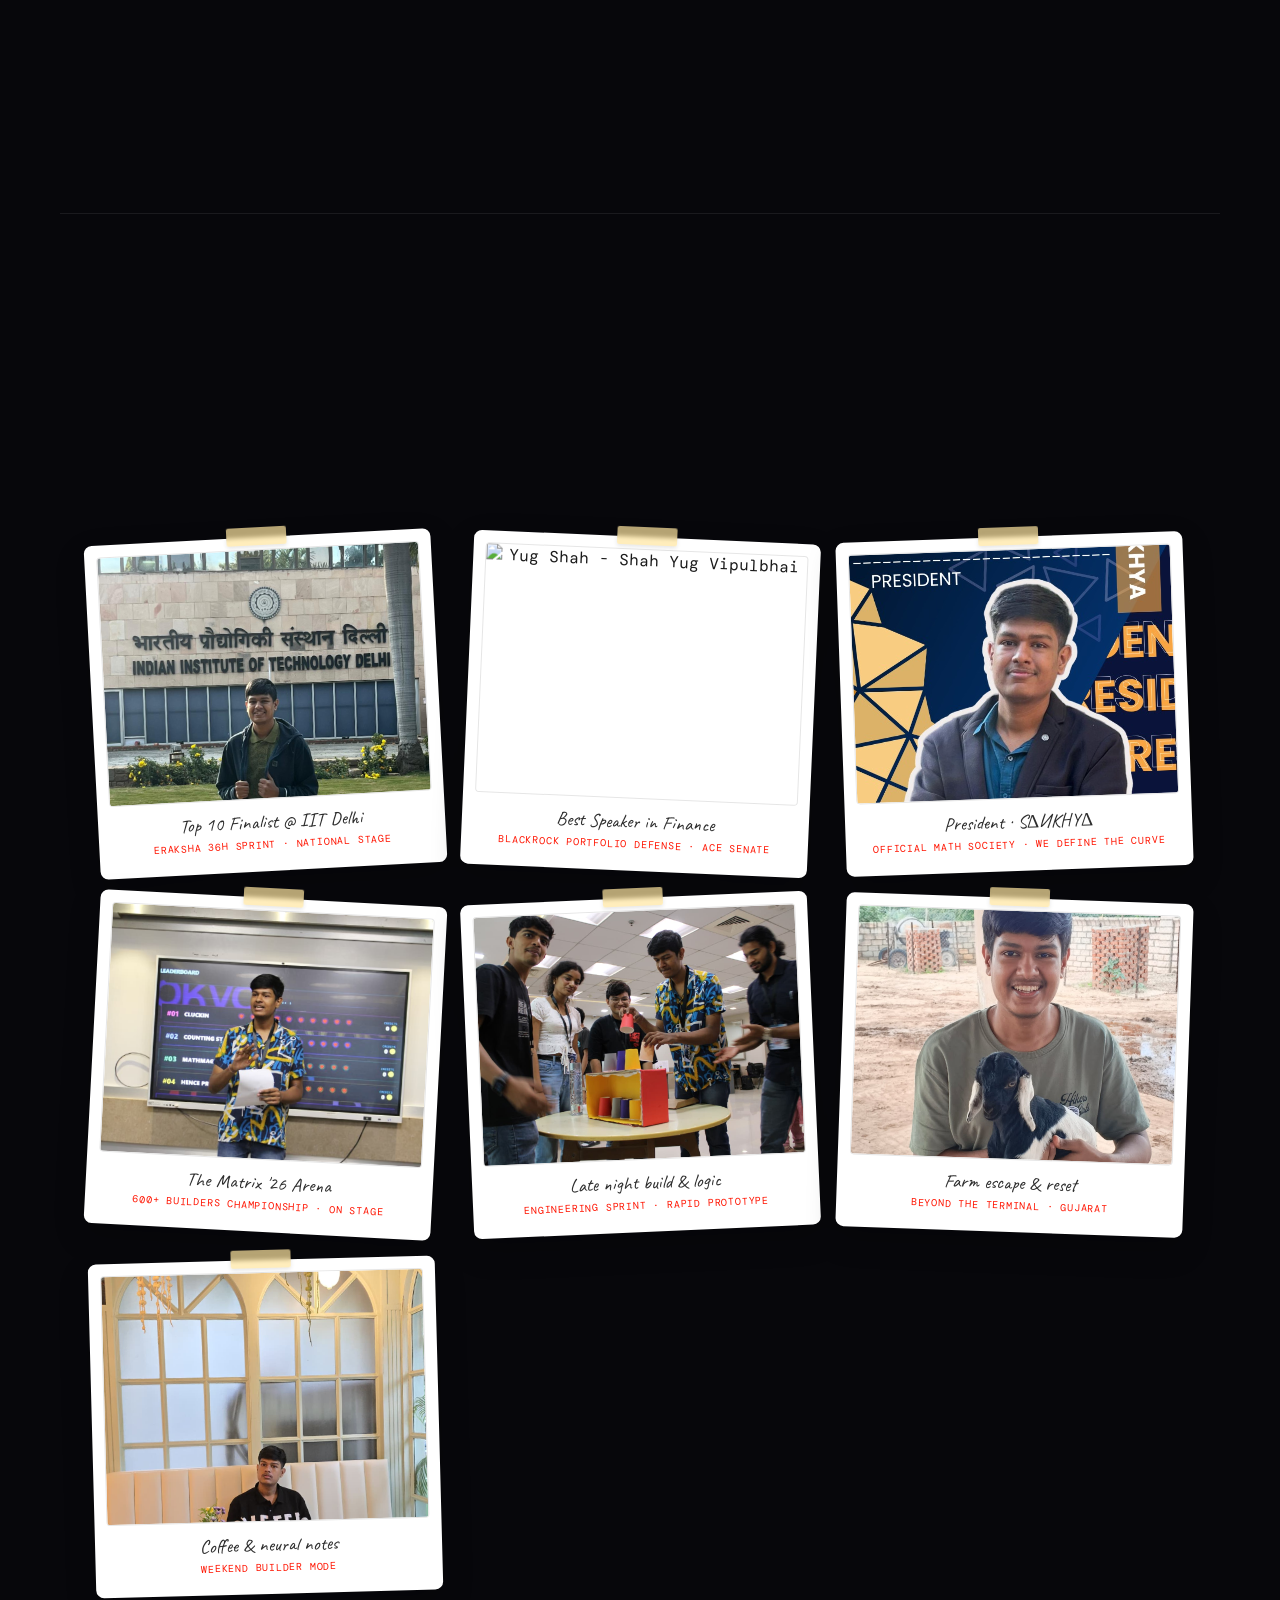
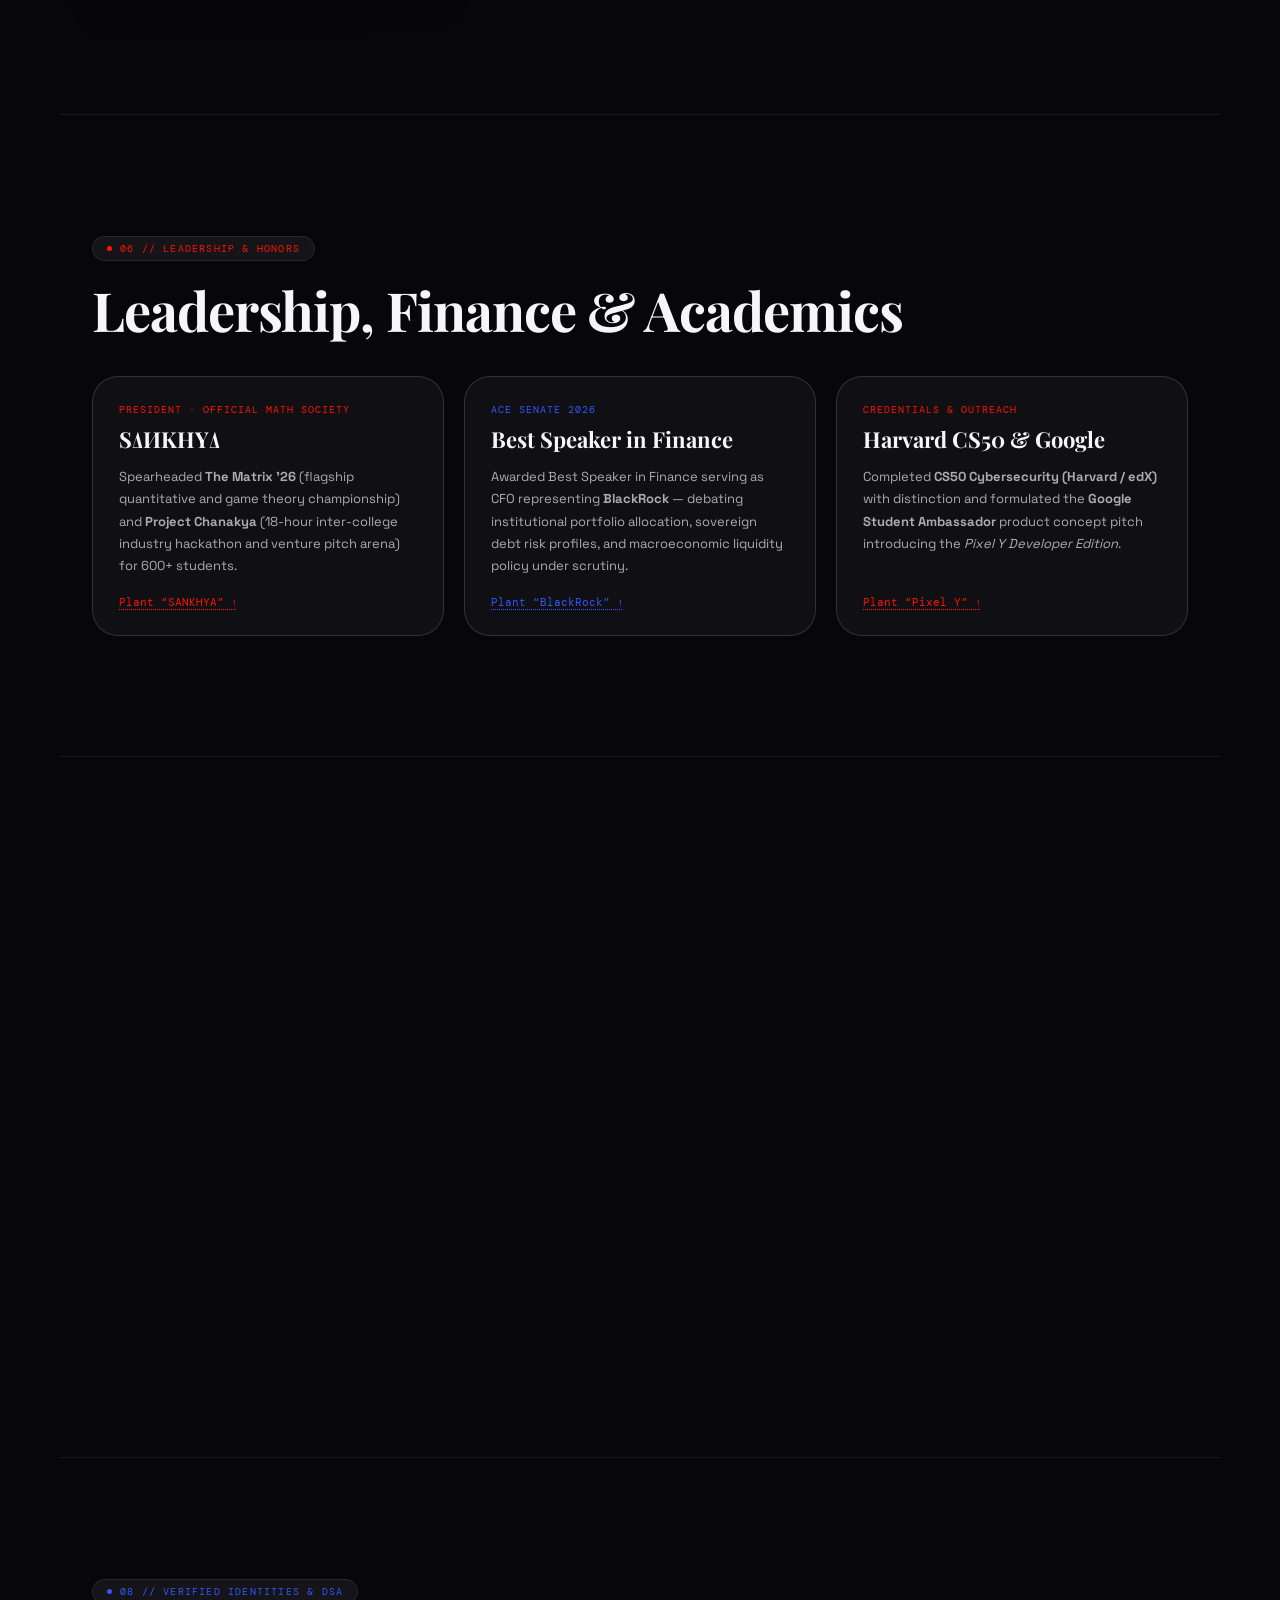
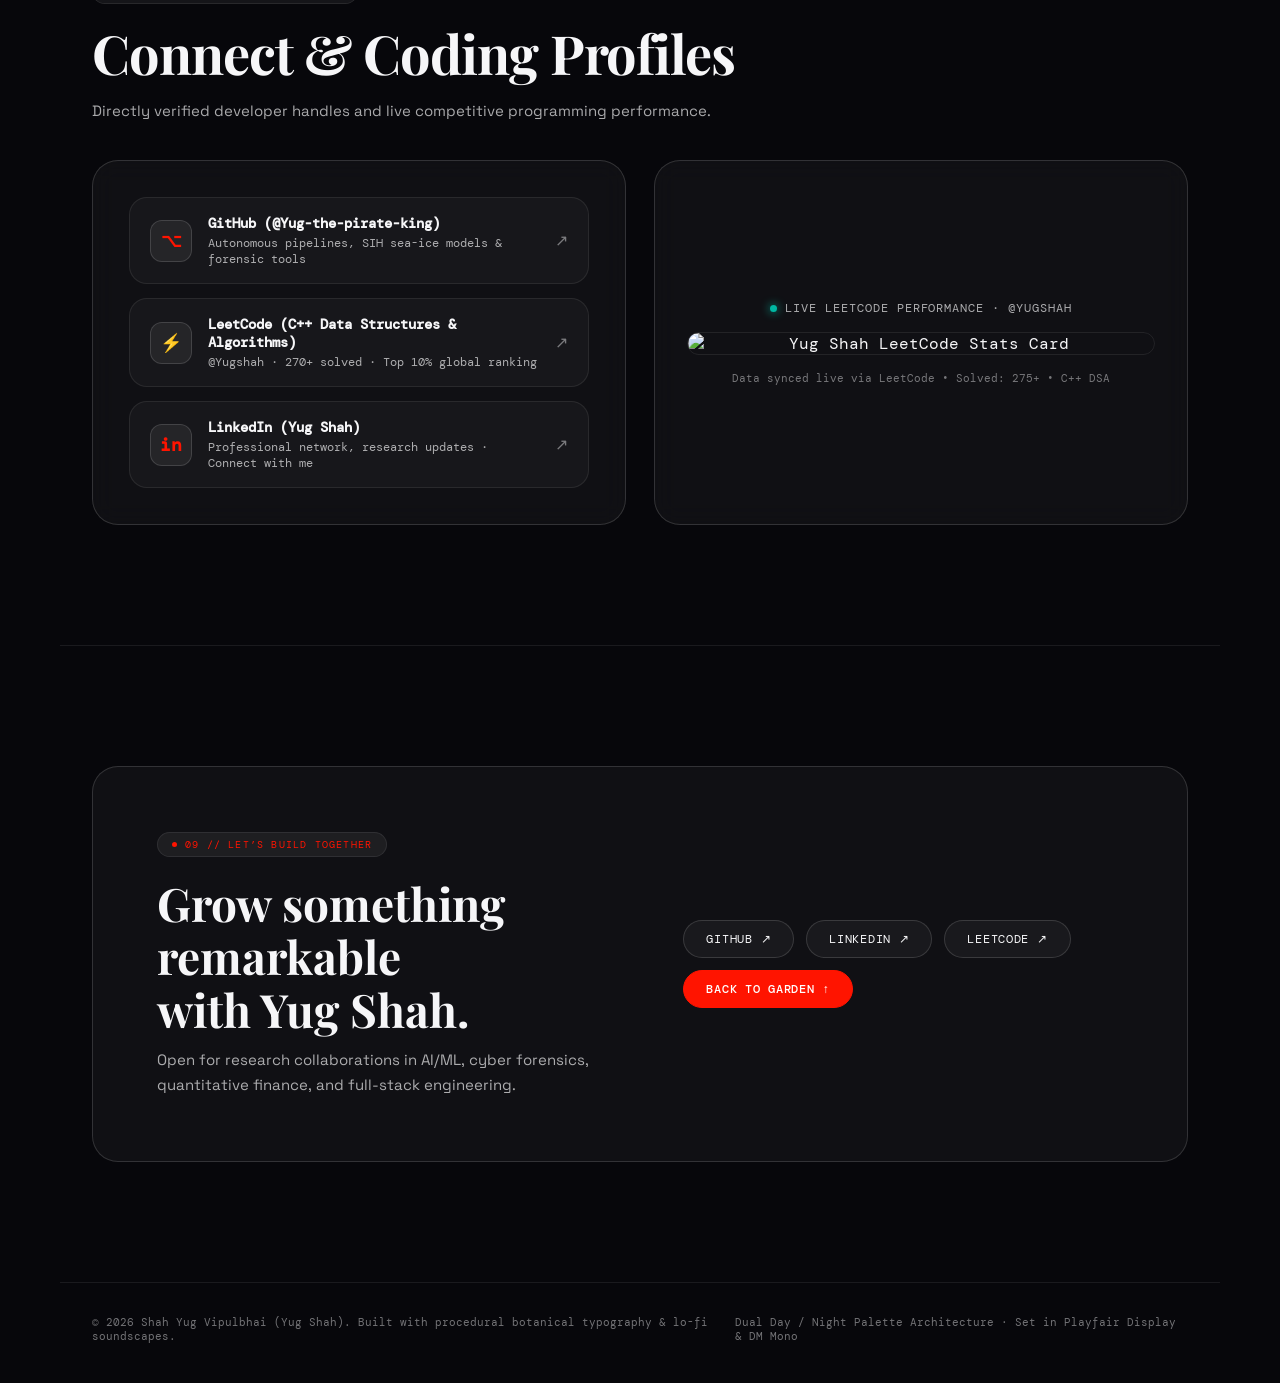
==== commit 20e6f1c3: "SEO: update profile photo to BlackRock debate, add WebSite schema for Site Name" ====
--- a/index.html
+++ b/index.html
@@ -12,7 +12,11 @@
   <meta name="author" content="Yug Shah">
   <meta name="robots" content="index, follow">
   <link rel="canonical" href="https://yugshah.xyz/">
-  <link rel="icon" type="image/webp" href="./index_files/favicon.webp">
+
+  <!-- Google Search Favicon (Must be a multiple of 48px) -->
+  <link rel="icon" type="image/png" href="https://yugshah.xyz/favicon.png" sizes="96x96">
+  <link rel="apple-touch-icon" href="https://yugshah.xyz/favicon.png">
+  <link rel="shortcut icon" href="https://yugshah.xyz/favicon.png">
 
   <!-- Open Graph (Social Preview for LinkedIn, WhatsApp, Discord) -->
   <meta property="og:type" content="website">
@@ -21,40 +25,63 @@
     content="Explore the software engineering, C++ DSA, AI, and cybersecurity projects of Yug Shah.">
   <meta property="og:url" content="https://yugshah.xyz/">
   <meta property="og:site_name" content="Yug Shah">
-
-  <!-- Google Knowledge Graph Schema (Connects GitHub, LinkedIn & LeetCode) -->
+  <meta name="application-name" content="Yug Shah">
+
+  <!-- Thumbnail & Open Graph Image for Google Search -->
+  <meta property="og:image" content="https://yugshah.xyz/yug-shah.jpg">
+  <meta name="twitter:card" content="summary_large_image">
+  <meta name="twitter:image" content="https://yugshah.xyz/yug-shah.jpg">
+
+  <!-- Google Knowledge Graph Schema (Site Name & Person Knowledge Graph) -->
   <script type="application/ld+json">
   {
     "@context": "https://schema.org",
-    "@type": "Person",
-    "name": "Yug Shah",
-    "alternateName": "Shah Yug Vipulbhai",
-    "url": "https://yugshah.xyz/",
-    "jobTitle": "Computer Science & Engineering Student and Developer",
-    "address": {
-      "@type": "PostalAddress",
-      "addressLocality": "Mumbai",
-      "addressRegion": "Maharashtra",
-      "addressCountry": "IN"
-    },
-    "affiliation": {
-      "@type": "CollegeOrUniversity",
-      "name": "SVKM's Shri Bhagubhai Mafatlal Polytechnic and College of Engineering"
-    },
-    "knowsAbout": [
-      "Data Structures and Algorithms",
-      "C++",
-      "Python",
-      "React",
-      "Full-Stack Web Development",
-      "Cybersecurity",
-      "Machine Learning",
-      "Quantitative Finance"
-    ],
-    "sameAs": [
-      "https://github.com/Yug-the-pirate-king",
-      "https://leetcode.com/u/Yugshah/",
-      "https://www.linkedin.com/in/yug-shah26"
+    "@graph": [
+      {
+        "@type": "WebSite",
+        "@id": "https://yugshah.xyz/#website",
+        "name": "Yug Shah",
+        "alternateName": [
+          "Shah Yug Vipulbhai",
+          "Yug's Digital Garden",
+          "yugshah.xyz"
+        ],
+        "url": "https://yugshah.xyz/"
+      },
+      {
+        "@type": "Person",
+        "@id": "https://yugshah.xyz/#person",
+        "name": "Yug Shah",
+        "alternateName": "Shah Yug Vipulbhai",
+        "url": "https://yugshah.xyz/",
+        "image": "https://yugshah.xyz/yug-shah.jpg",
+        "jobTitle": "Computer Science & Engineering Student and Developer",
+        "address": {
+          "@type": "PostalAddress",
+          "addressLocality": "Mumbai",
+          "addressRegion": "Maharashtra",
+          "addressCountry": "IN"
+        },
+        "affiliation": {
+          "@type": "CollegeOrUniversity",
+          "name": "SVKM's Shri Bhagubhai Mafatlal Polytechnic and College of Engineering"
+        },
+        "knowsAbout": [
+          "Data Structures and Algorithms",
+          "C++",
+          "Python",
+          "React",
+          "Full-Stack Web Development",
+          "Cybersecurity",
+          "Machine Learning",
+          "Quantitative Finance"
+        ],
+        "sameAs": [
+          "https://github.com/Yug-the-pirate-king",
+          "https://leetcode.com/u/Yugshah/",
+          "https://www.linkedin.com/in/yug-shah26"
+        ]
+      }
     ]
   }
   </script>
@@ -3219,7 +3246,7 @@
         <!-- 02. Best Speaker in Finance at BlackRock Debate -->
         <div class="polaroid-card">
           <div class="polaroid-tape"></div>
-          <img src="./index_files/yug-blackrock-debate.jpg" class="polaroid-photo" alt="Yug Shah Best Speaker in Finance BlackRock" loading="lazy">
+          <img src="https://yugshah.xyz/yug-shah.jpg" class="polaroid-photo" alt="Yug Shah - Shah Yug Vipulbhai" width="400" height="400" loading="lazy">
           <div class="polaroid-caption">Best Speaker in Finance</div>
           <div class="polaroid-tag">BlackRock Portfolio Defense &middot; ACE Senate</div>
         </div>
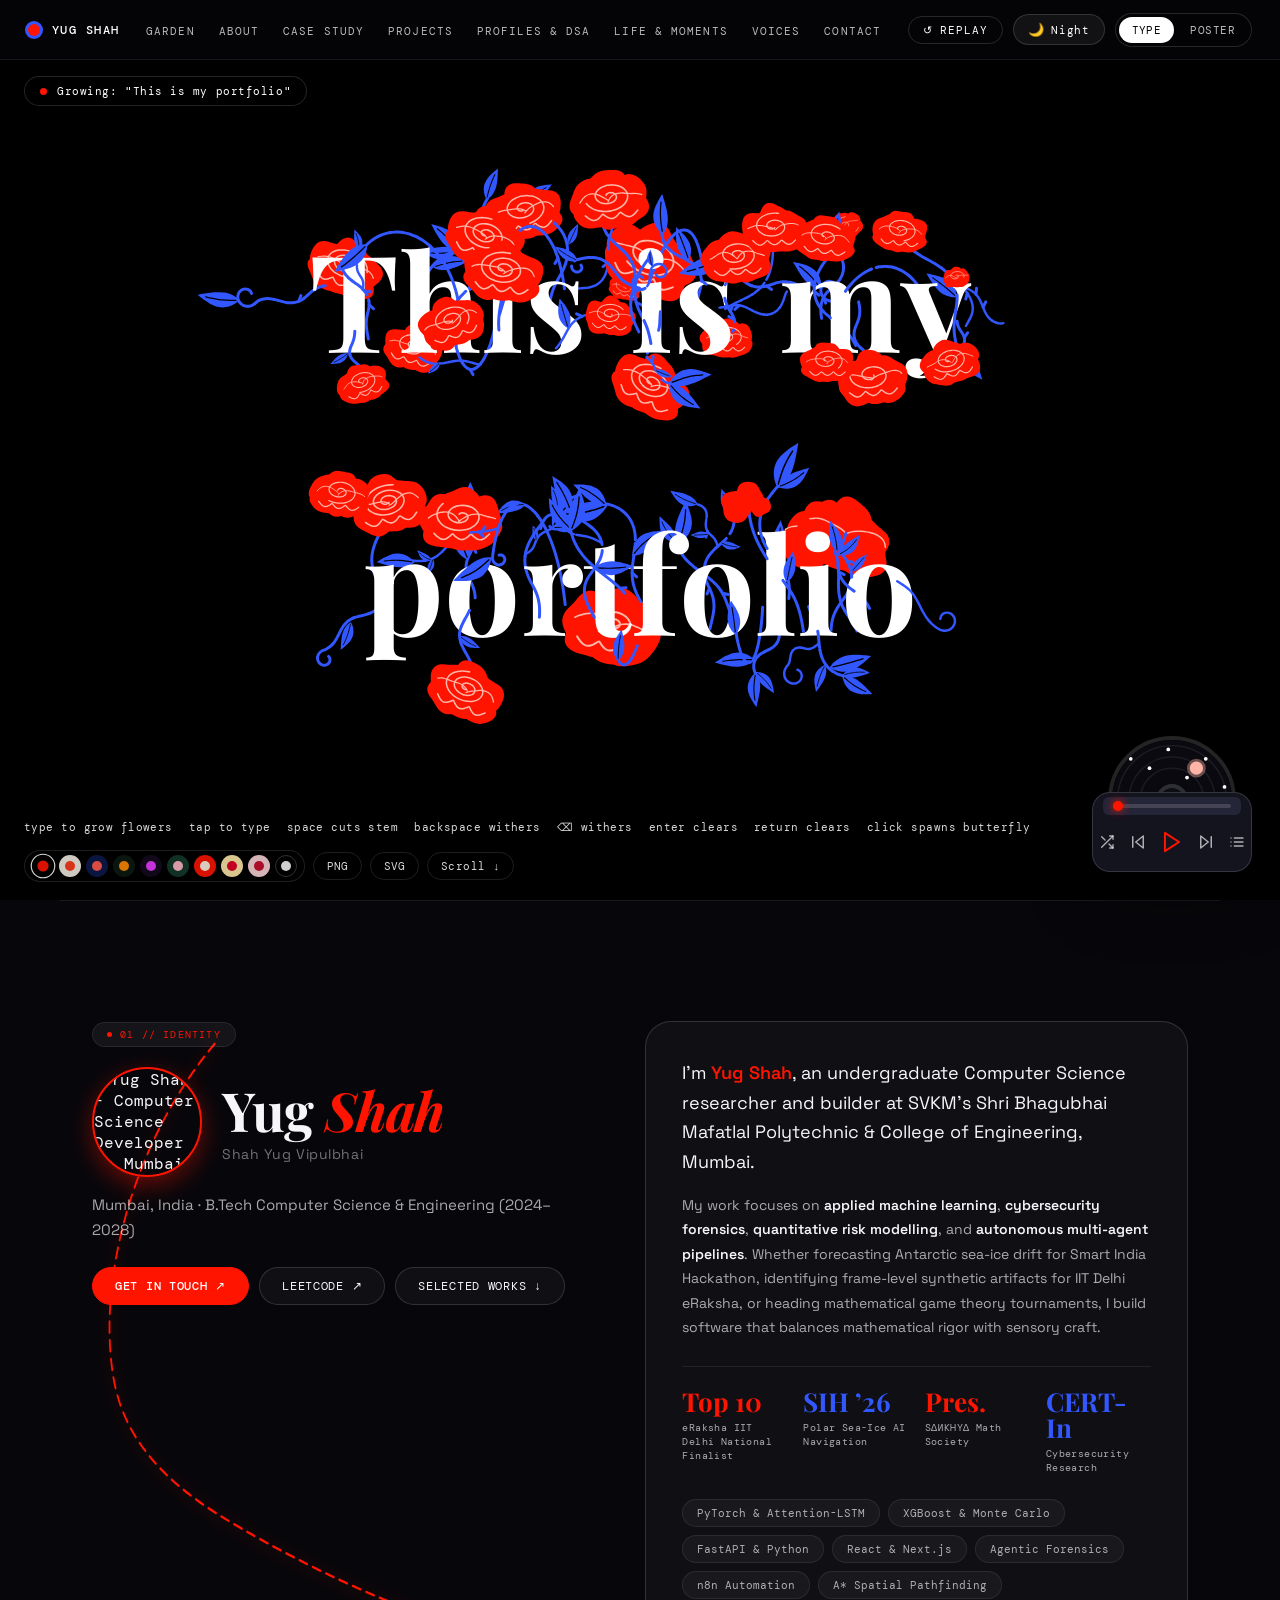
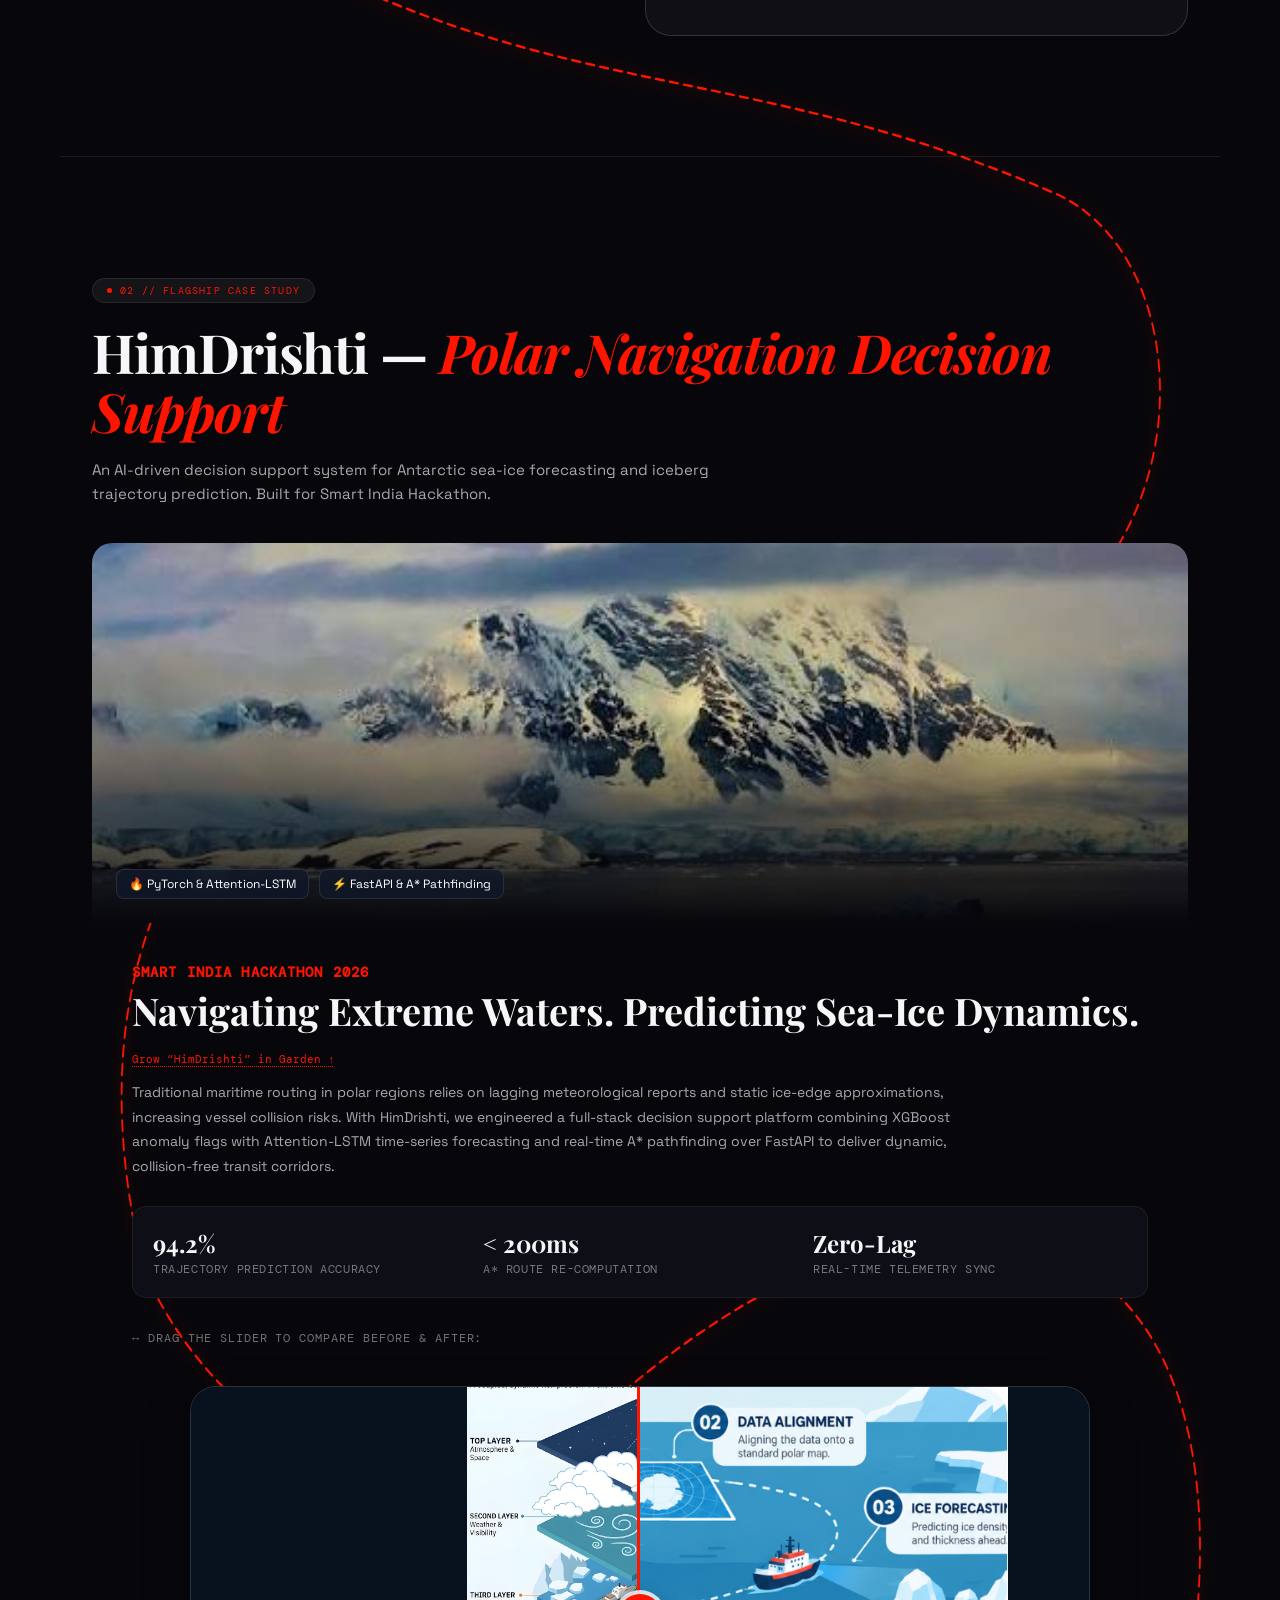
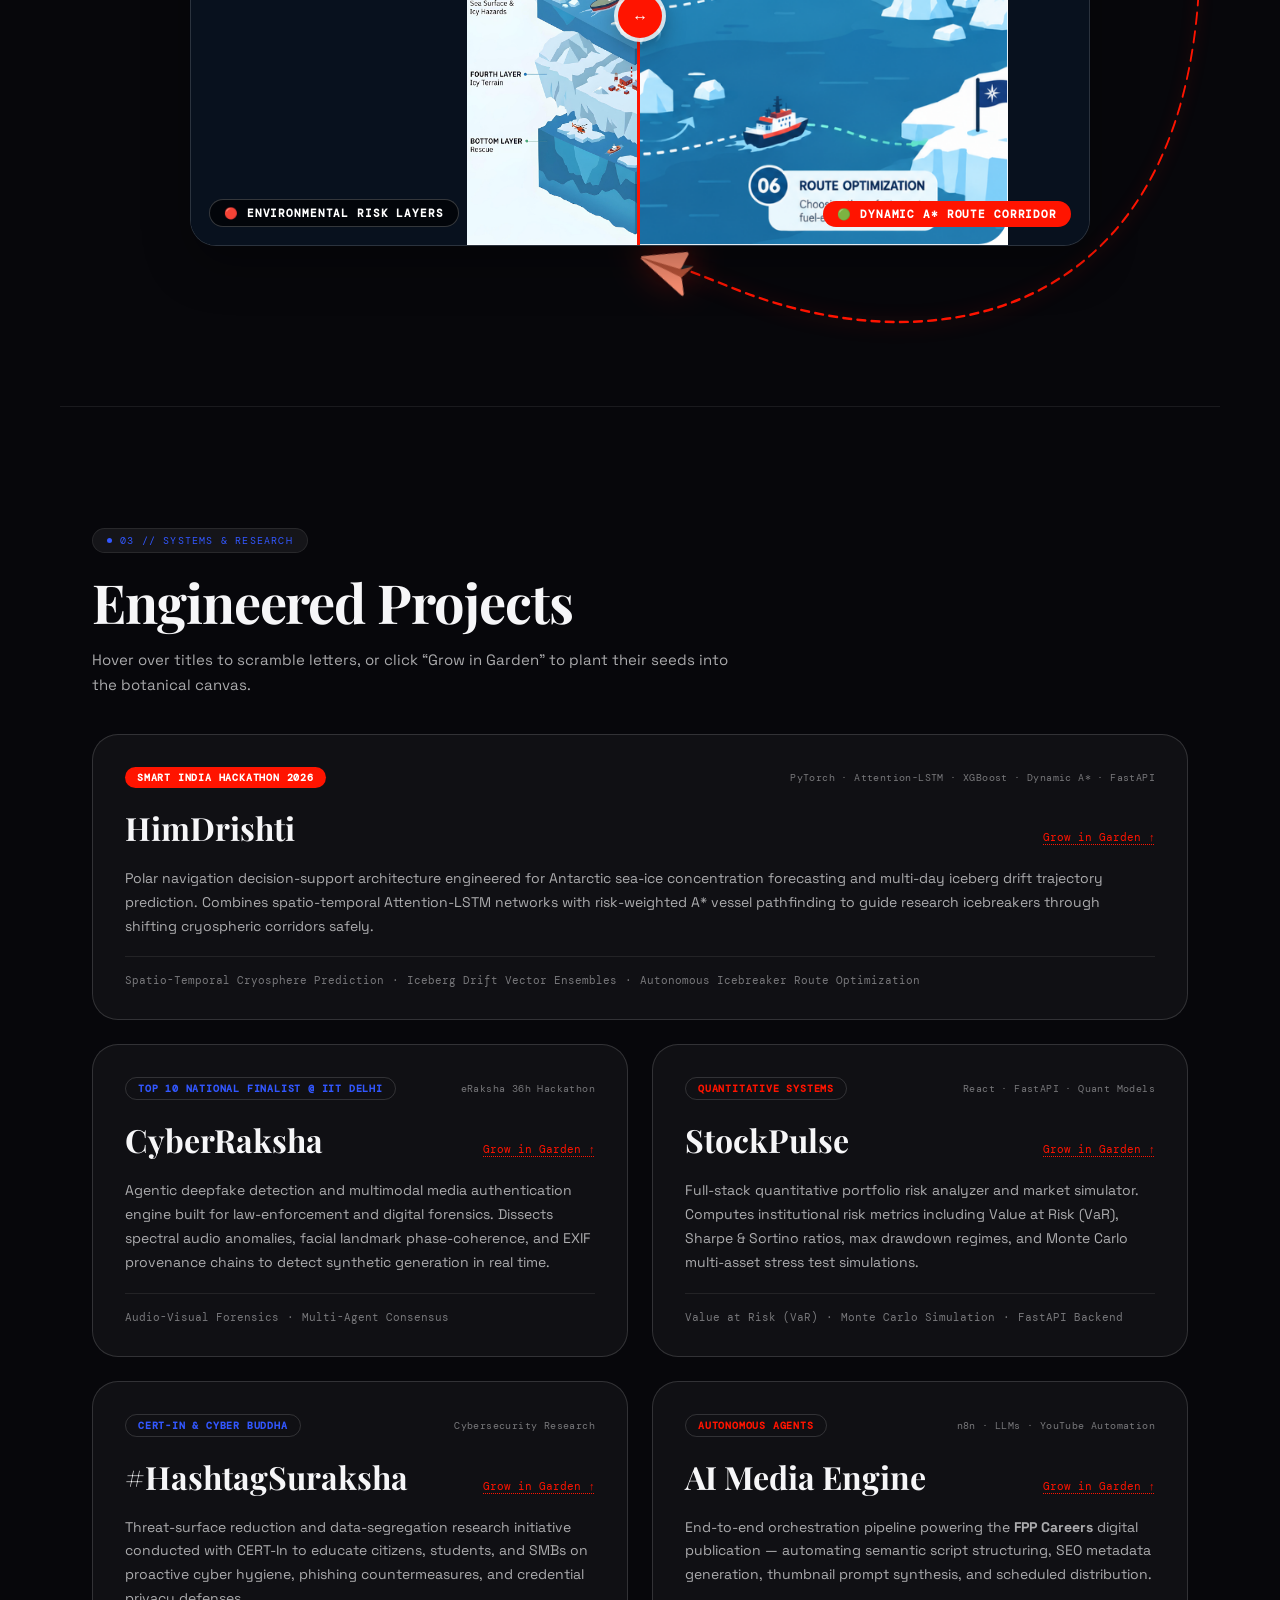
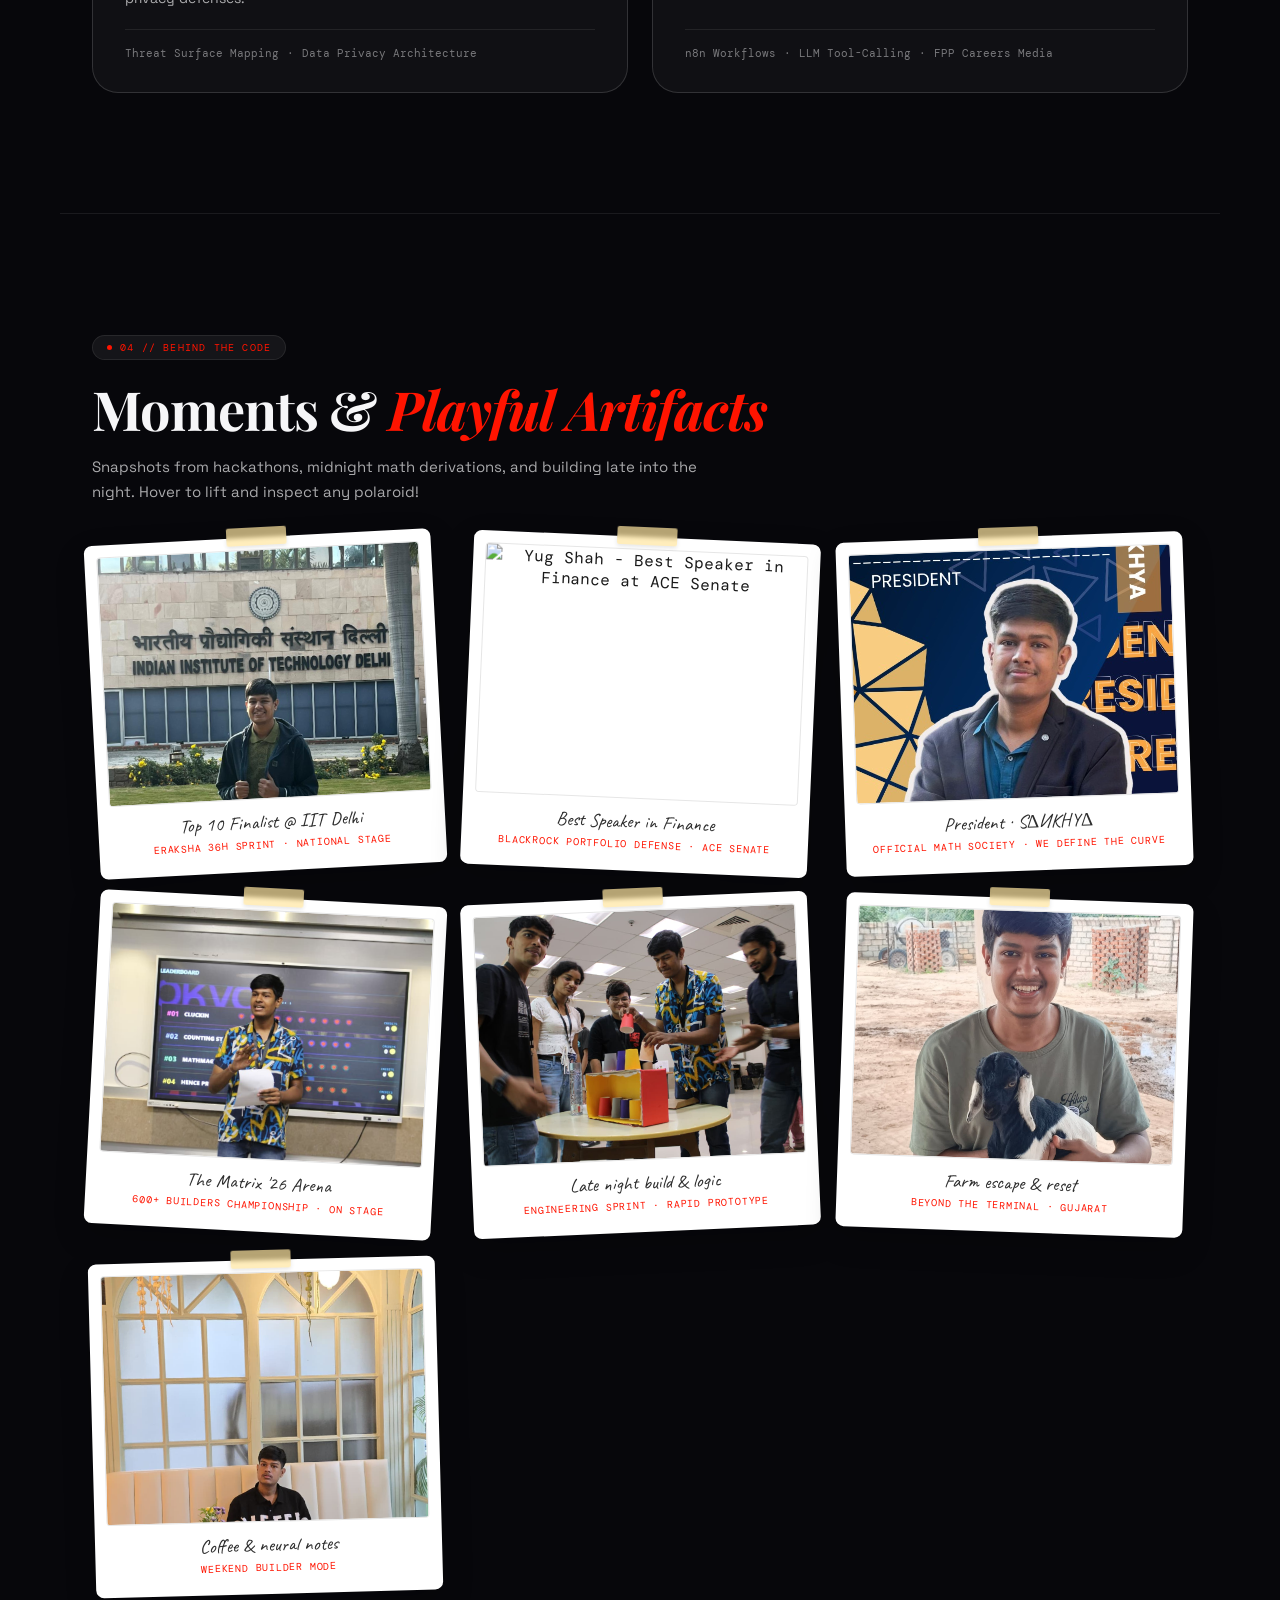
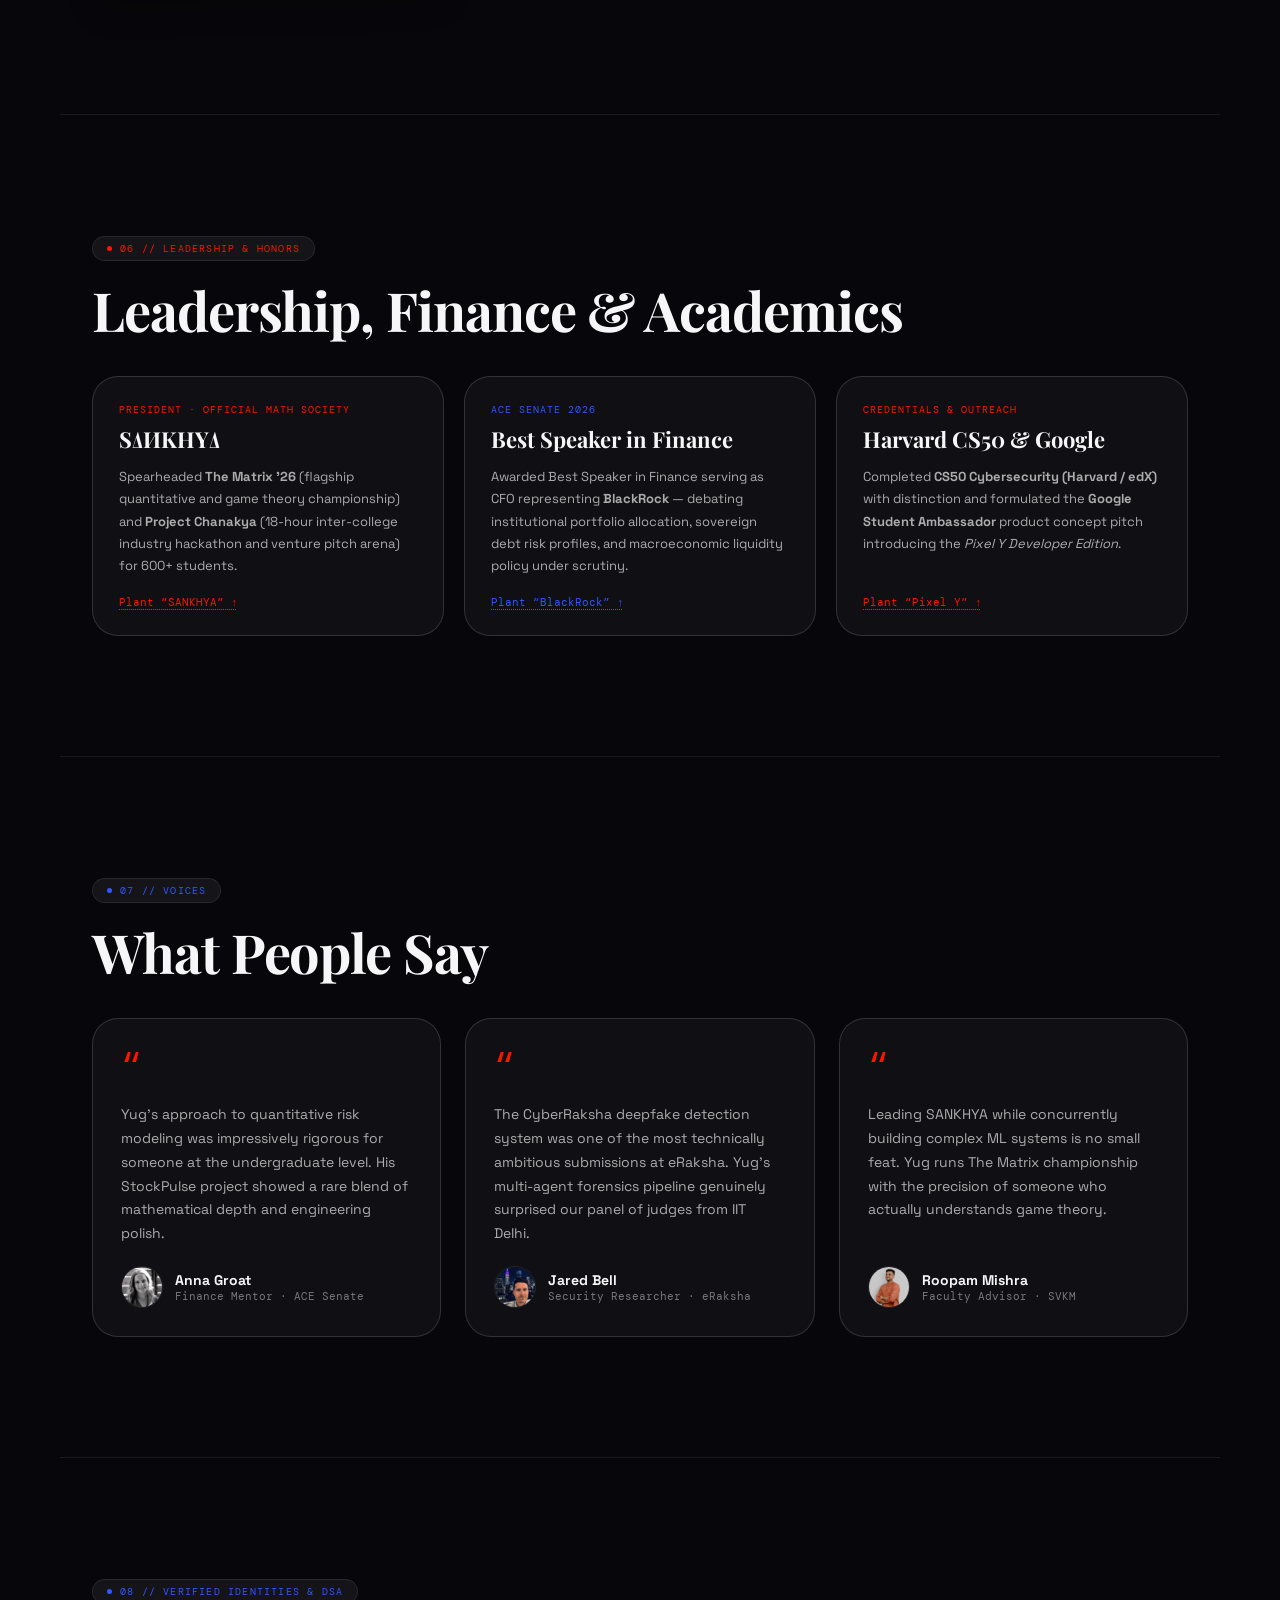
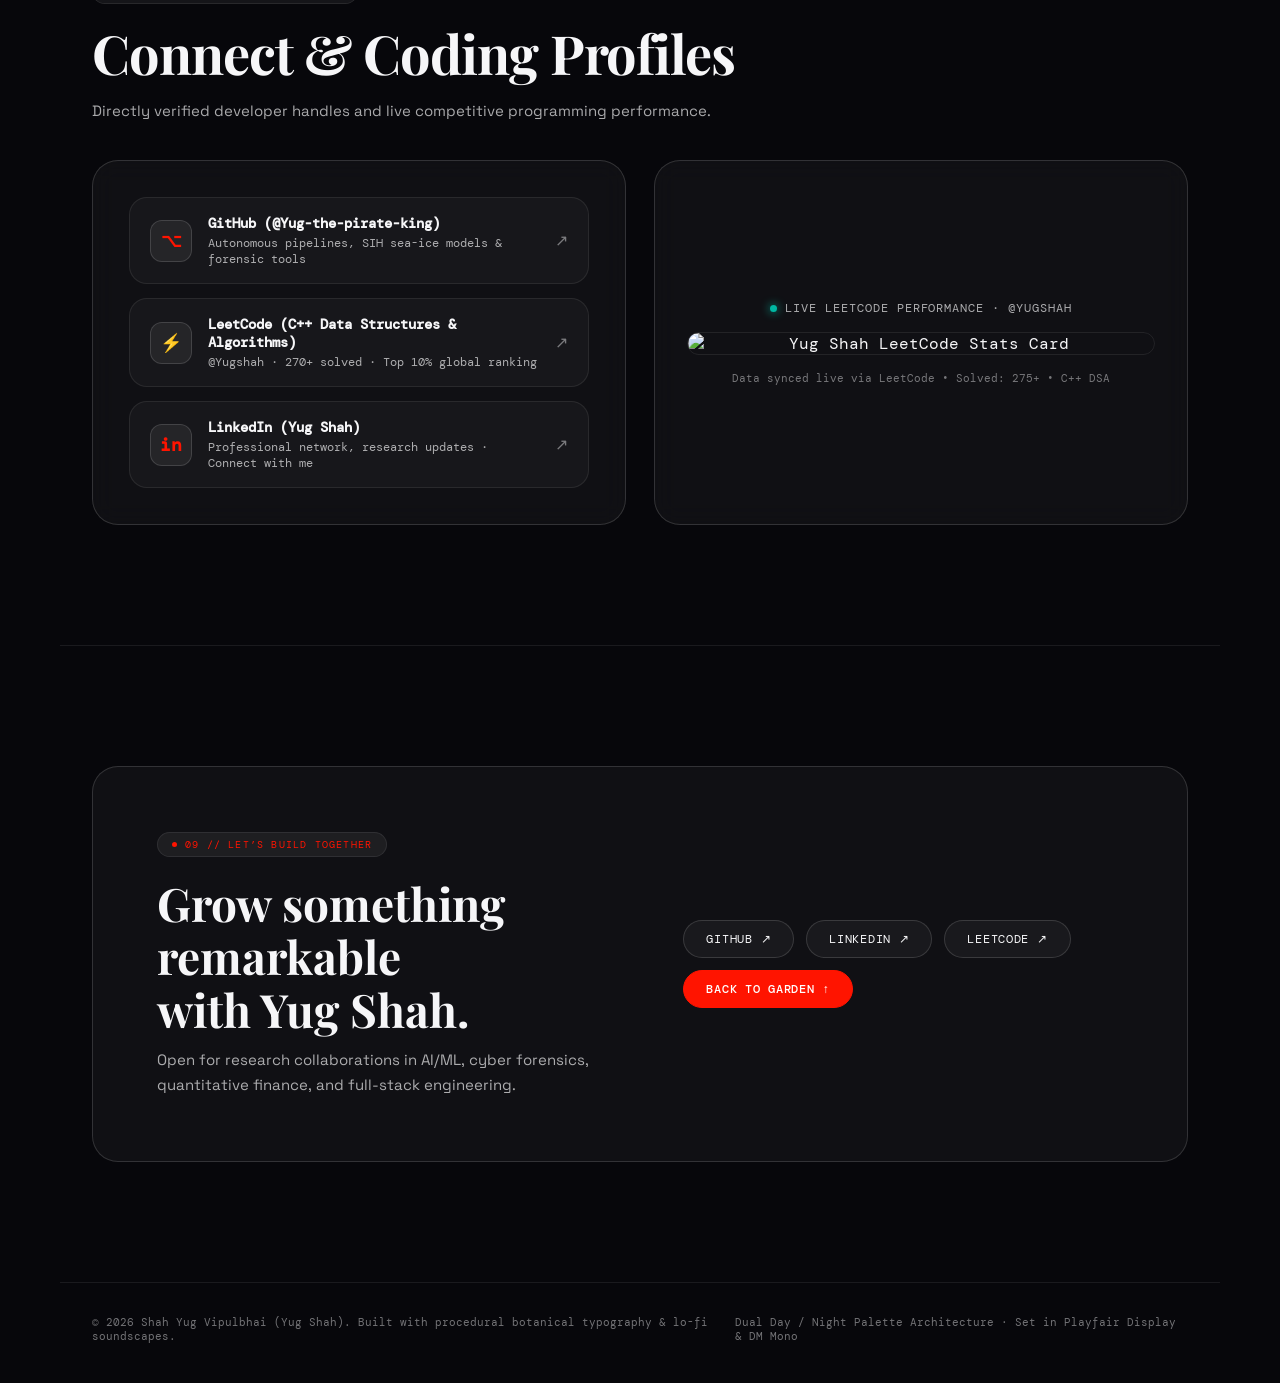
==== commit 5ef00fcf: "refactor: optimize SEO meta tags, OpenGraph data, and Knowledge Graph schema in index.html" ====
--- a/index.html
+++ b/index.html
@@ -5,34 +5,39 @@
   <meta charset="UTF-8">
   <meta name="viewport" content="width=device-width, initial-scale=1.0">
 
-  <!-- Primary SEO Title & Description -->
-  <title>Yug Shah (Shah Yug Vipulbhai) | CS Developer, LeetCode &amp; Portfolio</title>
+  <!-- Primary SEO Title & Description (Starts cleanly with "Yug Shah" for Rank #1) -->
+  <title>Yug Shah - Computer Science Developer, AI &amp; Cybersecurity Portfolio</title>
   <meta name="description"
-    content="Official portfolio of Yug Shah (Shah Yug Vipulbhai), a B.Tech Computer Science and Engineering student in Mumbai specializing in C++ DSA, Full-Stack Development, Cybersecurity, and AI.">
+    content="Yug Shah (Shah Yug Vipulbhai) — B.Tech Computer Science and Engineering developer in Mumbai specializing in Full-Stack Development, C++ DSA, Cybersecurity, and AI.">
   <meta name="author" content="Yug Shah">
-  <meta name="robots" content="index, follow">
+  <meta name="robots" content="index, follow, max-image-preview:large">
   <link rel="canonical" href="https://yugshah.xyz/">
 
-  <!-- Google Search Favicon (Must be a multiple of 48px) -->
+  <!-- Google Search Favicon (Ensure favicon.png in your repo root is 96x96 or 512x512 px) -->
   <link rel="icon" type="image/png" href="https://yugshah.xyz/favicon.png" sizes="96x96">
+  <link rel="icon" type="image/png" href="https://yugshah.xyz/favicon.png" sizes="512x512">
   <link rel="apple-touch-icon" href="https://yugshah.xyz/favicon.png">
   <link rel="shortcut icon" href="https://yugshah.xyz/favicon.png">
 
-  <!-- Open Graph (Social Preview for LinkedIn, WhatsApp, Discord) -->
-  <meta property="og:type" content="website">
-  <meta property="og:title" content="Yug Shah | Developer Portfolio &amp; Digital Garden">
+  <!-- Open Graph & Site Name -->
+  <meta property="og:type" content="profile">
+  <meta property="og:title" content="Yug Shah - Computer Science Developer &amp; Portfolio">
   <meta property="og:description"
-    content="Explore the software engineering, C++ DSA, AI, and cybersecurity projects of Yug Shah.">
+    content="Official portfolio of Yug Shah (Shah Yug Vipulbhai), Computer Science researcher and developer in Mumbai.">
   <meta property="og:url" content="https://yugshah.xyz/">
   <meta property="og:site_name" content="Yug Shah">
   <meta name="application-name" content="Yug Shah">
 
-  <!-- Thumbnail & Open Graph Image for Google Search -->
+  <!-- Primary Image for Google Search & Top Image Grid -->
   <meta property="og:image" content="https://yugshah.xyz/yug-shah.jpg">
+  <meta property="og:image:alt" content="Yug Shah - Computer Science Developer in Mumbai">
+  <meta property="og:image:width" content="800">
+  <meta property="og:image:height" content="800">
   <meta name="twitter:card" content="summary_large_image">
+  <meta name="twitter:title" content="Yug Shah - Computer Science Developer">
   <meta name="twitter:image" content="https://yugshah.xyz/yug-shah.jpg">
 
-  <!-- Google Knowledge Graph Schema (Site Name & Person Knowledge Graph) -->
+  <!-- Google Knowledge Graph Schema (Forces "Yug Shah" Site Name + Image Pack Indexing) -->
   <script type="application/ld+json">
   {
     "@context": "https://schema.org",
@@ -41,12 +46,27 @@
         "@type": "WebSite",
         "@id": "https://yugshah.xyz/#website",
         "name": "Yug Shah",
-        "alternateName": [
-          "Shah Yug Vipulbhai",
-          "Yug's Digital Garden",
-          "yugshah.xyz"
-        ],
+        "alternateName": "Yug Shah Portfolio",
         "url": "https://yugshah.xyz/"
+      },
+      {
+        "@type": "ProfilePage",
+        "@id": "https://yugshah.xyz/#profilepage",
+        "url": "https://yugshah.xyz/",
+        "name": "Yug Shah - Computer Science Developer & Portfolio",
+        "isPartOf": { "@id": "https://yugshah.xyz/#website" },
+        "mainEntity": { "@id": "https://yugshah.xyz/#person" },
+        "primaryImageOfPage": { "@id": "https://yugshah.xyz/#primaryimage" }
+      },
+      {
+        "@type": "ImageObject",
+        "@id": "https://yugshah.xyz/#primaryimage",
+        "url": "https://yugshah.xyz/yug-shah.jpg",
+        "contentUrl": "https://yugshah.xyz/yug-shah.jpg",
+        "caption": "Yug Shah - Computer Science Developer in Mumbai",
+        "name": "Yug Shah",
+        "width": 800,
+        "height": 800
       },
       {
         "@type": "Person",
@@ -54,7 +74,7 @@
         "name": "Yug Shah",
         "alternateName": "Shah Yug Vipulbhai",
         "url": "https://yugshah.xyz/",
-        "image": "https://yugshah.xyz/yug-shah.jpg",
+        "image": { "@id": "https://yugshah.xyz/#primaryimage" },
         "jobTitle": "Computer Science & Engineering Student and Developer",
         "address": {
           "@type": "PostalAddress",
@@ -2766,7 +2786,7 @@
   <header id="top-nav">
     <a href="#garden" class="nav-brand">
       <span class="nav-flower-dot"></span>
-      <span class="nav-brand-title">Yug Shah
+      <span class="nav-brand-title">Yug Shah</span>
     </a>
 
     <nav>
@@ -2931,7 +2951,20 @@
       <div class="about-grid">
         <div class="reveal">
           <div class="eyebrow"><span class="eyebrow-dot"></span>01 // Identity</div>
-          <h1 class="section-title">Shah Yug<br><em>Vipulbhai</em></h1>
+          <div style="display: flex; align-items: center; gap: 20px; margin-bottom: 16px; flex-wrap: wrap;">
+            <img src="https://yugshah.xyz/yug-shah.jpg"
+                 alt="Yug Shah - Computer Science Developer in Mumbai"
+                 title="Yug Shah"
+                 width="110" height="110"
+                 fetchpriority="high"
+                 style="width: 110px; height: 110px; border-radius: 50%; object-fit: cover; border: 2px solid var(--flower); box-shadow: 0 8px 24px var(--flower-glow); flex-shrink: 0;">
+            <div>
+              <h1 class="section-title" style="margin-bottom: 4px;">Yug <em>Shah</em></h1>
+              <div style="font-family: 'Space Grotesk', sans-serif; font-size: 14px; color: var(--text-muted); letter-spacing: 0.04em;">
+                Shah Yug Vipulbhai
+              </div>
+            </div>
+          </div>
           <p class="section-subtitle">
             Mumbai, India &middot; B.Tech Computer Science &amp; Engineering (2024&ndash;2028)
           </p>
@@ -3246,7 +3279,7 @@
         <!-- 02. Best Speaker in Finance at BlackRock Debate -->
         <div class="polaroid-card">
           <div class="polaroid-tape"></div>
-          <img src="https://yugshah.xyz/yug-shah.jpg" class="polaroid-photo" alt="Yug Shah - Shah Yug Vipulbhai" width="400" height="400" loading="lazy">
+          <img src="https://yugshah.xyz/yug-shah.jpg" class="polaroid-photo" alt="Yug Shah - Best Speaker in Finance at ACE Senate" width="400" height="400">
           <div class="polaroid-caption">Best Speaker in Finance</div>
           <div class="polaroid-tag">BlackRock Portfolio Defense &middot; ACE Senate</div>
         </div>
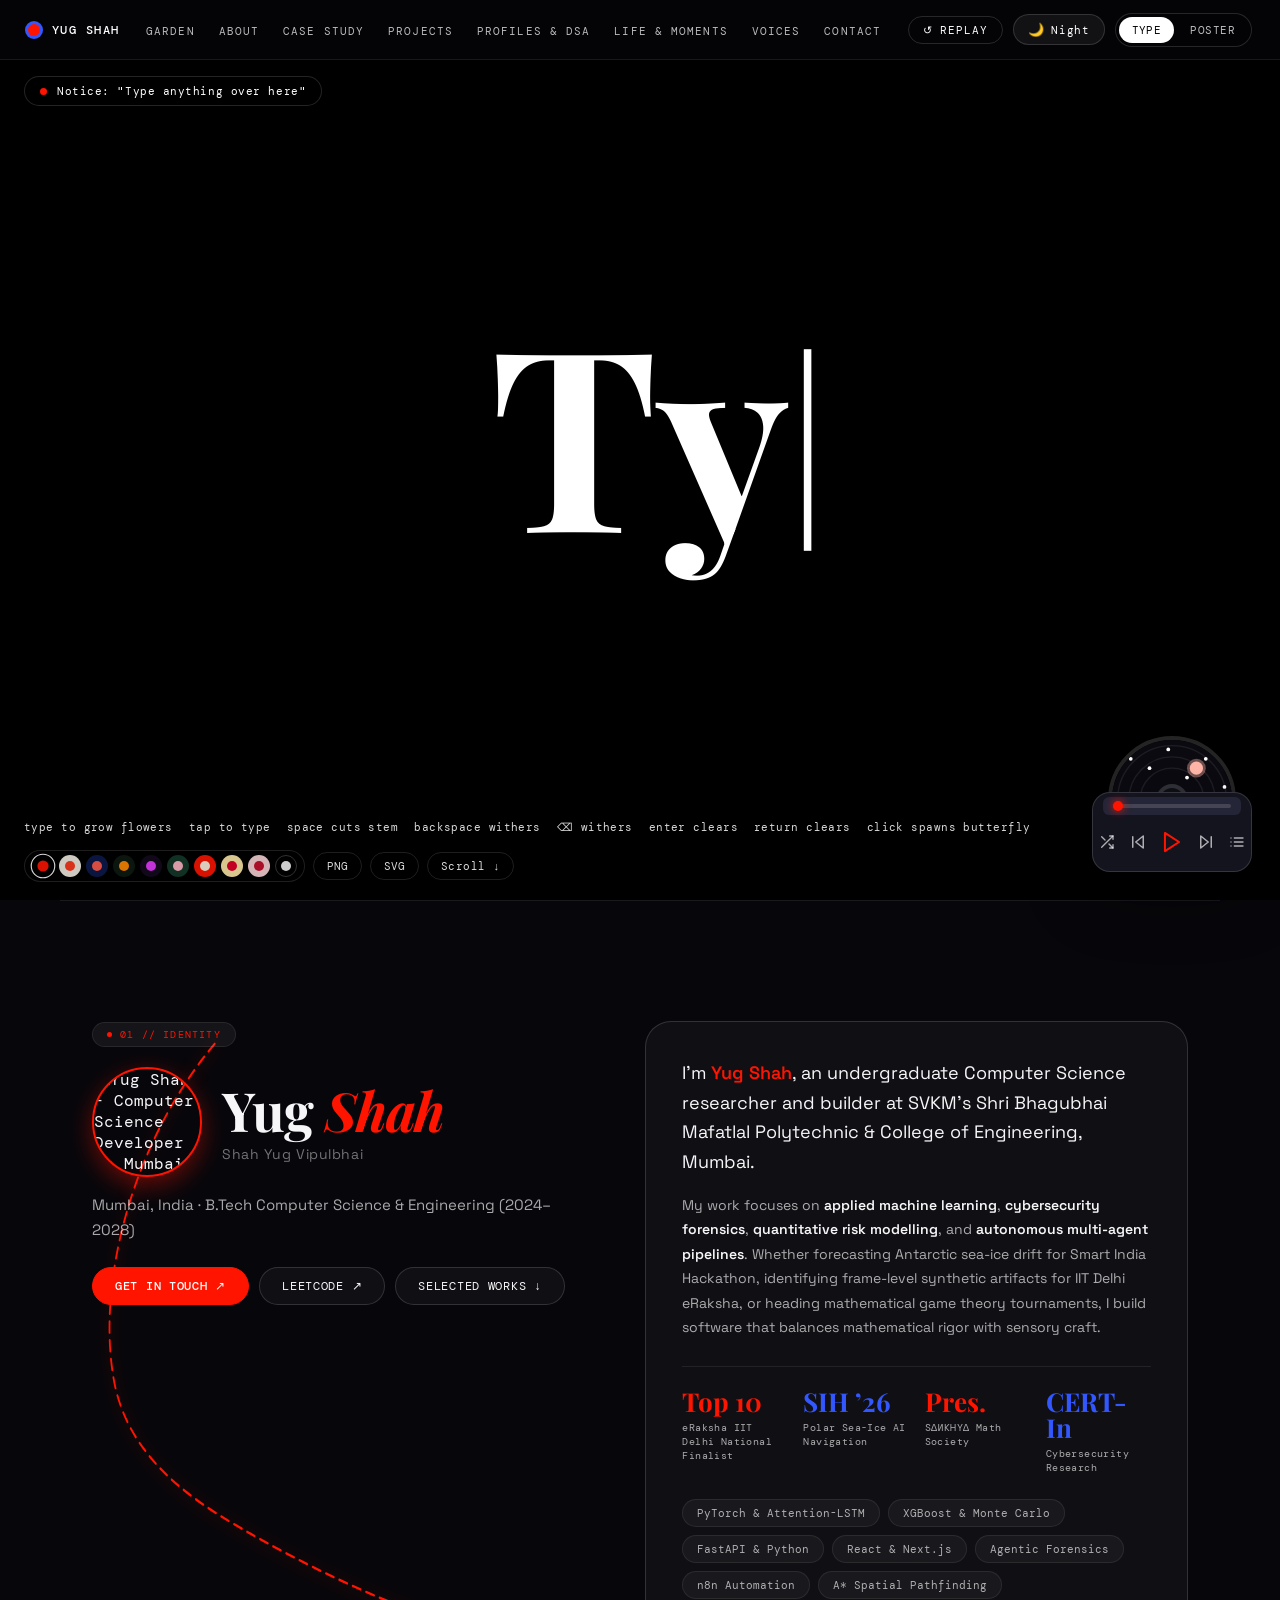
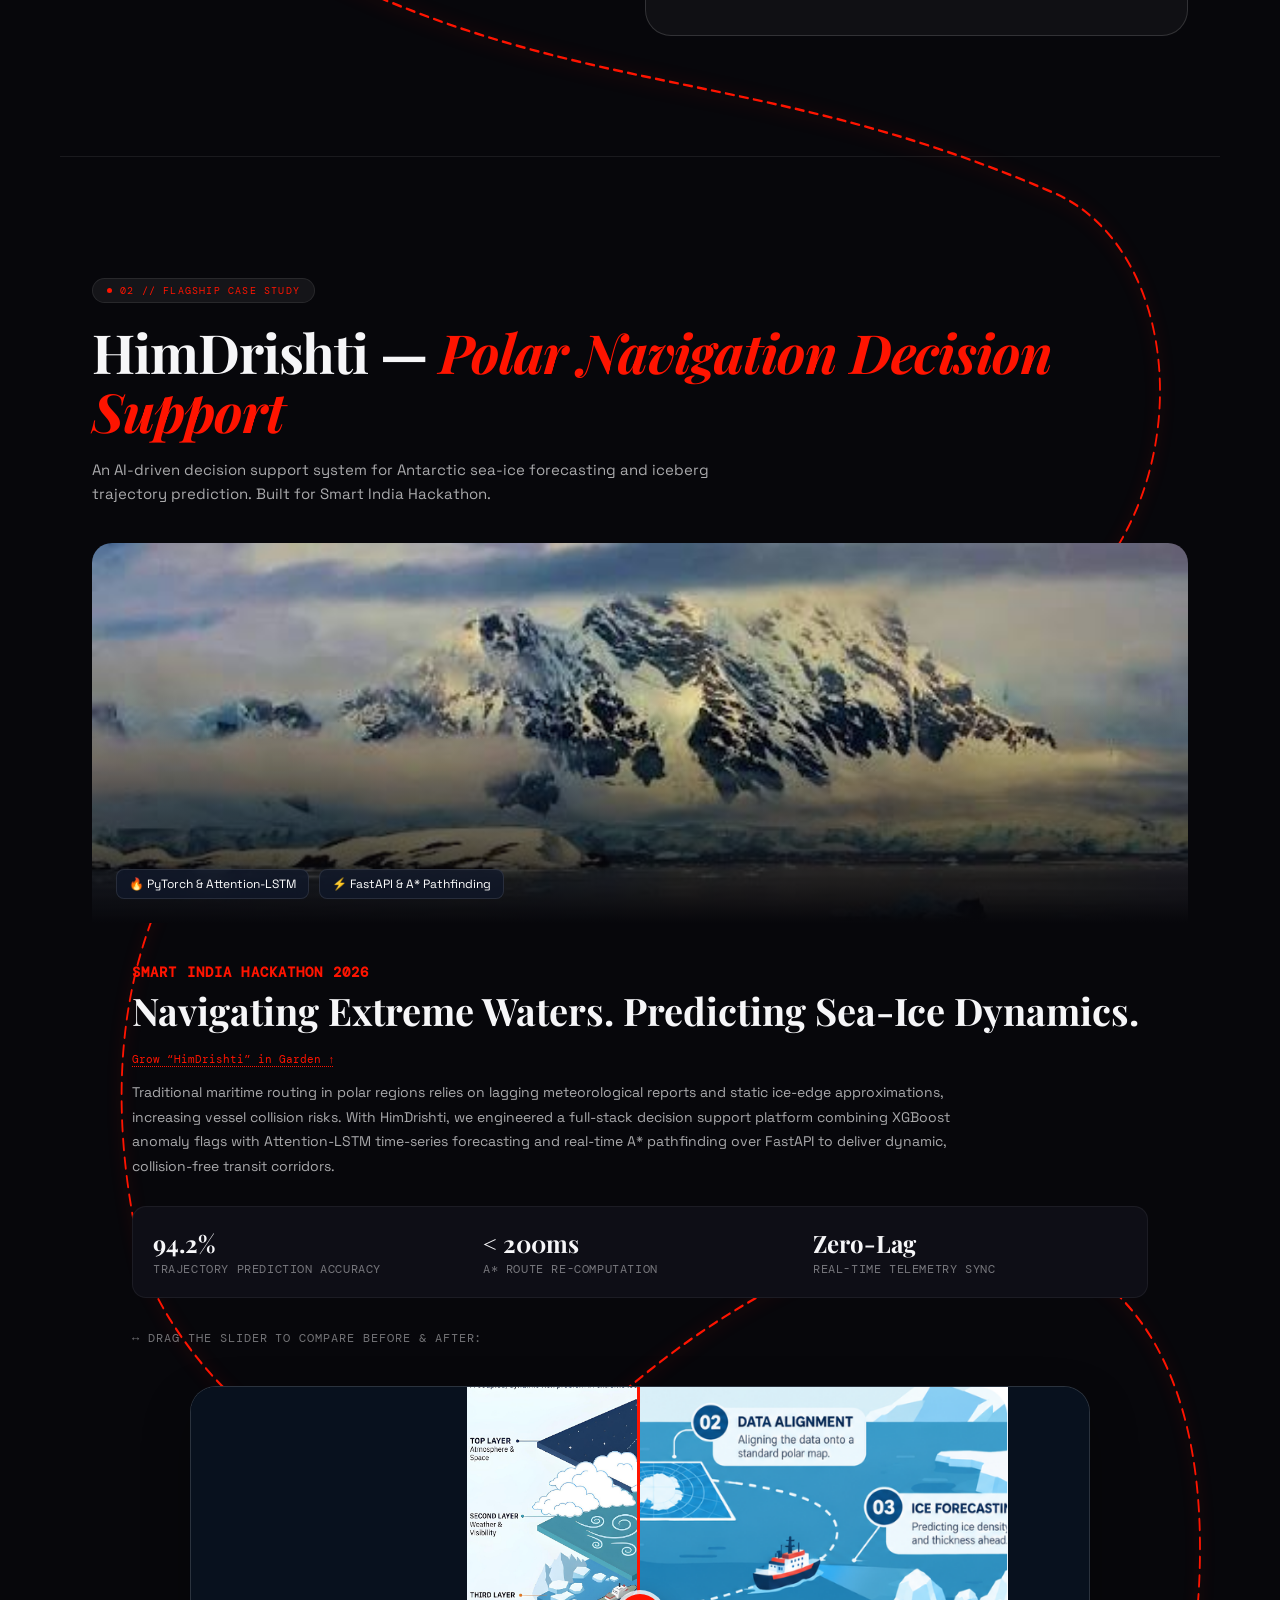
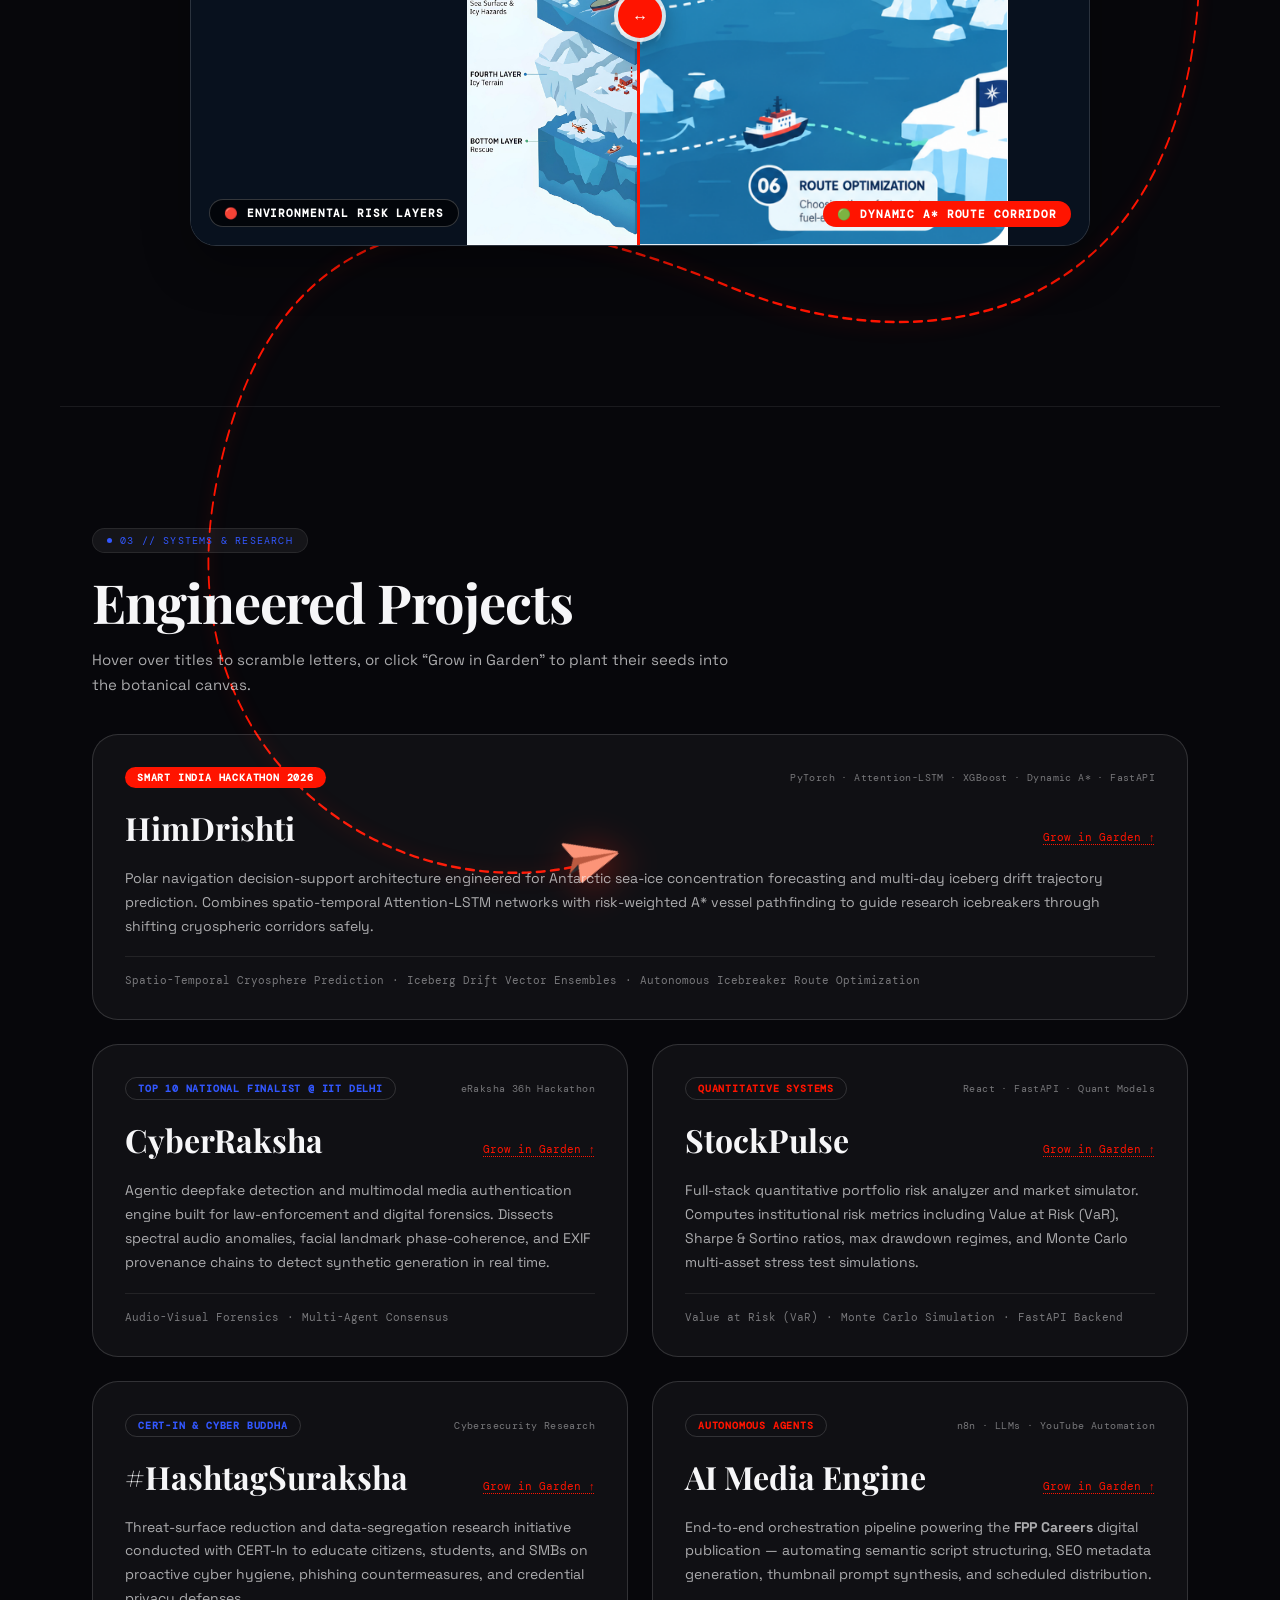
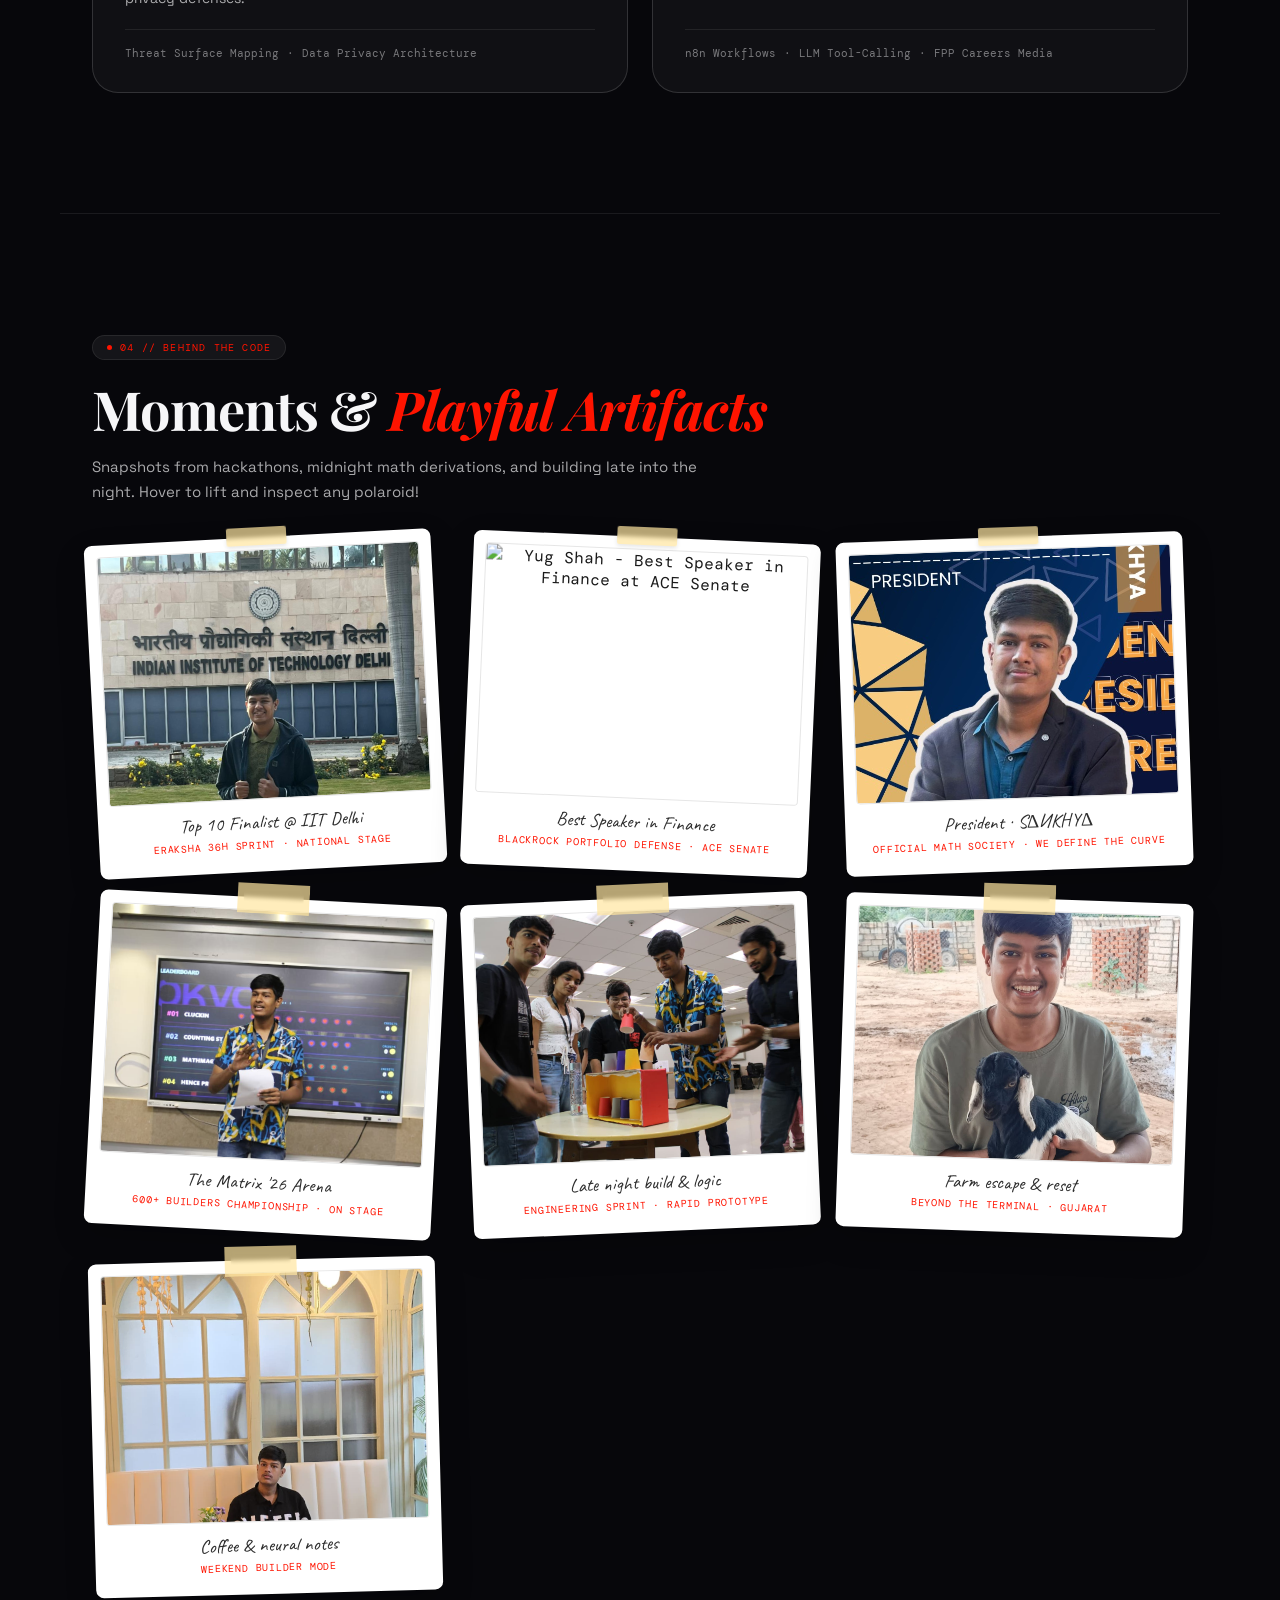
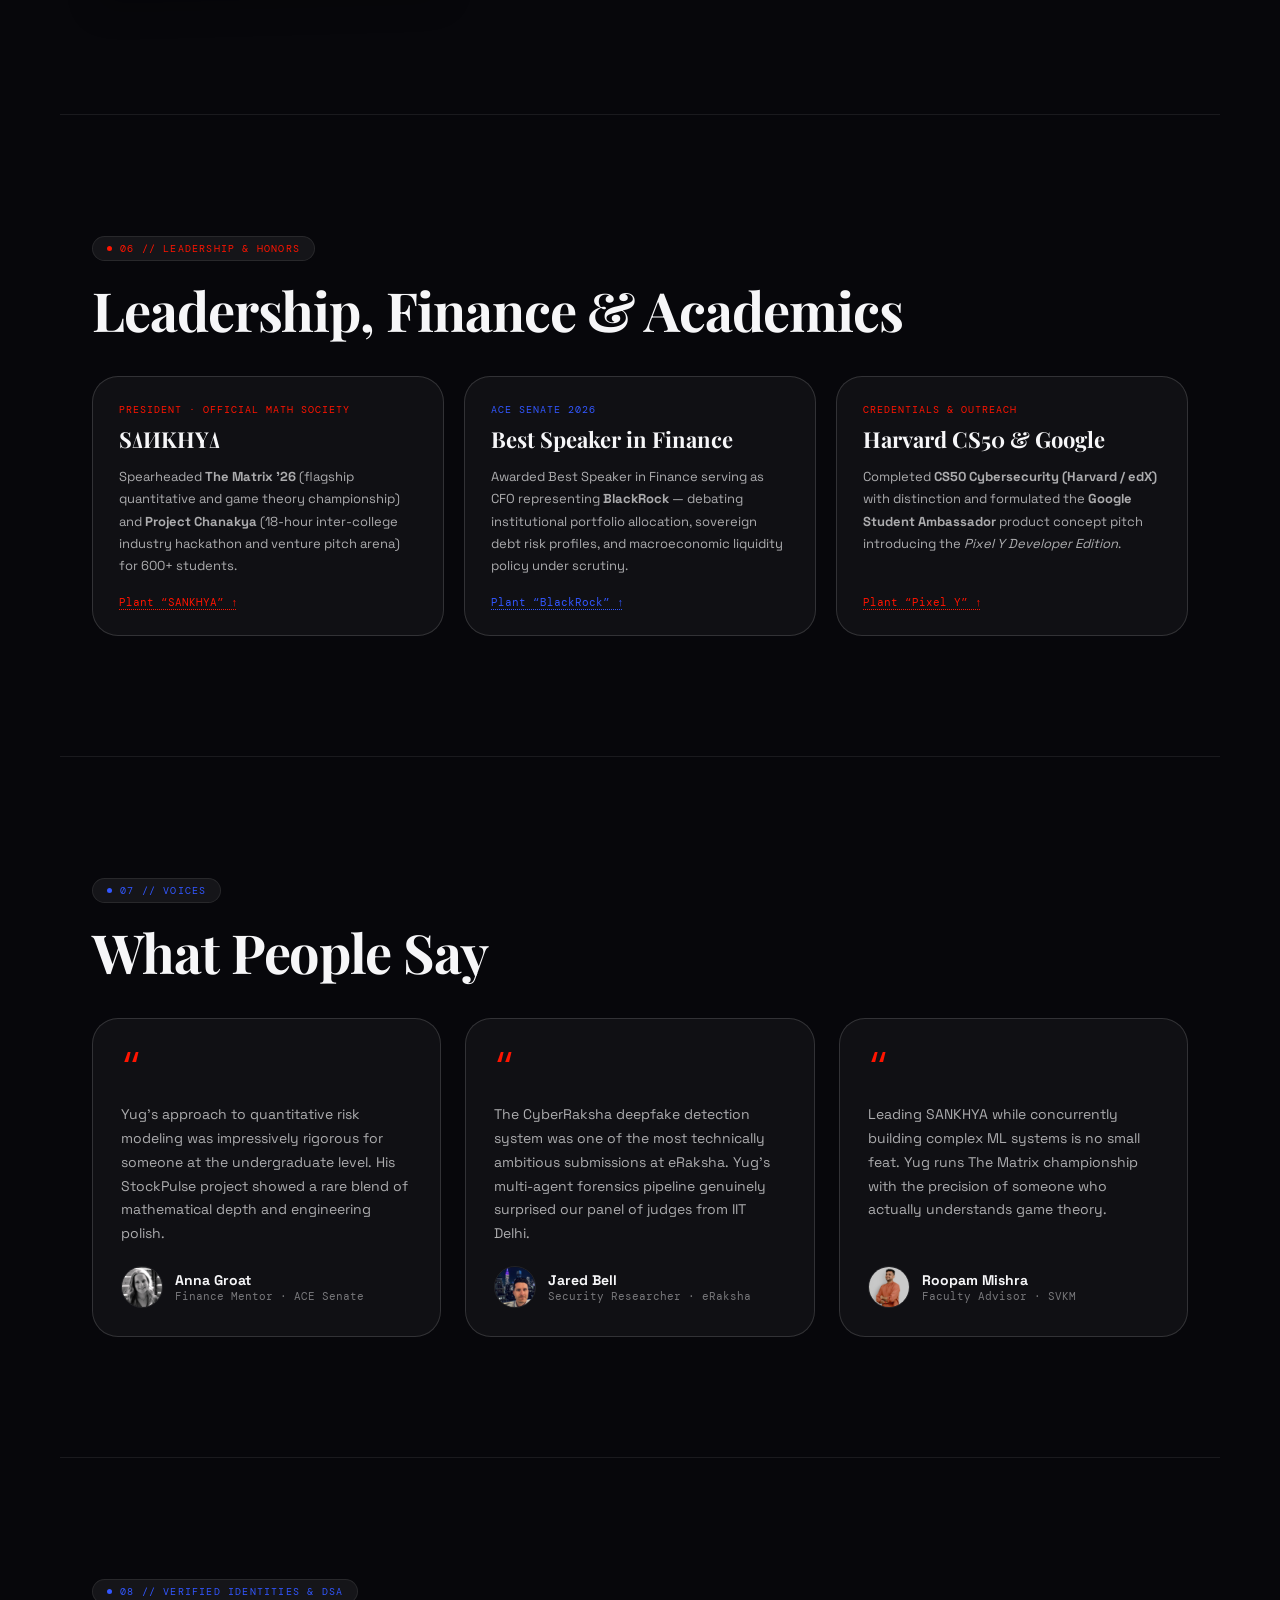
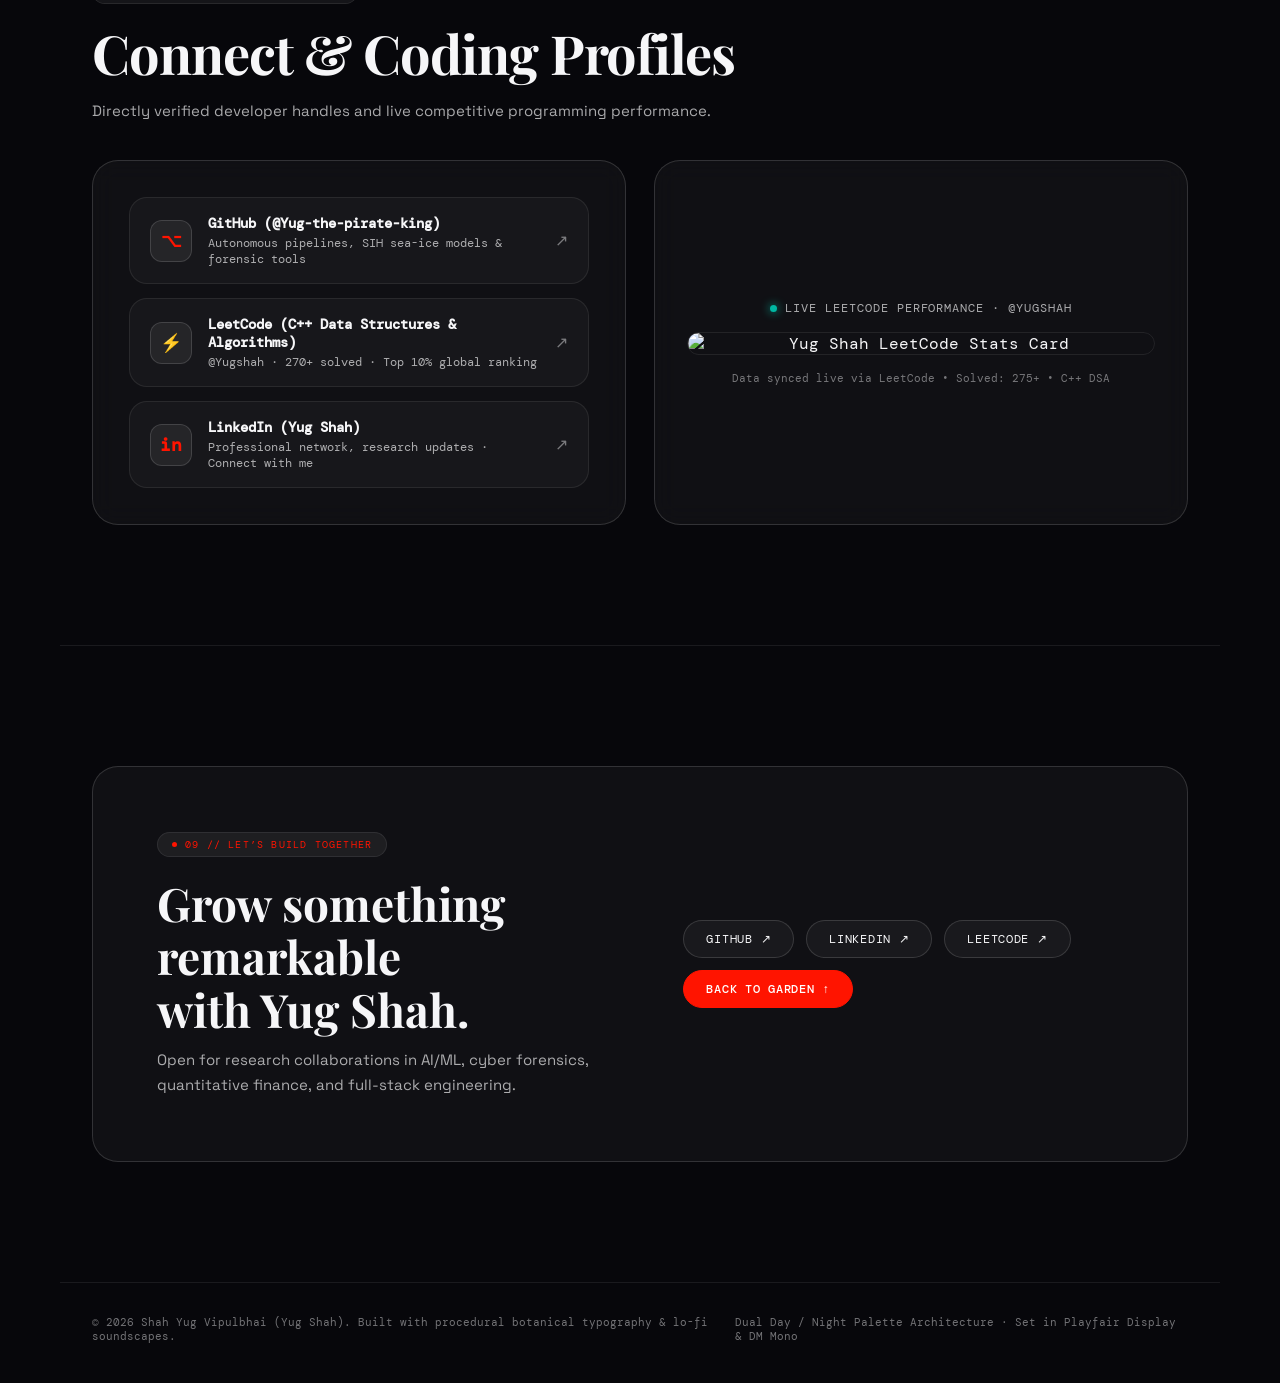
==== commit 76041185: "docs: enrich project README and update sitemap lastmod metadata" ====
--- a/index.html
+++ b/index.html
@@ -55,6 +55,7 @@
         "url": "https://yugshah.xyz/",
         "name": "Yug Shah - Computer Science Developer & Portfolio",
         "isPartOf": { "@id": "https://yugshah.xyz/#website" },
+        "dateModified": "2026-10-25",
         "mainEntity": { "@id": "https://yugshah.xyz/#person" },
         "primaryImageOfPage": { "@id": "https://yugshah.xyz/#primaryimage" }
       },
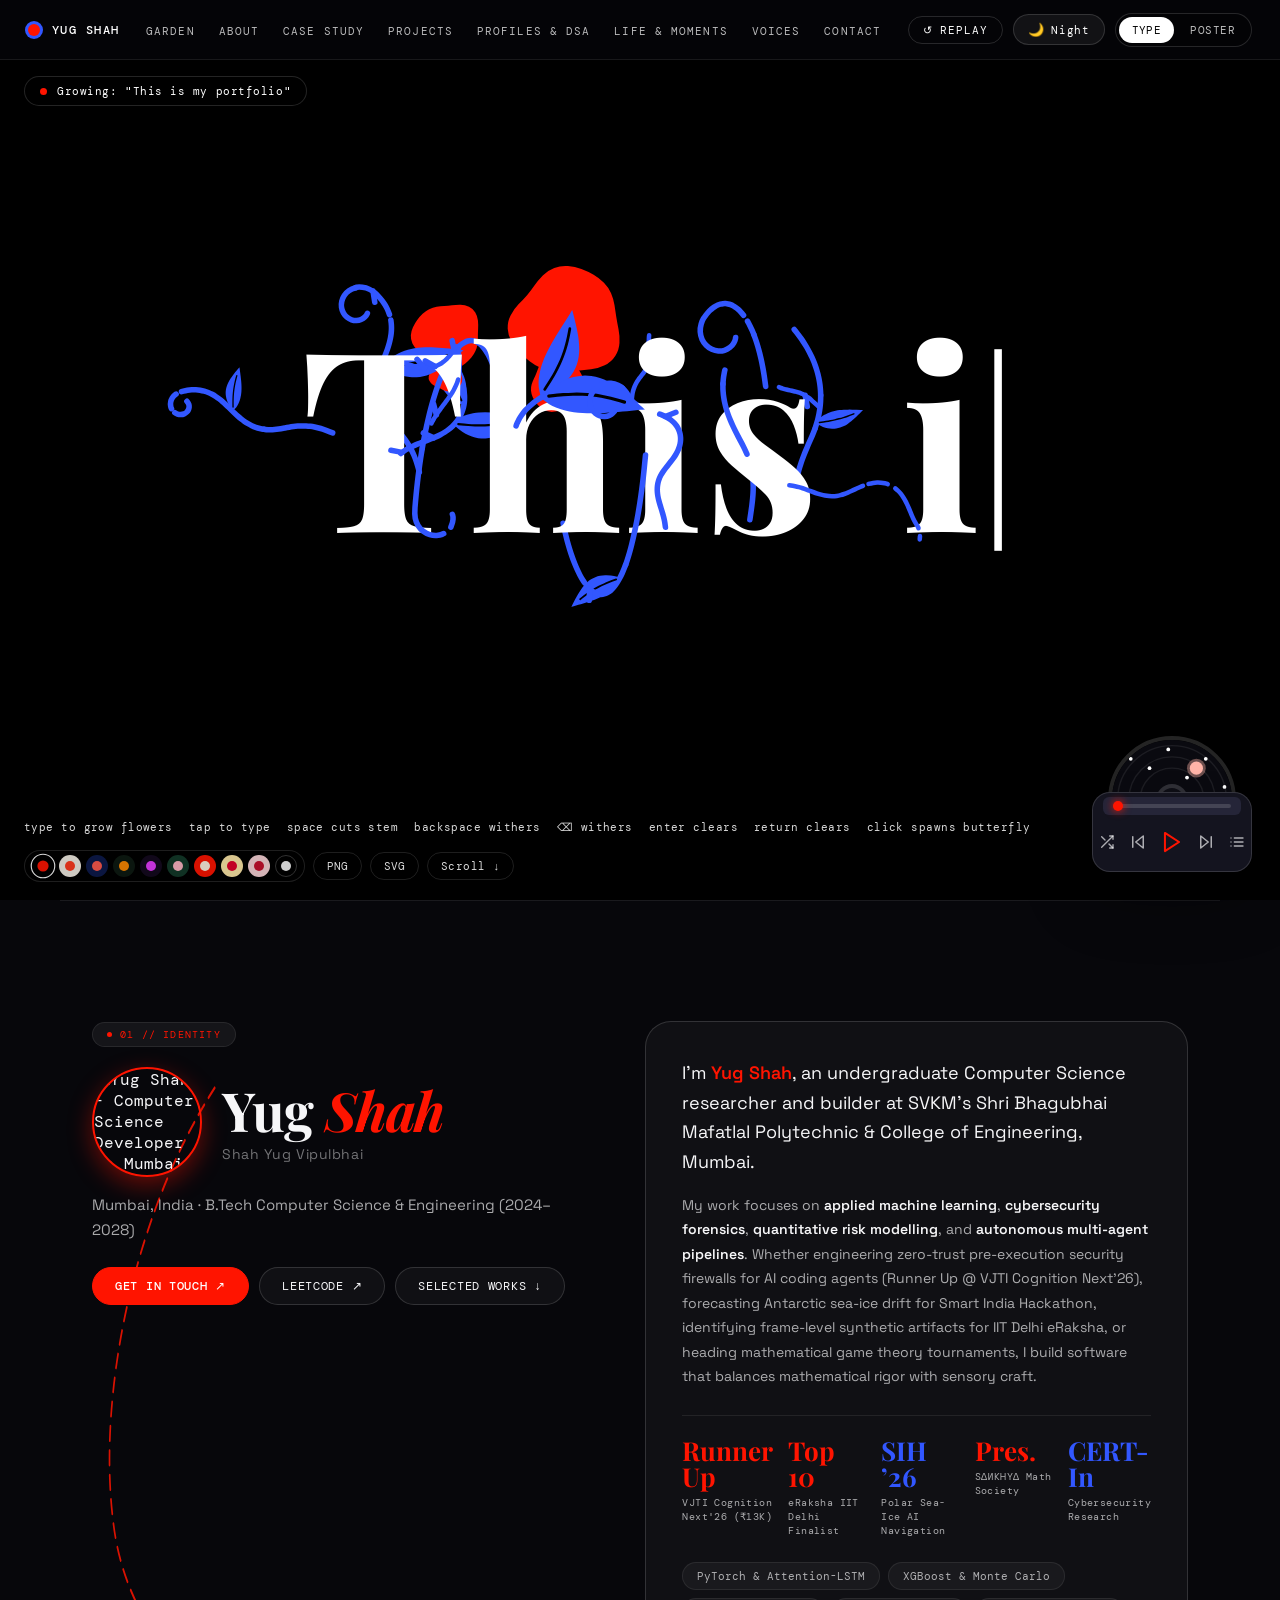
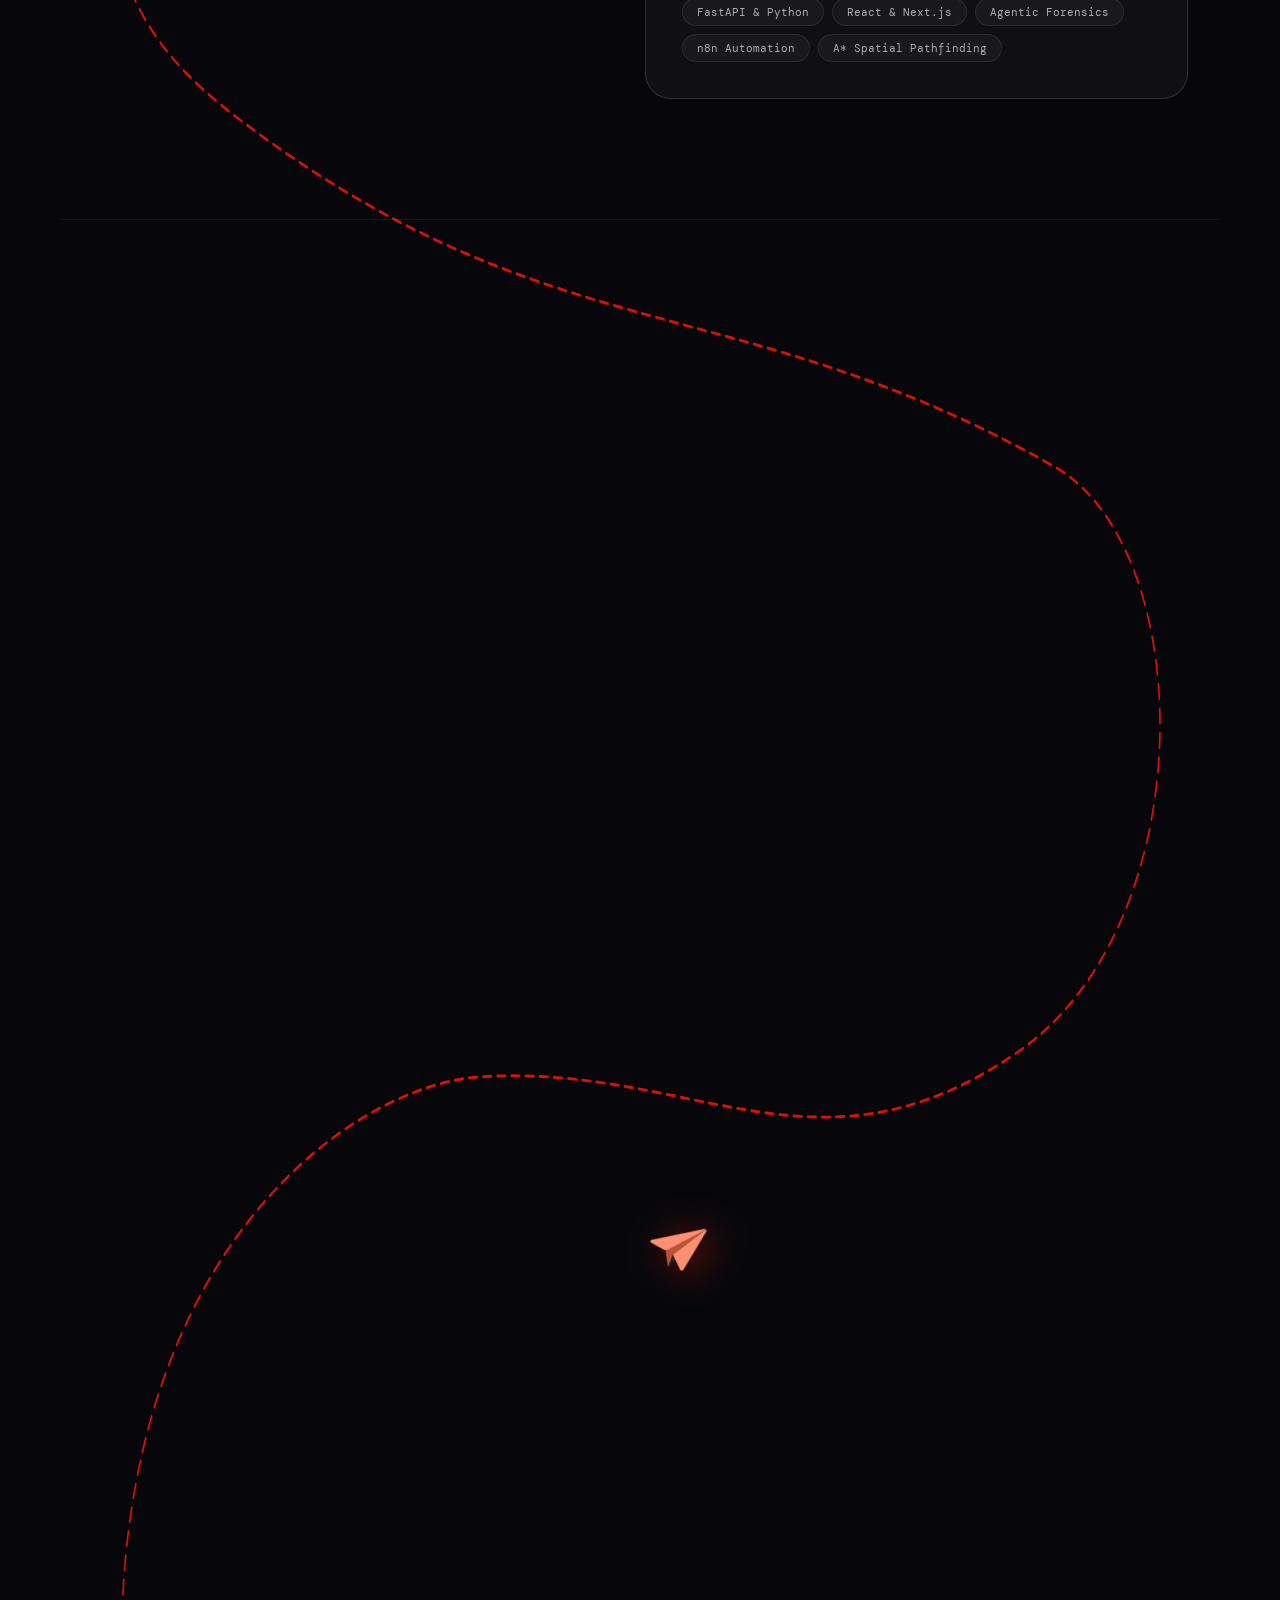
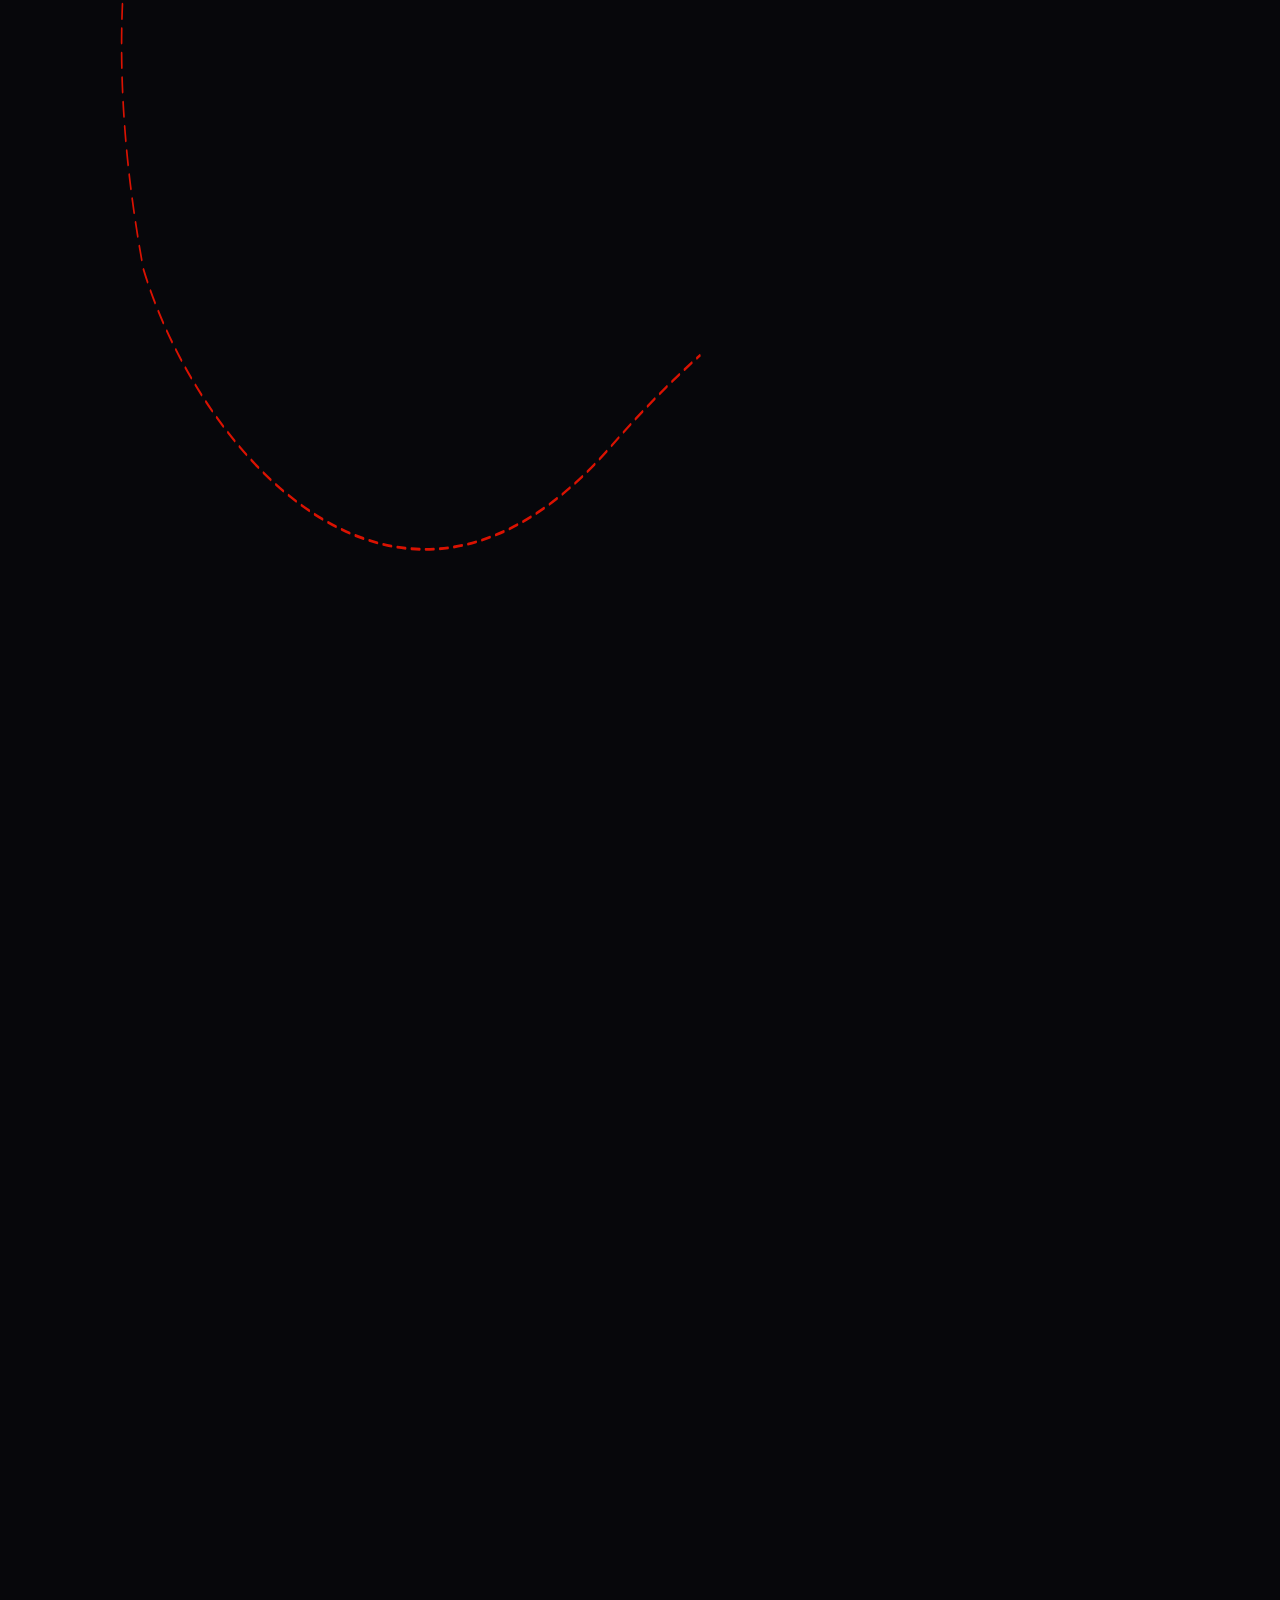
==== commit 8912c1a0: "feat: add project highlights, structured data, and mobile UI improvements" ====
--- a/index.html
+++ b/index.html
@@ -55,7 +55,7 @@
         "url": "https://yugshah.xyz/",
         "name": "Yug Shah - Computer Science Developer & Portfolio",
         "isPartOf": { "@id": "https://yugshah.xyz/#website" },
-        "dateModified": "2026-10-25",
+        "dateModified": "2026-11-07",
         "mainEntity": { "@id": "https://yugshah.xyz/#person" },
         "primaryImageOfPage": { "@id": "https://yugshah.xyz/#primaryimage" }
       },
@@ -70,6 +70,14 @@
         "height": 800
       },
       {
+        "@type": "ImageObject",
+        "@id": "https://yugshah.xyz/#vjtiaward",
+        "url": "https://yugshah.xyz/index_files/yug-vjti-runner-up.jpg",
+        "contentUrl": "https://yugshah.xyz/index_files/yug-vjti-runner-up.jpg",
+        "caption": "Yug Shah - VJTI Cognition Next'26 Runner Up with ₹13,000 Prize (Team Code Titans)",
+        "name": "VJTI Cognition Next'26 Runner Up"
+      },
+      {
         "@type": "Person",
         "@id": "https://yugshah.xyz/#person",
         "name": "Yug Shah",
@@ -77,6 +85,11 @@
         "url": "https://yugshah.xyz/",
         "image": { "@id": "https://yugshah.xyz/#primaryimage" },
         "jobTitle": "Computer Science & Engineering Student and Developer",
+        "award": [
+          "Runner Up - VJTI Cognition Next'26 (Team Code Titans, ₹13,000 Prize)",
+          "Top 10 National Finalist - eRaksha Hackathon at IIT Delhi",
+          "Best Speaker in Finance - ACE Senate 2026 (BlackRock Defense)"
+        ],
         "address": {
           "@type": "PostalAddress",
           "addressLocality": "Mumbai",
@@ -95,6 +108,8 @@
           "Full-Stack Web Development",
           "Cybersecurity",
           "Machine Learning",
+          "AI Agent Security",
+          "Pre-Execution Firewalls",
           "Quantitative Finance"
         ],
         "sameAs": [
@@ -191,6 +206,10 @@
     html {
       scroll-behavior: smooth;
       -webkit-font-smoothing: antialiased;
+      -moz-osx-font-smoothing: grayscale;
+      text-rendering: optimizeLegibility;
+      overflow-x: hidden;
+      overflow-x: clip;
     }
 
     body {
@@ -198,8 +217,10 @@
       color: var(--text-primary);
       font-family: 'DM Mono', ui-monospace, monospace;
       overflow-x: hidden;
-      overscroll-behavior-y: none;
+      overflow-x: clip;
+      max-width: 100vw;
       transition: background-color 0.45s ease, color 0.45s ease;
+      touch-action: manipulation;
     }
 
     a {
@@ -313,24 +334,26 @@
       justify-content: center;
       align-items: center;
       gap: 5px;
-      width: 36px;
-      height: 36px;
-      padding: 6px;
+      width: 44px;
+      height: 44px;
+      padding: 10px;
       border: 1px solid var(--border);
       border-radius: 8px;
       background: var(--badge-bg);
       cursor: pointer;
       transition: all 0.25s ease;
       z-index: 110;
-    }
-
-    .hamburger-btn:hover {
+      touch-action: manipulation;
+    }
+
+    .hamburger-btn:hover,
+    .hamburger-btn:focus-visible {
       border-color: var(--flower);
     }
 
     .hamburger-btn span {
       display: block;
-      width: 18px;
+      width: 20px;
       height: 2px;
       background: var(--garden-text);
       border-radius: 2px;
@@ -357,21 +380,26 @@
     .mobile-nav-overlay {
       position: fixed;
       top: 60px;
+      top: calc(60px + env(safe-area-inset-top, 0px));
       left: 0;
       right: 0;
       bottom: 0;
+      height: calc(100dvh - 60px - env(safe-area-inset-top, 0px));
       background: var(--bg-base);
       z-index: 99;
       display: flex;
       flex-direction: column;
       align-items: center;
       justify-content: flex-start;
-      padding-top: 40px;
+      padding-top: 32px;
+      padding-bottom: env(safe-area-inset-bottom, 24px);
       gap: 8px;
+      overflow-y: auto;
+      -webkit-overflow-scrolling: touch;
       opacity: 0;
       visibility: hidden;
-      transform: translateY(-20px);
-      transition: opacity 0.35s var(--ease-out), transform 0.35s var(--ease-out), visibility 0.35s;
+      transform: translateY(-16px);
+      transition: opacity 0.3s var(--ease-out), transform 0.3s var(--ease-out), visibility 0.3s;
       backdrop-filter: blur(20px);
       -webkit-backdrop-filter: blur(20px);
     }
@@ -1105,8 +1133,8 @@
 
     @media (max-width: 640px) {
       .music-widget-fixed {
-        right: 14px;
-        bottom: 14px;
+        right: 12px;
+        bottom: calc(12px + env(safe-area-inset-bottom, 0px));
       }
     }
 
@@ -1118,6 +1146,7 @@
       user-select: none;
       -webkit-user-select: none;
       filter: drop-shadow(0 14px 32px rgba(0, 0, 0, 0.45));
+      touch-action: manipulation;
     }
 
     .player-disc-peek {
@@ -1128,7 +1157,8 @@
       transition: all 0.25s cubic-bezier(0.4, 0, 0.2, 1);
     }
 
-    .player-uiverse-wrap:hover .player-disc-peek {
+    .player-uiverse-wrap:hover .player-disc-peek,
+    .player-uiverse-wrap.expanded .player-disc-peek {
       height: 0px;
       margin-bottom: 0px;
       opacity: 0;
@@ -1171,9 +1201,18 @@
       padding-bottom: 6px;
     }
 
-    .player-uiverse-wrap:hover .player-card-box {
+    .player-uiverse-wrap:hover .player-card-box,
+    .player-uiverse-wrap.expanded .player-card-box {
       width: 290px;
       height: 160px;
+    }
+
+    @media (max-width: 640px) {
+      .player-uiverse-wrap:hover .player-card-box,
+      .player-uiverse-wrap.expanded .player-card-box {
+        width: min(calc(100vw - 24px), 280px);
+        height: 155px;
+      }
     }
 
     /* Top info row */
@@ -1186,7 +1225,8 @@
       transition: height 0.3s ease;
     }
 
-    .player-uiverse-wrap:hover .player-info-row {
+    .player-uiverse-wrap:hover .player-info-row,
+    .player-uiverse-wrap.expanded .player-info-row {
       height: 80px;
     }
 
@@ -1203,7 +1243,8 @@
       transition: all 0.2s ease;
     }
 
-    .player-uiverse-wrap:hover .player-disc-mini-wrap {
+    .player-uiverse-wrap:hover .player-disc-mini-wrap,
+    .player-uiverse-wrap.expanded .player-disc-mini-wrap {
       top: -12px;
       left: -10px;
       opacity: 1;
@@ -1220,7 +1261,8 @@
       transition: margin-left 0.25s ease;
     }
 
-    .player-uiverse-wrap:hover .player-track-meta {
+    .player-uiverse-wrap:hover .player-track-meta,
+    .player-uiverse-wrap.expanded .player-track-meta {
       margin-left: -6px;
     }
 
@@ -1251,7 +1293,8 @@
       transition: margin-top 0.2s ease;
     }
 
-    .player-uiverse-wrap:hover .player-scrubber-row {
+    .player-uiverse-wrap:hover .player-scrubber-row,
+    .player-uiverse-wrap.expanded .player-scrubber-row {
       margin-top: 0;
     }
 
@@ -1605,11 +1648,13 @@
       border-top: 1px solid var(--border-subtle);
       position: relative;
       z-index: 1;
+      content-visibility: auto;
+      contain-intrinsic-size: auto 650px;
     }
 
     @media (max-width: 640px) {
       .section-wrap {
-        padding: 80px 20px;
+        padding: 64px 18px;
       }
     }
 
@@ -1743,11 +1788,17 @@
 
     .about-metrics {
       display: grid;
-      grid-template-columns: repeat(4, 1fr);
+      grid-template-columns: repeat(5, 1fr);
       gap: 16px;
       margin-top: 26px;
       padding-top: 22px;
       border-top: 1px solid var(--border-subtle);
+    }
+
+    @media (max-width: 960px) {
+      .about-metrics {
+        grid-template-columns: repeat(3, 1fr);
+      }
     }
 
     @media (max-width: 640px) {
@@ -2088,6 +2139,12 @@
       z-index: 0;
     }
 
+    @media (max-width: 768px) {
+      .plane-fly {
+        display: none !important;
+      }
+    }
+
     .plane-trail-svg {
       position: absolute;
       inset: 0;
@@ -2099,18 +2156,18 @@
 
     #planeTrailPath {
       stroke: var(--flower);
-      stroke-width: 2.2px;
+      stroke-width: 2px;
       stroke-dasharray: 10 7;
       stroke-linecap: round;
       fill: none;
       pointer-events: none;
       transition: stroke 0.4s ease;
-      filter: drop-shadow(0 2px 8px rgba(255, 20, 0, 0.45));
+      opacity: 0.85;
     }
 
     html.day #planeTrailPath {
       stroke: var(--flower);
-      filter: drop-shadow(0 2px 6px rgba(232, 50, 15, 0.35));
+      opacity: 0.85;
     }
 
     .plane-sprite {
@@ -2328,7 +2385,7 @@
     /* ════ LEADERSHIP, VOICES & CONTACT ════ */
     .leadership-grid {
       display: grid;
-      grid-template-columns: repeat(3, 1fr);
+      grid-template-columns: repeat(2, 1fr);
       gap: 20px;
       margin-top: 36px;
     }
@@ -2540,12 +2597,39 @@
     }
 
     /* ════ ADDITIONAL MOBILE RESPONSIVE OVERRIDES ════ */
+    @media (max-width: 640px) {
+      #top-nav {
+        padding: 0 16px;
+        padding-top: env(safe-area-inset-top, 0px);
+        height: calc(56px + env(safe-area-inset-top, 0px));
+      }
+      .project-card {
+        padding: 24px 20px;
+      }
+      .project-name {
+        font-size: clamp(20px, 5.5vw, 26px);
+      }
+      .grow-btn {
+        padding: 6px 2px;
+        min-height: 36px;
+        display: inline-flex;
+        align-items: center;
+      }
+      .contact-pill {
+        min-height: 44px;
+        display: inline-flex;
+        align-items: center;
+        justify-content: center;
+      }
+    }
+
     @media (max-width: 480px) {
       .section-title {
-        font-size: clamp(26px, 7vw, 34px);
+        font-size: clamp(24px, 6.5vw, 32px);
       }
       .section-subtitle {
         font-size: 13px;
+        line-height: 1.6;
       }
       .bio-lead {
         font-size: 15px;
@@ -2554,16 +2638,16 @@
         font-size: 13px;
       }
       .project-card {
-        padding: 22px;
+        padding: 20px 16px;
       }
       .lead-card {
-        padding: 20px;
+        padding: 18px 16px;
       }
       .t-card {
-        padding: 20px;
+        padding: 18px 16px;
       }
       .contact-cta-title {
-        font-size: clamp(22px, 6vw, 34px);
+        font-size: clamp(22px, 6vw, 32px);
       }
       .contact-links {
         flex-direction: column;
@@ -2579,7 +2663,7 @@
         height: 200px;
       }
       .compare-container {
-        height: 220px;
+        height: 240px;
       }
       .metric-value {
         font-size: 20px;
@@ -2590,10 +2674,36 @@
       }
     }
 
-    @media (max-width: 640px) {
-      #top-nav {
-        padding: 0 14px;
-        height: 56px;
+    @media (max-width: 380px) {
+      .section-wrap {
+        padding: 48px 14px;
+      }
+      .project-card {
+        padding: 16px 14px;
+      }
+      .about-metrics {
+        gap: 10px;
+      }
+      .metric-value {
+        font-size: 18px;
+      }
+      .metric-label {
+        font-size: 10px;
+      }
+    }
+
+    @media (prefers-reduced-motion: reduce) {
+      *, *::before, *::after {
+        animation-duration: 0.01ms !important;
+        animation-iteration-count: 1 !important;
+        transition-duration: 0.01ms !important;
+        scroll-behavior: auto !important;
+      }
+      .plane-fly {
+        display: none !important;
+      }
+      .vinyl-spinning {
+        animation: none !important;
       }
     }
 
@@ -2944,7 +3054,7 @@
           d="M 257.6 130.4 C 157.6 220.4 117.6 345.4 135.6 430.4 C 150.6 508.4 239.6 548.4 302.6 575.4 C 666.7 731.5 888.5 686.4 1265.0 809.7 C 1437.6 866.2 1445.8 1128.4 1218.0 1217.6 C 979.4 1311.0 833.7 1224.5 577.6 1233.3 C 397.3 1239.5 47.7 1394.5 172.1 1783.4 C 238.4 1910.4 481.0 2074.5 733.7 1906.1 C 1092.4 1667.2 1440.0 1710.5 1440.0 2038.1 C 1440.0 2370.0 1131.5 2424.7 873.1 2344.7 C 614.8 2264.8 334.3 2238.9 259.8 2523.2 C 180.7 2824.8 603.6 2969.2 847.1 2813.1 C 1090.6 2657.0 1430.7 2852.1 1293.2 3145.8 C 1197 3351 880 3580 560 3540 C 280 3500 110 3680 160 3950 C 200 4180 560 4350 940 4220 C 1280 4100 1460 4280 1420 4580 C 1380 4860 1020 5000 680 4940 C 360 4880 130 5100 180 5420 C 230 5720 650 5840 1040 5680 C 1360 5540 1480 5800 1380 6100 C 1290 6380 960 6520 620 6440 C 320 6360 120 6580 200 6840 C 270 7060 680 7200 1080 7100 C 1420 7010 1460 7320 1260 7460 C 1080 7580 780 7590 540 7520">
         </path>
       </svg>
-      <img class="plane-sprite" id="plane-sprite" src="./index_files/plane.svg" alt="Paper airplane">
+      <img class="plane-sprite" id="plane-sprite" src="./index_files/plane.svg" alt="Paper airplane" width="68" height="68" decoding="async">
     </div>
 
     <!-- ── 01. ABOUT & IDENTITY ── -->
@@ -2958,6 +3068,7 @@
                  title="Yug Shah"
                  width="110" height="110"
                  fetchpriority="high"
+                 decoding="async"
                  style="width: 110px; height: 110px; border-radius: 50%; object-fit: cover; border: 2px solid var(--flower); box-shadow: 0 8px 24px var(--flower-glow); flex-shrink: 0;">
             <div>
               <h1 class="section-title" style="margin-bottom: 4px;">Yug <em>Shah</em></h1>
@@ -2984,6 +3095,7 @@
           <p class="bio-body">
             My work focuses on <strong>applied machine learning</strong>, <strong>cybersecurity forensics</strong>,
             <strong>quantitative risk modelling</strong>, and <strong>autonomous multi-agent pipelines</strong>. Whether
+            engineering zero-trust pre-execution security firewalls for AI coding agents (Runner Up @ VJTI Cognition Next&apos;26),
             forecasting Antarctic sea-ice drift for Smart India Hackathon, identifying frame-level synthetic artifacts
             for IIT Delhi eRaksha, or heading mathematical game theory tournaments, I build software that balances
             mathematical rigor with sensory craft.
@@ -2991,8 +3103,12 @@
 
           <div class="about-metrics">
             <div>
+              <div class="metric-value">Runner Up</div>
+              <div class="metric-label">VJTI Cognition Next&apos;26 (₹13K)</div>
+            </div>
+            <div>
               <div class="metric-value">Top 10</div>
-              <div class="metric-label">eRaksha IIT Delhi National Finalist</div>
+              <div class="metric-label">eRaksha IIT Delhi Finalist</div>
             </div>
             <div>
               <div class="metric-value stem">SIH ’26</div>
@@ -3037,6 +3153,7 @@
         <div class="case-hero-banner"
           style="position:relative;height:380px;overflow:hidden;border-radius:20px 20px 0 0;">
           <img src="./index_files/himdrishti-polar-hero.jpg" alt="HimDrishti Antarctic Polar Navigation Showcase"
+            width="800" height="380" loading="lazy" decoding="async"
             style="width:100%;height:100%;object-fit:cover;object-position:center 60%;">
           <div
             style="position:absolute;inset:0;background:linear-gradient(to top, var(--bg-base) 0%, transparent 60%);">
@@ -3113,12 +3230,12 @@
             </div>
             <div class="compare-container" id="genui-slider">
               <!-- After (Background) -->
-              <img src="./index_files/himdrishti-routing-architecture.png" class="compare-img" alt="HimDrishti Dynamic A* Corridor Optimization">
+              <img src="./index_files/himdrishti-routing-architecture.png" class="compare-img" alt="HimDrishti Dynamic A* Corridor Optimization" width="900" height="460" loading="lazy" decoding="async">
               <div class="compare-badge after">🟢 Dynamic A* Route Corridor</div>
 
               <!-- Before (Foreground overlay) -->
               <div class="compare-overlay" id="compare-clip">
-                <img src="./index_files/himdrishti-polar-layers.png" alt="Multi-Layer Polar Risk Environment">
+                <img src="./index_files/himdrishti-polar-layers.png" alt="Multi-Layer Polar Risk Environment" width="900" height="460" loading="lazy" decoding="async">
               </div>
               <div class="compare-badge before">🔴 Environmental Risk Layers</div>
 
@@ -3167,6 +3284,31 @@
           </div>
         </article>
 
+        <article class="project-card featured reveal delay-1">
+          <div class="project-top-row">
+            <span class="project-badge flower">Runner Up &middot; VJTI Cognition Next&apos;26</span>
+            <span class="project-meta">Python &middot; LightGBM &middot; Python AST &middot; SQLGlot &middot; TF-IDF &middot; 3&ndash;8ms CPU Latency</span>
+          </div>
+          <div class="project-name-row">
+            <h3 class="project-name scramble-target" data-original="Code_Guard">Code_Guard</h3>
+            <button type="button" class="grow-btn" data-plant-word="CodeGuard">Grow in Garden &#8593;</button>
+          </div>
+          <p class="project-description">
+            Zero-trust pre-execution security firewall and real-time defense barrier engineered for autonomous AI coding agents and CLI tools (Claude Code, Antigravity, Cursor, Devin, GitHub Copilot CLI). Built for <strong>VJTI Cognition Next&apos;26</strong> (Runner Up &middot; Team Code Titans &middot; ₹13,000 Award), it provides local, CPU-only protection through a two-layer defense: deterministic Python and SQL AST static analysis paired with an ensemble of 9 LightGBM gradient-boosted trees over 10,024 features (Shannon string entropy, regex taint tracking, and character n-grams) to synchronously intercept prompt injections, remote exfiltration pipes, destructive system commands, and credential leaks in under 8ms with zero cloud dependencies.
+          </p>
+          <div class="project-tags">
+            <span>AI Agent Pre-Execution Firewall</span>
+            <span>&middot;</span>
+            <span>LightGBM &amp; AST Analysis</span>
+            <span>&middot;</span>
+            <span>Zero Cloud Dependencies</span>
+            <span>&middot;</span>
+            <span>11 CLI Integrations</span>
+            <span>&middot;</span>
+            <span>₹13,000 Award &middot; Team Code Titans</span>
+          </div>
+        </article>
+
         <article class="project-card reveal delay-1">
           <div class="project-top-row">
             <span class="project-badge stem">Top 10 National Finalist @ IIT Delhi</span>
@@ -3269,10 +3411,18 @@
       </div>
 
       <div class="polaroid-grid reveal delay-1">
-        <!-- 01. IIT Delhi National Finalist -->
+        <!-- 01. VJTI Cognition Next'26 Runner Up -->
         <div class="polaroid-card">
           <div class="polaroid-tape"></div>
-          <img src="./index_files/yug-iit-delhi.jpg" class="polaroid-photo" alt="Top 10 Finalist @ IIT Delhi eRaksha" loading="lazy">
+          <img src="./index_files/yug-vjti-runner-up.jpg" class="polaroid-photo" alt="Yug Shah - Runner Up at VJTI Cognition Next'26 with ₹13,000 prize" width="300" height="250" style="object-position: center 30%;" loading="lazy" decoding="async">
+          <div class="polaroid-caption">Runner Up &middot; Cognition Next&apos;26</div>
+          <div class="polaroid-tag">VJTI Mumbai &middot; ₹13,000 Prize &middot; Team Code Titans</div>
+        </div>
+
+        <!-- 02. IIT Delhi National Finalist -->
+        <div class="polaroid-card">
+          <div class="polaroid-tape"></div>
+          <img src="./index_files/yug-iit-delhi.jpg" class="polaroid-photo" alt="Top 10 Finalist @ IIT Delhi eRaksha" width="300" height="250" loading="lazy" decoding="async">
           <div class="polaroid-caption">Top 10 Finalist @ IIT Delhi</div>
           <div class="polaroid-tag">eRaksha 36h Sprint &middot; National Stage</div>
         </div>
@@ -3280,7 +3430,7 @@
         <!-- 02. Best Speaker in Finance at BlackRock Debate -->
         <div class="polaroid-card">
           <div class="polaroid-tape"></div>
-          <img src="https://yugshah.xyz/yug-shah.jpg" class="polaroid-photo" alt="Yug Shah - Best Speaker in Finance at ACE Senate" width="400" height="400">
+          <img src="https://yugshah.xyz/yug-shah.jpg" class="polaroid-photo" alt="Yug Shah - Best Speaker in Finance at ACE Senate" width="300" height="250" loading="lazy" decoding="async">
           <div class="polaroid-caption">Best Speaker in Finance</div>
           <div class="polaroid-tag">BlackRock Portfolio Defense &middot; ACE Senate</div>
         </div>
@@ -3288,7 +3438,7 @@
         <!-- 03. President of SΔИKHYΔ Math Society -->
         <div class="polaroid-card">
           <div class="polaroid-tape"></div>
-          <img src="./index_files/yug-sankhya-president.jpg" class="polaroid-photo" alt="Yug Shah President of SANKHYA" loading="lazy">
+          <img src="./index_files/yug-sankhya-president.jpg" class="polaroid-photo" alt="Yug Shah President of SANKHYA" width="300" height="250" loading="lazy" decoding="async">
           <div class="polaroid-caption">President &middot; SΔИKHYΔ</div>
           <div class="polaroid-tag">Official Math Society &middot; We Define The Curve</div>
         </div>
@@ -3296,7 +3446,7 @@
         <!-- 04. Leading The Matrix '26 Arena -->
         <div class="polaroid-card">
           <div class="polaroid-tape"></div>
-          <img src="./index_files/yug-matrix-presentation.jpg" class="polaroid-photo" alt="Yug Shah Presenting The Matrix Arena" loading="lazy">
+          <img src="./index_files/yug-matrix-presentation.jpg" class="polaroid-photo" alt="Yug Shah Presenting The Matrix Arena" width="300" height="250" loading="lazy" decoding="async">
           <div class="polaroid-caption">The Matrix &apos;26 Arena</div>
           <div class="polaroid-tag">600+ Builders Championship &middot; On Stage</div>
         </div>
@@ -3304,7 +3454,7 @@
         <!-- 05. Rapid Hackathon Prototyping -->
         <div class="polaroid-card">
           <div class="polaroid-tape"></div>
-          <img src="./index_files/yug-hackathon-prototype.jpg" class="polaroid-photo" alt="Late night hackathon build" loading="lazy">
+          <img src="./index_files/yug-hackathon-prototype.jpg" class="polaroid-photo" alt="Late night hackathon build" width="300" height="250" loading="lazy" decoding="async">
           <div class="polaroid-caption">Late night build &amp; logic</div>
           <div class="polaroid-tag">Engineering Sprint &middot; Rapid Prototype</div>
         </div>
@@ -3312,7 +3462,7 @@
         <!-- 06. Life & Farm Reset -->
         <div class="polaroid-card">
           <div class="polaroid-tape"></div>
-          <img src="./index_files/yug-outdoors-goat.jpg" class="polaroid-photo" alt="Farm escape with a friend" loading="lazy">
+          <img src="./index_files/yug-outdoors-goat.jpg" class="polaroid-photo" alt="Farm escape with a friend" width="300" height="250" loading="lazy" decoding="async">
           <div class="polaroid-caption">Farm escape &amp; reset</div>
           <div class="polaroid-tag">Beyond the terminal &middot; Gujarat</div>
         </div>
@@ -3320,7 +3470,7 @@
         <!-- 07. Deep Work & System Design -->
         <div class="polaroid-card">
           <div class="polaroid-tape"></div>
-          <img src="./index_files/yug-cafe-portrait.jpg" class="polaroid-photo" alt="Deep work & system design" loading="lazy">
+          <img src="./index_files/yug-cafe-portrait.jpg" class="polaroid-photo" alt="Deep work & system design" width="300" height="250" loading="lazy" decoding="async">
           <div class="polaroid-caption">Coffee &amp; neural notes</div>
           <div class="polaroid-tag">Weekend builder mode</div>
         </div>
@@ -3336,6 +3486,18 @@
 
       <div class="leadership-grid">
         <div class="lead-card reveal delay-1">
+          <div>
+            <div class="lead-role">Runner Up &middot; National Hackathon</div>
+            <h3 class="lead-title">VJTI Cognition Next&apos;26</h3>
+            <p class="lead-body">Awarded <strong>Runner Up</strong> (Cash Prize ₹13,000) leading <strong>Team Code Titans</strong> at VJTI Cognition Next&apos;26 sponsored by Cognext. Architected <strong>Code_Guard</strong>, an ultra-fast local CPU pre-execution security firewall intercepting prompt injection, remote exfiltration pipes, and destructive payloads before shell execution across 11 AI coding agents.</p>
+          </div>
+          <button type="button" class="grow-btn" data-plant-word="VJTI"
+            style="margin-top: 18px; align-self: flex-start;">
+            Plant &ldquo;VJTI&rdquo; &#8593;
+          </button>
+        </div>
+
+        <div class="lead-card reveal delay-2">
           <div>
             <div class="lead-role">President &middot; Official Math Society</div>
             <h3 class="lead-title">SΔИKHYΔ</h3>
@@ -3349,7 +3511,7 @@
           </button>
         </div>
 
-        <div class="lead-card reveal delay-2">
+        <div class="lead-card reveal delay-1">
           <div>
             <div class="lead-role stem">ACE Senate 2026</div>
             <h3 class="lead-title">Best Speaker in Finance</h3>
@@ -3363,7 +3525,7 @@
           </button>
         </div>
 
-        <div class="lead-card reveal delay-3">
+        <div class="lead-card reveal delay-2">
           <div>
             <div class="lead-role">Credentials &amp; Outreach</div>
             <h3 class="lead-title">Harvard CS50 &amp; Google</h3>
@@ -3393,7 +3555,7 @@
             undergraduate level. His StockPulse project showed a rare blend of mathematical depth and engineering
             polish.</p>
           <div class="t-author">
-            <img src="./index_files/t-anna-groat.jpeg" class="t-avatar" alt="Anna Groat" loading="lazy">
+            <img src="./index_files/t-anna-groat.jpeg" class="t-avatar" alt="Anna Groat" width="44" height="44" loading="lazy" decoding="async">
             <div>
               <div class="t-name">Anna Groat</div>
               <div class="t-role">Finance Mentor &middot; ACE Senate</div>
@@ -3407,7 +3569,7 @@
             submissions at eRaksha. Yug’s multi-agent forensics pipeline genuinely surprised our panel of judges from
             IIT Delhi.</p>
           <div class="t-author">
-            <img src="./index_files/t-jared-bell.jpeg" class="t-avatar" alt="Jared Bell" loading="lazy">
+            <img src="./index_files/t-jared-bell.jpeg" class="t-avatar" alt="Jared Bell" width="44" height="44" loading="lazy" decoding="async">
             <div>
               <div class="t-name">Jared Bell</div>
               <div class="t-role">Security Researcher &middot; eRaksha</div>
@@ -3420,7 +3582,7 @@
           <p class="t-quote">Leading SANKHYA while concurrently building complex ML systems is no small feat. Yug runs
             The Matrix championship with the precision of someone who actually understands game theory.</p>
           <div class="t-author">
-            <img src="./index_files/t-roopam-mishra.jpeg" class="t-avatar" alt="Roopam Mishra" loading="lazy">
+            <img src="./index_files/t-roopam-mishra.jpeg" class="t-avatar" alt="Roopam Mishra" width="44" height="44" loading="lazy" decoding="async">
             <div>
               <div class="t-name">Roopam Mishra</div>
               <div class="t-role">Faculty Advisor &middot; SVKM</div>
@@ -3482,7 +3644,7 @@
             <span class="live-dot"></span> Live LeetCode Performance &middot; @Yugshah
           </div>
           <a href="https://leetcode.com/u/Yugshah/" target="_blank" rel="me noopener" class="leetcode-stats-link" title="Visit Yug Shah's LeetCode Profile">
-            <img src="https://leetcard.jacoblin.cool/Yugshah?theme=dark&font=Space%20Grotesk&border=0" alt="Yug Shah LeetCode Stats Card" class="leetcode-card-img" loading="lazy">
+            <img src="https://leetcard.jacoblin.cool/Yugshah?theme=dark&font=Space%20Grotesk&border=0" alt="Yug Shah LeetCode Stats Card" class="leetcode-card-img" width="450" height="200" loading="lazy" decoding="async">
           </a>
           <div style="font-size: 11px; color: var(--text-muted); font-family: 'DM Mono', monospace;">
             Data synced live via LeetCode &bull; Solved: 275+ &bull; C++ DSA
@@ -3753,6 +3915,10 @@
        SCROLL-DRIVEN PAPER AIRPLANE & FLIGHT TRAIL
        ══════════════════════════════════════════════════ */
     function initPaperPlaneFlight() {
+      if (window.innerWidth <= 768 || (window.matchMedia && window.matchMedia('(prefers-reduced-motion: reduce)').matches)) {
+        return;
+      }
+
       var flyZone = document.getElementById('plane-fly');
       var motionPath = document.getElementById('planeMotionPath');
       var maskPath = document.getElementById('planeTrailMaskPath');
@@ -3770,6 +3936,15 @@
       var currentProgress = 0;
       var isAnimating = false;
 
+      var flyZoneTop = 0;
+      var flyZoneHeight = 0;
+      function measureFlyZone() {
+        var rect = flyZone.getBoundingClientRect();
+        flyZoneTop = rect.top + window.scrollY;
+        flyZoneHeight = rect.height;
+      }
+      measureFlyZone();
+
       function renderPlane(progress) {
         var d = progress * motionLen;
         var pt = motionPath.getPointAtLength(d);
@@ -3779,7 +3954,7 @@
         var pNext = motionPath.getPointAtLength(Math.min(motionLen, d + sampleDelta));
 
         var w = flyZone.clientWidth;
-        var h = flyZone.clientHeight;
+        var h = flyZoneHeight || flyZone.clientHeight;
         var scaleX = w / 1536;
         var scaleY = h / VIRTUAL_HEIGHT;
 
@@ -3790,11 +3965,8 @@
         var angle = Math.atan2(dy, dx) * 180 / Math.PI;
 
         planeSprite.style.transform = 'translate3d(' + actualX.toFixed(1) + 'px, ' + actualY.toFixed(1) + 'px, 0) translate(-50%, -50%) rotate(' + (angle + PLANE_OFFSET).toFixed(1) + 'deg)';
-
-        // Reveal the dotted trail exactly behind the paper plane:
         maskPath.style.strokeDashoffset = Math.max(0, motionLen - d).toFixed(1);
 
-        // Opacity control: smooth entry fade-in, persistent across main sections, graceful exit near footer
         if (progress <= 0.003) {
           planeSprite.style.opacity = '0';
         } else if (progress >= 0.985) {
@@ -3806,7 +3978,6 @@
 
       function flightLoop() {
         var diff = targetProgress - currentProgress;
-        // Calm, silky-smooth aerodynamic damping (lerp)
         currentProgress += diff * 0.065;
 
         if (Math.abs(diff) < 0.0001) {
@@ -3823,16 +3994,12 @@
       }
 
       function updateTarget() {
-        var rect = flyZone.getBoundingClientRect();
         var vh = window.innerHeight;
-
-        // Flight begins as user leaves the hero section and enters main:
         var enterAt = vh * 0.75;
-        // Span flight smoothly across the entire height of main through all sections:
-        var totalTravel = rect.height - vh * 0.4;
+        var totalTravel = flyZoneHeight - vh * 0.4;
         if (totalTravel <= 0) totalTravel = 1;
 
-        var scrolled = enterAt - rect.top;
+        var scrolled = enterAt - (flyZoneTop - window.scrollY);
         var progress = scrolled / totalTravel;
         targetProgress = Math.max(0, Math.min(1, progress));
 
@@ -3843,10 +4010,17 @@
       }
 
       window.addEventListener('scroll', updateTarget, { passive: true });
+
+      var resizeTimeout = null;
       window.addEventListener('resize', function() {
-        motionLen = motionPath.getTotalLength();
-        maskPath.style.strokeDasharray = motionLen;
-        updateTarget();
+        clearTimeout(resizeTimeout);
+        resizeTimeout = setTimeout(function() {
+          if (window.innerWidth <= 768) return;
+          measureFlyZone();
+          motionLen = motionPath.getTotalLength();
+          maskPath.style.strokeDasharray = motionLen;
+          updateTarget();
+        }, 150);
       }, { passive: true });
 
       updateTarget();
@@ -3868,24 +4042,46 @@
         }
       }
       syncWidth();
-      window.addEventListener('resize', syncWidth);
+
+      var resizeTimer = null;
+      window.addEventListener('resize', function() {
+        clearTimeout(resizeTimer);
+        resizeTimer = setTimeout(syncWidth, 100);
+      }, { passive: true });
 
       var isDown = false;
+      var cachedRect = null;
+
       function update(clientX) {
-        var rect = container.getBoundingClientRect();
-        var x = clientX - rect.left;
-        var pct = Math.max(0, Math.min(100, (x / rect.width) * 100));
+        if (!cachedRect) cachedRect = container.getBoundingClientRect();
+        var x = clientX - cachedRect.left;
+        var pct = Math.max(0, Math.min(100, (x / cachedRect.width) * 100));
         clip.style.width = pct + '%';
         knob.style.left = pct + '%';
       }
 
-      container.addEventListener('mousedown', function (e) { isDown = true; update(e.clientX); });
-      window.addEventListener('mouseup', function () { isDown = false; });
-      window.addEventListener('mousemove', function (e) { if (isDown) update(e.clientX); });
-
-      container.addEventListener('touchstart', function (e) { isDown = true; update(e.touches[0].clientX); }, { passive: true });
-      window.addEventListener('touchend', function () { isDown = false; });
-      window.addEventListener('touchmove', function (e) { if (isDown) update(e.touches[0].clientX); }, { passive: true });
+      function onDragStart(clientX) {
+        isDown = true;
+        cachedRect = container.getBoundingClientRect();
+        update(clientX);
+      }
+
+      function onDragEnd() {
+        isDown = false;
+        cachedRect = null;
+      }
+
+      container.addEventListener('mousedown', function (e) { onDragStart(e.clientX); });
+      window.addEventListener('mouseup', onDragEnd);
+      window.addEventListener('mousemove', function (e) { if (isDown) update(e.clientX); }, { passive: true });
+
+      container.addEventListener('touchstart', function (e) {
+        if (e.touches.length > 0) onDragStart(e.touches[0].clientX);
+      }, { passive: true });
+      window.addEventListener('touchend', onDragEnd);
+      window.addEventListener('touchmove', function (e) {
+        if (isDown && e.touches.length > 0) update(e.touches[0].clientX);
+      }, { passive: true });
     }
 
     /* ══════════════════════════════════════════════════
@@ -4320,9 +4516,18 @@
       if (btnSound) btnSound.addEventListener('click', togglePlaylistMenu);
       if (playlistCloseBtn) playlistCloseBtn.addEventListener('click', closePlaylistMenu);
 
+      var uiverseWrap = document.querySelector('.player-uiverse-wrap');
+      if (uiverseWrap) {
+        uiverseWrap.addEventListener('click', function (e) {
+          if (e.target.closest('button') || e.target.closest('input')) return;
+          uiverseWrap.classList.toggle('expanded');
+        });
+      }
+
       document.addEventListener('click', function (e) {
         if (musicWidget && !musicWidget.contains(e.target)) {
           closePlaylistMenu();
+          if (uiverseWrap) uiverseWrap.classList.remove('expanded');
         }
       });
 
@@ -4425,6 +4630,18 @@
           link.addEventListener('click', function () {
             toggleMobileNav(false);
           });
+        });
+
+        document.addEventListener('click', function (e) {
+          if (hamburgerBtn.classList.contains('open') && !mobileNav.contains(e.target) && !hamburgerBtn.contains(e.target)) {
+            toggleMobileNav(false);
+          }
+        });
+
+        document.addEventListener('keydown', function (e) {
+          if (e.key === 'Escape' && hamburgerBtn.classList.contains('open')) {
+            toggleMobileNav(false);
+          }
         });
       }
 
@@ -4968,19 +5185,33 @@
         this.letters = []; this.uid = 1; this.cache = {}; this.Sd = 0; this.St = 0; this.wrapped = false;
         this.t0 = performance.now(); this.lastKey = 0; this.rand = Math.random;
         this.g = this.cv.current.getContext('2d');
-        this.onResize = () => this.resize();
-        window.addEventListener('resize', this.onResize);
+        this.onResize = () => {
+          this.resize();
+          if (this.cv.current) this._cvRect = this.cv.current.getBoundingClientRect();
+        };
+        window.addEventListener('resize', this.onResize, { passive: true });
         this.resize();
+        if (this.cv.current) this._cvRect = this.cv.current.getBoundingClientRect();
+
         this.onKey = e => this.key(e);
         window.addEventListener('keydown', this.onKey);
         this.fa = {}; this.mx = null; this.flies = []; this.perch = [];
+
         this.onMove = e => {
-          const rect = this.cv.current.getBoundingClientRect();
-          this.mx = e.clientX - rect.left;
-          this.my = e.clientY - rect.top;
+          if (!this.isCanvasVisible) return;
+          if (!this._cvRect) {
+            if (this.cv.current) this._cvRect = this.cv.current.getBoundingClientRect();
+            else return;
+          }
+          if (e.clientY > this._cvRect.bottom + 60 || e.clientY < this._cvRect.top - 60) {
+            this.mx = null;
+            return;
+          }
+          this.mx = e.clientX - this._cvRect.left;
+          this.my = e.clientY - this._cvRect.top;
         };
         this.onLeave = () => { this.mx = null; };
-        window.addEventListener('pointermove', this.onMove);
+        window.addEventListener('pointermove', this.onMove, { passive: true });
         // ---------- phone ----------
         this.touch = !!(window.matchMedia && matchMedia('(pointer: coarse)').matches);
         if (this.touch) document.documentElement.setAttribute('data-touch', '');
@@ -5006,7 +5237,35 @@
         }
         this.vmime = typeof MediaRecorder !== 'undefined' ? ['video/mp4;codecs=avc1.42E01E', 'video/mp4', 'video/webm;codecs=vp9', 'video/webm'].find(m => MediaRecorder.isTypeSupported(m)) : null;
         this.buildPoster();
-        const loop = () => { this.raf = requestAnimationFrame(loop); this.frame(); };
+
+        this.isCanvasVisible = true;
+        this.rafRunning = false;
+        const loop = () => {
+          if (!this.isCanvasVisible || document.hidden) {
+            this.rafRunning = false;
+            return;
+          }
+          this.rafRunning = true;
+          this.raf = requestAnimationFrame(loop);
+          this.frame();
+        };
+
+        if ('IntersectionObserver' in window && this.heroSection) {
+          const gardenObserver = new IntersectionObserver((entries) => {
+            this.isCanvasVisible = entries[0].isIntersecting;
+            if (this.isCanvasVisible && !this.rafRunning) {
+              loop();
+            }
+          }, { threshold: 0.01, rootMargin: '120px 0px' });
+          gardenObserver.observe(this.heroSection);
+        }
+
+        document.addEventListener('visibilitychange', () => {
+          if (!document.hidden && this.isCanvasVisible && !this.rafRunning) {
+            loop();
+          }
+        });
+
         loop();
         setTimeout(() => this.glyphs(), 1500);
         if (!this.touch) setTimeout(() => this.inp.current && this.inp.current.focus({ preventScroll: true }), 50);
@@ -5183,7 +5442,7 @@
 
       // ---------- layout ----------
       resize() {
-        const c = this.cv.current, r = c.getBoundingClientRect(), d = window.devicePixelRatio || 1;
+        const c = this.cv.current, r = c.getBoundingClientRect(), d = Math.min(window.devicePixelRatio || 1, 2);
         if (!r.width) return;
         this.W = r.width; this.H = r.height; this.dpr = d;
         c.width = Math.round(r.width * d); c.height = Math.round(r.height * d);
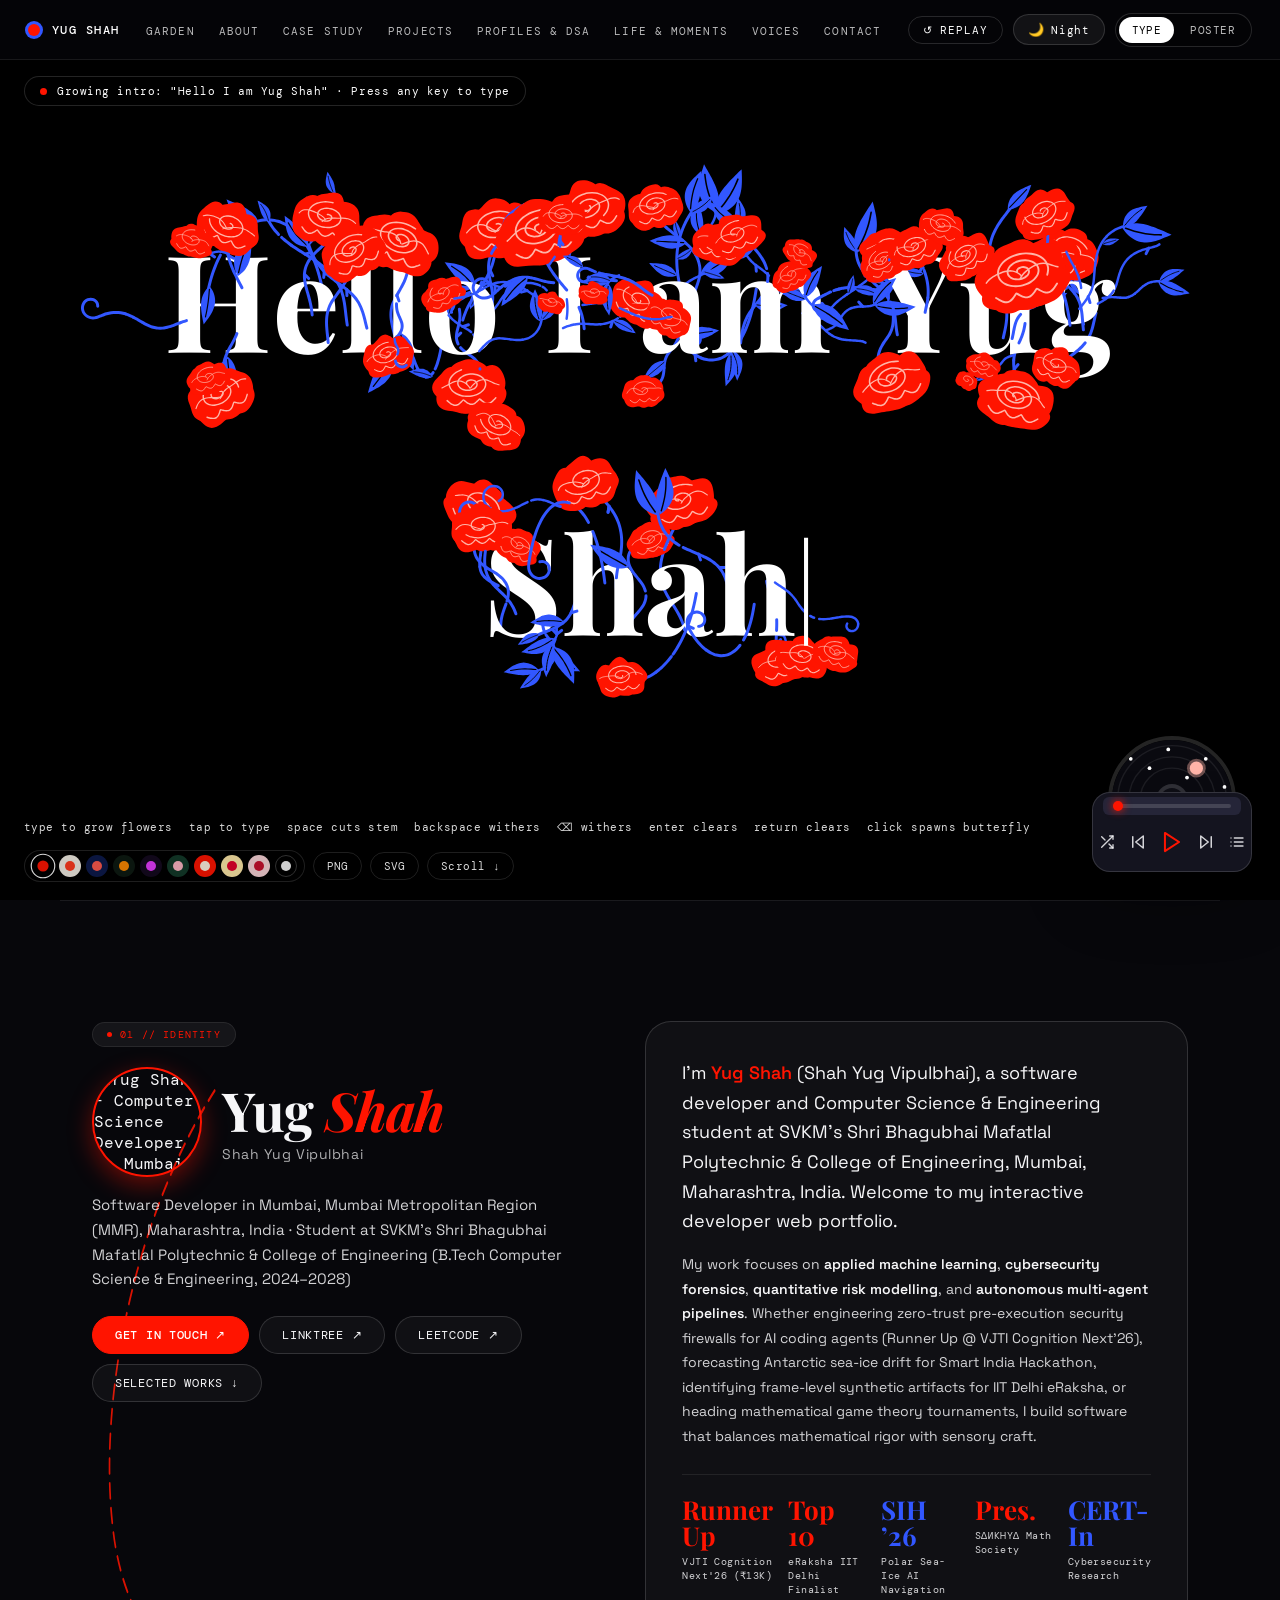
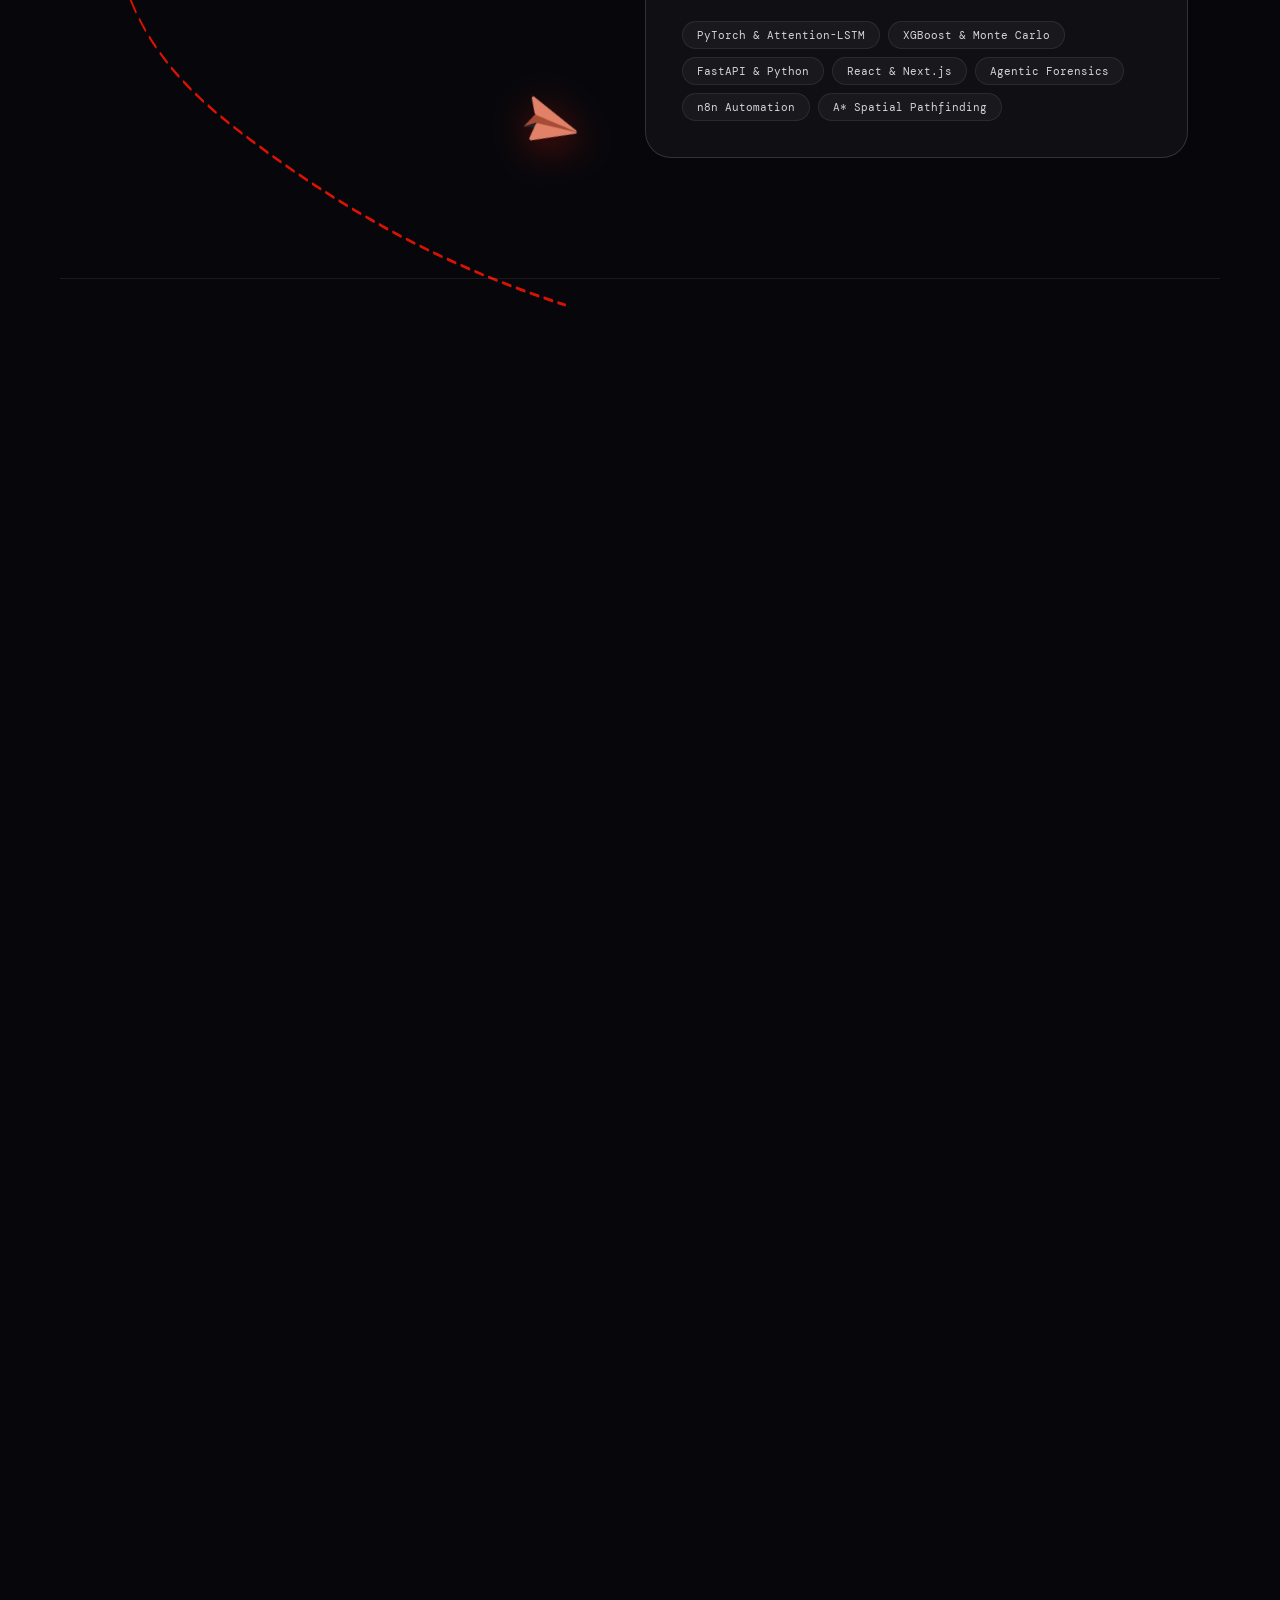
==== commit 9bd70b4e: "feat: enhance portfolio SEO, metadata, and add media assets" ====
--- a/index.html
+++ b/index.html
@@ -5,39 +5,53 @@
   <meta charset="UTF-8">
   <meta name="viewport" content="width=device-width, initial-scale=1.0">
 
-  <!-- Primary SEO Title & Description (Starts cleanly with "Yug Shah" for Rank #1) -->
-  <title>Yug Shah - Computer Science Developer, AI &amp; Cybersecurity Portfolio</title>
+  <!-- Primary SEO Title & Description -->
+  <title>Yug Shah | Software Developer Mumbai, Maharashtra | Web Portfolio &amp; SVKM Engineering Student</title>
   <meta name="description"
-    content="Yug Shah (Shah Yug Vipulbhai) — B.Tech Computer Science and Engineering developer in Mumbai specializing in Full-Stack Development, C++ DSA, Cybersecurity, and AI.">
+    content="Official web portfolio of Yug Shah (Shah Yug Vipulbhai) — Software developer in Mumbai, Mumbai Metropolitan Region (MMR), Maharashtra, India. Computer Science &amp; Engineering student at SVKM's Shri Bhagubhai Mafatlal Polytechnic and College of Engineering specializing in Full-Stack Web Development, AI Systems, C++ DSA, and Cybersecurity. Explore interactive web portfolios, live projects, and research.">
+  <meta name="keywords"
+    content="Yug Shah, Shah Yug Vipulbhai, software developers in Mumbai, software developer Mumbai Maharashtra, Mumbai Metropolitan Region developers, software engineers in India, web portfolios, developer portfolio, computer science portfolio, student at SVKM Bhagubhai Polytechnic, SVKM Shri Bhagubhai Mafatlal Polytechnic, SBMP Mumbai, College of Engineering Mumbai, B.Tech Computer Science student, VJTI Cognition Next runner up, Code_Guard, HimDrishti, C++ DSA, AI agent security">
   <meta name="author" content="Yug Shah">
   <meta name="robots" content="index, follow, max-image-preview:large">
   <link rel="canonical" href="https://yugshah.xyz/">
 
-  <!-- Google Search Favicon (Ensure favicon.png in your repo root is 96x96 or 512x512 px) -->
+  <!-- Localized Geo-Targeting for Mumbai, MMR, Maharashtra, India -->
+  <meta name="geo.region" content="IN-MH">
+  <meta name="geo.placename" content="Mumbai, Mumbai Metropolitan Region, Maharashtra, India">
+  <meta name="geo.position" content="19.0760;72.8777">
+  <meta name="ICBM" content="19.0760, 72.8777">
+
+  <!-- Google Search Favicon -->
   <link rel="icon" type="image/png" href="https://yugshah.xyz/favicon.png" sizes="96x96">
   <link rel="icon" type="image/png" href="https://yugshah.xyz/favicon.png" sizes="512x512">
   <link rel="apple-touch-icon" href="https://yugshah.xyz/favicon.png">
   <link rel="shortcut icon" href="https://yugshah.xyz/favicon.png">
 
-  <!-- Open Graph & Site Name -->
+  <!-- Open Graph & Social Cards -->
   <meta property="og:type" content="profile">
-  <meta property="og:title" content="Yug Shah - Computer Science Developer &amp; Portfolio">
+  <meta property="og:title" content="Yug Shah | Software Developer in Mumbai, Maharashtra | Web Portfolio">
   <meta property="og:description"
-    content="Official portfolio of Yug Shah (Shah Yug Vipulbhai), Computer Science researcher and developer in Mumbai.">
+    content="Software developer in Mumbai, Mumbai Metropolitan Region (MMR), Maharashtra, India. Student at SVKM Bhagubhai Polytechnic &amp; College of Engineering. Interactive web portfolio featuring HimDrishti, Code_Guard &amp; procedural botanical engines.">
   <meta property="og:url" content="https://yugshah.xyz/">
-  <meta property="og:site_name" content="Yug Shah">
-  <meta name="application-name" content="Yug Shah">
+  <meta property="og:site_name" content="Yug Shah - Software Developer &amp; Web Portfolio">
+  <meta property="og:locale" content="en_IN">
+  <meta property="profile:first_name" content="Yug">
+  <meta property="profile:last_name" content="Shah">
+  <meta property="profile:username" content="yugvshah">
+  <meta name="application-name" content="Yug Shah Portfolio">
 
   <!-- Primary Image for Google Search & Top Image Grid -->
   <meta property="og:image" content="https://yugshah.xyz/yug-shah.jpg">
-  <meta property="og:image:alt" content="Yug Shah - Computer Science Developer in Mumbai">
+  <meta property="og:image:alt" content="Yug Shah - Software Developer in Mumbai, Maharashtra, India">
   <meta property="og:image:width" content="800">
   <meta property="og:image:height" content="800">
   <meta name="twitter:card" content="summary_large_image">
-  <meta name="twitter:title" content="Yug Shah - Computer Science Developer">
+  <meta name="twitter:title" content="Yug Shah | Software Developer in Mumbai, Maharashtra | Web Portfolio">
+  <meta name="twitter:description"
+    content="Software developer in Mumbai, Maharashtra, India &amp; student at SVKM Bhagubhai Polytechnic and College of Engineering. Interactive web portfolio.">
   <meta name="twitter:image" content="https://yugshah.xyz/yug-shah.jpg">
 
-  <!-- Google Knowledge Graph Schema (Forces "Yug Shah" Site Name + Image Pack Indexing) -->
+  <!-- Google Knowledge Graph Schema -->
   <script type="application/ld+json">
   {
     "@context": "https://schema.org",
@@ -45,15 +59,23 @@
       {
         "@type": "WebSite",
         "@id": "https://yugshah.xyz/#website",
-        "name": "Yug Shah",
-        "alternateName": "Yug Shah Portfolio",
-        "url": "https://yugshah.xyz/"
+        "name": "Yug Shah - Software Developer & Web Portfolio",
+        "alternateName": [
+          "Yug Shah",
+          "Yug Shah Portfolio",
+          "Shah Yug Vipulbhai",
+          "Software Developer Mumbai"
+        ],
+        "url": "https://yugshah.xyz/",
+        "description": "Official interactive web portfolio of Yug Shah, software developer in Mumbai, Maharashtra, India and student at SVKM's Shri Bhagubhai Mafatlal Polytechnic and College of Engineering.",
+        "inLanguage": "en-IN"
       },
       {
         "@type": "ProfilePage",
         "@id": "https://yugshah.xyz/#profilepage",
         "url": "https://yugshah.xyz/",
-        "name": "Yug Shah - Computer Science Developer & Portfolio",
+        "name": "Yug Shah | Software Developer in Mumbai | Web Portfolio",
+        "description": "Personal web portfolio of Yug Shah, showcasing software development, cybersecurity firewalls, algorithmic pathfinding, and engineering achievements in Mumbai, India.",
         "isPartOf": { "@id": "https://yugshah.xyz/#website" },
         "dateModified": "2026-11-07",
         "mainEntity": { "@id": "https://yugshah.xyz/#person" },
@@ -64,7 +86,7 @@
         "@id": "https://yugshah.xyz/#primaryimage",
         "url": "https://yugshah.xyz/yug-shah.jpg",
         "contentUrl": "https://yugshah.xyz/yug-shah.jpg",
-        "caption": "Yug Shah - Computer Science Developer in Mumbai",
+        "caption": "Yug Shah - Software Developer in Mumbai, Maharashtra, India",
         "name": "Yug Shah",
         "width": 800,
         "height": 800
@@ -81,10 +103,22 @@
         "@type": "Person",
         "@id": "https://yugshah.xyz/#person",
         "name": "Yug Shah",
-        "alternateName": "Shah Yug Vipulbhai",
+        "givenName": "Yug",
+        "familyName": "Shah",
+        "additionalName": "Vipulbhai",
+        "alternateName": [
+          "Shah Yug Vipulbhai",
+          "Yug Vipulbhai Shah",
+          "yugvshah"
+        ],
         "url": "https://yugshah.xyz/",
         "image": { "@id": "https://yugshah.xyz/#primaryimage" },
-        "jobTitle": "Computer Science & Engineering Student and Developer",
+        "jobTitle": [
+          "Software Developer",
+          "Full-Stack Web Developer",
+          "Computer Science & Engineering Student"
+        ],
+        "description": "Software developer based in Mumbai, Mumbai Metropolitan Region (MMR), Maharashtra, India. Computer Science & Engineering student at SVKM's Shri Bhagubhai Mafatlal Polytechnic and College of Engineering.",
         "award": [
           "Runner Up - VJTI Cognition Next'26 (Team Code Titans, ₹13,000 Prize)",
           "Top 10 National Finalist - eRaksha Hackathon at IIT Delhi",
@@ -93,26 +127,60 @@
         "address": {
           "@type": "PostalAddress",
           "addressLocality": "Mumbai",
-          "addressRegion": "Maharashtra",
+          "addressRegion": "Mumbai Metropolitan Region, Maharashtra",
           "addressCountry": "IN"
         },
-        "affiliation": {
-          "@type": "CollegeOrUniversity",
-          "name": "SVKM's Shri Bhagubhai Mafatlal Polytechnic and College of Engineering"
-        },
+        "alumniOf": [
+          {
+            "@type": "EducationalOrganization",
+            "name": "SVKM's Shri Bhagubhai Mafatlal Polytechnic (SVKM SBMP)",
+            "alternateName": "SVKM Bhagubhai Polytechnic Mumbai",
+            "url": "https://www.sbmp.ac.in/",
+            "address": {
+              "@type": "PostalAddress",
+              "addressLocality": "Vile Parle, Mumbai",
+              "addressRegion": "Maharashtra",
+              "addressCountry": "IN"
+            }
+          },
+          {
+            "@type": "CollegeOrUniversity",
+            "name": "College of Engineering, Mumbai",
+            "alternateName": "SVKM College of Engineering",
+            "address": {
+              "@type": "PostalAddress",
+              "addressLocality": "Mumbai",
+              "addressRegion": "Maharashtra",
+              "addressCountry": "IN"
+            }
+          }
+        ],
+        "affiliation": [
+          {
+            "@type": "Organization",
+            "name": "SVKM - Shri Vile Parle Kelavani Mandal"
+          },
+          {
+            "@type": "CollegeOrUniversity",
+            "name": "SVKM's Shri Bhagubhai Mafatlal Polytechnic and College of Engineering, Mumbai"
+          }
+        ],
         "knowsAbout": [
+          "Software Development in Mumbai",
+          "Web Portfolios and Procedural Typography",
+          "SVKM Bhagubhai Polytechnic Computer Engineering",
+          "Full-Stack Web Development",
           "Data Structures and Algorithms",
           "C++",
           "Python",
-          "React",
-          "Full-Stack Web Development",
           "Cybersecurity",
-          "Machine Learning",
-          "AI Agent Security",
-          "Pre-Execution Firewalls",
+          "Pre-Execution AST Firewalls",
+          "Machine Learning & Multi-Agent Systems",
+          "Antarctic Route Optimization",
           "Quantitative Finance"
         ],
         "sameAs": [
+          "https://linktr.ee/yugvshah",
           "https://github.com/Yug-the-pirate-king",
           "https://leetcode.com/u/Yugshah/",
           "https://www.linkedin.com/in/yug-shah26"
@@ -122,12 +190,23 @@
   }
   </script>
 
-  <!-- Google Fonts: DM Mono, Playfair Display, Space Grotesk, Caveat for playful notes -->
+  <!-- Google Fonts: DM Mono, Playfair Display, Space Grotesk, Caveat (Non-render-blocking) -->
   <link rel="preconnect" href="https://fonts.googleapis.com">
   <link rel="preconnect" href="https://fonts.gstatic.com" crossorigin>
   <link
+    rel="preload"
+    as="style"
+    href="https://fonts.googleapis.com/css2?family=Caveat:wght@600;700&family=DM+Mono:ital,wght@0,300;0,400;0,500;1,400&family=Playfair+Display:ital,wght@0,400;0,600;0,700;1,400;1,700&family=Space+Grotesk:wght@300;400;500;600;700&display=swap">
+  <link
     href="https://fonts.googleapis.com/css2?family=Caveat:wght@600;700&family=DM+Mono:ital,wght@0,300;0,400;0,500;1,400&family=Playfair+Display:ital,wght@0,400;0,600;0,700;1,400;1,700&family=Space+Grotesk:wght@300;400;500;600;700&display=swap"
-    rel="stylesheet">
+    rel="stylesheet"
+    media="print"
+    onload="this.media='all'">
+  <noscript>
+    <link
+      href="https://fonts.googleapis.com/css2?family=Caveat:wght@600;700&family=DM+Mono:ital,wght@0,300;0,400;0,500;1,400&family=Playfair+Display:ital,wght@0,400;0,600;0,700;1,400;1,700&family=Space+Grotesk:wght@300;400;500;600;700&display=swap"
+      rel="stylesheet">
+  </noscript>
 
   <style>
     /* ══════════════════════════════════════════════════
@@ -150,8 +229,8 @@
       --border-subtle: rgba(255, 255, 255, 0.08);
       --border-accent: rgba(255, 20, 0, 0.5);
       --text-primary: #F6F6F8;
-      --text-secondary: rgba(246, 246, 248, 0.68);
-      --text-muted: rgba(246, 246, 248, 0.45);
+      --text-secondary: rgba(246, 246, 248, 0.85);
+      --text-muted: rgba(246, 246, 248, 0.70);
       --nav-bg: rgba(7, 7, 11, 0.65);
       --badge-bg: rgba(255, 255, 255, 0.06);
 
@@ -184,8 +263,8 @@
       --border-subtle: rgba(0, 0, 0, 0.07);
       --border-accent: rgba(232, 50, 15, 0.4);
       --text-primary: #18181B;
-      --text-secondary: rgba(24, 24, 27, 0.72);
-      --text-muted: rgba(24, 24, 27, 0.48);
+      --text-secondary: rgba(24, 24, 27, 0.86);
+      --text-muted: rgba(24, 24, 27, 0.72);
       --nav-bg: rgba(251, 247, 240, 0.75);
       --badge-bg: rgba(0, 0, 0, 0.05);
 
@@ -309,7 +388,7 @@
     }
 
     .nav-brand-title span {
-      opacity: 0.5;
+      opacity: 0.78;
       font-size: 11px;
       margin-left: 6px;
     }
@@ -528,42 +607,44 @@
       height: 100%;
       background: var(--flower);
       border-radius: 1px;
+      transform-origin: bottom;
+      will-change: transform;
       animation: eqBounce 1s ease-in-out infinite alternate;
     }
 
     .eq-bar:nth-child(1) {
-      height: 40%;
+      transform: scaleY(0.4);
       animation-delay: 0.1s;
     }
 
     .eq-bar:nth-child(2) {
-      height: 90%;
+      transform: scaleY(0.9);
       animation-delay: 0.3s;
     }
 
     .eq-bar:nth-child(3) {
-      height: 60%;
+      transform: scaleY(0.6);
       animation-delay: 0.2s;
     }
 
     .eq-bar:nth-child(4) {
-      height: 100%;
+      transform: scaleY(1);
       animation-delay: 0.4s;
     }
 
     .eq-paused .eq-bar {
       animation: none;
-      height: 35% !important;
+      transform: scaleY(0.35) !important;
       opacity: 0.5;
     }
 
     @keyframes eqBounce {
       0% {
-        height: 20%;
+        transform: scaleY(0.2);
       }
 
       100% {
-        height: 100%;
+        transform: scaleY(1);
       }
     }
 
@@ -1237,16 +1318,15 @@
       justify-content: center;
       width: 88px;
       height: 88px;
-      top: 0px;
-      left: 0px;
       opacity: 0;
-      transition: all 0.2s ease;
+      transform: translate(0, 0);
+      will-change: transform, opacity;
+      transition: transform 0.2s ease, opacity 0.2s ease;
     }
 
     .player-uiverse-wrap:hover .player-disc-mini-wrap,
     .player-uiverse-wrap.expanded .player-disc-mini-wrap {
-      top: -12px;
-      left: -10px;
+      transform: translate(-10px, -12px);
       opacity: 1;
     }
 
@@ -1256,14 +1336,15 @@
       justify-content: center;
       width: 100%;
       padding-left: 10px;
-      margin-left: -70px;
+      transform: translateX(-64px);
       white-space: nowrap;
-      transition: margin-left 0.25s ease;
+      will-change: transform;
+      transition: transform 0.25s ease;
     }
 
     .player-uiverse-wrap:hover .player-track-meta,
     .player-uiverse-wrap.expanded .player-track-meta {
-      margin-left: -6px;
+      transform: translateX(0);
     }
 
     .player-title-text {
@@ -1616,13 +1697,12 @@
     }
 
     .music-widget-fixed.playlist-open .player-disc-mini-wrap {
-      top: -12px;
-      left: -10px;
+      transform: translate(-10px, -12px);
       opacity: 1;
     }
 
     .music-widget-fixed.playlist-open .player-track-meta {
-      margin-left: -6px;
+      transform: translateX(0);
     }
 
     .music-widget-fixed.playlist-open .player-time-badge {
@@ -1953,7 +2033,8 @@
       font-size: 10px;
       letter-spacing: 0.08em;
       text-transform: uppercase;
-      color: var(--flower);
+      color: #B81300;
+      font-weight: 600;
       font-family: 'DM Mono', monospace;
       margin-top: 4px;
     }
@@ -3078,10 +3159,11 @@
             </div>
           </div>
           <p class="section-subtitle">
-            Mumbai, India &middot; B.Tech Computer Science &amp; Engineering (2024&ndash;2028)
+            Software Developer in Mumbai, Mumbai Metropolitan Region (MMR), Maharashtra, India &middot; Student at SVKM&apos;s Shri Bhagubhai Mafatlal Polytechnic &amp; College of Engineering (B.Tech Computer Science &amp; Engineering, 2024&ndash;2028)
           </p>
           <div style="margin-top: 24px; display: flex; flex-wrap: wrap; gap: 10px;">
             <a href="#contact" class="contact-pill primary">Get in Touch &#8599;</a>
+            <a href="https://linktr.ee/yugvshah" target="_blank" rel="me noopener noreferrer" class="contact-pill" title="Yug Shah on Linktree">Linktree &#8599;</a>
             <a href="https://leetcode.com/u/Yugshah/" target="_blank" rel="me noopener" class="contact-pill">LeetCode &#8599;</a>
             <a href="#projects" class="contact-pill">Selected Works &#8595;</a>
           </div>
@@ -3089,8 +3171,8 @@
 
         <div class="about-bio-card reveal delay-1">
           <p class="bio-lead">
-            I’m <strong>Yug Shah</strong>, an undergraduate Computer Science researcher and builder at SVKM’s Shri
-            Bhagubhai Mafatlal Polytechnic &amp; College of Engineering, Mumbai.
+            I’m <strong>Yug Shah</strong> (Shah Yug Vipulbhai), a software developer and Computer Science &amp; Engineering student at SVKM’s Shri
+            Bhagubhai Mafatlal Polytechnic &amp; College of Engineering, Mumbai, Maharashtra, India. Welcome to my interactive developer web portfolio.
           </p>
           <p class="bio-body">
             My work focuses on <strong>applied machine learning</strong>, <strong>cybersecurity forensics</strong>,
@@ -3230,12 +3312,12 @@
             </div>
             <div class="compare-container" id="genui-slider">
               <!-- After (Background) -->
-              <img src="./index_files/himdrishti-routing-architecture.png" class="compare-img" alt="HimDrishti Dynamic A* Corridor Optimization" width="900" height="460" loading="lazy" decoding="async">
+              <img src="./index_files/himdrishti-routing-architecture.webp" class="compare-img" alt="HimDrishti Dynamic A* Corridor Optimization" width="900" height="460" loading="lazy" decoding="async">
               <div class="compare-badge after">🟢 Dynamic A* Route Corridor</div>
 
               <!-- Before (Foreground overlay) -->
               <div class="compare-overlay" id="compare-clip">
-                <img src="./index_files/himdrishti-polar-layers.png" alt="Multi-Layer Polar Risk Environment" width="900" height="460" loading="lazy" decoding="async">
+                <img src="./index_files/himdrishti-polar-layers.webp" alt="Multi-Layer Polar Risk Environment" width="900" height="460" loading="lazy" decoding="async">
               </div>
               <div class="compare-badge before">🔴 Environmental Risk Layers</div>
 
@@ -3414,7 +3496,7 @@
         <!-- 01. VJTI Cognition Next'26 Runner Up -->
         <div class="polaroid-card">
           <div class="polaroid-tape"></div>
-          <img src="./index_files/yug-vjti-runner-up.jpg" class="polaroid-photo" alt="Yug Shah - Runner Up at VJTI Cognition Next'26 with ₹13,000 prize" width="300" height="250" style="object-position: center 30%;" loading="lazy" decoding="async">
+          <img src="./index_files/yug-vjti-runner-up.webp" class="polaroid-photo" alt="Yug Shah - Runner Up at VJTI Cognition Next'26 with ₹13,000 prize" width="300" height="250" style="object-position: center 30%;" loading="lazy" decoding="async">
           <div class="polaroid-caption">Runner Up &middot; Cognition Next&apos;26</div>
           <div class="polaroid-tag">VJTI Mumbai &middot; ₹13,000 Prize &middot; Team Code Titans</div>
         </div>
@@ -3422,7 +3504,7 @@
         <!-- 02. IIT Delhi National Finalist -->
         <div class="polaroid-card">
           <div class="polaroid-tape"></div>
-          <img src="./index_files/yug-iit-delhi.jpg" class="polaroid-photo" alt="Top 10 Finalist @ IIT Delhi eRaksha" width="300" height="250" loading="lazy" decoding="async">
+          <img src="./index_files/yug-iit-delhi.webp" class="polaroid-photo" alt="Top 10 Finalist @ IIT Delhi eRaksha" width="300" height="250" loading="lazy" decoding="async">
           <div class="polaroid-caption">Top 10 Finalist @ IIT Delhi</div>
           <div class="polaroid-tag">eRaksha 36h Sprint &middot; National Stage</div>
         </div>
@@ -3438,7 +3520,7 @@
         <!-- 03. President of SΔИKHYΔ Math Society -->
         <div class="polaroid-card">
           <div class="polaroid-tape"></div>
-          <img src="./index_files/yug-sankhya-president.jpg" class="polaroid-photo" alt="Yug Shah President of SANKHYA" width="300" height="250" loading="lazy" decoding="async">
+          <img src="./index_files/yug-sankhya-president.webp" class="polaroid-photo" alt="Yug Shah President of SANKHYA" width="300" height="250" loading="lazy" decoding="async">
           <div class="polaroid-caption">President &middot; SΔИKHYΔ</div>
           <div class="polaroid-tag">Official Math Society &middot; We Define The Curve</div>
         </div>
@@ -3446,7 +3528,7 @@
         <!-- 04. Leading The Matrix '26 Arena -->
         <div class="polaroid-card">
           <div class="polaroid-tape"></div>
-          <img src="./index_files/yug-matrix-presentation.jpg" class="polaroid-photo" alt="Yug Shah Presenting The Matrix Arena" width="300" height="250" loading="lazy" decoding="async">
+          <img src="./index_files/yug-matrix-presentation.webp" class="polaroid-photo" alt="Yug Shah Presenting The Matrix Arena" width="300" height="250" loading="lazy" decoding="async">
           <div class="polaroid-caption">The Matrix &apos;26 Arena</div>
           <div class="polaroid-tag">600+ Builders Championship &middot; On Stage</div>
         </div>
@@ -3454,7 +3536,7 @@
         <!-- 05. Rapid Hackathon Prototyping -->
         <div class="polaroid-card">
           <div class="polaroid-tape"></div>
-          <img src="./index_files/yug-hackathon-prototype.jpg" class="polaroid-photo" alt="Late night hackathon build" width="300" height="250" loading="lazy" decoding="async">
+          <img src="./index_files/yug-hackathon-prototype.webp" class="polaroid-photo" alt="Late night hackathon build" width="300" height="250" loading="lazy" decoding="async">
           <div class="polaroid-caption">Late night build &amp; logic</div>
           <div class="polaroid-tag">Engineering Sprint &middot; Rapid Prototype</div>
         </div>
@@ -3462,7 +3544,7 @@
         <!-- 06. Life & Farm Reset -->
         <div class="polaroid-card">
           <div class="polaroid-tape"></div>
-          <img src="./index_files/yug-outdoors-goat.jpg" class="polaroid-photo" alt="Farm escape with a friend" width="300" height="250" loading="lazy" decoding="async">
+          <img src="./index_files/yug-outdoors-goat.webp" class="polaroid-photo" alt="Farm escape with a friend" width="300" height="250" loading="lazy" decoding="async">
           <div class="polaroid-caption">Farm escape &amp; reset</div>
           <div class="polaroid-tag">Beyond the terminal &middot; Gujarat</div>
         </div>
@@ -3470,7 +3552,7 @@
         <!-- 07. Deep Work & System Design -->
         <div class="polaroid-card">
           <div class="polaroid-tape"></div>
-          <img src="./index_files/yug-cafe-portrait.jpg" class="polaroid-photo" alt="Deep work & system design" width="300" height="250" loading="lazy" decoding="async">
+          <img src="./index_files/yug-cafe-portrait.webp" class="polaroid-photo" alt="Deep work & system design" width="300" height="250" loading="lazy" decoding="async">
           <div class="polaroid-caption">Coffee &amp; neural notes</div>
           <div class="polaroid-tag">Weekend builder mode</div>
         </div>
@@ -3605,6 +3687,16 @@
       <div class="profiles-grid reveal delay-1">
         <div class="profiles-card">
           <ul class="profiles-list">
+            <li>
+              <a href="https://linktr.ee/yugvshah" rel="me noopener noreferrer" target="_blank" class="profile-link-item" title="Yug Shah on Linktree">
+                <span class="profile-icon">🌲</span>
+                <div class="profile-info">
+                  <strong>Linktree (@yugvshah)</strong>
+                  <span>Central hub for all developer profiles, projects &amp; social links</span>
+                </div>
+                <span class="arrow">&#8599;</span>
+              </a>
+            </li>
             <li>
               <a href="https://github.com/Yug-the-pirate-king" rel="me noopener" target="_blank" class="profile-link-item">
                 <span class="profile-icon">⌥</span>
@@ -3667,6 +3759,8 @@
         </div>
 
         <div class="contact-links">
+          <a href="https://linktr.ee/yugvshah" target="_blank" rel="me noopener noreferrer" class="contact-pill" title="Yug Shah on Linktree">Linktree
+            &#8599;</a>
           <a href="https://github.com/Yug-the-pirate-king" target="_blank" rel="me noopener" class="contact-pill">GitHub
             &#8599;</a>
           <a href="https://www.linkedin.com/in/yug-shah26" target="_blank" rel="me noopener" class="contact-pill">LinkedIn
@@ -3683,7 +3777,7 @@
   <!-- ════ DOCKED / FLOATING UIVERSE.IO VINYL MUSIC PLAYER ════ -->
   <aside class="music-widget-fixed" id="music-widget" aria-label="Lo-fi Music Player">
     <!-- Playlist & Up Next Queue Popup Panel -->
-    <div class="player-playlist-menu" id="player-playlist-menu" aria-label="Playlist &amp; Up Next Queue">
+    <div class="player-playlist-menu" id="player-playlist-menu" role="region" aria-label="Playlist &amp; Up Next Queue">
       <div class="playlist-header">
         <div class="playlist-header-title">
           <svg width="15" height="15" viewBox="0 0 24 24" fill="none" stroke="currentColor" stroke-width="2"
@@ -3789,7 +3883,7 @@
         <!-- Buttons row -->
         <div class="player-controls-row">
           <!-- Shuffle Mode Button -->
-          <div class="player-ctrl-btn" id="btn-player-mode" title="Shuffle: OFF" aria-label="Toggle Shuffle Mode">
+          <div class="player-ctrl-btn" id="btn-player-mode" role="button" tabindex="0" title="Shuffle: OFF" aria-label="Toggle Shuffle Mode">
             <svg width="16" height="16" viewBox="0 0 24 24" fill="none" stroke="currentColor" stroke-width="2"
               stroke-linecap="round" stroke-linejoin="round">
               <polyline points="16 3 21 3 21 8"></polyline>
@@ -3801,7 +3895,7 @@
           </div>
 
           <!-- Prev Track -->
-          <div class="player-ctrl-btn" id="btn-player-prev" title="Previous Track">
+          <div class="player-ctrl-btn" id="btn-player-prev" role="button" tabindex="0" title="Previous Track" aria-label="Previous Track">
             <svg width="18" height="18" viewBox="0 0 24 24" fill="none" stroke="currentColor" stroke-width="2"
               stroke-linecap="round" stroke-linejoin="round">
               <polygon points="19 20 9 12 19 4 19 20"></polygon>
@@ -3810,7 +3904,7 @@
           </div>
 
           <!-- Play / Pause -->
-          <div class="player-ctrl-btn player-play-btn" id="btn-player-play" title="Play / Pause">
+          <div class="player-ctrl-btn player-play-btn" id="btn-player-play" role="button" tabindex="0" title="Play / Pause" aria-label="Play or Pause Track">
             <svg id="icon-play" width="22" height="22" viewBox="0 0 24 24" fill="none" stroke="currentColor"
               stroke-width="2" stroke-linecap="round" stroke-linejoin="round">
               <polygon points="5 3 19 12 5 21 5 3"></polygon>
@@ -3823,7 +3917,7 @@
           </div>
 
           <!-- Next Track -->
-          <div class="player-ctrl-btn" id="btn-player-next" title="Next Track">
+          <div class="player-ctrl-btn" id="btn-player-next" role="button" tabindex="0" title="Next Track" aria-label="Next Track">
             <svg width="18" height="18" viewBox="0 0 24 24" fill="none" stroke="currentColor" stroke-width="2"
               stroke-linecap="round" stroke-linejoin="round">
               <polygon points="5 4 15 12 5 20 5 4"></polygon>
@@ -3832,7 +3926,7 @@
           </div>
 
           <!-- Tracklist / Playlist Menu Toggle -->
-          <div class="player-ctrl-btn" id="btn-player-sound" title="Playlist &amp; Up Next"
+          <div class="player-ctrl-btn" id="btn-player-sound" role="button" tabindex="0" title="Playlist &amp; Up Next"
             aria-label="Toggle Playlist and Queue">
             <svg width="16" height="16" viewBox="0 0 24 24" fill="none" stroke="currentColor" stroke-width="2"
               stroke-linecap="round" stroke-linejoin="round">
@@ -3851,9 +3945,10 @@
 
   <!-- ════ FOOTER ════ -->
   <footer>
-    <div>&copy; 2026 Shah Yug Vipulbhai (Yug Shah). Built with procedural botanical typography &amp; lo-fi soundscapes.
+    <div>&copy; 2026 Shah Yug Vipulbhai (Yug Shah) &middot; Software Developer in Mumbai, Mumbai Metropolitan Region (MMR), Maharashtra, India.
     </div>
-    <div>Dual Day / Night Palette Architecture &middot; Set in Playfair Display &amp; DM Mono</div>
+    <div>Student at SVKM&apos;s Shri Bhagubhai Mafatlal Polytechnic &amp; College of Engineering &middot; <a href="https://linktr.ee/yugvshah" target="_blank" rel="me noopener noreferrer" style="color:var(--text-secondary);text-decoration:underline;">linktr.ee/yugvshah</a></div>
+    <div>Dual Day / Night Palette Architecture &middot; Procedural Botanical Typography &amp; Lo-Fi Soundscapes &middot; Set in Playfair Display &amp; DM Mono</div>
   </footer>
 
   <!-- ════ JAVASCRIPT: BOTANICAL ENGINE, LO-FI AUDIO & INTERACTIONS ════ -->
@@ -4078,7 +4173,7 @@
       container.addEventListener('touchstart', function (e) {
         if (e.touches.length > 0) onDragStart(e.touches[0].clientX);
       }, { passive: true });
-      window.addEventListener('touchend', onDragEnd);
+      window.addEventListener('touchend', onDragEnd, { passive: true });
       window.addEventListener('touchmove', function (e) {
         if (isDown && e.touches.length > 0) update(e.touches[0].clientX);
       }, { passive: true });
@@ -4152,6 +4247,7 @@
        ══════════════════════════════════════════════════ */
     var LoFiPlayer = (function () {
       var audioEl = new Audio();
+      audioEl.preload = 'none';
       var isPlaying = false;
       var trackIndex = 0;
       var isShuffle = false;
@@ -4301,7 +4397,7 @@
         img.src = './audio/cover.jpg';
         img.onload = function () {
           if (thumbSlot) {
-            thumbSlot.innerHTML = '<img src="./audio/cover.jpg" class="vinyl-spinning" style="width:80px;height:80px;border-radius:50%;object-fit:cover;border:3px solid var(--border);display:block;"><div style="position:absolute;z-index:10;width:20px;height:20px;background:var(--bg-surface);border:3px solid var(--border);border-radius:50%;top:30px;left:30px;"></div>';
+            thumbSlot.innerHTML = '<img src="./audio/cover.jpg" alt="Lo-fi vinyl cover art" class="vinyl-spinning" style="width:80px;height:80px;border-radius:50%;object-fit:cover;border:3px solid var(--border);display:block;"><div style="position:absolute;z-index:10;width:20px;height:20px;background:var(--bg-surface);border:3px solid var(--border);border-radius:50%;top:30px;left:30px;"></div>';
           }
         };
         img.onerror = function () { };
@@ -4494,27 +4590,38 @@
         });
       }
 
-      if (playBtn) playBtn.addEventListener('click', togglePlay);
-      if (navMusicToggle) navMusicToggle.addEventListener('click', togglePlay);
+      function bindButton(el, fn) {
+        if (!el) return;
+        el.addEventListener('click', fn);
+        el.addEventListener('keydown', function (e) {
+          if (e.key === 'Enter' || e.key === ' ' || e.key === 'Spacebar') {
+            e.preventDefault();
+            fn(e);
+          }
+        });
+      }
+
+      if (playBtn) bindButton(playBtn, togglePlay);
+      if (navMusicToggle) bindButton(navMusicToggle, togglePlay);
 
       if (nextBtn) {
-        nextBtn.addEventListener('click', function () {
+        bindButton(nextBtn, function () {
           trackIndex = getNextIndex();
           fakeCur = 0;
           playTrack(true);
         });
       }
       if (prevBtn) {
-        prevBtn.addEventListener('click', function () {
+        bindButton(prevBtn, function () {
           trackIndex = getPrevIndex();
           fakeCur = 0;
           playTrack(true);
         });
       }
 
-      if (btnMode) btnMode.addEventListener('click', toggleShuffle);
-      if (btnSound) btnSound.addEventListener('click', togglePlaylistMenu);
-      if (playlistCloseBtn) playlistCloseBtn.addEventListener('click', closePlaylistMenu);
+      if (btnMode) bindButton(btnMode, toggleShuffle);
+      if (btnSound) bindButton(btnSound, togglePlaylistMenu);
+      if (playlistCloseBtn) bindButton(playlistCloseBtn, closePlaylistMenu);
 
       var uiverseWrap = document.querySelector('.player-uiverse-wrap');
       if (uiverseWrap) {
@@ -4594,12 +4701,16 @@
       window._tg = window.gardenApp = new TypeGarden();
 
       initThemeSync(window._tg);
-      bindPlantButtons(window._tg);
-      initBackToTop(window._tg);
-      initBeforeAfterSlider();
-      initTextScramble();
-      initPaperPlaneFlight();
-      LoFiPlayer.init();
+
+      var scheduleIdle = window.requestIdleCallback || function (cb) { setTimeout(cb, 60); };
+      scheduleIdle(function () {
+        bindPlantButtons(window._tg);
+        initBackToTop(window._tg);
+        initBeforeAfterSlider();
+        initTextScramble();
+        initPaperPlaneFlight();
+        LoFiPlayer.init();
+      });
 
       var replayBtn = document.getElementById('nav-replay-btn');
       if (replayBtn) {
